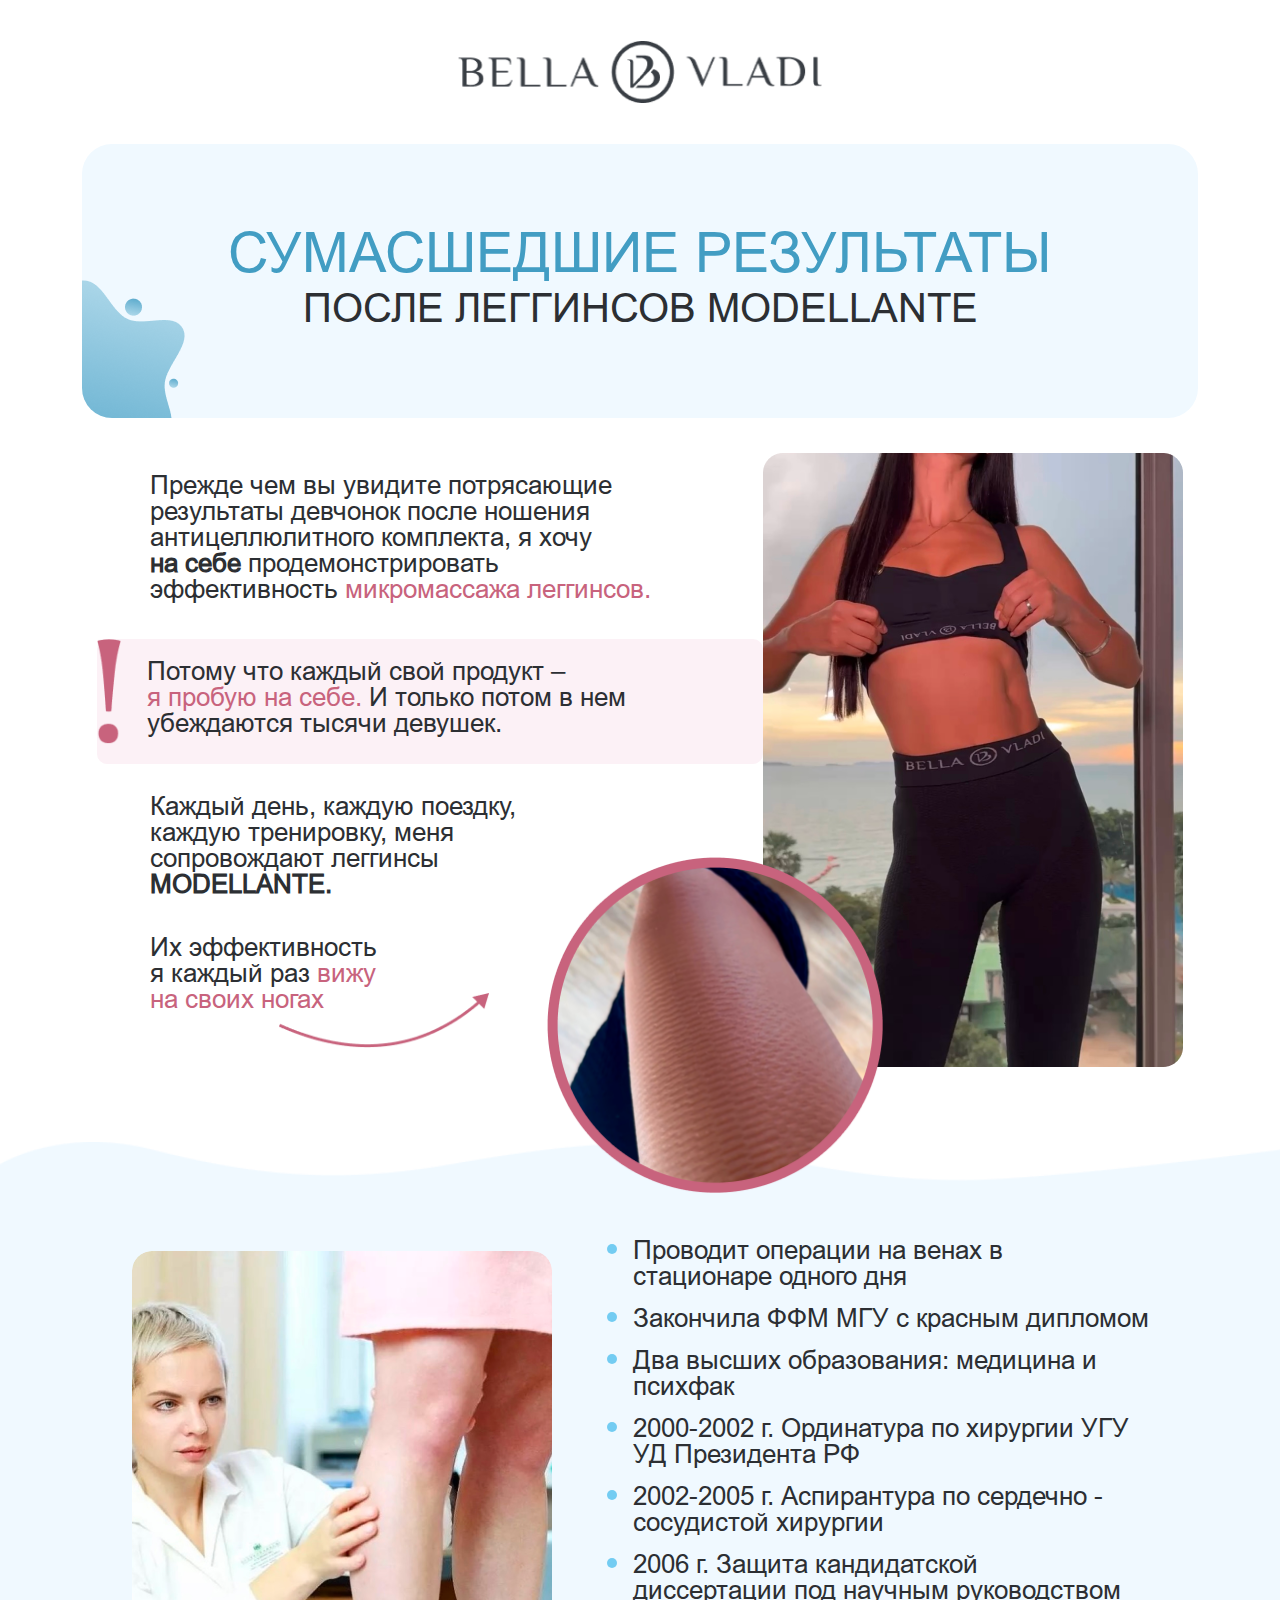
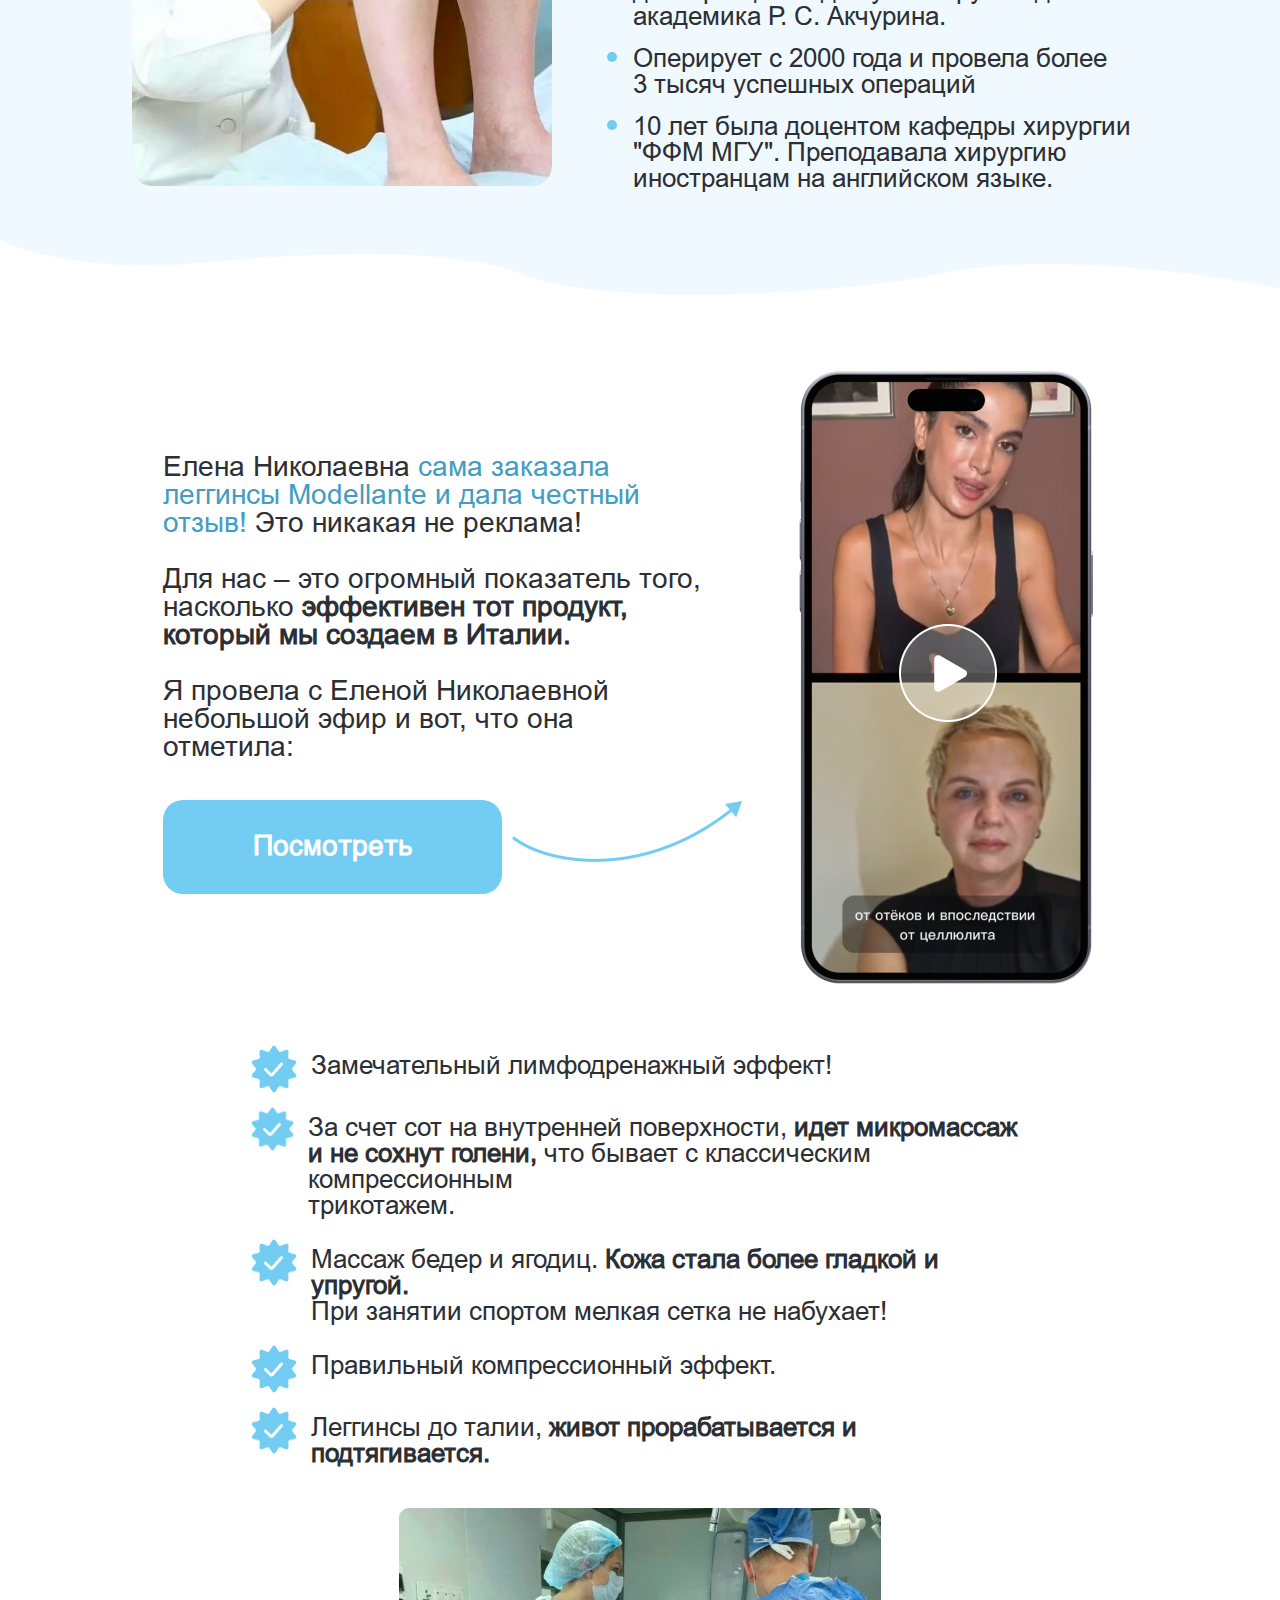
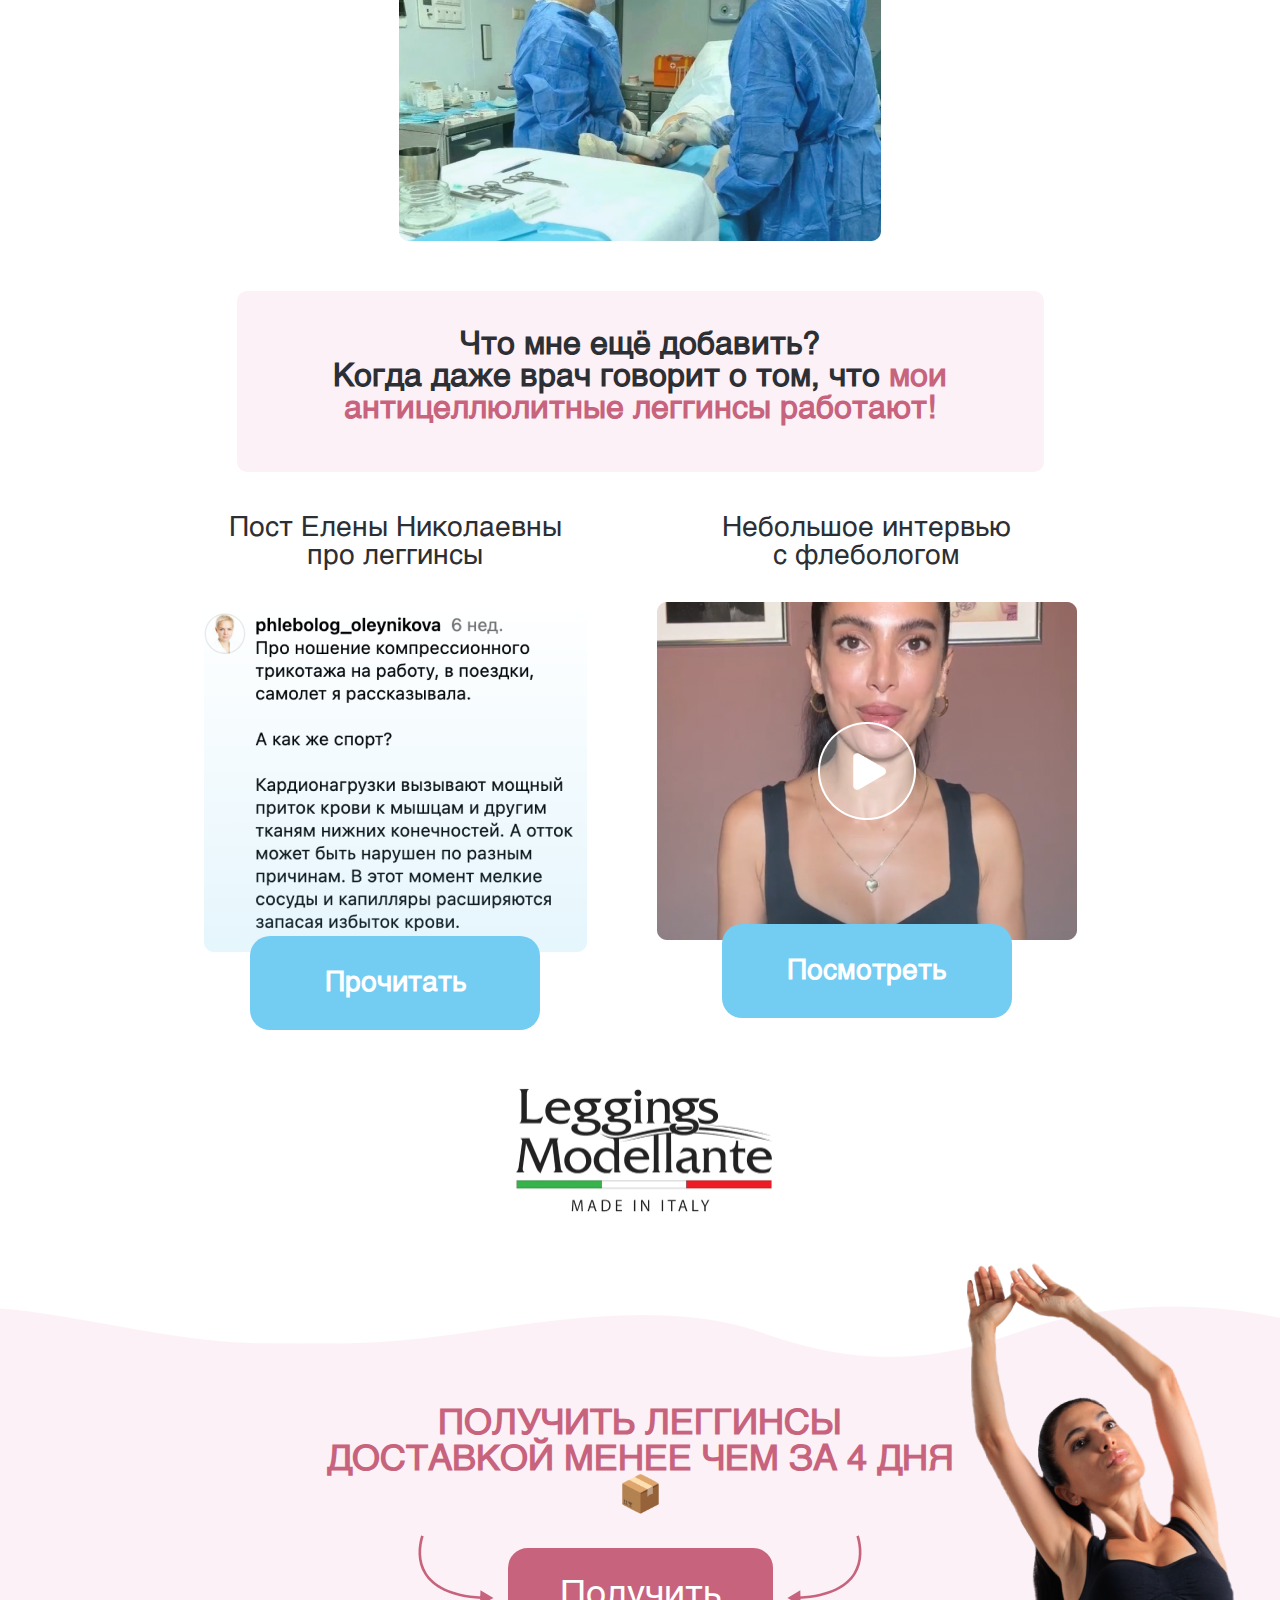
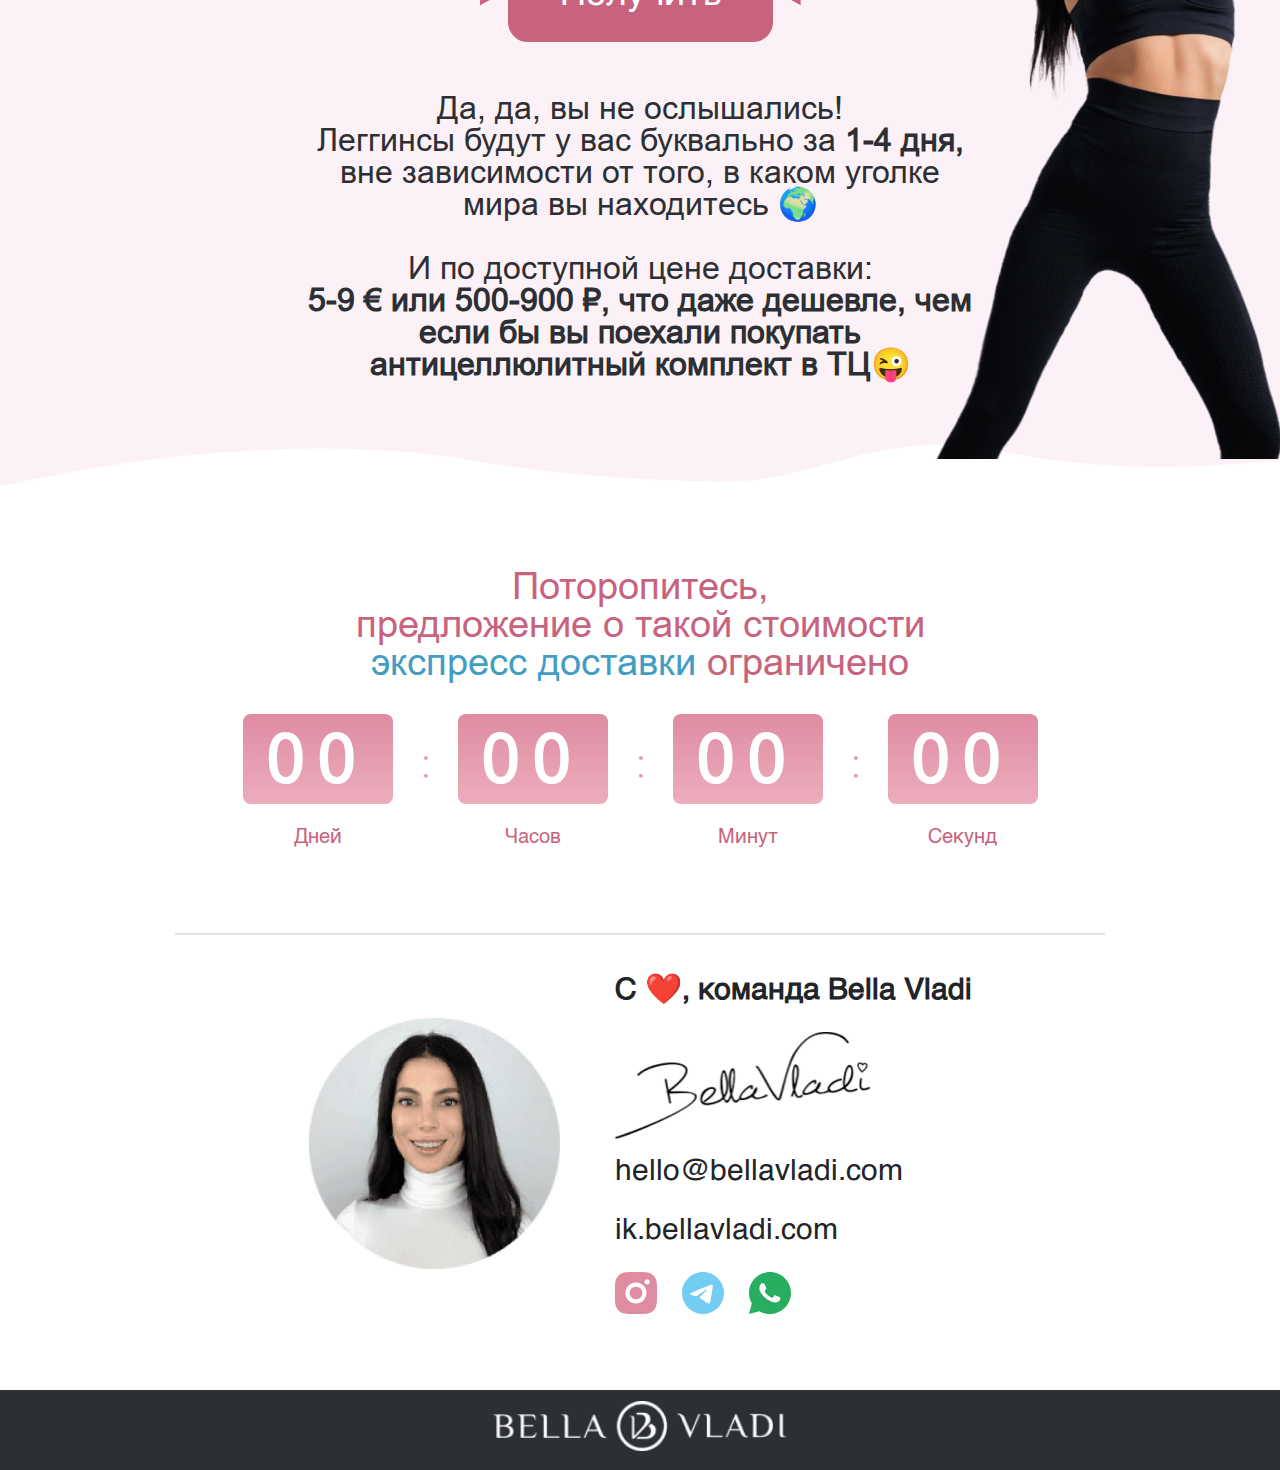
==== email-three.html @ 4ac474d7 "section-three" ====
<!DOCTYPE html>
<html lang="en">

<head>
  <meta charset="UTF-8" />
  <meta name="viewport" content="width=device-width, initial-scale=1.0" />
  <title>Bella Vladi</title>

  <!-- Bootstrap CDN -->
  <link href="https://cdn.jsdelivr.net/npm/bootstrap@5.3.0/dist/css/bootstrap.min.css" rel="stylesheet" />

  <!-- Custom Css -->
  <link rel="stylesheet" href="assets/css/style.css" />
  <link rel="stylesheet" href="assets/css/responsive.css" />
</head>

<body>
  <main>


    <!-- ---------------------Navbar Start -------------------- -->
    <header class="navbar">
      <img src="assets/images/email-one/Logo.png" />
    </header>
    <!-- ---------------------Navbar End-------------------- -->



    <!-- -------------------Home Section Start---------------------- -->
    <section class="home">
      <div class="container">
        <!-- Top -->
        <div class="hero-banner-three">
          <h1 class="h-top">
            Сумасшедшие результаты
          </h1>

          <h2 class="h-bottom"> после леггинсов ModeLlante </h2>

          <div class="left-star-down">
            <img src="assets/images/email-three/home-star.png" alt="" />
          </div>
        </div>


        <!-- Bottom -->


        <div class="home-three-content">
          <div class="left-content">
            <div class="part-one">
              <h5>
                Прежде чем вы увидите потрясающие <br> результаты девчонок после ношения <br> антицеллюлитного комплекта, я хочу <br> <b>на себе</b> продемонстрировать <br> эффективность <span class="text-pink">микромассажа леггинсов.</span>
              </h5>
            </div>
  
            <div class="part-two">
              <img src="assets/images/email-three/exc.png" alt="">
  
              <h5>
                Потому что каждый свой продукт – <br> <span class="text-pink">я пробую на себе.</span> ️И только потом в нем убеждаются тысячи девушек.
              </h5>
            </div>
  
            <div class="part-three">
              <h5>
                Каждый день, каждую поездку, <br> каждую тренировку, меня <br> сопровождают леггинсы <br> <b>MODELLANTE.</b>
              </h5>
            </div>
  
            <div class="part-four">
              <h5>Их эффективность <br> я каждый раз <span class="text-pink">вижу <br> на своих ногах</span></h5>
            </div>
  
            <div class="part-five">
              <div class="left-to-right">
                <img src="assets/images/email-three/left-to-right.png" alt="">
              </div>
  
              <div class="middle-img">
                <img src="assets/images/email-three/home-center-img.png" alt="">
              </div>
            </div>
          </div>

          <div class="right-content">
            <img src="assets/images/email-three/home-right-img.png" alt="">
          </div>
        </div>

       
      </div>
    </section>
    <!-- -------------------Home Section End---------------------- -->

    <br /><br />


    <!-- --------------------Section Two Start--------------------- -->
    <section class="section-two">
      <div class="container">
        <div class="tips">
          <div class="tips-left">
            <img src="assets/images/email-two/email-two-2nd.png" alt="">
          </div>

          <div class="tips-right">
            <div class="tips-item">
              <div class="round"></div>
              <h5>Проводит операции на венах в <br> стационаре одного дня</h5>
            </div>

            <div class="tips-item">
              <div class="round"></div>
              <h5>Закончила ФФМ МГУ с красным дипломом</h5>
            </div>

            <div class="tips-item">
              <div class="round"></div>
              <h5>Два высших образования: медицина и <br> психфак</h5>
            </div>

            <div class="tips-item">
              <div class="round"></div>
              <h5>2000-2002 г. Ординатура по хирургии УГУ <br> УД Президента РФ</h5>
            </div>

            <div class="tips-item">
              <div class="round"></div>
              <h5>2002-2005 г. Аспирантура по сердечно - <br> сосудистой хирургии</h5>
            </div>

            <div class="tips-item">
              <div class="round"></div>
              <h5>2006 г. Защита кандидатской <br> диссертации под научным руководством <br> академика Р. С. Акчурина.
              </h5>
            </div>

            <div class="tips-item">
              <div class="round"></div>
              <h5>Оперирует с 2000 года и провела более <br> 3 тысяч успешных операций</h5>
            </div>

            <div class="tips-item">
              <div class="round"></div>
              <h5>10 лет была доцентом кафедры хирургии <br> "ФФМ МГУ". Преподавала хирургию <br> иностранцам на
                английском языке.</h5>
            </div>
          </div>
        </div>
      </div>
    </section>
    <!-- -------------------- Section Two End --------------------- -->

    <br /><br />


    <!-- -------------------- Service Section Start --------------------- -->

    <section class="service-section">
      <div class="container">
        <div class="service-content">
          <div class="content-left">
            <h4>
              Елена Николаевна <span class="text-blue">сама заказала <br> леггинсы Modellante и дала честный <br>
                отзыв!</span> Это никакая не реклама! <br>
              <br>
              Для нас – это огромный показатель того, <br> насколько <b>эффективен тот продукт, <br> который мы создаем
                в Италии.</b> <br>
              <br>
              Я провела с Еленой Николаевной <br> небольшой эфир и вот, что она <br> отметила:
            </h4>

            <div class="button">
              <button class="service-btn"> Посмотреть </button>
              <div class="left-icon">
                <img src="assets/images/email-two/Button-left-icon.png" alt="">
              </div>
            </div>
          </div>

          <div class="content-right">
            <div class="video-link">
              <img src="assets/images/email-two/email-two-3rd.png" alt="">
            </div>

            <div class="video-icon">
              <img src="assets/images/email-two/video.png" alt="">
            </div>
          </div>
        </div>
      </div>
    </section>
    <!-- -------------------- Service Section End --------------------- -->


    <br> <br>

    <!-- -------------------- Service Items Start --------------------- -->

    <section class="service-items">
      <div class="container">
        <div class="service-item-list">
          <div class="service-list">
            <div class="blue-icon">
              <img src="assets/images/email-two/blue-icon.png" alt="">
            </div>
            <div>
              <h5>Замечательный лимфодренажный эффект!</h5>
            </div>
          </div>

          <div class="service-list">
            <div class="blue-icon">
              <img src="assets/images/email-two/blue-icon.png" alt="">
            </div>
            <div>
              <h5>За счет сот на внутренней поверхности,<b> идет микромассаж <br> и не сохнут голени,</b> что бывает с
                классическим компрессионным <br> трикотажем.</h5>
            </div>
          </div>

          <div class="service-list">
            <div class="blue-icon">
              <img src="assets/images/email-two/blue-icon.png" alt="">
            </div>
            <div>
              <h5>Массаж бедер и ягодиц. <b>Кожа стала более гладкой и упругой.</b> <br> При занятии спортом мелкая
                сетка не набухает!</h5>
            </div>
          </div>

          <div class="service-list">
            <div class="blue-icon">
              <img src="assets/images/email-two/blue-icon.png" alt="">
            </div>
            <div>
              <h5>Правильный компрессионный эффект.</h5>
            </div>
          </div>

          <div class="service-list">
            <div class="blue-icon">
              <img src="assets/images/email-two/blue-icon.png" alt="">
            </div>
            <div>
              <h5>Леггинсы до талии, <b>живот прорабатывается и подтягивается.</b></h5>
            </div>
          </div>
        </div>

        <div class="service-img">
          <img src="assets/images/email-two/email-two-4th.png" alt="">
        </div>
      </div>
    </section>
    <!-- -------------------- Service Items End --------------------- -->



    <!-- ------------------- Pink Box Start ---------------------- -->
    <section class="section-pink-box">
      <div class="container">
        <div class="pink-box">
          <h3> <b>
              Что мне ещё добавить? <br> Когда даже врач говорит о том, что <span class="text-pink">мои <br>
                антицеллюлитные леггинсы работают!</span> </b>
          </h3>
        </div>
      </div>
    </section>
    <!-- ----------------------Pink BOx End------------------- -->


    <!-- ----------------------Pink BOx End------------------- -->

    <section class="review-section">
      <div class="container">
        <div class="review-content">
          <div class="review-left-side">
            <h4>Пост Елены Николаевны <br> про леггинсы</h4>

            <img src="assets/images/email-two/review-1.png" alt="">

            <div class="blue-btn">
              <button>Прочитать</button>
            </div>
          </div>

          <div class="review-right-side">
            <h4>Небольшое интервью <br> с флебологом</h4>

            <img src="assets/images/email-two/review-2.png" alt="">

            <div class="blue-btn">
              <button>Посмотреть</button>
            </div>
          </div>
        </div>



        <div class="brand-logo-two">
          <img src="assets/images/email-two/Logo.png" alt="">
        </div>
      </div>
    </section>
    <!-- ----------------------Pink BOx End------------------- -->


    <!-- ------------------- Section Eight Start ---------------------- -->
    <section class="section-eight">

      <div class="right-img"></div>

      <div class="container">
        <div class="section-eight-content">
          <div class="left-content">
            <div class="content-title">
              <h1 class="title">
                ПОЛУЧИТЬ ЛЕГГИНСЫ <br>
                ДОСТАВКОЙ МЕНЕЕ ЧЕМ ЗА 4 ДНЯ 📦
              </h1>
            </div>
            <div class="button">
              <img src="assets/images/email-one/Left arrow.svg" alt="">

              <button>Получить</button>

              <img src="assets/images/email-one/Right arrow.svg" alt="">
            </div>

            <br>

            <h3 class="title">
              Да, да, вы не ослышались! <br> Леггинсы будут у вас буквально за <b>1-4 дня,</b> <br> вне зависимости от
              того, в каком уголке <br> мира вы находитесь 🌍
            </h3>

            <br>

            <h3 class="title">
              И по доступной цене доставки: <br> <b>5-9 € или 500-900 ₽, что даже дешевле, чем если бы вы поехали
                покупать антицеллюлитный комплект в ТЦ😜</b>
            </h3>

          </div>
        </div>
      </div>
    </section>
    <!-- ------------------- Section Eight End ---------------------- -->




    <!-- ------------------- Section Nine Start ---------------------- -->

    <section class="section-nine">
      <div class="container">
        <div class="section-nine-content">
          <div class="title">
            <h2><span class="text-pink">Поторопитесь, <br> предложение о такой стоимости<br> <span
                  class="text-blue">экспресс доставки</span> ограничено </span> </h2>
          </div>

          <br>

          <div class="time-content">
            <div style="display: none;" id="end-date"></div>

            <div class="time">
              <input type="text" readonly value="00">
              <br />
              <label for="">Дней</label>
            </div>

            <div class="colon">
              <img src="assets/images/email-one/colon.png" alt="">
            </div>

            <div class="time">
              <input type="text" readonly value="00">
              <br />
              <label for="">Часов</label>
            </div>

            <div class="colon">
              <img src="assets/images/email-one/colon.png" alt="">
            </div>

            <div class="time">
              <input type="text" readonly value="00">
              <br />
              <label for="">Минут</label>
            </div>

            <div class="colon">
              <img src="assets/images/email-one/colon.png" alt="">
            </div>

            <div class="time">
              <input type="text" readonly value="00">
              <br />
              <label for="">Секунд</label>
            </div>

          </div>

        </div>
      </div>
    </section>

    <!-- ----------------------Section Nine End------------------- -->


    <br>

    <!-- ----------------------About Section Start------------------- -->

    <section class="about-me">
      <div class="container">
        <div class="border"></div>

        <div class="about-content">
          <div class="my-img">
            <img src="assets/images/email-one/image 3.png" alt="">
          </div>


          <div class="details">
            <h6 class="name"><b>С ❤️, команда Bella Vladi</b></h6>

            <img src="assets/images/email-one/signature.png" alt="">

            <h6 class="mail">hello@bellavladi.com</h6>
            <h6 class="mail">ik.bellavladi.com</h6>


            <div class="social-icon">
              <a href="">
                <svg xmlns="http://www.w3.org/2000/svg" width="42" height="42" viewBox="0 0 42 42" fill="none">
                  <path
                    d="M23.1592 0.00258374C24.6916 -0.00329652 26.224 0.0121046 27.756 0.0487823L28.1634 0.0634818C28.6337 0.0802812 29.0978 0.10128 29.6585 0.12648C31.8928 0.231476 33.4174 0.584264 34.755 1.10295C36.141 1.63633 37.3085 2.3587 38.4761 3.52626C39.5436 4.5754 40.3699 5.84447 40.8973 7.24524C41.416 8.58289 41.7688 10.1095 41.8738 12.3439C41.899 12.9024 41.92 13.3686 41.9368 13.839L41.9494 14.2464C41.9867 15.7777 42.0028 17.3093 41.9977 18.841L41.9998 20.4076V23.1585C42.005 24.6909 41.9889 26.2233 41.9515 27.7552L41.9389 28.1626C41.9221 28.633 41.9011 29.0971 41.8759 29.6578C41.7709 31.8921 41.4139 33.4166 40.8973 34.7543C40.3716 36.1566 39.5452 37.4267 38.4761 38.4754C37.4261 39.5428 36.1563 40.369 34.755 40.8966C33.4174 41.4153 31.8928 41.7681 29.6585 41.8731C29.0978 41.8983 28.6337 41.9193 28.1634 41.9361L27.756 41.9487C26.224 41.986 24.6916 42.0021 23.1592 41.997L21.5927 41.9991H18.8439C17.3115 42.0042 15.7791 41.9881 14.2471 41.9508L13.8397 41.9382C13.3412 41.9201 12.8428 41.8991 12.3446 41.8752C10.1103 41.7702 8.58572 41.4132 7.24596 40.8966C5.84465 40.3702 4.57535 39.5439 3.52699 38.4754C2.45822 37.426 1.63123 36.1561 1.10367 34.7543C0.584992 33.4166 0.232204 31.8921 0.127207 29.6578C0.10382 29.1595 0.0828207 28.6611 0.0642095 28.1626L0.0537101 27.7552C0.0149949 26.2233 -0.00250636 24.6909 0.00121166 23.1585V18.841C-0.00464917 17.3094 0.0107519 15.7777 0.0474102 14.2464L0.0621097 13.839C0.0789091 13.3686 0.0999083 12.9024 0.125107 12.3439C0.230104 10.1074 0.582892 8.58499 1.10157 7.24524C1.62944 5.84379 2.45805 4.57506 3.52909 3.52836C4.57673 2.45898 5.84523 1.63123 7.24596 1.10295C8.58572 0.584264 10.1082 0.231476 12.3446 0.12648L13.8397 0.0634818L14.2471 0.0529824C15.7784 0.0142866 17.3101 -0.00321468 18.8418 0.000483966L23.1592 0.00258374ZM21.0005 10.5022C19.6093 10.4826 18.2281 10.7396 16.9371 11.2583C15.6461 11.7771 14.4711 12.5473 13.4803 13.5241C12.4896 14.501 11.7029 15.665 11.1659 16.9485C10.6289 18.232 10.3524 19.6095 10.3524 21.0008C10.3524 22.3921 10.6289 23.7696 11.1659 25.0531C11.7029 26.3367 12.4896 27.5007 13.4803 28.4775C14.4711 29.4543 15.6461 30.2245 16.9371 30.7433C18.2281 31.2621 19.6093 31.5191 21.0005 31.4994C23.7852 31.4994 26.4558 30.3932 28.4249 28.4241C30.3939 26.4551 31.5001 23.7844 31.5001 20.9998C31.5001 18.2151 30.3939 15.5445 28.4249 13.5754C26.4558 11.6063 23.7852 10.5022 21.0005 10.5022ZM21.0005 14.7021C21.8373 14.6867 22.6689 14.8382 23.4465 15.1477C24.2241 15.4573 24.9323 15.9187 25.5296 16.505C26.1269 17.0913 26.6014 17.7907 26.9253 18.5625C27.2493 19.3342 27.4162 20.1628 27.4163 20.9998C27.4165 21.8367 27.2498 22.6653 26.9261 23.4372C26.6024 24.209 26.1282 24.9087 25.5311 25.4952C24.934 26.0817 24.226 26.5433 23.4484 26.8531C22.6709 27.1629 21.8394 27.3147 21.0026 27.2996C19.3318 27.2996 17.7294 26.6358 16.548 25.4544C15.3665 24.273 14.7028 22.6706 14.7028 20.9998C14.7028 19.329 15.3665 17.7266 16.548 16.5451C17.7294 15.3637 19.3318 14.7 21.0026 14.7L21.0005 14.7021ZM32.0251 7.35233C31.3477 7.37945 30.707 7.66764 30.2373 8.15655C29.7675 8.64545 29.5052 9.29715 29.5052 9.97514C29.5052 10.6531 29.7675 11.3048 30.2373 11.7937C30.707 12.2826 31.3477 12.5708 32.0251 12.598C32.7213 12.598 33.389 12.3214 33.8812 11.8291C34.3735 11.3369 34.65 10.6692 34.65 9.97304C34.65 9.27688 34.3735 8.60922 33.8812 8.11695C33.389 7.62469 32.7213 7.34813 32.0251 7.34813V7.35233Z"
                    fill="#DF8CA1" />
                </svg>
              </a>

              <a href="">
                <svg xmlns="http://www.w3.org/2000/svg" width="45" height="45" viewBox="0 0 45 45" fill="none">
                  <path
                    d="M22.5 0C10.08 0 0 10.08 0 22.5C0 34.92 10.08 45 22.5 45C34.92 45 45 34.92 45 22.5C45 10.08 34.92 0 22.5 0ZM32.94 15.3C32.6025 18.855 31.14 27.495 30.3975 31.4775C30.0825 33.165 29.4525 33.7275 28.8675 33.795C27.5625 33.9075 26.5725 32.94 25.3125 32.1075C23.3325 30.8025 22.2075 29.9925 20.295 28.7325C18.0675 27.27 19.5075 26.46 20.79 25.155C21.1275 24.8175 26.8875 19.575 27 19.1025C27.0156 19.0309 27.0135 18.9566 26.9939 18.8861C26.9743 18.8155 26.9378 18.7508 26.8875 18.6975C26.7525 18.585 26.5725 18.63 26.415 18.6525C26.2125 18.6975 23.0625 20.79 16.92 24.93C16.02 25.5375 15.21 25.8525 14.49 25.83C13.68 25.8075 12.15 25.38 11.0025 24.9975C9.585 24.5475 8.4825 24.3 8.5725 23.5125C8.6175 23.1075 9.18 22.7025 10.2375 22.275C16.8075 19.4175 21.1725 17.5275 23.355 16.6275C29.61 14.0175 30.8925 13.5675 31.7475 13.5675C31.9275 13.5675 32.355 13.6125 32.625 13.8375C32.85 14.0175 32.9175 14.265 32.94 14.445C32.9175 14.58 32.9625 14.985 32.94 15.3Z"
                    fill="#73CCF2" />
                </svg>
              </a>

              <a href="">
                <svg xmlns="http://www.w3.org/2000/svg" width="45" height="45" viewBox="0 0 45 45" fill="none">
                  <path
                    d="M22.5 0C34.9268 0 45 10.0732 45 22.5C45 34.9267 34.9268 45 22.5 45C18.5238 45.0064 14.6175 43.9541 11.1825 41.9512L0.00903165 45L3.05103 33.822C1.04649 30.3859 -0.00661134 26.478 3.12305e-05 22.5C3.12305e-05 10.0732 10.0733 0 22.5 0ZM14.832 11.925L14.382 11.943C14.0907 11.9607 13.806 12.0373 13.545 12.168C13.3009 12.3062 13.0781 12.479 12.8835 12.681C12.6135 12.9352 12.4605 13.1557 12.2963 13.3695C11.464 14.4515 11.016 15.7799 11.0228 17.145C11.0273 18.2475 11.3153 19.3207 11.7653 20.3242C12.6855 22.3537 14.1998 24.5025 16.1978 26.4937C16.6793 26.973 17.1518 27.4545 17.6603 27.9022C20.1429 30.088 23.1013 31.6643 26.3003 32.5057L27.5783 32.7015C27.9945 32.724 28.4108 32.6925 28.8293 32.6722C29.4845 32.6384 30.1244 32.461 30.7035 32.1525C30.9982 32.0007 31.2857 31.8355 31.5653 31.6575C31.5653 31.6575 31.662 31.5945 31.8465 31.455C32.1503 31.23 32.337 31.0702 32.589 30.807C32.7758 30.6135 32.9378 30.3862 33.0615 30.1275C33.237 29.7607 33.4125 29.061 33.4845 28.4782C33.5385 28.0327 33.5228 27.7897 33.516 27.639C33.507 27.3982 33.3068 27.1485 33.0885 27.0427L31.779 26.4555C31.779 26.4555 29.8215 25.6027 28.6245 25.0582C28.4993 25.0035 28.365 24.9723 28.2285 24.966C28.0746 24.9502 27.919 24.9675 27.7723 25.0168C27.6256 25.0661 27.4912 25.1462 27.378 25.2517C27.3668 25.2472 27.216 25.3755 25.5893 27.3465C25.4959 27.4719 25.3673 27.5668 25.2198 27.6189C25.0724 27.6709 24.9127 27.678 24.7613 27.639C24.6147 27.5997 24.4711 27.5501 24.3315 27.4905C24.0525 27.3735 23.9558 27.3285 23.7645 27.2475C22.4732 26.684 21.2776 25.9226 20.2208 24.9907C19.9373 24.7432 19.674 24.4732 19.404 24.2122C18.5188 23.3645 17.7474 22.4055 17.109 21.3592L16.9763 21.1455C16.8809 21.0019 16.8038 20.8469 16.7468 20.6842C16.6613 20.3535 16.884 20.088 16.884 20.088C16.884 20.088 17.4308 19.4895 17.685 19.1655C17.9325 18.8505 18.1418 18.5445 18.2768 18.3262C18.5423 17.8987 18.6255 17.46 18.486 17.1202C17.856 15.5812 17.2035 14.049 16.533 12.528C16.4003 12.2265 16.0065 12.0105 15.6488 11.9677C15.5273 11.9542 15.4058 11.9407 15.2843 11.9317C14.9821 11.9167 14.6793 11.9197 14.3775 11.9407L14.8298 11.9227L14.832 11.925Z"
                    fill="#27AE60" />
                </svg>
              </a>
            </div>
          </div>
        </div>
      </div>
    </section>

    <!-- ----------------------About Section End------------------- -->

    <!-- ----------------------Footer Start------------------- -->

    <footer class="footer">
      <div class="container">
        <div class="footer-logo">
          <img src="assets/images/email-one/footer-img.png" alt="">
        </div>
      </div>
    </footer>

    <!-- ----------------------Footer End------------------- -->



  </main>

  <!-- JS File -->
  <script src="assets/js/main.js"></script>
</body>

</html>
---- assets/css/style.css ----
/* Font Family */
@font-face {
  font-family: FuturaFuturisC;
  src: url(/assets/fonts/FuturaFuturisC.otf);
}

@font-face {
  font-family: Arial;
  src: url(/assets/fonts/arial.ttf);
}

@font-face {
  font-family: Helvetica;
  src: url(/assets/fonts/Helvetica.ttf);
}


:root {
  /* Colors */
  --text-pink: #C8637D;
  --text-black: #393E44;
  --text-dark: #2C2F33;
  --text-blue: #429DC3;
  --blue-90: #ACD6F4;

  /* Bg Colors */
  --blue-50: #F0F9FF;
  --pink-50: #FCF1F6;

  /* Font Family */
  --font-futura: FuturaFuturisC;
  --font-arial: Arial;
  --font-helvetica: Helvetica;

  /* Font Size */
  --heading-1: 50px;
  --heading-2: 38px;
  --heading-3: 32px;
  --heading-4: 28px;
  --heading-5: 26px;
}

* {
  padding: 0;
  margin: 0;
}

body {
  font-family: var(--font-arial);
  box-sizing: border-box;
  overflow-x: hidden !important;
  width: 100%;
}

a {
  text-decoration: none;
}

h1,
h2,
h3,
h4,
h5 {
  font-style: normal;
  font-weight: 400;
  line-height: 100%;
  color: var(--text-dark);
}

h1 {
  font-size: var(--heading-1);
}

h2 {
  font-size: var(--heading-2);
}

h3 {
  font-size: var(--heading-3);
}

h4 {
  font-size: var(--heading-4);
}

h5 {
  font-size: var(--heading-5);
}

img {
  display: block;
  width: 100%;
}

.text {
  color: var(--text-black);
  text-align: center;
}

.text-blue {
  color: var(--text-blue);
}

.text-pink {
  color: var(--text-pink);
}

.title {
  text-align: center;
}

.uppercase {
  text-transform: uppercase;
}

/* -----------------Navbar Start----------------- */

.navbar {
  padding: 41px 80px;
  display: flex;
  align-items: center;
  justify-content: center;
}

.navbar img {
  width: 364.706px;
  height: 62px;
}

/* -----------------Navbar End----------------- */



/* -----------------Home Section Start----------------- */

.home {
  margin: 0 auto;

}

.home .hero-banner {
  width: 100%;
  height: 286px;
  border-radius: 30px;
  background: var(--pink-50);
  position: relative;
  overflow: hidden;
  display: flex;
  align-items: center;
  justify-content: center;
}

.hero-banner .left-icon {
  position: absolute;
  left: 0;
  top: 0;
  width: 196.77px;
  height: 197.809px;
}

.hero-banner .right-icon {
  position: absolute;
  right: 0;
  bottom: 0;
}

.hero-banner .hero-heading {
  text-align: center;
  padding: 64px 54px;
  color: var(--text-pink);
  text-transform: uppercase;
}

.hero-bottom {
  display: flex;
  align-items: center;
  justify-content: flex-end;
  gap: 35px;
  width: 100%;
  padding: 35px 0;
  position: relative;
}

.hero-bottom .hero-left {
  width: 40%;
  padding-left: 89px;
}

.hero-bottom .hero-left .arrow {
  position: absolute;
  left: 20%;
  top: 36%;
  width: 256.106px;
}

.hero-bottom .hero-left .hero-content {
  font-size: var(--heading-5);
}


.hero-bottom .hero-right {
  width: 60%;
  display: flex;
  justify-content: end;
}

.hero-bottom .hero-right .hero-left-img img {

  height: 388px;
}

/* -----------------Home Section End----------------- */



/* -----------------Section Two Start----------------- */
.section-two {
  width: 100%;
  background: url(/assets/images/email-one/blue0bg.png);
  background-repeat: no-repeat;
  background-size: 100% 100%;
  background-position: center;
  margin-top: 27px;
}

/* Top Part */

.top-part {
  padding-top: 36px;
}

.top-part .shadow-text {
  font-size: 79.625px;
  font-weight: 700;
  color: var(--blue-90);
  opacity: 0.3;
}

.top-part .top-progress {
  display: flex;
  justify-content: center;
  align-items: center;
  text-align: center;
  padding-top: 26px;
}

.top-part .top-progress .blue-box {
  padding: 29px 30px 29px 30px;
  border-radius: 10px;
  border: 2px solid var(--text-blue);
}

.top-part .top-progress .pink-boxx {
  padding: 29px 34px;
  border-radius: 10px;
  border: 2px solid var(--text-pink);
}

.top-part .top-progress img {
  width: 67px;
  height: 94px;
}

/* Bottom Part */
.bottom-part {
  padding-top: 36px;
}

.bottom-part .bottom-content {
  padding-top: 25px;
  padding-bottom: 76px;
}

.bottom-part .shadow-text {
  font-size: 79.625px;
  font-weight: 700;
  color: var(--blue-90);
  opacity: 0.3;
}

/* -----------------Section Two End----------------- */

/* -----------------List Start----------------- */

.round {
  width: 10px;
  height: 10px;
  background-color: #73CCF2;
  border-radius: 50%;
  margin-top: 7px;
}

.note {
  color: #7A7D81;
  font-size: 20px;
  font-weight: 400;
}

.items {
  display: flex;
  align-items: self-start;
  justify-content: center;
  gap: 50px;
  padding-top: 35px;
  padding-bottom: 26px;
}

.left-item .item,
.right-item .item {
  display: flex;
  gap: 10px;
}

.item {
  padding-bottom: 8px;
}

/* -----------------List End----------------- */


/* -----------------Section Four Start----------------- */
.section-four {
  background: url(/assets/images/email-one/pink-bg.png);
  background-repeat: no-repeat;
  background-size: 100% 100%;
  background-position: center;
  padding-bottom: 276px;
  position: relative;
  z-index: 3;
}

.title-four {
  padding-top: 80px;
}

.star-one {
  width: 196.77px;
  height: 197.809px;
  position: absolute;
  left: 0;
  top: 2rem;
}

.star-two {
  width: 68.255px;
  height: 68.255px;
  position: absolute;
  right: 5rem;
  top: 5rem;
}

.star-three {
  width: 68.255px;
  height: 68.255px;
  position: absolute;
  left: 5rem;
}

.star-four {
  width: 196.77px;
  height: 197.809px;
  position: absolute;
  right: 0;
}

.star-five {
  width: 45.287px;
  height: 45.287px;
  position: absolute;
  left: 5rem;
}




.boxes {
  padding-top: 12px;
  padding-bottom: 26px;
}

.boxes .number-plate {
  display: flex;
  align-items: center;
  justify-content: center;
}

.boxes .number-plate .num {
  font-size: 34px;
  font-weight: 700;
  color: #fff;
  background: url(/assets/images/email-one/Ellipse\ 7.svg);
  background-repeat: no-repeat;
  height: 77px;
  width: 77px;
  text-align: center;
  padding-top: 13px;
  z-index: 4;
}

.box-items {
  position: relative;
  background-color: #fff;
  border-radius: 10px;
  margin: 0 auto;
  margin-top: -20px;
  padding: 40px;
  width: 690px;
  display: flex;
  align-items: start;
  justify-content: space-between;
  z-index: 3;
}

.box-details {
  padding-top: 20px;
}

.box-right {
  width: 178px;
  position: absolute;
  bottom: 0;
  right: -42px;
}

.box-two img {
  width: 141px;
}

.box-three img {
  width: 242.99px;
  margin-left: -3rem;
}

/* -----------------Section Four End----------------- */




/* -----------------Color Plate Start----------------- */

.color-plate {
  width: 100%;
  margin-bottom: 10rem;
  position: relative;
  z-index: 30;
}

.color-plate .color-box {
  height: 381px;
  width: 690px;
  background-color: #DF8CA1;
  margin: 0 auto;
  display: flex;
  align-items: center;
  justify-content: space-between;
  overflow: hidden;
  border-radius: 10px;
  position: absolute;
  top: -2.5rem;
  left: 50%;
  transform: translate(-50%, -50%);
}

.left-plate {
  padding: 5px 5px 15px 53px;
}

.color-box .left-plate .plate-content {
  color: white;
  line-height: 1.1;
}

.color-box .left-plate .brand-logo {
  background-color: #fff;
  width: 254px;
  height: 127px;
  display: flex;
  flex-direction: column;
  align-items: center;
  justify-content: center;
  border-radius: 11.981px;
  padding: 8px 20px;
  margin-top: 11px;
}

.color-box .left-plate .brand-logo .logo-two {
  margin-left: -0.4rem;
}




.brand-logo .logo-one {
  width: 215px;
  height: 76px;
}

.brand-logo .logo-two {
  width: 235.67px;
  height: 36.216px;
}

.right-plate img {
  width: 258px;
  height: 382px;
}

/* -----------------Color Plate End----------------- */




/* -----------------Sectioon Five Start----------------- */
.section-five-box {
  width: 807px;
  height: 402px;
  background-color: var(--pink-50);
  position: relative;
  margin: 0 auto;
  border-radius: 10px;
  margin-bottom: 70px;
}

.top-content {
  display: flex;
  flex-direction: column;
  align-items: center;
  justify-content: space-around;
  padding: 26px 0;
}

.exc-mark {
  position: absolute;
}

.exc-mark img {
  width: 25px;
}

.top-content img {
  padding-top: 35px;
  width: 666.509px;
  height: 293px;
  position: absolute;
  bottom: 0;
}

/* -----------------Section Five End----------------- */


/* -----------------Section Six Start----------------- */
.section-six {
  width: 100%;
  margin-bottom: 76px;
}

.section-six-content {
  display: flex;
  align-items: center;
  justify-content: center;
  position: relative;
}

.section-six-content .left-content img {
  width: 379.912px;
  height: 503px;
  margin-left: 10rem;
}

.section-six-content .right-content {
  margin-left: -4.2rem;

}

.section-six-content .right-content .highlight {
  display: flex;
  align-items: center;
  justify-content: center;
  gap: 35px;
}

.section-six-content .right-content .h-one img,
.section-six-content .right-content .h-two img {
  width: 120px;
  height: 120px;
  border-radius: 50%;
  border: 2px solid var(--text-blue);
}

/* -----------------Section Six End----------------- */


/* -----------------Section Seven Start----------------- */
.section-seven {
  width: 100%;
  background: url(/assets/images/email-one/blue0bg.png);
  background-repeat: no-repeat;
  background-size: 100% 100%;
  background-position: center;
  margin-top: 27px;
}

.section-seven-content {
  display: flex;
  flex-direction: column;
  align-items: center;
  justify-content: space-between;
  gap: 35px;
  padding-top: 128px;
  padding-bottom: 86px;
}

.section-seven-content .content-top {
  display: flex;
  align-items: center;
  justify-content: space-between;
  width: 80%;
  margin: 0 auto;
}

.section-seven-content .content-top .content-left .blue-icon .white-box {
  width: 515px;
  height: 188px;
  background-color: #fff;
  border: 2px solid var(--text-blue);
  border-radius: 10px;
  padding: 30px 20px;
  text-align: center;
  line-height: 1.1;
}

.section-seven-content .content-top .content-left .blue-icon {
  position: relative;
}

.section-seven-content .content-top .content-left .blue-icon img {
  width: 50px;
  height: 50px;
  position: absolute;
  top: 0;
  left: 50%;
  transform: translate(-50%, -50%);
}

.section-seven-content .content-top .content-right img {
  width: 401.571px;
}

/* -----------------Section Seven End----------------- */


/* -----------------Section Eight Start----------------- */
.section-eight {
  width: 100%;
  background: url(/assets/images/email-one/section-eight-bg.png);
  background-repeat: no-repeat;
  background-size: 100% 100%;
  background-position: center;
  position: relative;

}

.section-eight .right-img {
  background: url(/assets/images/email-one/Section-eight-img.png);
  background-repeat: no-repeat;
  width: 498.02px;
  height: 833px;
  position: absolute;
  right: 0;
  bottom: 0;
}


.section-eight-content {
  display: flex;
  align-items: center;
  justify-content: center;
  height: 782px;
  width: 100%;

}

.section-eight-content .left-content {
  width: 60%;
}

.section-eight-content .content-title h1 {
  font-family: Helvetica;
  font-size: 36px;
  font-weight: 700;
  color: var(--text-pink);
}

.section-eight-content .left-content .button {
  display: flex;
  padding: 26px 50px;
  justify-content: center;
  align-items: center;
  gap: 10px;
  margin-top: -3rem;
}


.section-eight-content .left-content .button img {
  width: 83.424px;
  height: 71px;
}

.section-eight-content .left-content .button button {
  padding: 18px 50px;
  border-radius: 20px;
  border: 2px solid #C8637D;
  background: #C8637D;
  color: #FFF;
  text-align: center;
  font-family: Helvetica;
  font-size: 36px;
  margin-top: 3rem;
}

/* ----------------- Section Eight End ----------------- */




/* -----------------Section Nine Start----------------- */
.section-nine {
  width: 100%;
  margin-top: 5rem;
}

.time-content {
  display: flex;
  align-items: center;
  justify-content: center;
  column-gap: 30px;
  margin-bottom: 56px;
}

.time-content .colon {
  margin-top: -2rem;
}

.time-content .time {
  display: flex;
  flex-direction: column;
  align-items: center;
  justify-content: center;
}

.time-content input {
  border: none;
  color: #fff;
  font-size: 68px;
  font-weight: 700;
  letter-spacing: 13px;
  border-radius: 7.74px;
  background: linear-gradient(180deg, #DF8CA1 0%, #ECADBD 100%), linear-gradient(195deg, #429DC3 -19.23%, #ACD6E9 108.23%);
  text-align: center;
  width: 150px;
  height: 90px;
}

.time-content label {
  font-family: Helvetica;
  font-size: 20px;
  color: var(--text-pink);
  font-weight: 400;
  margin-top: -0.3rem;
}

/* -----------------Section Nine End----------------- */


/* -----------------About Section Start----------------- */

.about-me {
  width: 100%;
  margin-bottom: 76px;
}

.border {
  width: 930px;
  margin: 0 auto;
  height: 1px;
  background: #E0E0E0;
}

.about-content {
  display: flex;
  align-items: center;
  justify-content: center;
  gap: 55px;
  padding-top: 38px;
}

.about-content .my-img {
  width: 251px;
  height: 251px;
}

.about-content .details {
  display: flex;
  flex-direction: column;
  gap: 15px;
}

.about-content .details .name {
  font-family: Helvetica;
  font-size: 30px;
  font-style: normal;
  font-weight: 700;
}

.about-content .details img {
  width: 255.87px;
  height: 107px;
}


.about-content .details .mail {
  font-family: Helvetica;
  font-size: 30px;
  font-weight: 400;
}

.about-content .details .social-icon {
  display: flex;
  gap: 25px;
}

.about-content .details .social-icon svg {
  height: 42px;
  width: 42px;
}

/* -----------------About Section End----------------- */



/* -----------------Footer Start----------------- */
.footer {
  width: 100%;
  background-color: var(--text-dark);
  padding: 11px 0;
}

.footer .footer-logo {
  width: 294.254px;
  height: 58.413px;
  margin: 0 auto;
}

/* -----------------Footer End----------------- */








/* --------------------------------------------------- Email-2 Page Start ------------------------------------------- */


/* ----------------- Email-2 Home Start----------------- */
.hero-banner .left-star {
  position: absolute;
  top: 2rem;
  left: 2rem;
  width: 68px;
  height: 68px;
}

.hero-banner .right-star {
  position: absolute;
  top: 0;
  right: 0;
  width: 196.77px;
  height: 197.809px;
}

.hero-banner .left-star-down {
  position: absolute;
  left: 0;
  width: 46px;
  height: 46px;
}

.hero-banner .hero-heading h2 {
  text-align: center;
  font-family: var(--font-futura);
  font-size: 40px;
  font-weight: 400;
  text-transform: uppercase;
}

.hero-banner .hero-heading h1 {
  padding-top: 20px;
  text-align: center;
  font-size: 56px;
  font-weight: 400;
  text-transform: uppercase;
}

.hero-two-bottom {
  display: flex;
  align-items: center;
  justify-content: center;
  width: 100%;
}

.hero-two-bottom .hero-two-left {
  display: flex;
  flex-direction: column;
  gap: 10px;
}

.hero-two-bottom .hero-two-left h5 {
  padding-bottom: 6px;
}

.hero-two-bottom .hero-two-right {
  margin-top: -3.5rem;
  z-index: 2;
}

.hero-two-bottom .hero-two-right img {
  width: 481.726px;
  height: 565.262px;
}

/* ----------------- Email-2 Home End----------------- */

/* ----------------- Email-2 Tips Section Start----------------- */
.tips {
  display: flex;
  align-items: center;
  justify-content: center;
  gap: 55px;
  height: 752.595px;
}

.tips .tips-left img {
  width: 420px;
  height: 535px;
  border-radius: 20px;
}

.tips .tips-right {
  display: flex;
  flex-direction: column;
  align-items: self-start;
  justify-content: center;
  gap: 8px;
}

.tips .tips-right .tips-item {
  display: flex;
  align-items: start;
  justify-content: center;
  gap: 16px;
}

/* ----------------- Email-2 Tips Section End----------------- */




/* ----------------- Email-2 Service Section Start----------------- */
.service-content {
  display: flex;
  align-items: center;
  justify-content: center;
  gap: 35px;
}

.service-content .button {
  display: flex;
  align-items: center;
  justify-content: center;
  gap: 10px;
}

.service-content .button .service-btn {
  padding: 26px 90px;
  border-radius: 20px;
  background: #73CCF2;
  border: none;
  margin-top: 32px;
  font-family: Helvetica;
  font-size: 28px;
  font-weight: 700;
  color: #fff;
}


.service-content .content-right {
  display: flex;
  align-items: center;
  justify-content: center;
  position: relative;
}

.service-content .content-right .video-link img {
  width: 338.731px;
  height: 661px;
}

.service-content .content-right .video-icon {
  position: absolute;
}

.service-content .content-right .video-icon img {
  width: 98px;
  height: 98px;
}

/* ----------------- Email-2 Service Section End----------------- */


/* ----------------- Email-2 Service Items Start----------------- */
.service-items {
  margin-bottom: 50px;
}

.service-items .service-item-list {
  display: flex;
  flex-direction: column;
  align-items: start;
  justify-content: center;
  gap: 20px;
  width: 70%;
  margin: 0 auto;
}

.service-items .service-item-list .service-list {
  display: flex;
  align-items: self-start;
  gap: 12px;
}

.service-items .service-item-list .service-list .blue-icon {
  width: 50px;
  height: 50px;
  margin-top: -8px;
}

.service-items .service-img {
  margin-top: 34px;
  display: flex;
  align-items: center;
  justify-content: center;
}

.service-items .service-img img {
  width: 482px;
  height: 333px;
}

/* ----------------- Email-2 Service Items End----------------- */



/* ----------------- Email-2 Pink BOx Start----------------- */
.section-pink-box .container {
  margin-bottom: 42px;
  width: 100%;
  display: flex;
  align-items: center;
  justify-content: center;
}

.pink-box {
  background: #FCF1F6;
  border-radius: 10px;
  width: 807px;
  height: 181px;
  text-align: center;
  display: flex;
  align-items: center;
  justify-content: center;
  line-height: 2px;
}

.pink-box h3 {

  line-height: normal;
  font-family: Helvetica;
}

/* ----------------- Email-2 Pink BOx End----------------- */



/* ----------------- Email-2 Review Section Start----------------- */
.review-section {
  margin-bottom: 76px;
  width: 100%;
}

.review-section .review-content {
  display: flex;
  align-items: start;
  justify-content: center;
  gap: 70px;
}

.review-section .review-content .review-left-side h4 {
  text-align: center;
  font-family: Helvetica;
  font-size: 28px;
  font-weight: 400;
  line-height: normal;
  padding-bottom: 24px;
}

.review-section .review-content .review-left-side img {
  width: 383px;
  height: 350px;
}

.review-section .review-content .review-left-side .blue-btn {
  display: flex;
  align-items: center;
  justify-content: center;
  margin-top: -1rem;
}

.review-section .review-content .review-left-side .blue-btn button {
  width: 290px;
  padding: 26px 40px;
  padding: 26px 40px;
  border-radius: 20px;
  background: #73CCF2;
  color: white;
  font-family: Helvetica;
  font-size: 28px;
  font-style: normal;
  font-weight: 700;
  border: none;
}

.review-section .review-content .review-right-side h4 {
  text-align: center;
  font-family: Helvetica;
  font-size: 28px;
  font-weight: 400;
  line-height: normal;
  padding-bottom: 24px;
}

.review-section .review-content .review-right-side img {
  width: 420px;
  height: 338px;
}

.review-section .review-content .review-right-side .blue-btn {
  display: flex;
  align-items: center;
  justify-content: center;
  margin-top: -1rem;
}

.review-section .review-content .review-right-side .blue-btn button {
  width: 290px;
  padding: 26px 40px;
  padding: 26px 40px;
  border-radius: 20px;
  background: #73CCF2;
  color: white;
  font-family: Helvetica;
  font-size: 28px;
  font-style: normal;
  font-weight: 700;
  border: none;
}

.review-section .brand-logo-two {
  display: flex;
  align-items: center;
  justify-content: center;
}

.review-section .brand-logo-two img {
  margin-top: 43px;
  width: 314px;
  height: 157px;
}

/* ----------------- Email-2  Review Section End----------------- */










/* --------------------------------------------------- Email Three Page Start ------------------------------------------- */



/* ------------------ Email-3  Hero Banner start ------------------ */
.hero-banner-three {
  display: flex;
  flex-direction: column;
  align-items: center;
  justify-content: center;
  height: 274px;
  background-color: var(--blue-50);
  border-radius: 30px;
  overflow: hidden;
  position: relative;
}

.hero-banner-three .h-top {
  color: var(--text-blue);
  text-align: center;
  font-size: 56px;
  font-weight: 400;
  line-height: 100%;
  text-transform: uppercase;
}

.hero-banner-three .h-bottom {
  text-align: center;
  font-size: 40px;
  font-weight: 400;
  line-height: 100%;
  text-transform: uppercase;
}

.hero-banner-three .left-star-down {
  position: absolute;
  bottom: 0;
  left: 0;
}

/* ------------------ Email-3  Hero Banner End ------------------ */


/* ------------------ Email-3  Hero Content start ------------------ */
.home-three-content {
  display: flex;
  align-items: center;
  justify-content: center;
  margin-top: 35px;
}

.home-three-content .left-content {
  display: flex;
  flex-direction: column;
  align-items: start;
  justify-content: center;
  gap: 29px;
  position: relative;
}

.home-three-content .left-content .part-one,
.home-three-content .left-content .part-three,
.home-three-content .left-content .part-four,
.home-three-content .left-content .part-five {
  padding-left: 53px;
}

.home-three-content .left-content .part-two {
  height: 125px;
  width: 666px;
  background-color: var(--pink-50);
  position: relative;
  border-radius: 10px;
  display: flex;
  align-items: center;
  justify-content: start;
}

.home-three-content .left-content .part-two img {
  width: 24px;
  position: absolute;
  top: 0;
  left: 0;
}

.home-three-content .left-content .part-two h5 {
  padding-left: 50px;
}


.home-three-content .left-content .part-five {
  display: flex;
}

.home-three-content .left-content .part-five .left-to-right img {
  width: 210.5px;
  height: 55.593px;
  margin-left: 8rem;
  margin-top: -3.5rem;
}

.home-three-content .left-content .part-five .middle-img {
  position: absolute;
  right: -120px;
  bottom: -9rem;
  z-index: 10;
}


.home-three-content .left-content .part-five .middle-img img {
  width: 336px;
  height: 336px;
}

.home-three-content .right-content img {
  width: 420px;
  height: 614px;
}
/* ------------------ Email-3  Hero Content End ------------------ */



/* ------------------ Email-3 Third Section Start ------------------ */

/* ------------------ Email-3 Third Sectiont End ------------------ */


/* ------------------ Email-3 Third Section Start ------------------ */

/* ------------------ Email-3 Third Sectiont End ------------------ */


/* ------------------ Email-3 Third Section Start ------------------ */

/* ------------------ Email-3 Third Sectiont End ------------------ */


/* ------------------ Email-3 Third Section Start ------------------ */

/* ------------------ Email-3 Third Sectiont End ------------------ */


/* ------------------ Email-3 Third Section Start ------------------ */

/* ------------------ Email-3 Third Sectiont End ------------------ */


/* ------------------ Email-3 Third Section Start ------------------ */

/* ------------------ Email-3 Third Sectiont End ------------------ */
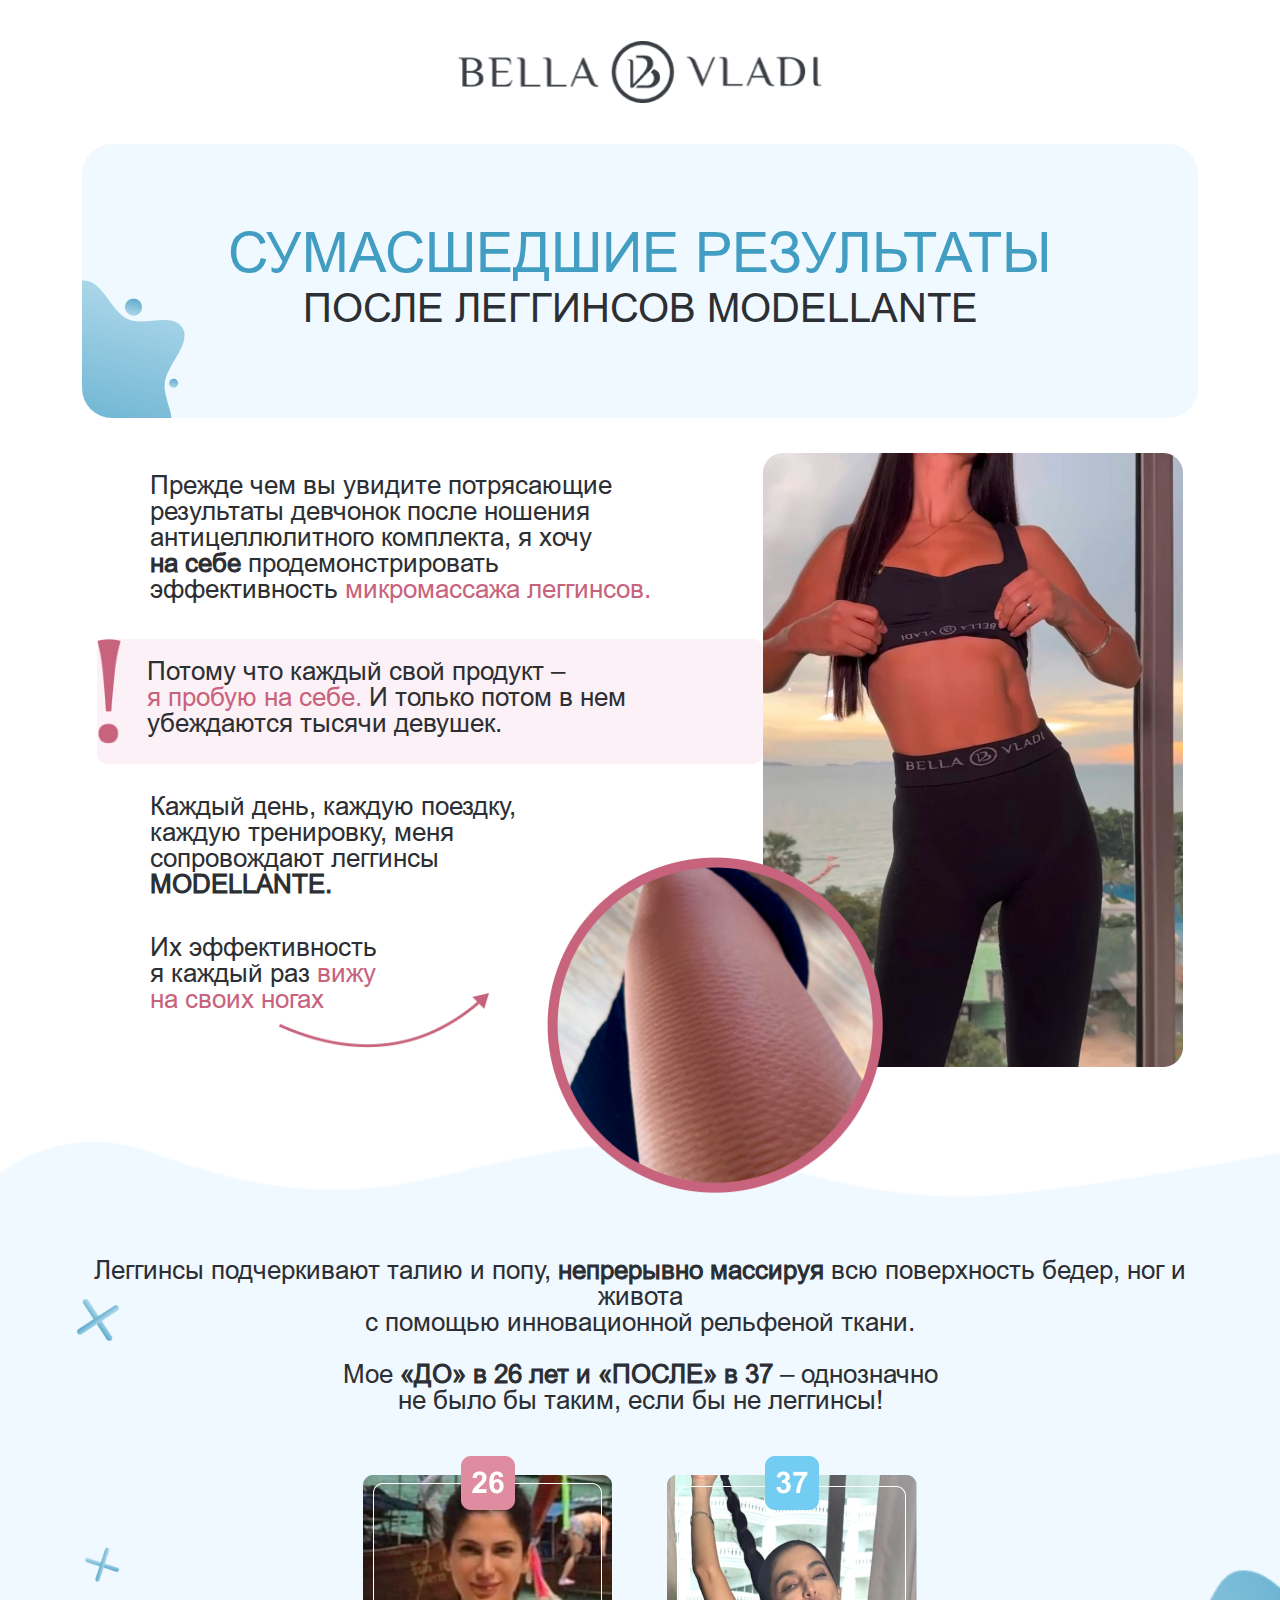
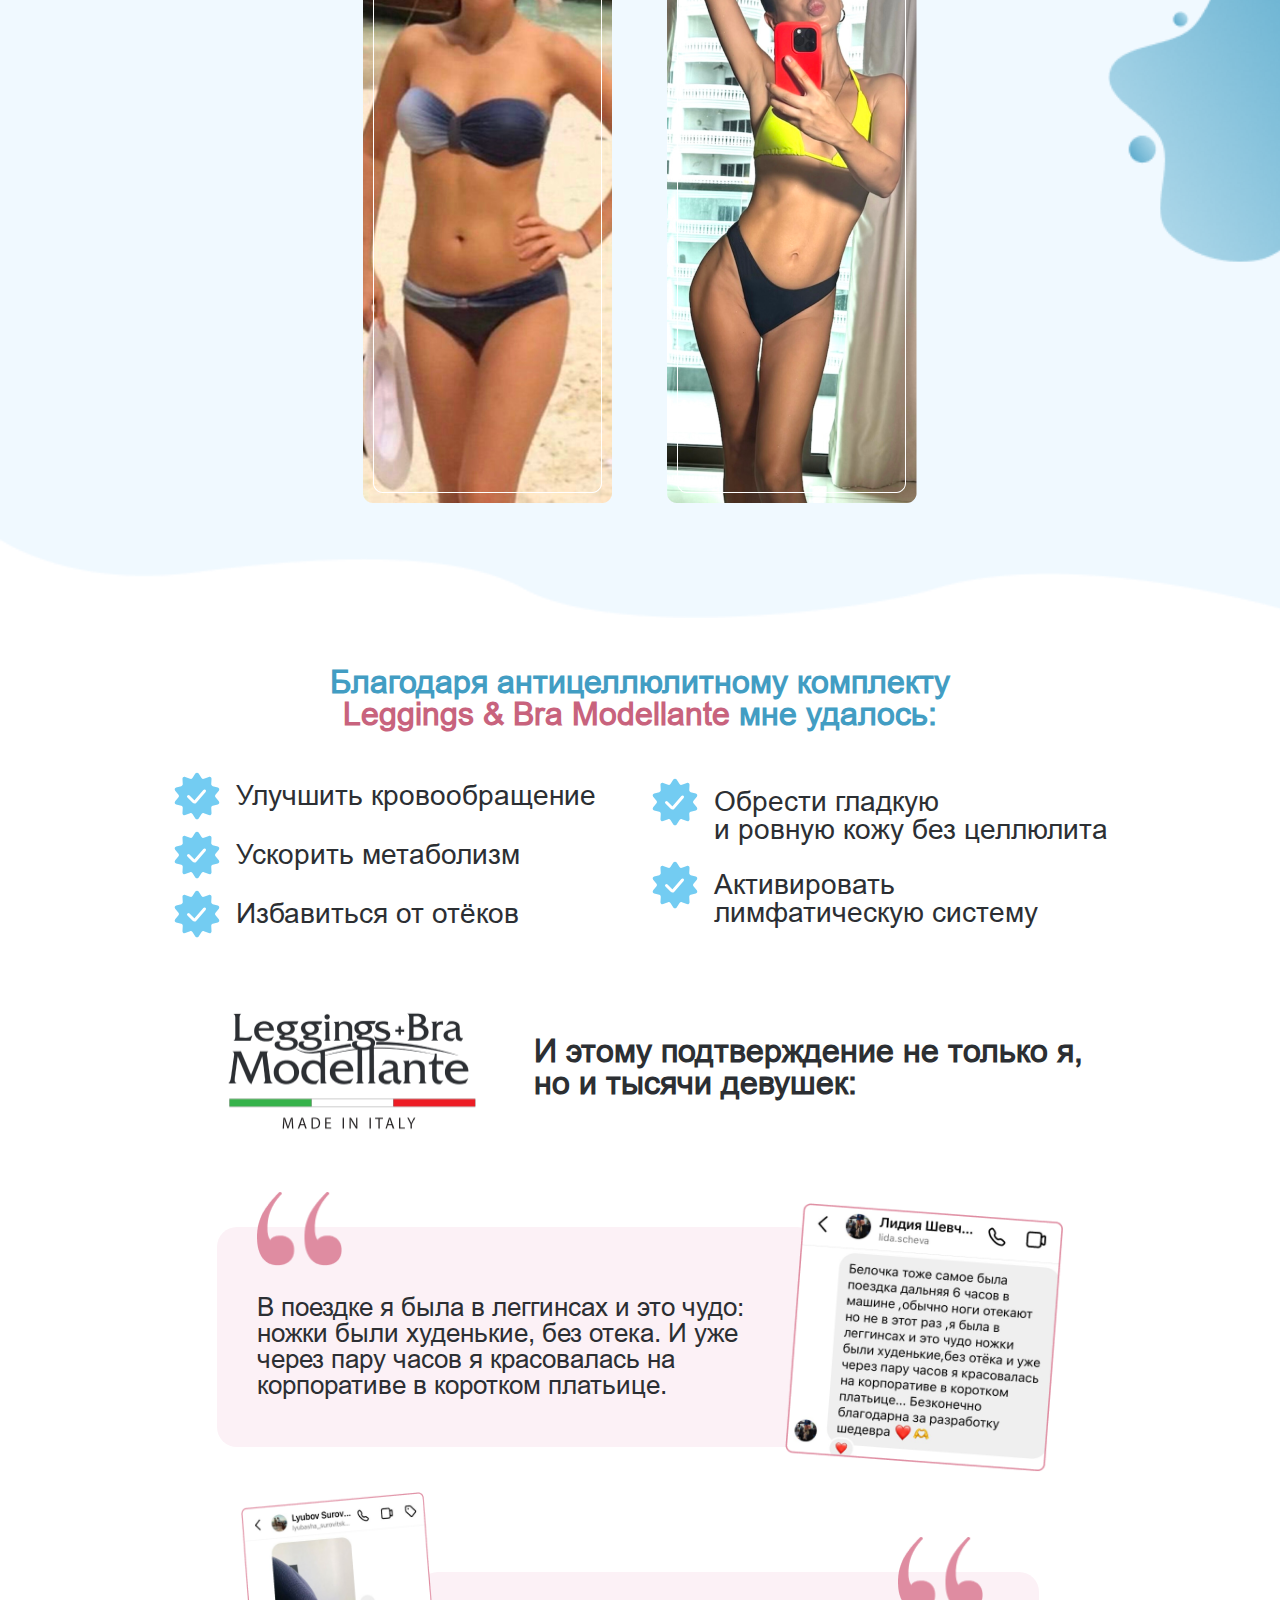
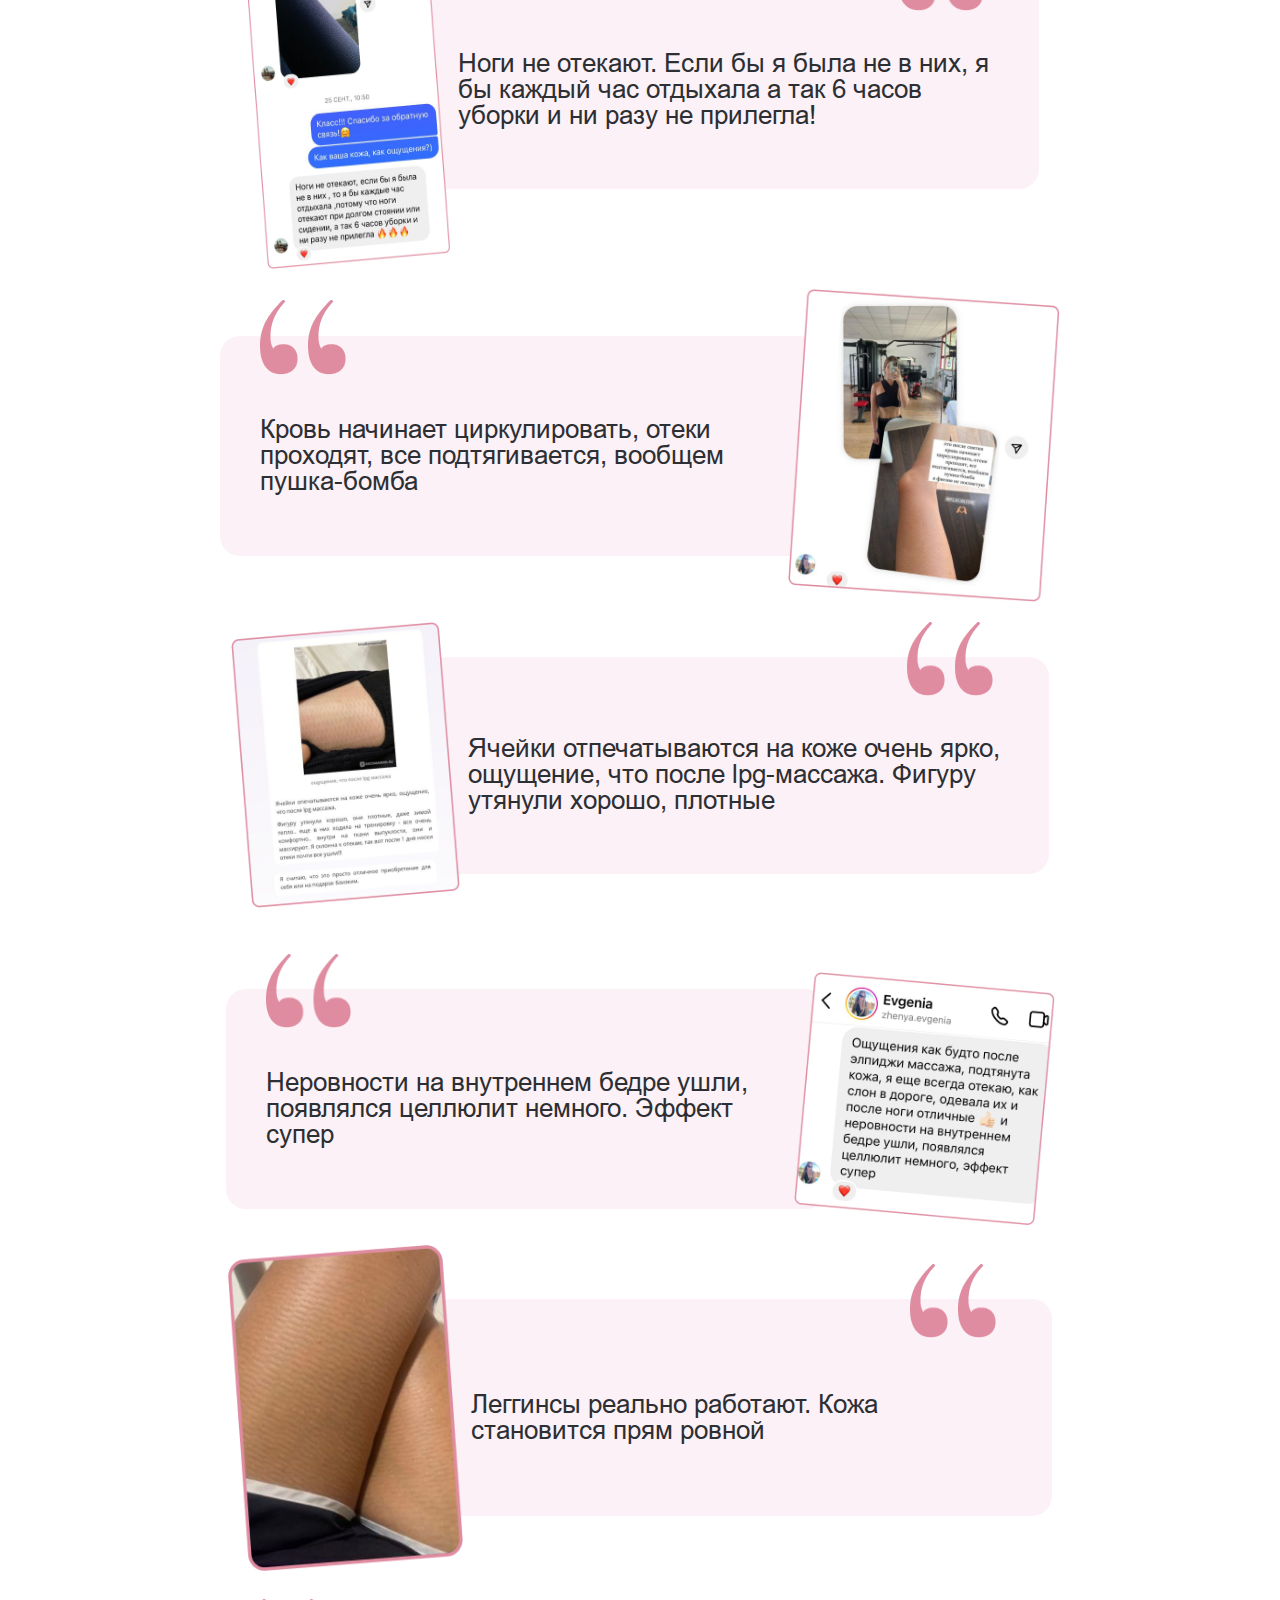
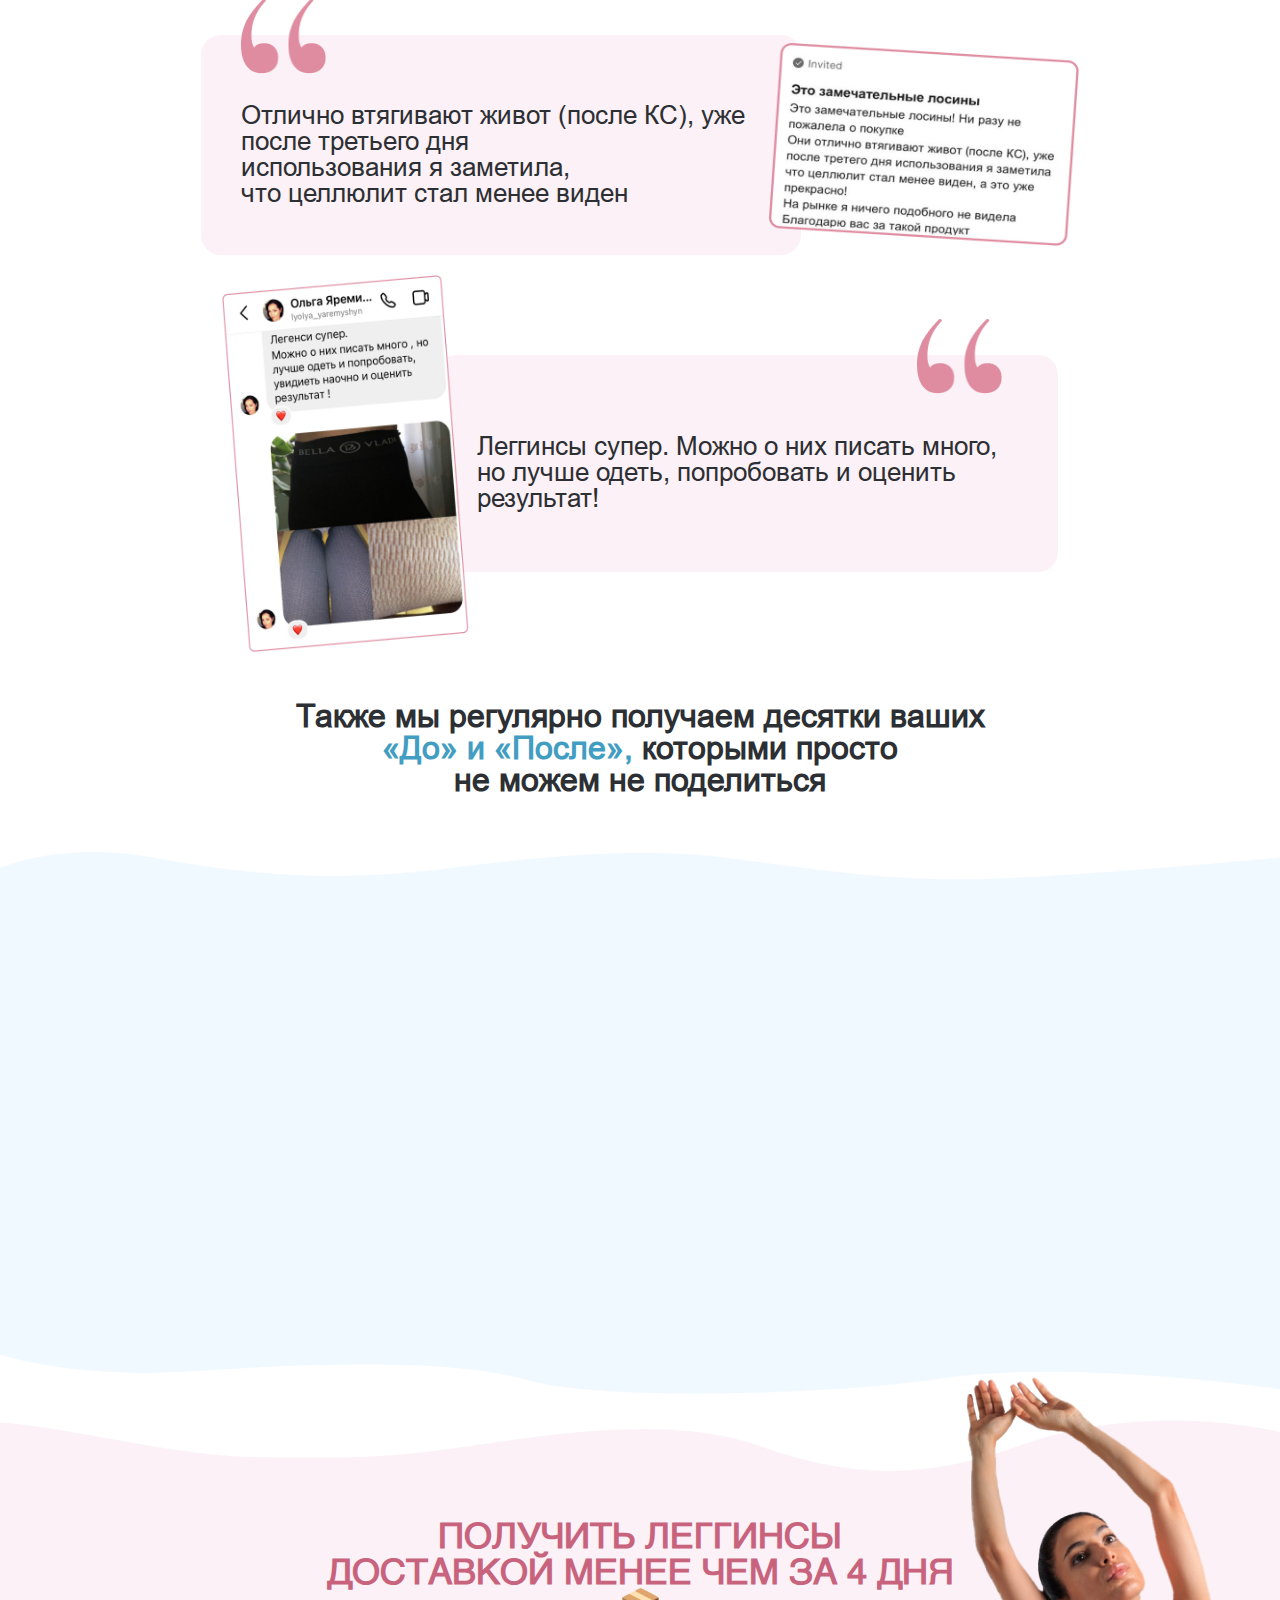
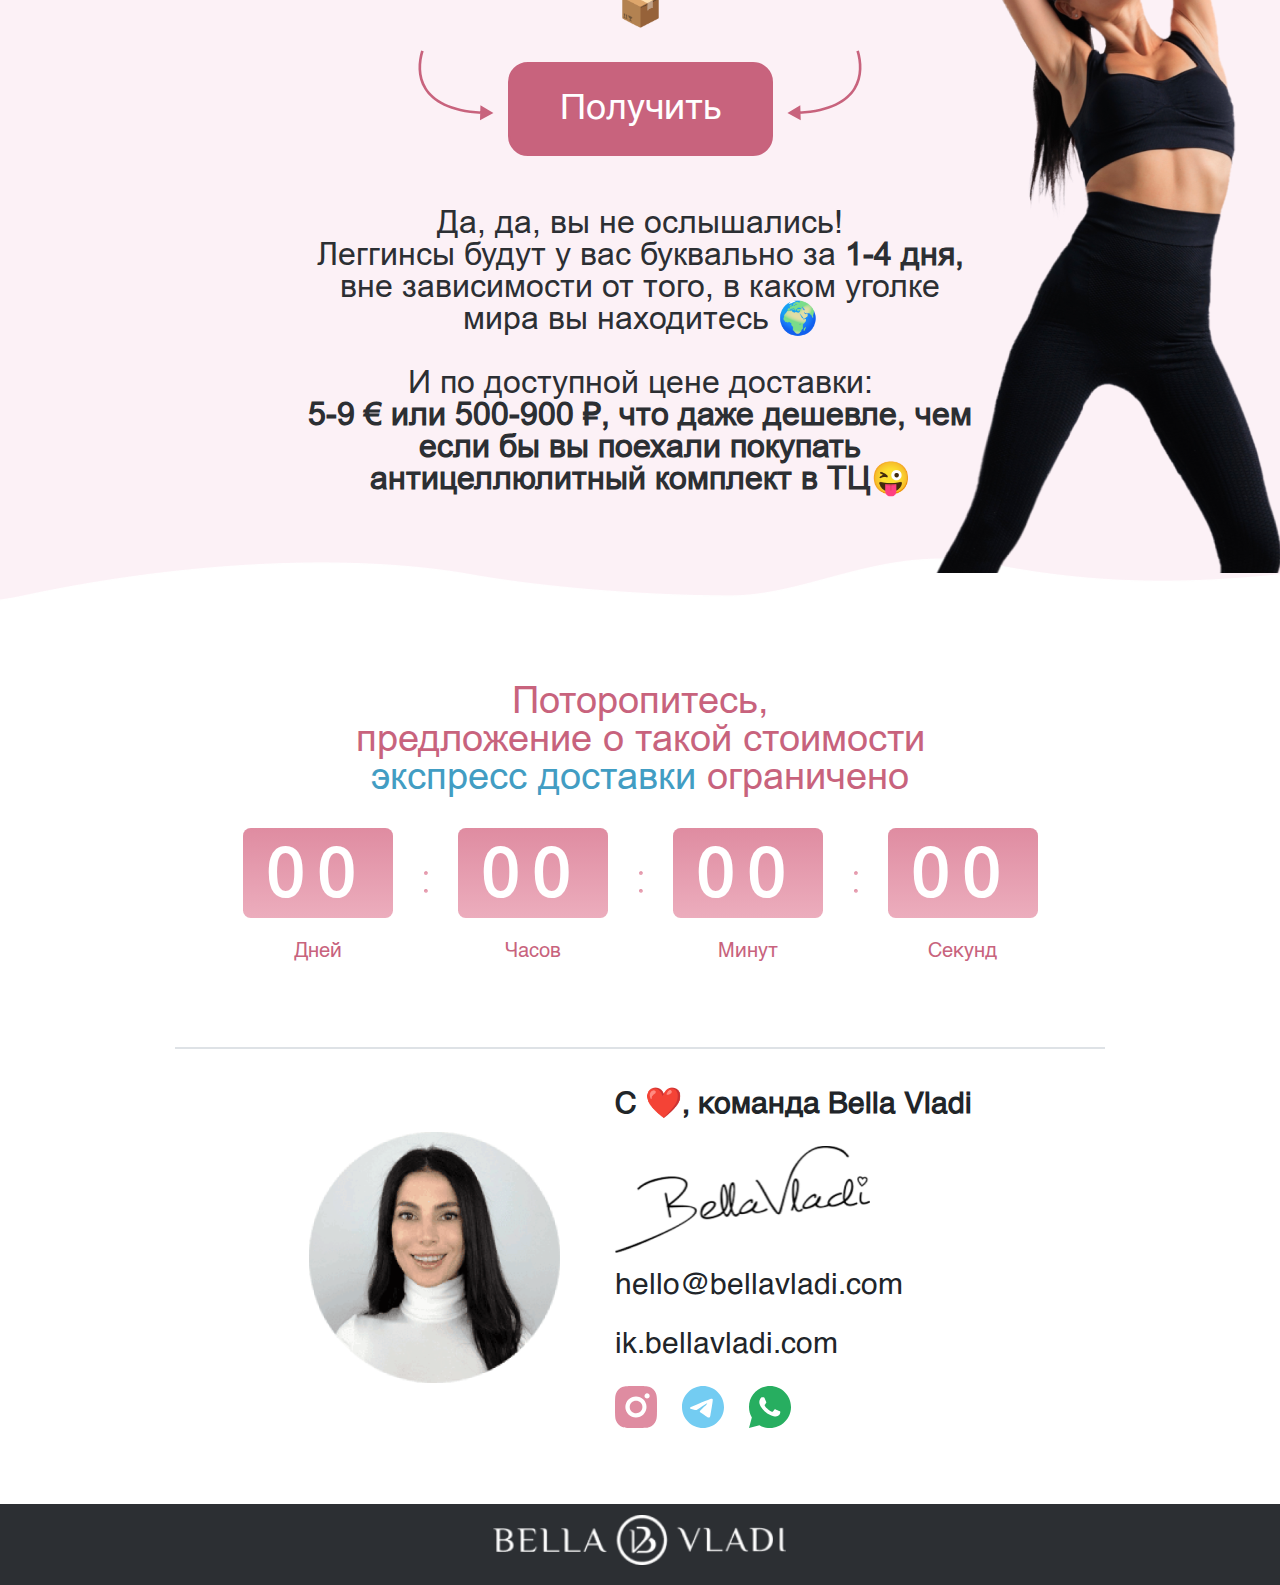
==== commit 21f5a043: "email-three" ====
--- a/email-three.html
+++ b/email-three.html
@@ -50,33 +50,37 @@
           <div class="left-content">
             <div class="part-one">
               <h5>
-                Прежде чем вы увидите потрясающие <br> результаты девчонок после ношения <br> антицеллюлитного комплекта, я хочу <br> <b>на себе</b> продемонстрировать <br> эффективность <span class="text-pink">микромассажа леггинсов.</span>
+                Прежде чем вы увидите потрясающие <br> результаты девчонок после ношения <br> антицеллюлитного
+                комплекта, я хочу <br> <b>на себе</b> продемонстрировать <br> эффективность <span
+                  class="text-pink">микромассажа леггинсов.</span>
               </h5>
             </div>
-  
+
             <div class="part-two">
               <img src="assets/images/email-three/exc.png" alt="">
-  
+
               <h5>
-                Потому что каждый свой продукт – <br> <span class="text-pink">я пробую на себе.</span> ️И только потом в нем убеждаются тысячи девушек.
+                Потому что каждый свой продукт – <br> <span class="text-pink">я пробую на себе.</span> ️И только потом в
+                нем убеждаются тысячи девушек.
               </h5>
             </div>
-  
+
             <div class="part-three">
               <h5>
-                Каждый день, каждую поездку, <br> каждую тренировку, меня <br> сопровождают леггинсы <br> <b>MODELLANTE.</b>
+                Каждый день, каждую поездку, <br> каждую тренировку, меня <br> сопровождают леггинсы <br>
+                <b>MODELLANTE.</b>
               </h5>
             </div>
-  
+
             <div class="part-four">
               <h5>Их эффективность <br> я каждый раз <span class="text-pink">вижу <br> на своих ногах</span></h5>
             </div>
-  
+
             <div class="part-five">
               <div class="left-to-right">
                 <img src="assets/images/email-three/left-to-right.png" alt="">
               </div>
-  
+
               <div class="middle-img">
                 <img src="assets/images/email-three/home-center-img.png" alt="">
               </div>
@@ -88,7 +92,7 @@
           </div>
         </div>
 
-       
+
       </div>
     </section>
     <!-- -------------------Home Section End---------------------- -->
@@ -97,54 +101,39 @@
 
 
     <!-- --------------------Section Two Start--------------------- -->
+
     <section class="section-two">
       <div class="container">
-        <div class="tips">
-          <div class="tips-left">
-            <img src="assets/images/email-two/email-two-2nd.png" alt="">
-          </div>
-
-          <div class="tips-right">
-            <div class="tips-item">
-              <div class="round"></div>
-              <h5>Проводит операции на венах в <br> стационаре одного дня</h5>
-            </div>
-
-            <div class="tips-item">
-              <div class="round"></div>
-              <h5>Закончила ФФМ МГУ с красным дипломом</h5>
-            </div>
-
-            <div class="tips-item">
-              <div class="round"></div>
-              <h5>Два высших образования: медицина и <br> психфак</h5>
-            </div>
-
-            <div class="tips-item">
-              <div class="round"></div>
-              <h5>2000-2002 г. Ординатура по хирургии УГУ <br> УД Президента РФ</h5>
-            </div>
-
-            <div class="tips-item">
-              <div class="round"></div>
-              <h5>2002-2005 г. Аспирантура по сердечно - <br> сосудистой хирургии</h5>
-            </div>
-
-            <div class="tips-item">
-              <div class="round"></div>
-              <h5>2006 г. Защита кандидатской <br> диссертации под научным руководством <br> академика Р. С. Акчурина.
-              </h5>
-            </div>
-
-            <div class="tips-item">
-              <div class="round"></div>
-              <h5>Оперирует с 2000 года и провела более <br> 3 тысяч успешных операций</h5>
-            </div>
-
-            <div class="tips-item">
-              <div class="round"></div>
-              <h5>10 лет была доцентом кафедры хирургии <br> "ФФМ МГУ". Преподавала хирургию <br> иностранцам на
-                английском языке.</h5>
+        <div class="before-after">
+
+          <div class="cross-icon-1">
+            <img src="assets/images/email-three/blue-bg-star1.png" alt="">
+          </div>
+
+          <div class="cross-icon-2">
+            <img src="assets/images/email-three/blue-bg-star2.png" alt="">
+          </div>
+
+          <div class="before-after-title">
+            <h5 class="title">
+              Леггинсы подчеркивают талию и попу, <b> непрерывно массируя </b> всю поверхность бедер, ног и живота <br>
+              с помощью инновационной рельфеной ткани. <br><br>
+
+              Мое <b>«ДО» в 26 лет и «ПОСЛЕ» в 37</b> – однозначно <br> не было бы таким, если бы не леггинсы!
+            </h5>
+          </div>
+
+          <div class="star-icon-1">
+            <img src="assets/images/email-three/Blue-bg-star3.png" alt="">
+          </div>
+
+          <div class="before-after-img">
+            <div class="before-26">
+              <img src="assets/images/email-three/26.png" alt="">
+            </div>
+
+            <div class="after-37">
+              <img src="assets/images/email-three/37.png" alt="">
             </div>
           </div>
         </div>
@@ -155,157 +144,304 @@
     <br /><br />
 
 
-    <!-- -------------------- Service Section Start --------------------- -->
-
-    <section class="service-section">
-      <div class="container">
-        <div class="service-content">
-          <div class="content-left">
-            <h4>
-              Елена Николаевна <span class="text-blue">сама заказала <br> леггинсы Modellante и дала честный <br>
-                отзыв!</span> Это никакая не реклама! <br>
-              <br>
-              Для нас – это огромный показатель того, <br> насколько <b>эффективен тот продукт, <br> который мы создаем
-                в Италии.</b> <br>
-              <br>
-              Я провела с Еленой Николаевной <br> небольшой эфир и вот, что она <br> отметила:
-            </h4>
-
-            <div class="button">
-              <button class="service-btn"> Посмотреть </button>
-              <div class="left-icon">
-                <img src="assets/images/email-two/Button-left-icon.png" alt="">
-              </div>
-            </div>
-          </div>
-
-          <div class="content-right">
-            <div class="video-link">
-              <img src="assets/images/email-two/email-two-3rd.png" alt="">
-            </div>
-
-            <div class="video-icon">
-              <img src="assets/images/email-two/video.png" alt="">
-            </div>
-          </div>
-        </div>
-      </div>
-    </section>
-    <!-- -------------------- Service Section End --------------------- -->
-
+    <!-- ---------------------- Section Three Start ------------------- -->
+    <section class="process-list">
+      <div class="container">
+
+        <div class="list-title">
+          <h3 class="title  text-blue">
+            <b>Благодаря антицеллюлитному комплекту <br> <span class="text-pink">Leggings & Bra Modellante</span> мне
+              удалось:</b>
+          </h3>
+        </div>
+
+
+        <div class="process">
+          <div class="process-left">
+            <div class="process-list">
+              <img src="assets/images/email-three/right-icon.svg" alt="">
+              <h4>Улучшить кровообращение</h4>
+            </div>
+            <div class="process-list">
+              <img src="assets/images/email-three/right-icon.svg" alt="">
+              <h4>Ускорить метаболизм</h4>
+            </div>
+
+            <div class="process-list">
+              <img src="assets/images/email-three/right-icon.svg" alt="">
+              <h4>Избавиться от отёков</h4>
+            </div>
+          </div>
+
+          <div class="process-right">
+            <div class="process-list">
+              <img src="assets/images/email-three/right-icon.svg" alt="">
+              <h4>Обрести гладкую <br> и ровную кожу без целлюлита</h4>
+            </div>
+
+            <div class="process-list">
+              <img src="assets/images/email-three/right-icon.svg" alt="">
+              <h4>Активировать <br> лимфатическую систему</h4>
+            </div>
+          </div>
+        </div>
+
+
+        <div class="logo-w-title">
+          <div class="email-3-logo">
+            <img src="assets/images/email-three/Email-3-log0.png" alt="">
+          </div>
+
+          <div class="logo-title">
+          </div>
+          <h3><b>И этому подтверждение не только я, <br> но и тысячи девушек:</b></h3>
+        </div>
+      </div>
+      </div>
+      </div>
+    </section>
+    <!-- --------------------- Section Three End  -------------------- -->
+
+
+    <!-- ---------------------- Feedback Section Start --------------------------- -->
+
+    <section class="feedback">
+      <div class="container">
+        <div class="feedback-content">
+
+
+          <!-- Feedback 1 -->
+          <div class="feedback-container">
+            <div class="feedback-left">
+              <div class="pinkbox-left">
+                <img src="assets/images/email-three/quotes.png" alt="">
+
+                <h5>
+                  <br>
+                  В поездке я была в леггинсах и это чудо: ножки были худенькие, без отека. И уже через пару часов я
+                  красовалась на корпоративе в коротком платьице.
+                </h5>
+              </div>
+            </div>
+
+            <div class="feedback-right">
+              <img src="assets/images/email-three/client-1.png" class="client-img-1" alt="">
+            </div>
+          </div>
+
+
+          <!-- Feedback 2 -->
+          <div class="feedback-container">
+            <div class="feedback-right">
+              <img src="assets/images/email-three/client-2.png" class="client-img-2" alt="">
+            </div>
+
+
+            <div class="feedback-left">
+              <div class="pinkbox-right">
+                <img src="assets/images/email-three/quotes.png" alt="" class="quotes">
+
+                <h5>
+                  <br>
+                  Ноги не отекают. Если бы я была не в них, я бы каждый час отдыхала а так 6 часов уборки и ни разу не
+                  прилегла!
+                </h5>
+              </div>
+            </div>
+          </div>
+
+          <!-- Feedback 3 -->
+          <div class="feedback-container">
+            <div class="feedback-left">
+              <div class="pinkbox-left">
+                <img src="assets/images/email-three/quotes.png" alt="">
+
+                <h5>
+                  <br>
+                  Кровь начинает циркулировать, отеки проходят, все подтягивается, вообщем пушка-бомба
+                </h5>
+              </div>
+            </div>
+
+            <div class="feedback-right">
+              <img src="assets/images/email-three/client-3.png" class="client-img-3" alt="">
+            </div>
+          </div>
+
+
+          <!-- Feedback 4 -->
+          <div class="feedback-container">
+            <div class="feedback-right">
+              <img src="assets/images/email-three/client-4.png" class="client-img-4" alt="">
+            </div>
+
+
+            <div class="feedback-left">
+              <div class="pinkbox-right">
+                <img src="assets/images/email-three/quotes.png" alt="" class="quotes">
+
+                <h5>
+                  <br>
+                  Ячейки отпечатываются на коже очень ярко, ощущение, что после lpg-массажа. Фигуру утянули хорошо,
+                  плотные
+                </h5>
+              </div>
+            </div>
+          </div>
+
+          <br>
+
+          <!-- Feedback 5 -->
+          <div class="feedback-container">
+            <div class="feedback-left">
+              <div class="pinkbox-left">
+                <img src="assets/images/email-three/quotes.png" alt="">
+
+                <h5>
+                  <br>
+                  Неровности на внутреннем бедре ушли, появлялся целлюлит немного. Эффект супер
+                </h5>
+              </div>
+            </div>
+
+            <div class="feedback-right">
+              <img src="assets/images/email-three/client-5.png" class="client-img-5" alt="">
+            </div>
+          </div>
+
+
+          <!-- Feedback 6 -->
+          <div class="feedback-container">
+            <div class="feedback-right">
+              <img src="assets/images/email-three/client-6.png" class="client-img-6" alt="">
+            </div>
+
+
+            <div class="feedback-left">
+              <div class="pinkbox-right">
+                <img src="assets/images/email-three/quotes.png" alt="" class="quotes">
+
+                <h5>
+                  <br>
+                  Леггинсы реально работают. Кожа становится прям ровной
+                </h5>
+              </div>
+            </div>
+          </div>
+          <br>
+
+
+          <!-- Feedback 7 -->
+          <div class="feedback-container">
+            <div class="feedback-left">
+              <div class="pinkbox-left">
+                <img src="assets/images/email-three/quotes.png" alt="">
+
+                <h5>
+                  <br>
+                  Отлично втягивают живот (после КС), уже после третьего дня <br> использования я заметила, <br> что
+                  целлюлит стал менее виден
+                </h5>
+              </div>
+            </div>
+
+            <div class="feedback-right">
+              <img src="assets/images/email-three/client-7.png" class="client-img-7" alt="">
+            </div>
+          </div>
+
+
+          <!-- Feedback 8 -->
+          <div class="feedback-container">
+            <div class="feedback-right">
+              <img src="assets/images/email-three/client-8.png" class="client-img-8" alt="">
+            </div>
+
+
+            <div class="feedback-left">
+              <div class="pinkbox-right">
+                <img src="assets/images/email-three/quotes.png" alt="" class="quotes">
+
+                <h5>
+                  <br>
+                  Леггинсы супер. Можно о них писать много, но лучше одеть, попробовать и оценить результат!
+                </h5>
+              </div>
+            </div>
+          </div>
+
+
+
+        </div>
+      </div>
+    </section>
+    <!-- ---------------------- Feedback Section End --------------------------- -->
 
     <br> <br>
 
-    <!-- -------------------- Service Items Start --------------------- -->
-
-    <section class="service-items">
-      <div class="container">
-        <div class="service-item-list">
-          <div class="service-list">
-            <div class="blue-icon">
-              <img src="assets/images/email-two/blue-icon.png" alt="">
-            </div>
-            <div>
-              <h5>Замечательный лимфодренажный эффект!</h5>
-            </div>
-          </div>
-
-          <div class="service-list">
-            <div class="blue-icon">
-              <img src="assets/images/email-two/blue-icon.png" alt="">
-            </div>
-            <div>
-              <h5>За счет сот на внутренней поверхности,<b> идет микромассаж <br> и не сохнут голени,</b> что бывает с
-                классическим компрессионным <br> трикотажем.</h5>
-            </div>
-          </div>
-
-          <div class="service-list">
-            <div class="blue-icon">
-              <img src="assets/images/email-two/blue-icon.png" alt="">
-            </div>
-            <div>
-              <h5>Массаж бедер и ягодиц. <b>Кожа стала более гладкой и упругой.</b> <br> При занятии спортом мелкая
-                сетка не набухает!</h5>
-            </div>
-          </div>
-
-          <div class="service-list">
-            <div class="blue-icon">
-              <img src="assets/images/email-two/blue-icon.png" alt="">
-            </div>
-            <div>
-              <h5>Правильный компрессионный эффект.</h5>
-            </div>
-          </div>
-
-          <div class="service-list">
-            <div class="blue-icon">
-              <img src="assets/images/email-two/blue-icon.png" alt="">
-            </div>
-            <div>
-              <h5>Леггинсы до талии, <b>живот прорабатывается и подтягивается.</b></h5>
-            </div>
-          </div>
-        </div>
-
-        <div class="service-img">
-          <img src="assets/images/email-two/email-two-4th.png" alt="">
-        </div>
-      </div>
-    </section>
-    <!-- -------------------- Service Items End --------------------- -->
-
-
-
-    <!-- ------------------- Pink Box Start ---------------------- -->
-    <section class="section-pink-box">
-      <div class="container">
-        <div class="pink-box">
-          <h3> <b>
-              Что мне ещё добавить? <br> Когда даже врач говорит о том, что <span class="text-pink">мои <br>
-                антицеллюлитные леггинсы работают!</span> </b>
-          </h3>
-        </div>
-      </div>
-    </section>
-    <!-- ----------------------Pink BOx End------------------- -->
-
-
-    <!-- ----------------------Pink BOx End------------------- -->
-
-    <section class="review-section">
-      <div class="container">
-        <div class="review-content">
-          <div class="review-left-side">
-            <h4>Пост Елены Николаевны <br> про леггинсы</h4>
-
-            <img src="assets/images/email-two/review-1.png" alt="">
-
-            <div class="blue-btn">
-              <button>Прочитать</button>
-            </div>
-          </div>
-
-          <div class="review-right-side">
-            <h4>Небольшое интервью <br> с флебологом</h4>
-
-            <img src="assets/images/email-two/review-2.png" alt="">
-
-            <div class="blue-btn">
-              <button>Посмотреть</button>
-            </div>
-          </div>
-        </div>
-
-
-
-        <div class="brand-logo-two">
-          <img src="assets/images/email-two/Logo.png" alt="">
-        </div>
-      </div>
-    </section>
-    <!-- ----------------------Pink BOx End------------------- -->
+
+
+
+    <!-- -------------------- Title Start--------------------- -->
+    <div class="container">
+      <h3 class="title">
+        <b>Также мы регулярно получаем десятки ваших <br> <span class="text-blue"> «До» и «После», </span> которыми
+          просто <br> не можем не поделиться</b>
+      </h3>
+    </div>
+    <!-- ----------------------Title End ------------------- -->
+    <br><br>
+
+
+
+    <!-- ------------------- Section Before After One Start ---------------------- -->
+    <section class="ba-1">
+      <div class="container">
+        <div class="ba-1-content">
+          
+        </div>
+      </div>
+    </section>
+    <!-- ------------------- Section Before After One End ---------------------- -->
+
+
+
+    <!-- ------------------- Section Before After Two Start ---------------------- -->
+    <section class="ba-2">
+      <div class="container">
+        
+      </div>
+    </section>
+    <!-- ------------------- Section Before After Two End ---------------------- -->
+
+
+    <!-- ------------------- Section Before After Three Start ---------------------- -->
+    <section class="ba-3">
+      <div class="container">
+        
+      </div>
+    </section>
+    <!-- ------------------- Section Before After Three End ---------------------- -->
+
+
+    <!-- ------------------- Section Before After Four Start ---------------------- -->
+    <section class="ba-4">
+      <div class="container">
+        
+      </div>
+    </section>
+    <!-- ------------------- Section Before After Four End ---------------------- -->
+
+
+
+    <!-- ------------------- Section Before After Five Start ---------------------- -->
+    <section class="ba-5">
+      <div class="container">
+        
+      </div>
+    </section>
+    <!-- ------------------- Section Before After Five End ---------------------- -->
+
 
 
     <!-- ------------------- Section Eight Start ---------------------- -->
--- a/assets/css/style.css
+++ b/assets/css/style.css
@@ -1193,12 +1193,6 @@
 
 
 
-
-
-
-
-
-
 /* --------------------------------------------------- Email Three Page Start ------------------------------------------- */
 
 
@@ -1317,35 +1311,265 @@
   width: 420px;
   height: 614px;
 }
+
 /* ------------------ Email-3  Hero Content End ------------------ */
 
 
 
+/* ------------------ Email-3 2nd Section Start ------------------ */
+
+.section-two {
+  position: relative;
+}
+
+.section-two .before-after {
+  display: flex;
+  flex-direction: column;
+  align-items: center;
+  justify-content: center;
+  gap: 35px;
+  padding: 115px 0;
+}
+
+.before-after .cross-icon-1 {
+  position: absolute;
+  top: 9rem;
+  left: 4rem;
+  width: 68.255px;
+  height: 68.255px;
+}
+
+.before-after .cross-icon-2 {
+  position: absolute;
+  top: 25rem;
+  left: 5rem;
+  width: 45.287px;
+  height: 45.287px;
+}
+
+.before-after .star-icon-1 {
+  position: absolute;
+  top: 25rem;
+  right: 0;
+  width: 196.77px;
+  height: 197.809px;
+}
+
+
+.before-after .before-after-img {
+  display: flex;
+  align-items: center;
+  justify-content: center;
+  gap: 55px;
+}
+
+/* ------------------ Email-3 2nd Sectiont End ------------------ */
+
+
 /* ------------------ Email-3 Third Section Start ------------------ */
+.process-list .process {
+  display: flex;
+  align-items: center;
+  justify-content: center;
+  gap: 54px;
+  padding-top: 43px;
+}
+
+.process-list .process .process-left .process-list,
+.process-list .process .process-right .process-list {
+  display: flex;
+  align-items: start;
+  justify-content: start;
+  gap: 14px;
+}
+
+.process-list .process .process-left,
+.process-list .process .process-right {
+  display: flex;
+  align-items: start;
+  justify-content: start;
+  flex-direction: column;
+  gap: 19px;
+}
+
+
+.process-list .process .process-list img {
+  height: 50px;
+  width: 50px;
+  margin-top: -10px;
+}
+
+.process-list .logo-w-title {
+  display: flex;
+  align-items: center;
+  justify-content: center;
+  gap: 17px;
+  margin-top: 56px;
+}
+
+.process-list .logo-w-title .email-3-logo img {
+  width: 303px;
+  height: 151.5px;
+}
 
 /* ------------------ Email-3 Third Sectiont End ------------------ */
 
 
-/* ------------------ Email-3 Third Section Start ------------------ */
-
-/* ------------------ Email-3 Third Sectiont End ------------------ */
-
-
-/* ------------------ Email-3 Third Section Start ------------------ */
-
-/* ------------------ Email-3 Third Sectiont End ------------------ */
-
-
-/* ------------------ Email-3 Third Section Start ------------------ */
-
-/* ------------------ Email-3 Third Sectiont End ------------------ */
-
-
-/* ------------------ Email-3 Third Section Start ------------------ */
-
-/* ------------------ Email-3 Third Sectiont End ------------------ */
-
-
-/* ------------------ Email-3 Third Section Start ------------------ */
-
-/* ------------------ Email-3 Third Sectiont End ------------------ */+
+/* ------------------ Email-3 Feedback Section Start ------------------ */
+
+.feedback {
+  margin-top: 56px;
+}
+
+.feedback-content {
+  display: flex;
+  flex-direction: column;
+  align-items: center;
+  justify-content: center;
+  gap: 20px;
+}
+
+.feedback-content .feedback-container {
+  display: flex;
+  align-items: center;
+  justify-content: center;
+}
+
+.feedback-content .feedback-container .feedback-left .pinkbox-left {
+  width: 600px;
+  height: 220px;
+  background-color: var(--pink-50);
+  border-radius: 20px;
+  padding: 40px;
+  position: relative;
+  display: flex;
+  align-items: center;
+  z-index: -10;
+}
+
+.feedback-content .feedback-container .feedback-left .pinkbox-right {
+  width: 621px;
+  height: 217px;
+  background-color: var(--pink-50);
+  border-radius: 20px;
+  padding: 40px;
+  position: relative;
+  display: flex;
+  align-items: center;
+  z-index: -10;
+}
+
+
+.feedback-content .feedback-container .feedback-left .pinkbox-left img,
+.feedback-content .feedback-container .feedback-left .pinkbox-right img {
+  width: 85.498px;
+  height: 74.157px;
+}
+
+.feedback-content .feedback-container .feedback-left .pinkbox-left img {
+  position: absolute;
+  top: -2.2rem;
+}
+
+.feedback-content .feedback-container .feedback-left .pinkbox-right img {
+  position: absolute;
+  right: 3.5rem;
+  top: -2.2rem;
+}
+
+
+.feedback-content .feedback-container .feedback-right .client-img-1 {
+  width: 278px;
+  height: 269.465px;
+  margin-left: -2rem;
+}
+
+.feedback-content .feedback-container .feedback-right .client-img-2 {
+  width: 209.047px;
+  height: 377px;
+  margin-right: -2rem;
+}
+
+.feedback-content .feedback-container .feedback-right .client-img-3 {
+  width: 271.134px;
+height: 313.248px;
+  margin-left: -2rem;
+}
+
+.feedback-content .feedback-container .feedback-right .client-img-4 {
+  width: 228.138px;
+height: 286.06px;
+  margin-right: -2rem;
+}
+
+
+.feedback-content .feedback-container .feedback-right .client-img-5 {
+  width: 261px;
+height: 252.987px;
+  margin-left: -2rem;
+}
+
+.feedback-content .feedback-container .feedback-right .client-img-6 {
+  width: 234.157px;
+height: 325.416px;
+  margin-right: -2rem;
+}
+
+
+.feedback-content .feedback-container .feedback-right .client-img-7 {
+  width: 310.351px;
+height: 202.885px;
+  margin-left: -2rem;
+}
+
+.feedback-content .feedback-container .feedback-right .client-img-8 {
+  width: 247.277px;
+height: 377px;
+  margin-right: -2rem;
+}
+
+/* ------------------ Email-3 Feedback Sectiont End ------------------ */
+
+
+
+
+
+
+/* ------------------ Email-3 Before-After Section Start ------------------ */
+
+/* -------- Before-After 1------- */
+
+.ba-1
+{
+  width: 100%;
+  background: url(/assets/images/email-one/blue0bg.png);
+  background-repeat: no-repeat;
+  background-size: 100% 100%;
+  background-position: center;
+  margin-bottom: 26px;
+}
+
+.ba-1 .ba-1-content 
+{
+  height: 542.595px;
+  display: flex;
+  flex-direction: column;
+  align-items: center;
+  justify-content: center;
+
+}
+
+
+/* -------- Before-After 2------- */
+
+
+/* -------- Before-After 3------- */
+
+
+/* -------- Before-After 4------- */
+
+/* -------- Before-After 5------- */
+
+
+/* ------------------ Email-3 Before-After Sectiont End ------------------ */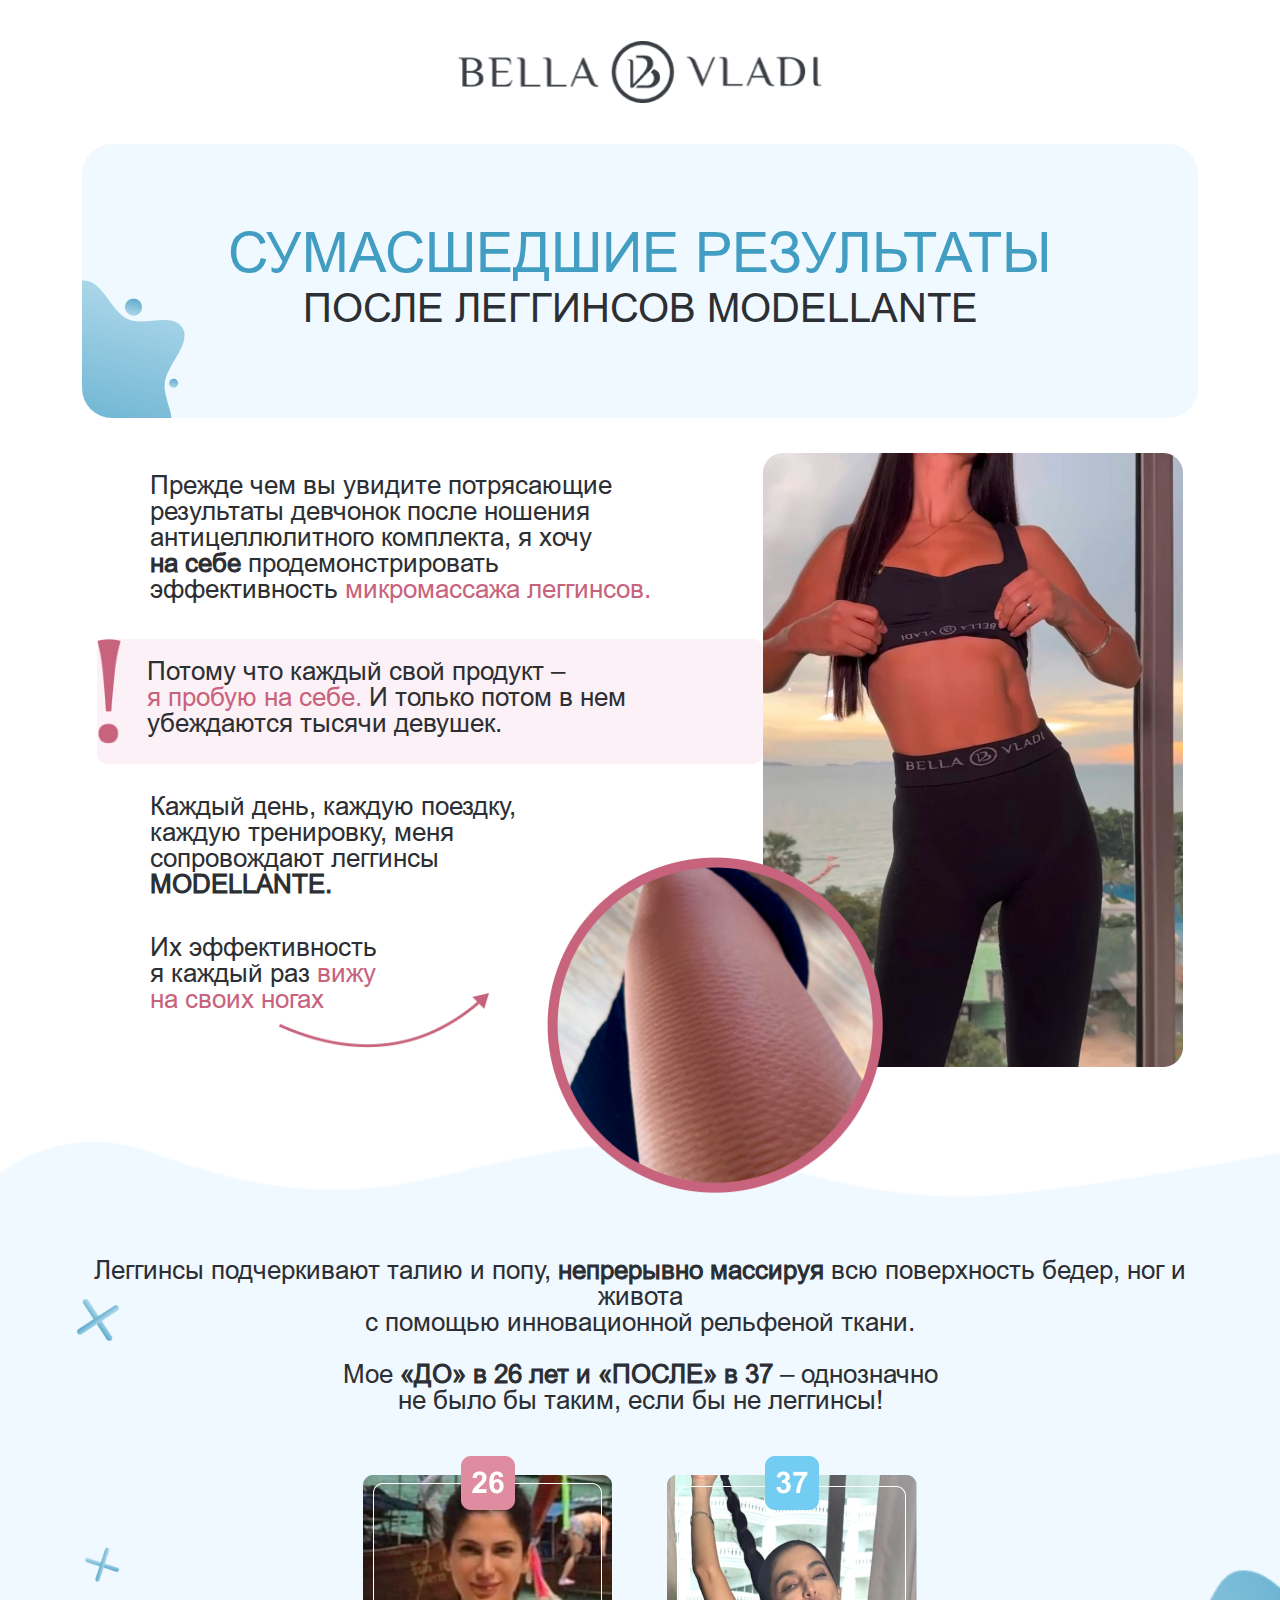
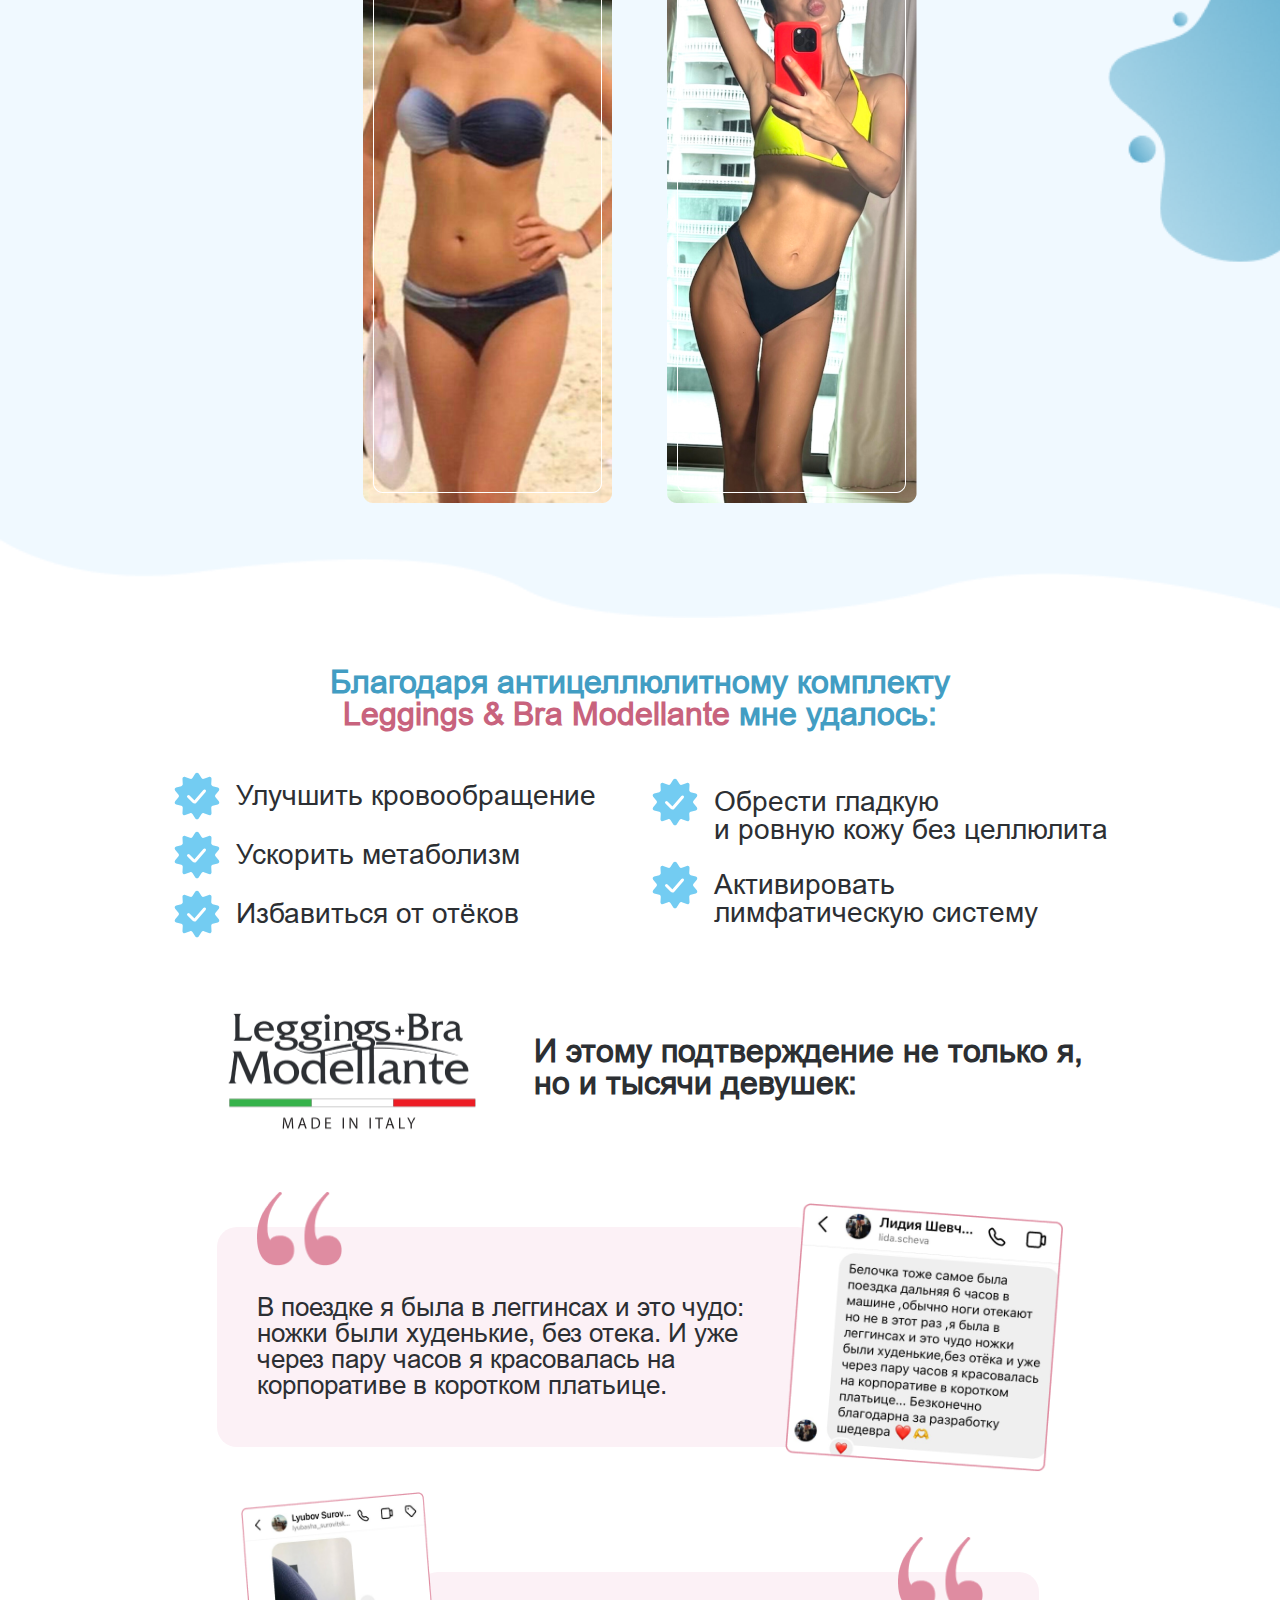
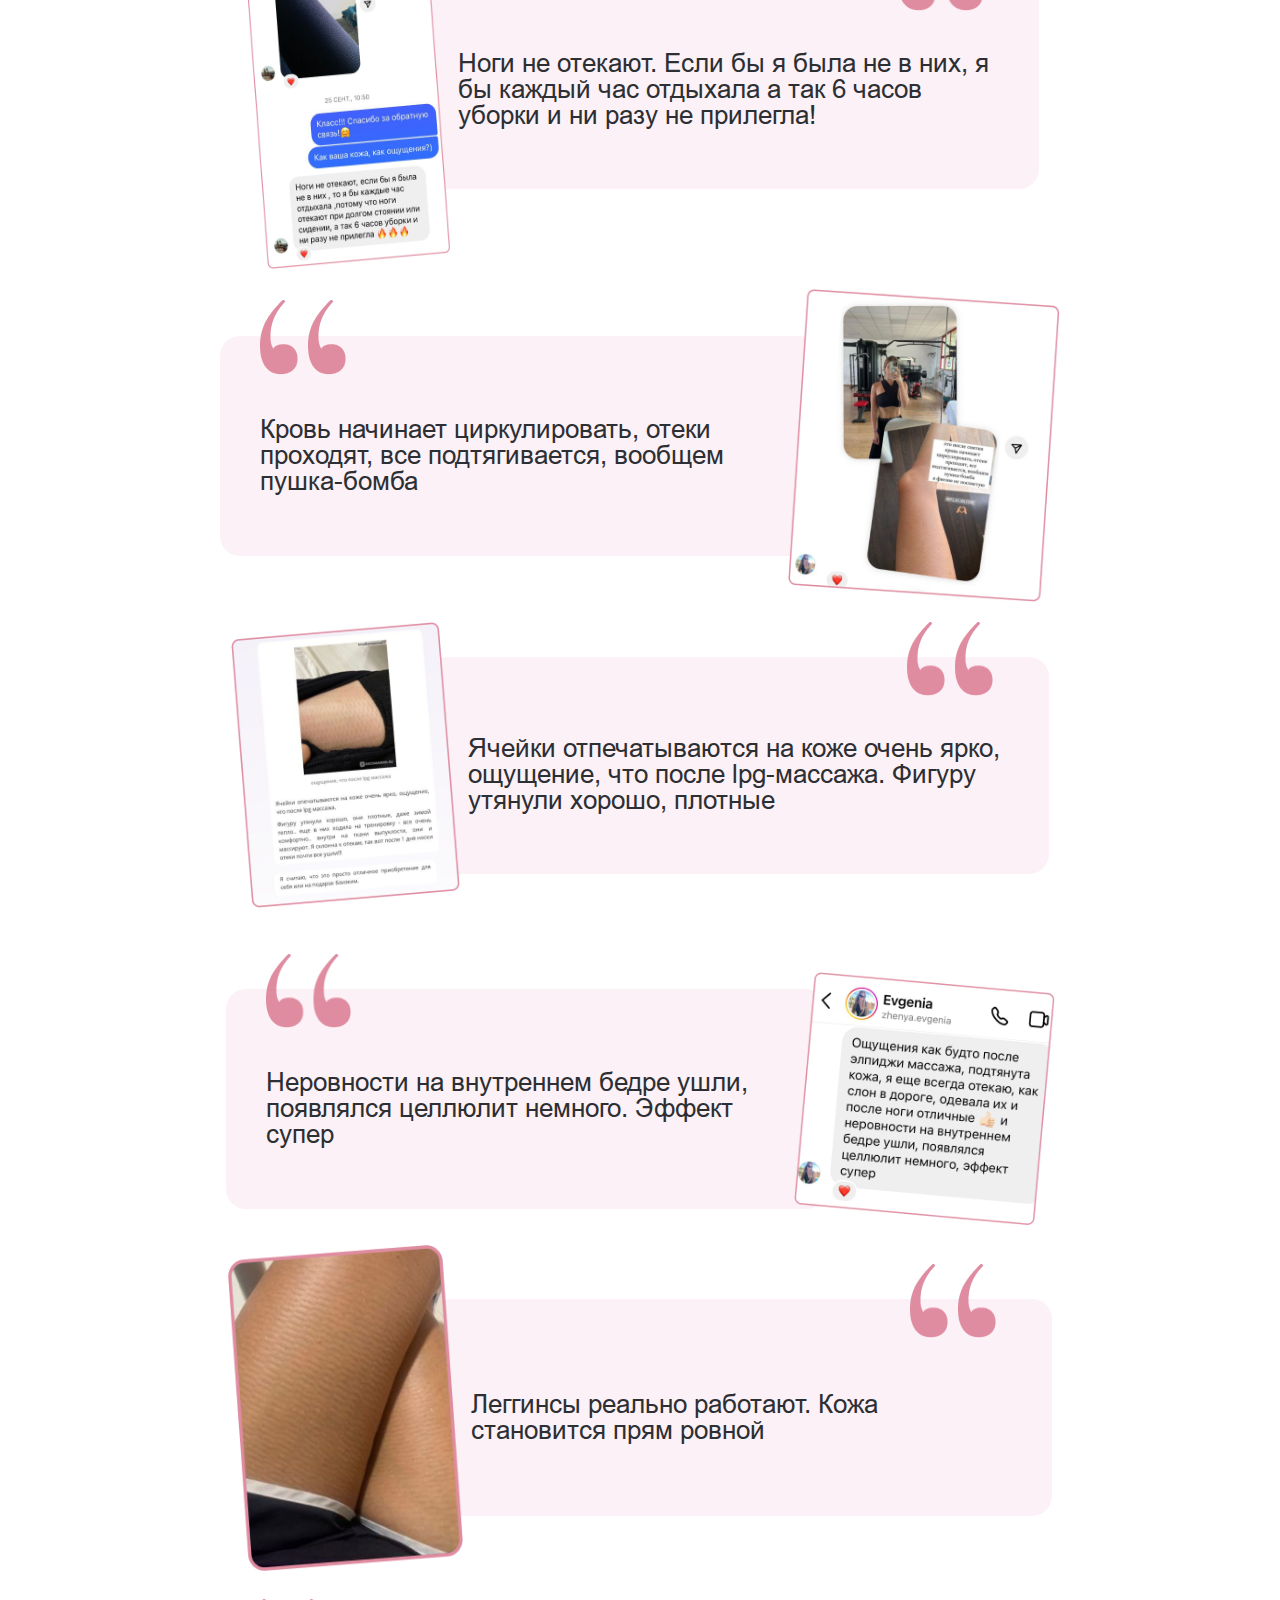
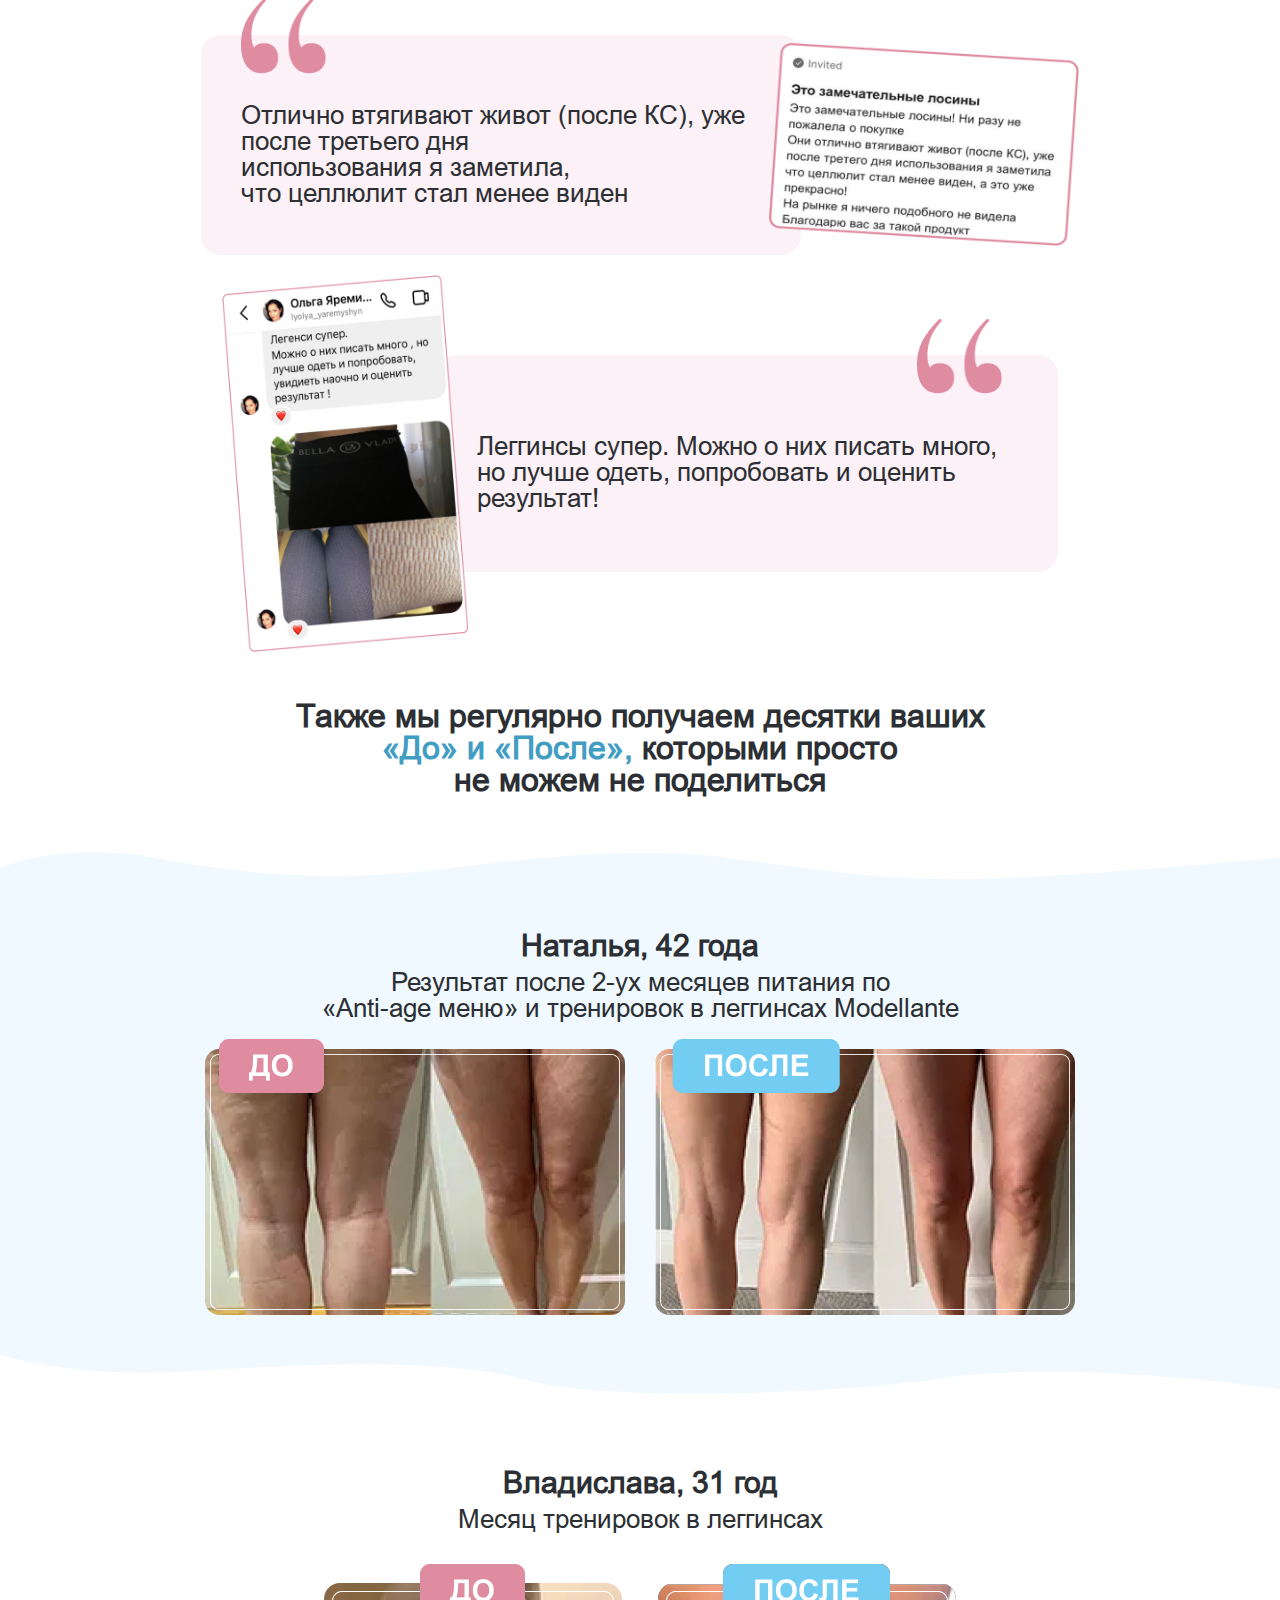
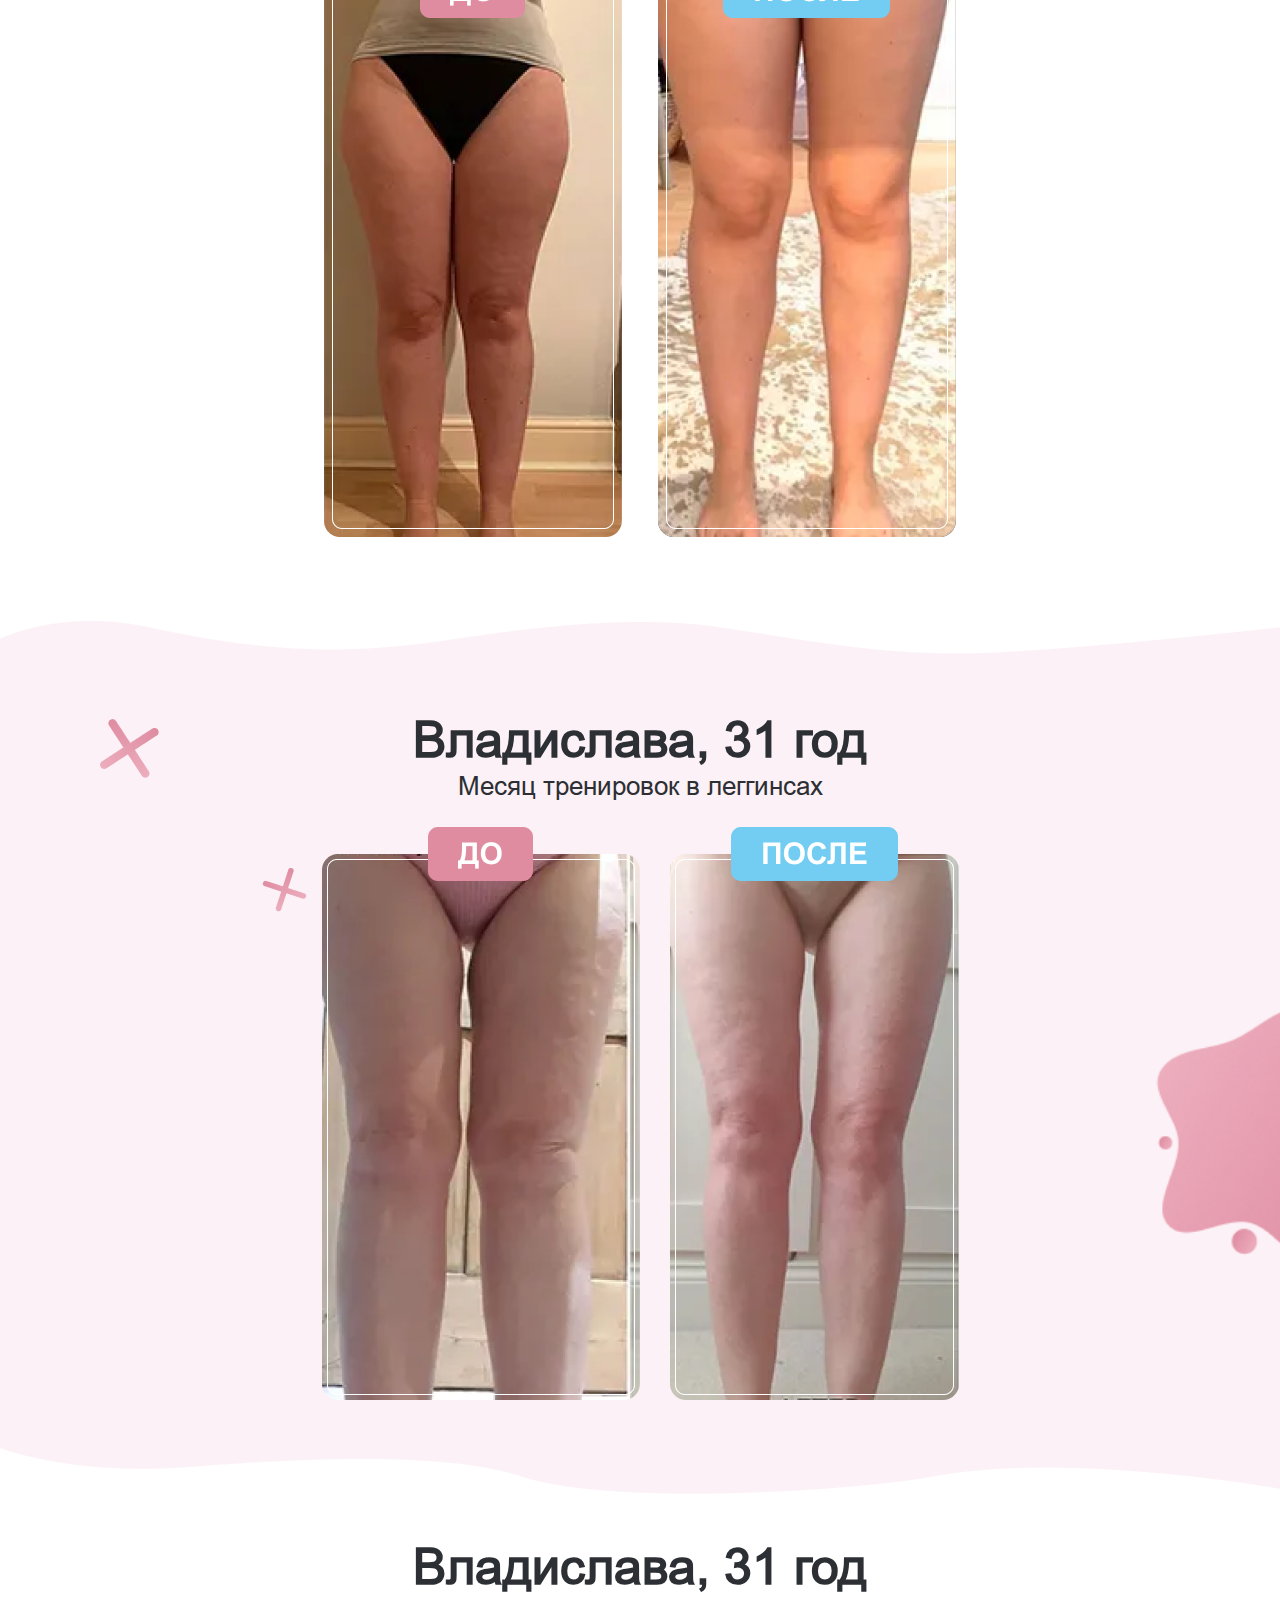
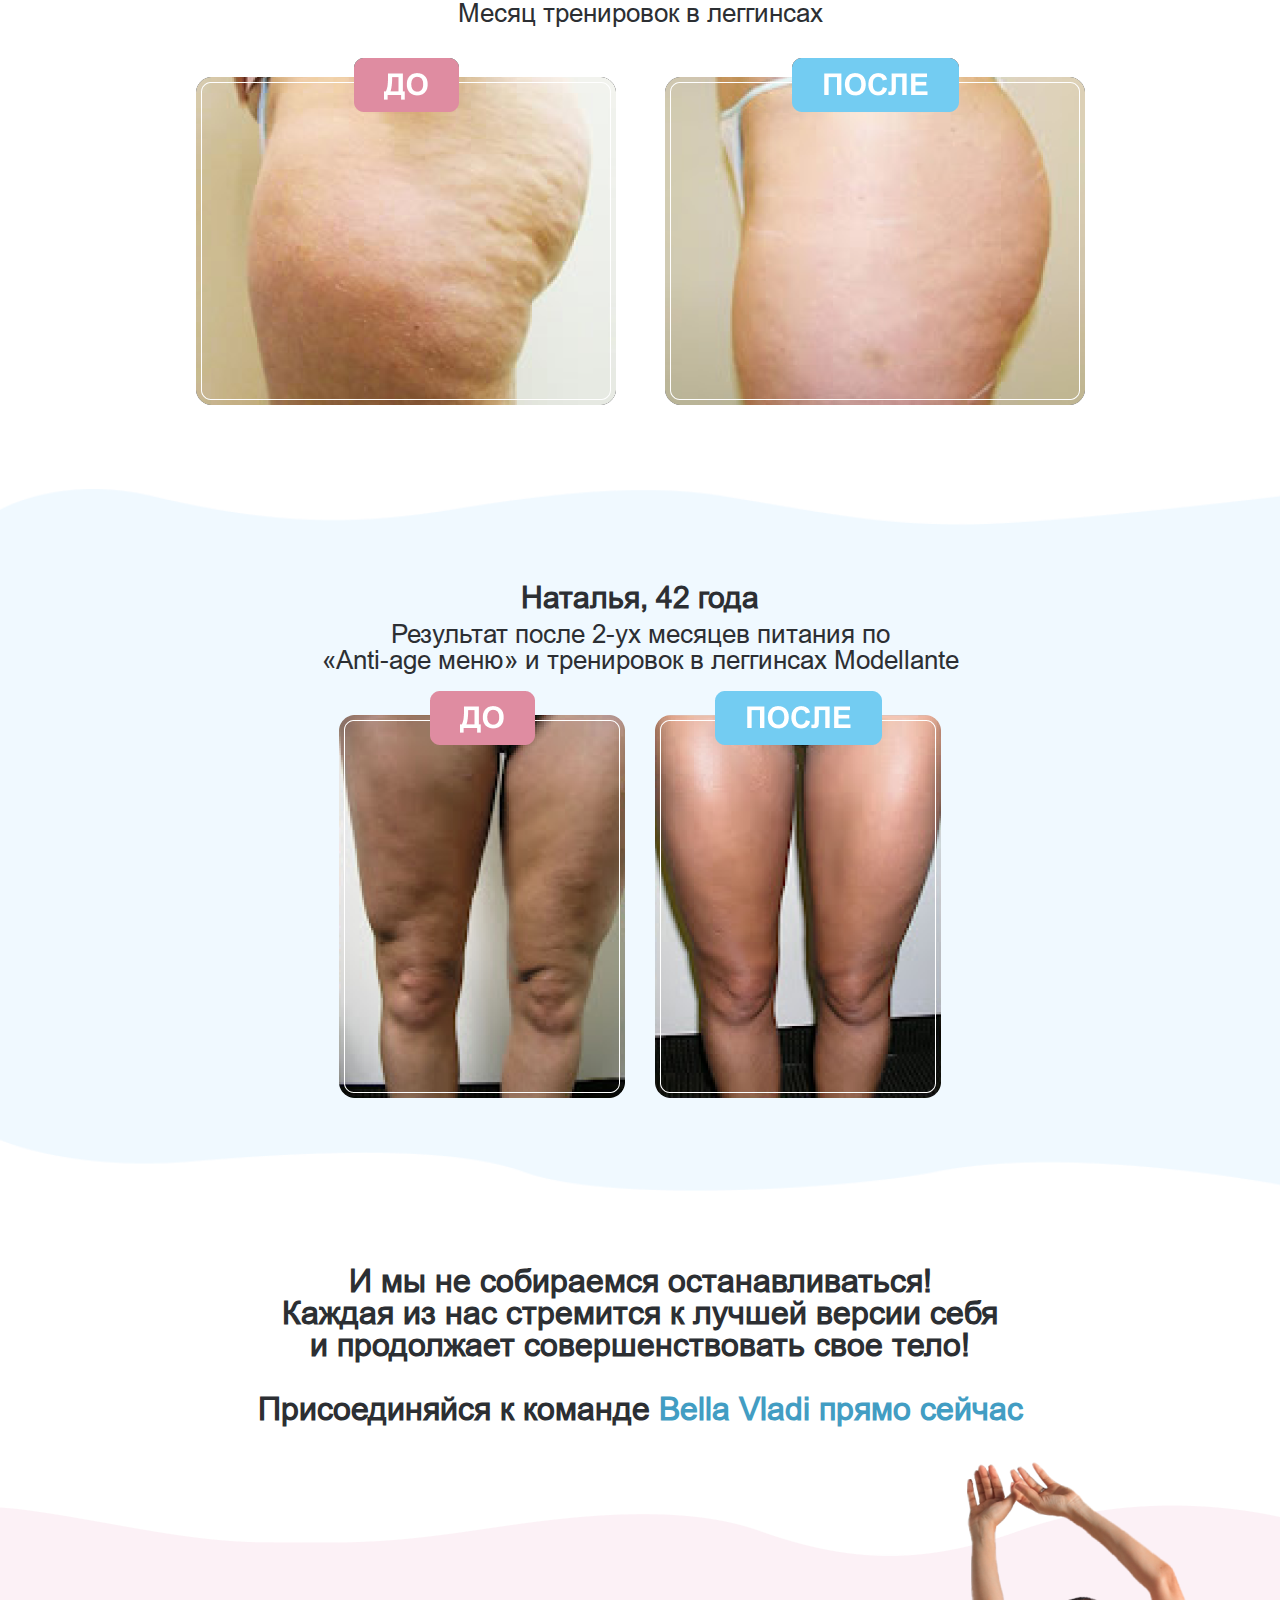
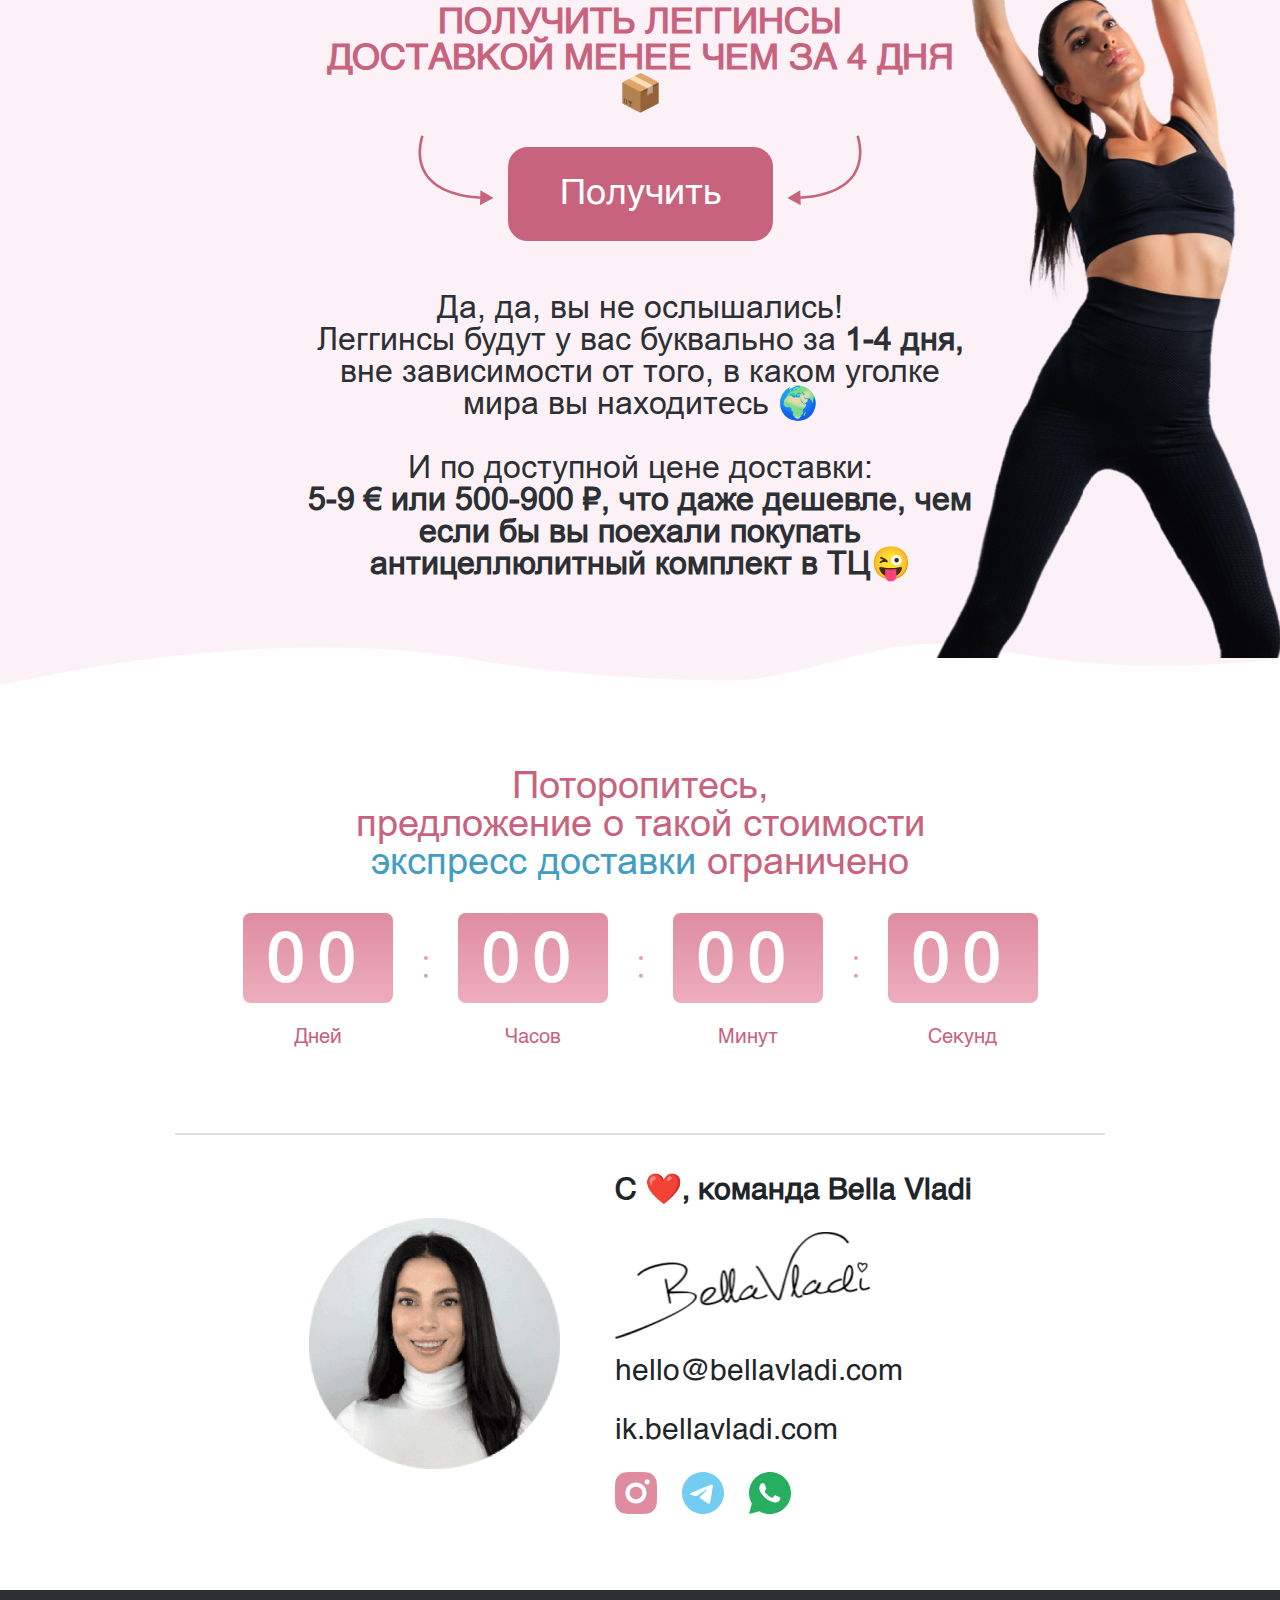
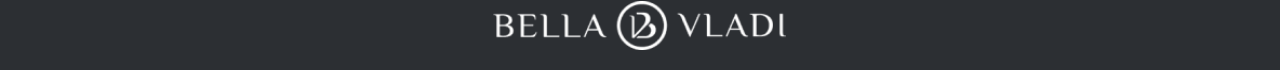
==== commit ff18dfe9: "desktop done" ====
--- a/email-three.html
+++ b/email-three.html
@@ -398,49 +398,189 @@
     <section class="ba-1">
       <div class="container">
         <div class="ba-1-content">
-          
+          <div class="ba-title title">
+            <h1 class="top-title">
+              <b>Наталья, 42 года</b>
+            </h1>
+
+            <h5 class="title">
+              Результат после 2-ух месяцев питания по <br> «Anti-age меню» и тренировок в леггинсах Modellante
+            </h5>
+          </div>
+
+          <div class="ba-images">
+            <div class="before-one">
+              <img src="assets/images/email-three/before-1.png" alt="">
+            </div>
+
+            <div class="after-one">
+              <img src="assets/images/email-three/after-1.png" alt="">
+            </div>
+          </div>
         </div>
       </div>
     </section>
     <!-- ------------------- Section Before After One End ---------------------- -->
 
-
+    <br><br>
 
     <!-- ------------------- Section Before After Two Start ---------------------- -->
     <section class="ba-2">
       <div class="container">
-        
+        <div class="ba-2-content">
+          <div class="ba-title title">
+            <h1 class="top-title">
+              <b>Владислава, 31 год</b>
+            </h1>
+
+            <h5 class="title">
+              Месяц тренировок в леггинсах
+            </h5>
+          </div>
+
+          <br>
+
+          <div class="ba-images">
+            <div class="before-two">
+              <img src="assets/images/email-three/before-2.png" alt="">
+            </div>
+
+            <div class="after-two">
+              <img src="assets/images/email-three/after-2.png" alt="">
+            </div>
+          </div>
+        </div>
       </div>
     </section>
     <!-- ------------------- Section Before After Two End ---------------------- -->
+
+    <br><br>
 
 
     <!-- ------------------- Section Before After Three Start ---------------------- -->
     <section class="ba-3">
       <div class="container">
-        
+
+        <div class="pink-star-1">
+          <img src="assets/images/email-three/pink-star-1.png" alt="">
+        </div>
+
+        <div class="ba-3-content">
+          <div class="ba-title title">
+            <h1 class="top-title">
+              <b>Владислава, 31 год</b>
+            </h1>
+
+            <h5 class="title">
+              Месяц тренировок в леггинсах
+            </h5>
+          </div>
+
+          <div class="pink-star-2">
+            <img src="assets/images/email-three/pink-star-2.png" alt="">
+          </div>
+
+          <div class="pink-star-3">
+            <img src="assets/images/email-three/pink-star-3.png" alt="">
+          </div>
+
+          <div class="ba-images">
+            <div class="before-three">
+              <img src="assets/images/email-three/before-3.png" alt="">
+            </div>
+
+            <div class="after-three">
+              <img src="assets/images/email-three/after-3.png" alt="">
+            </div>
+          </div>
+        </div>
       </div>
     </section>
     <!-- ------------------- Section Before After Three End ---------------------- -->
 
+    <br><br>
 
     <!-- ------------------- Section Before After Four Start ---------------------- -->
     <section class="ba-4">
       <div class="container">
-        
+        <div class="ba-4-content">
+          <div class="ba-title title">
+            <h1 class="top-title">
+              <b>Владислава, 31 год</b>
+            </h1>
+
+            <h5 class="title">
+              Месяц тренировок в леггинсах
+            </h5>
+          </div>
+
+          <br>
+
+          <div class="ba-images">
+            <div class="before-four">
+              <img src="assets/images/email-three/before-4.png" alt="">
+            </div>
+
+            <div class="after-four">
+              <img src="assets/images/email-three/after-4.png" alt="">
+            </div>
+          </div>
+        </div>
       </div>
     </section>
     <!-- ------------------- Section Before After Four End ---------------------- -->
 
+    <br><br>
 
 
     <!-- ------------------- Section Before After Five Start ---------------------- -->
     <section class="ba-5">
       <div class="container">
-        
+        <div class="ba-5-content">
+          <div class="ba-title title">
+            <h1 class="top-title">
+              <b>Наталья, 42 года</b>
+            </h1>
+
+            <h5 class="title">
+              Результат после 2-ух месяцев питания по <br> «Anti-age меню» и тренировок в леггинсах Modellante
+            </h5>
+          </div>
+
+          <div class="ba-images">
+            <div class="before-five">
+              <img src="assets/images/email-three/before-5.png" alt="">
+            </div>
+
+            <div class="after-five">
+              <img src="assets/images/email-three/after-5.png" alt="">
+            </div>
+          </div>
+        </div>
       </div>
     </section>
     <!-- ------------------- Section Before After Five End ---------------------- -->
+
+    <br><br>
+
+
+
+        <!-- -------------------- Title Start--------------------- -->
+        <div class="container">
+          <h3 class="title">
+            <b>
+              И мы не собираемся останавливаться! <br> Каждая из нас стремится к лучшей версии себя <br> и продолжает совершенствовать свое тело! <br>
+              <br>
+              Присоединяйся к команде <span class="text-blue">Bella Vladi прямо сейчас</span>
+            </b>
+          </h3>
+        </div>
+        <!-- ----------------------Title End ------------------- -->
+
+
+
+
+    <br><br> <br>
 
 
 
--- a/assets/css/style.css
+++ b/assets/css/style.css
@@ -1493,39 +1493,39 @@
 
 .feedback-content .feedback-container .feedback-right .client-img-3 {
   width: 271.134px;
-height: 313.248px;
+  height: 313.248px;
   margin-left: -2rem;
 }
 
 .feedback-content .feedback-container .feedback-right .client-img-4 {
   width: 228.138px;
-height: 286.06px;
+  height: 286.06px;
   margin-right: -2rem;
 }
 
 
 .feedback-content .feedback-container .feedback-right .client-img-5 {
   width: 261px;
-height: 252.987px;
+  height: 252.987px;
   margin-left: -2rem;
 }
 
 .feedback-content .feedback-container .feedback-right .client-img-6 {
   width: 234.157px;
-height: 325.416px;
+  height: 325.416px;
   margin-right: -2rem;
 }
 
 
 .feedback-content .feedback-container .feedback-right .client-img-7 {
   width: 310.351px;
-height: 202.885px;
+  height: 202.885px;
   margin-left: -2rem;
 }
 
 .feedback-content .feedback-container .feedback-right .client-img-8 {
   width: 247.277px;
-height: 377px;
+  height: 377px;
   margin-right: -2rem;
 }
 
@@ -1540,8 +1540,7 @@
 
 /* -------- Before-After 1------- */
 
-.ba-1
-{
+.ba-1 {
   width: 100%;
   background: url(/assets/images/email-one/blue0bg.png);
   background-repeat: no-repeat;
@@ -1550,15 +1549,96 @@
   margin-bottom: 26px;
 }
 
-.ba-1 .ba-1-content 
+.ba-1 .ba-1-content {
+  height: 542.595px;
+  display: flex;
+  flex-direction: column;
+  align-items: center;
+  justify-content: center;
+  gap: 10px;
+}
+
+.ba-1 .ba-1-content .top-title,
+.ba-2 .ba-2-content .top-title,
+.ba-4 .ba-3-content .top-title,
+.ba-5 .ba-5-content .top-title,
+.ba-5 .ba-5-content .top-title {
+  font-size: 30px;
+  font-weight: 700;
+}
+
+.ba-1 .ba-1-content .ba-images,
+.ba-2 .ba-2-content .ba-images,
+.ba-3 .ba-3-content .ba-images,
+.ba-4 .ba-4-content .ba-images,
+.ba-5 .ba-5-content .ba-images {
+  display: flex;
+  align-items: center;
+  justify-content: center;
+  gap: 30px;
+}
+
+.ba-3 {
+  width: 100%;
+  background: url(/assets/images/email-three/pink-bg.png);
+  background-repeat: no-repeat;
+  background-size: 100% 100%;
+  background-position: center;
+  margin-top: 36px;
+  position: relative;
+}
+
+.ba-3 .pink-star-1
 {
-  height: 542.595px;
+  position: absolute;
+  top: 5rem;
+}
+
+.ba-3 .pink-star-2
+{
+  position: absolute;
+  top: 15rem;
+  left: 16rem;
+}
+
+.ba-3 .pink-star-3
+{
+  width: 196.77px;
+  height: 197.809px;
+  position: absolute;
+  top: 20rem;
+  right: 0;
+}
+
+.ba-3 .ba-3-content {
+  height: 872.595px;
   display: flex;
   flex-direction: column;
   align-items: center;
   justify-content: center;
-
-}
+  gap: 20px;
+}
+
+.ba-5 {
+  width: 100%;
+  background: url(/assets/images/email-one/blue0bg.png);
+  background-repeat: no-repeat;
+  background-size: 100% 100%;
+  background-position: center;
+  margin-bottom: 26px;
+  margin-top: 36px;
+}
+
+.ba-5 .ba-5-content {
+  height: 702.595px;
+  display: flex;
+  flex-direction: column;
+  align-items: center;
+  justify-content: center;
+  gap: 10px;
+}
+
+
 
 
 /* -------- Before-After 2------- */
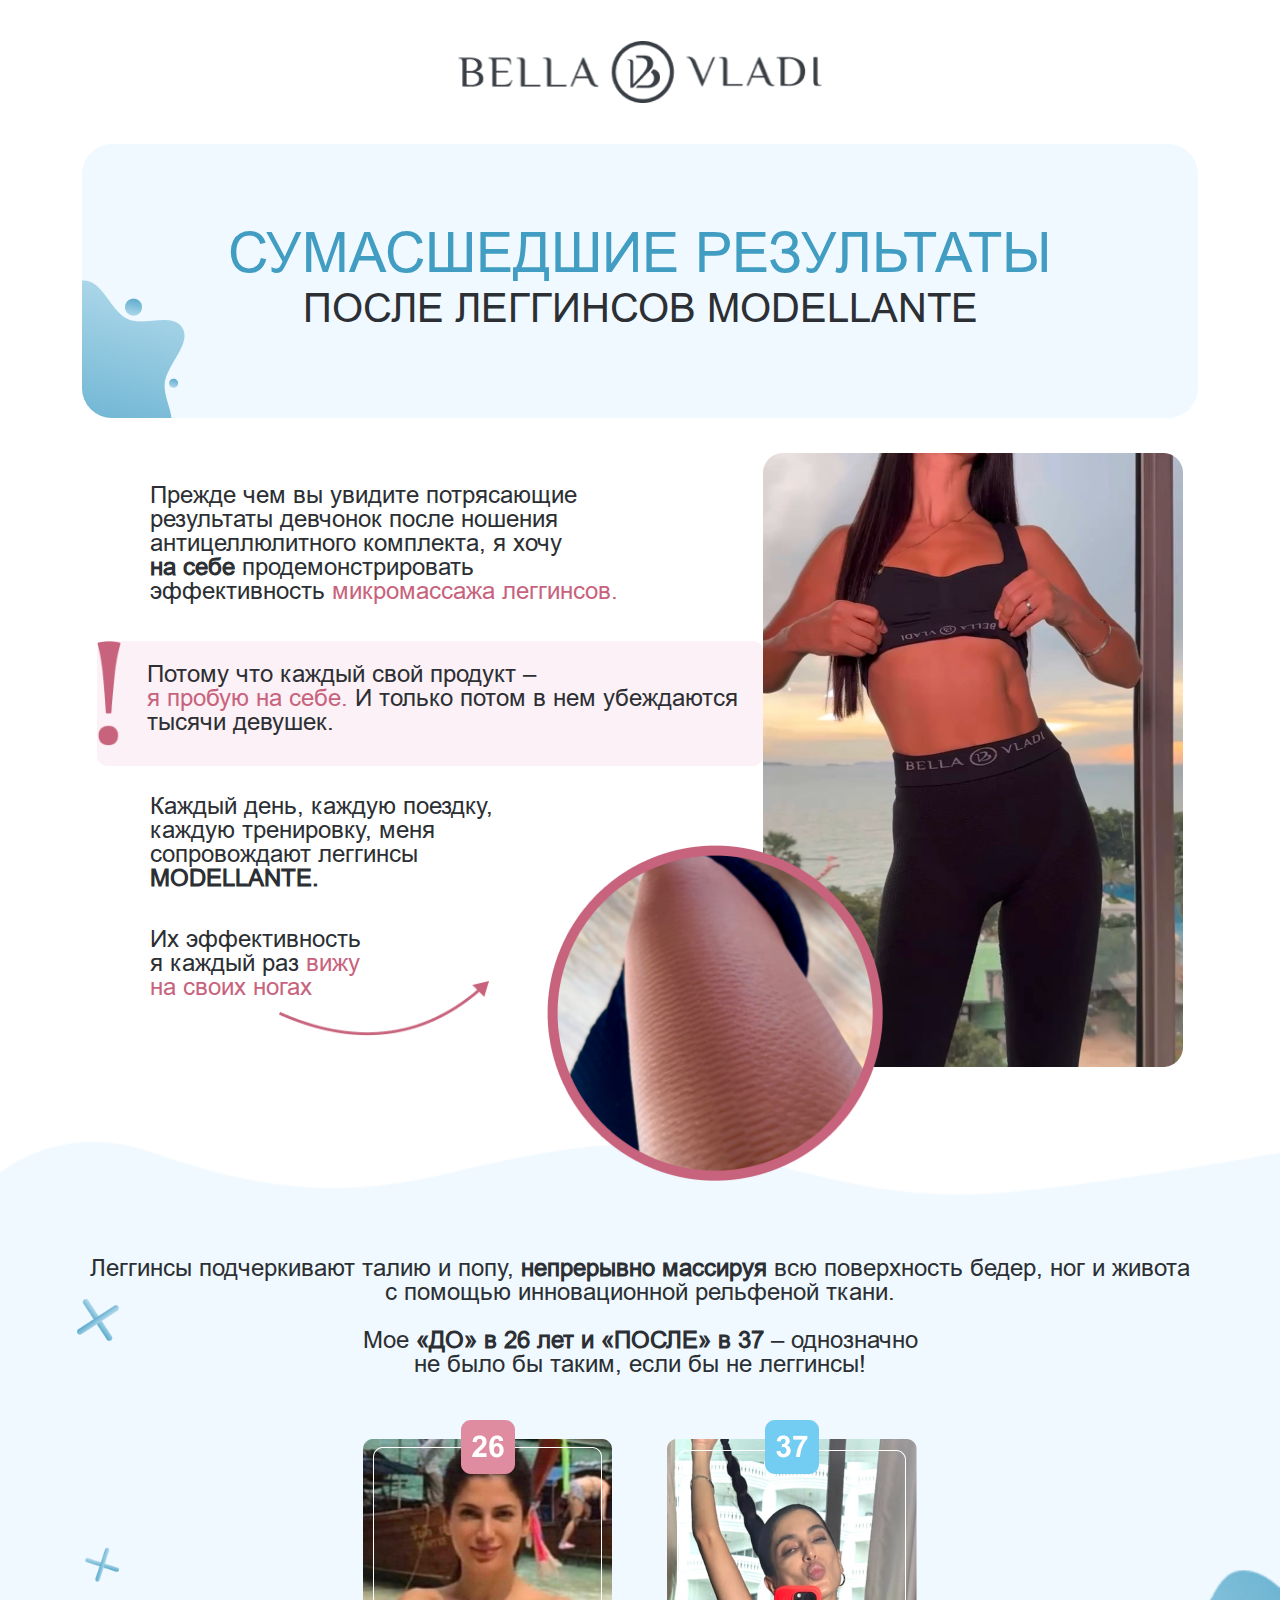
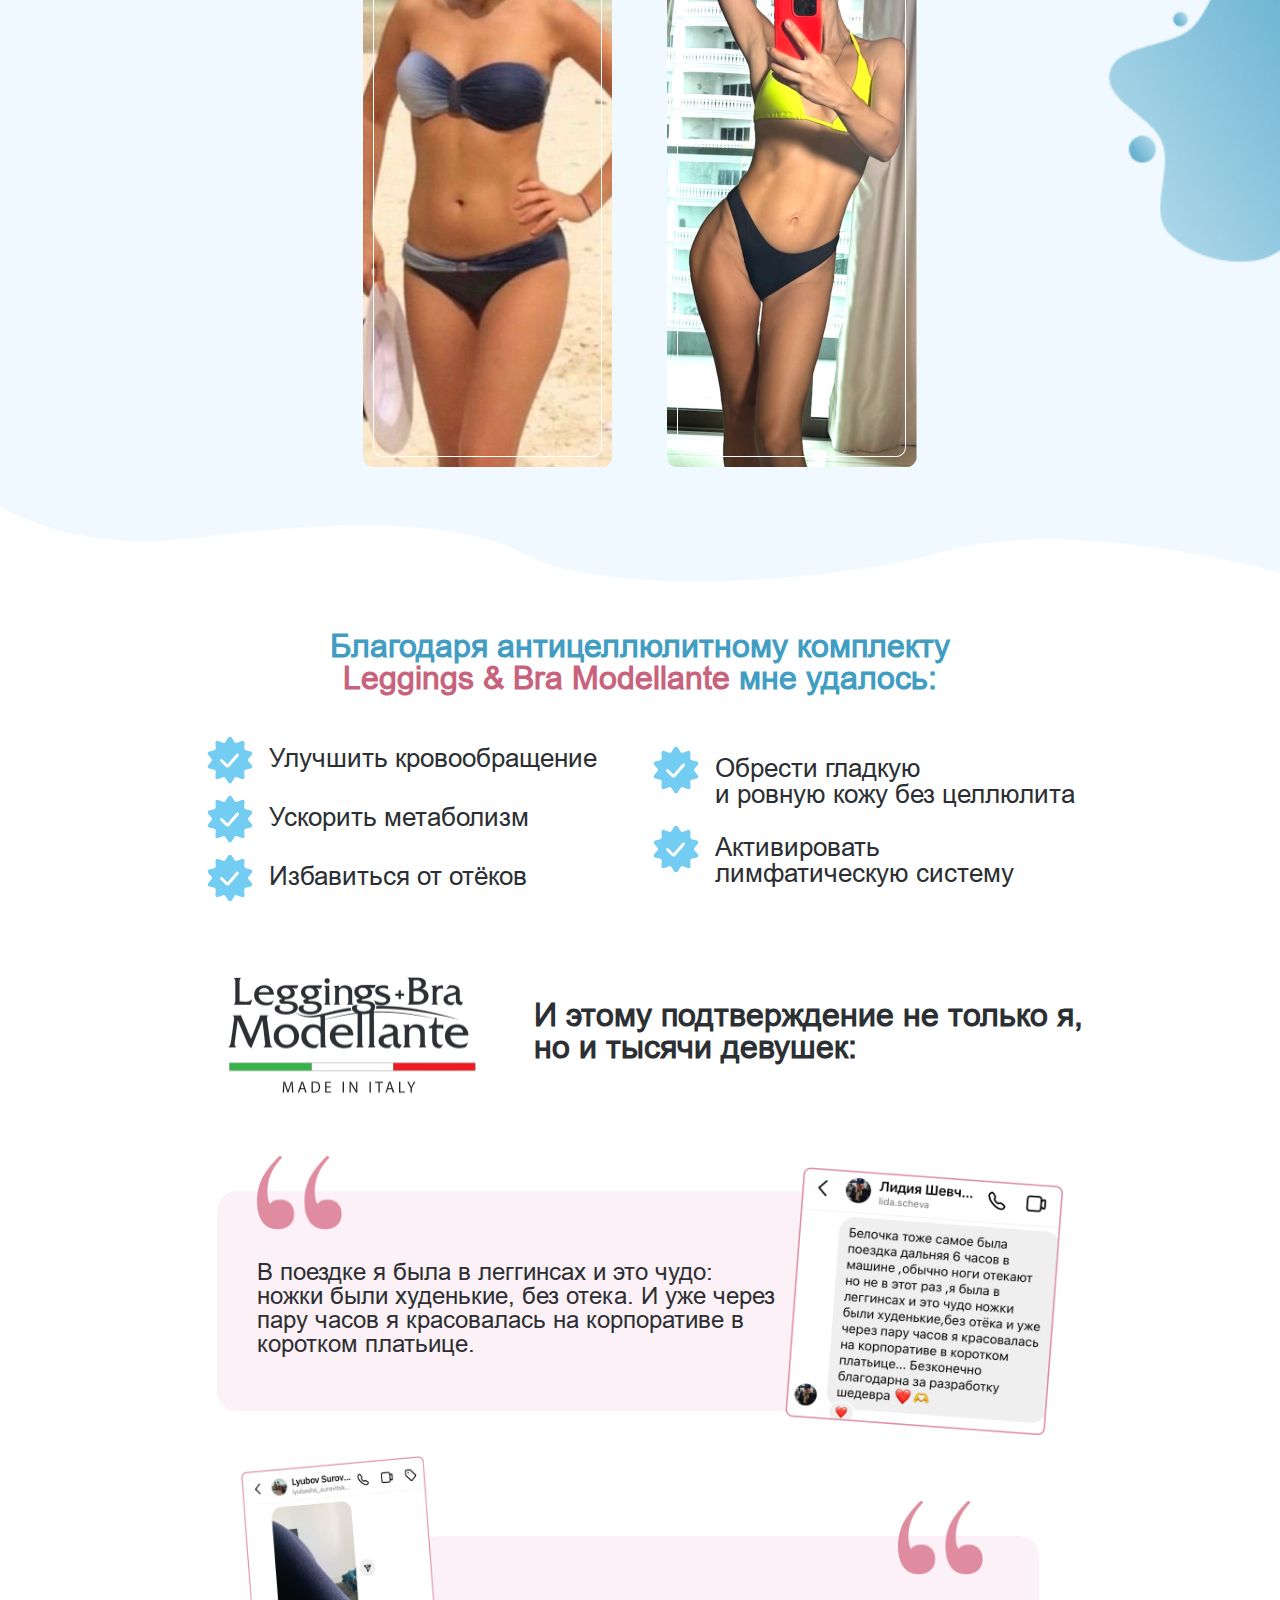
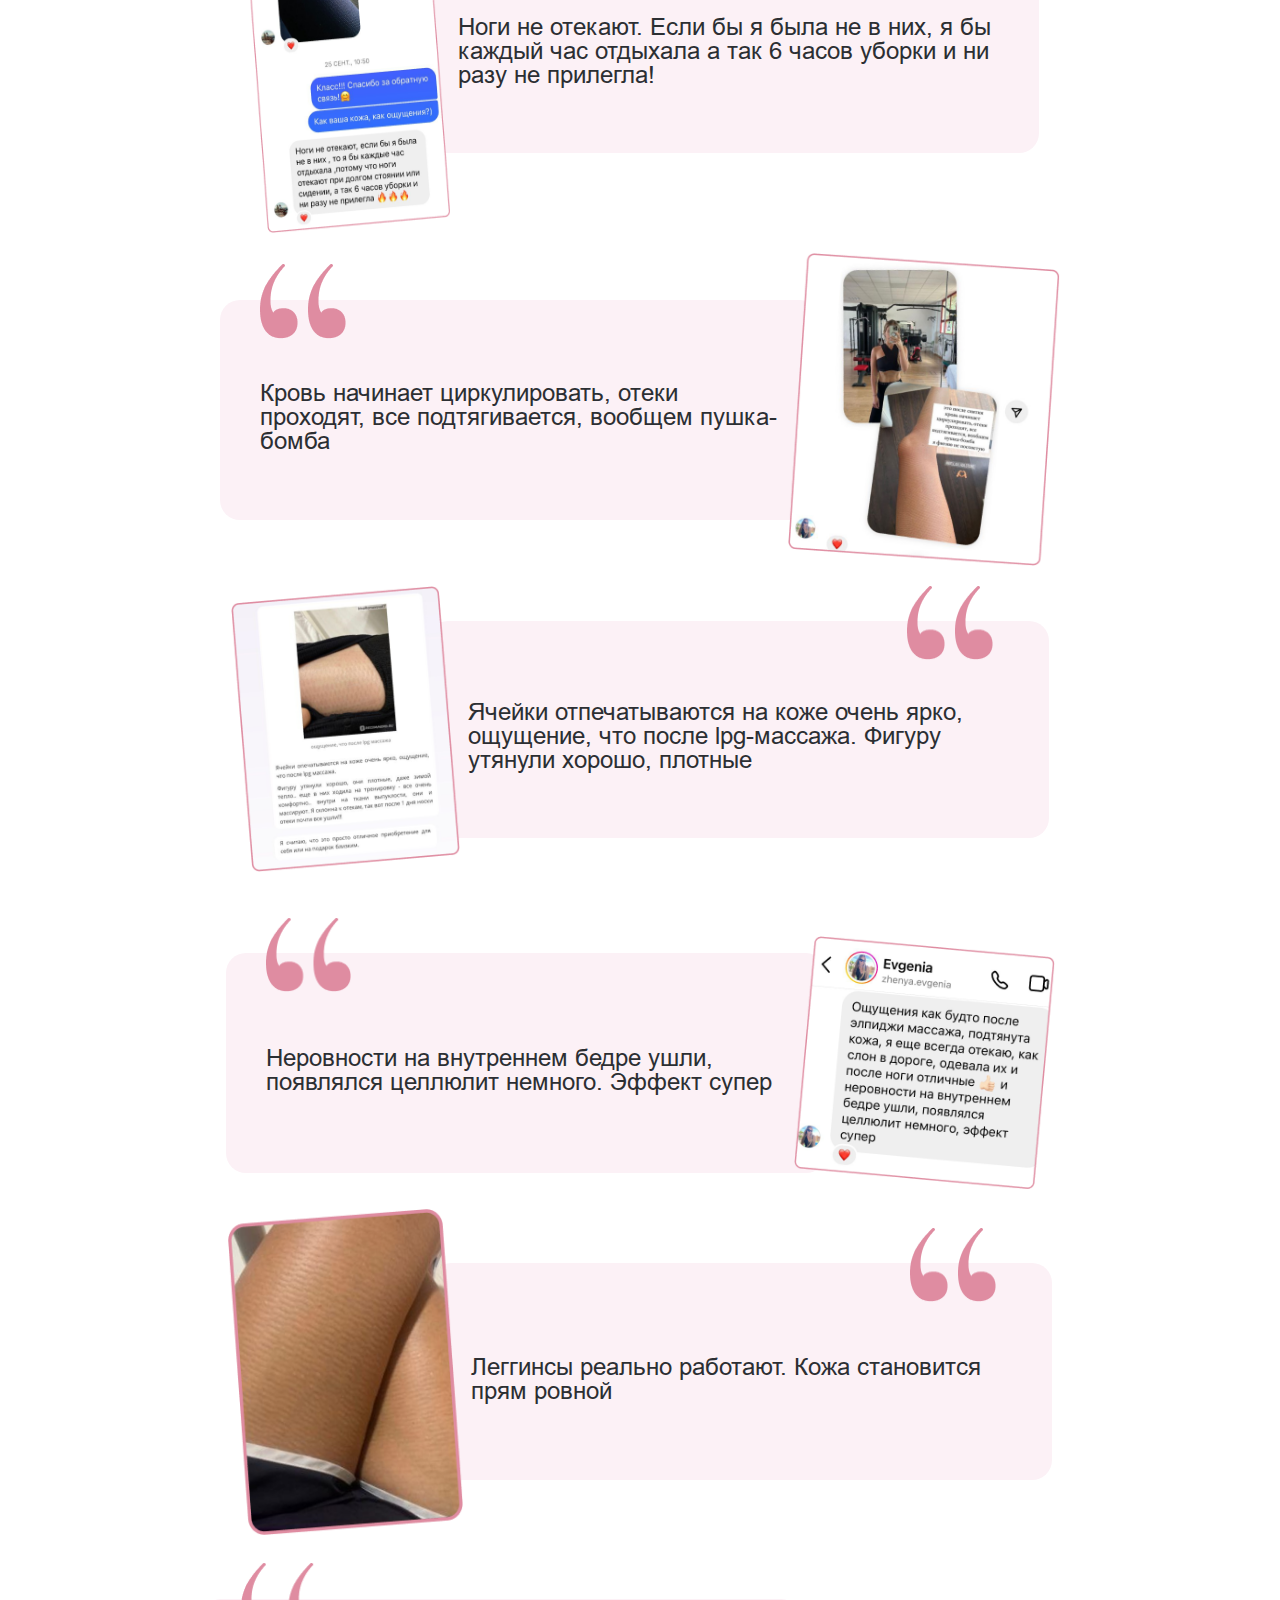
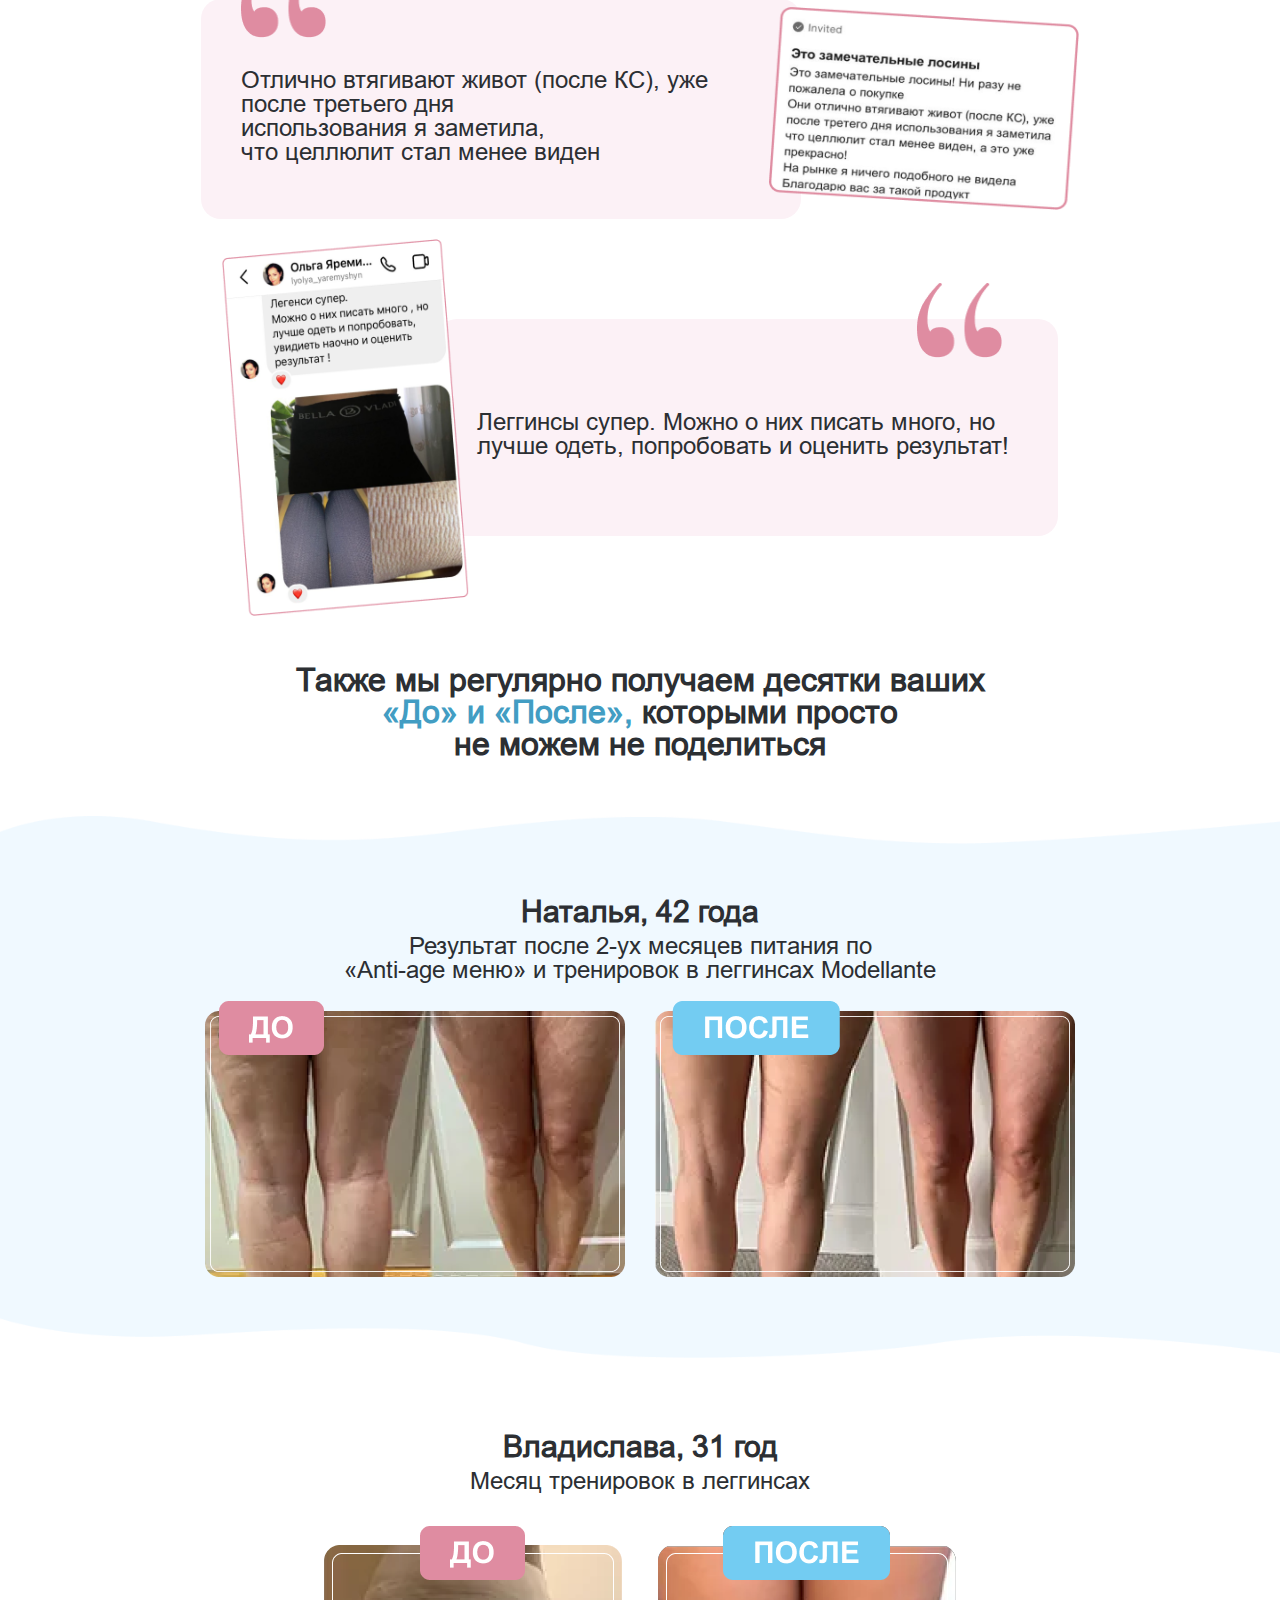
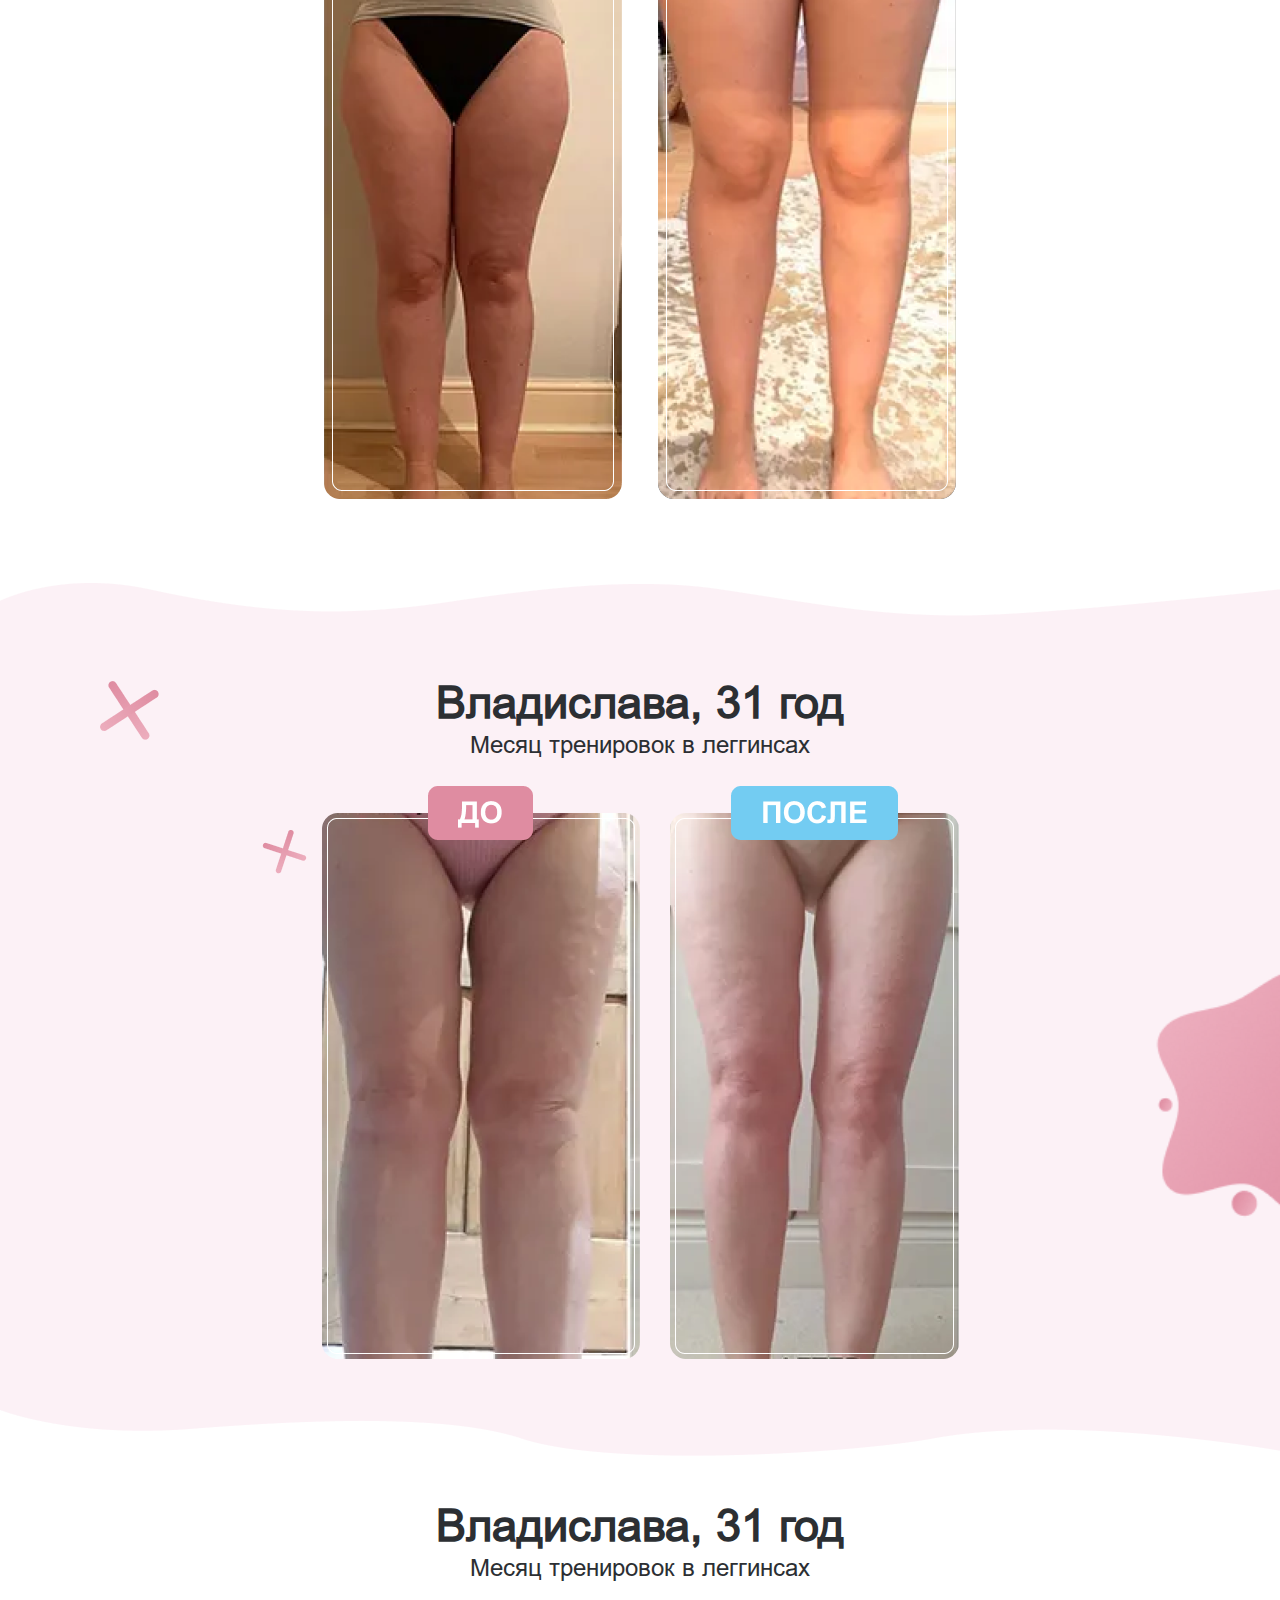
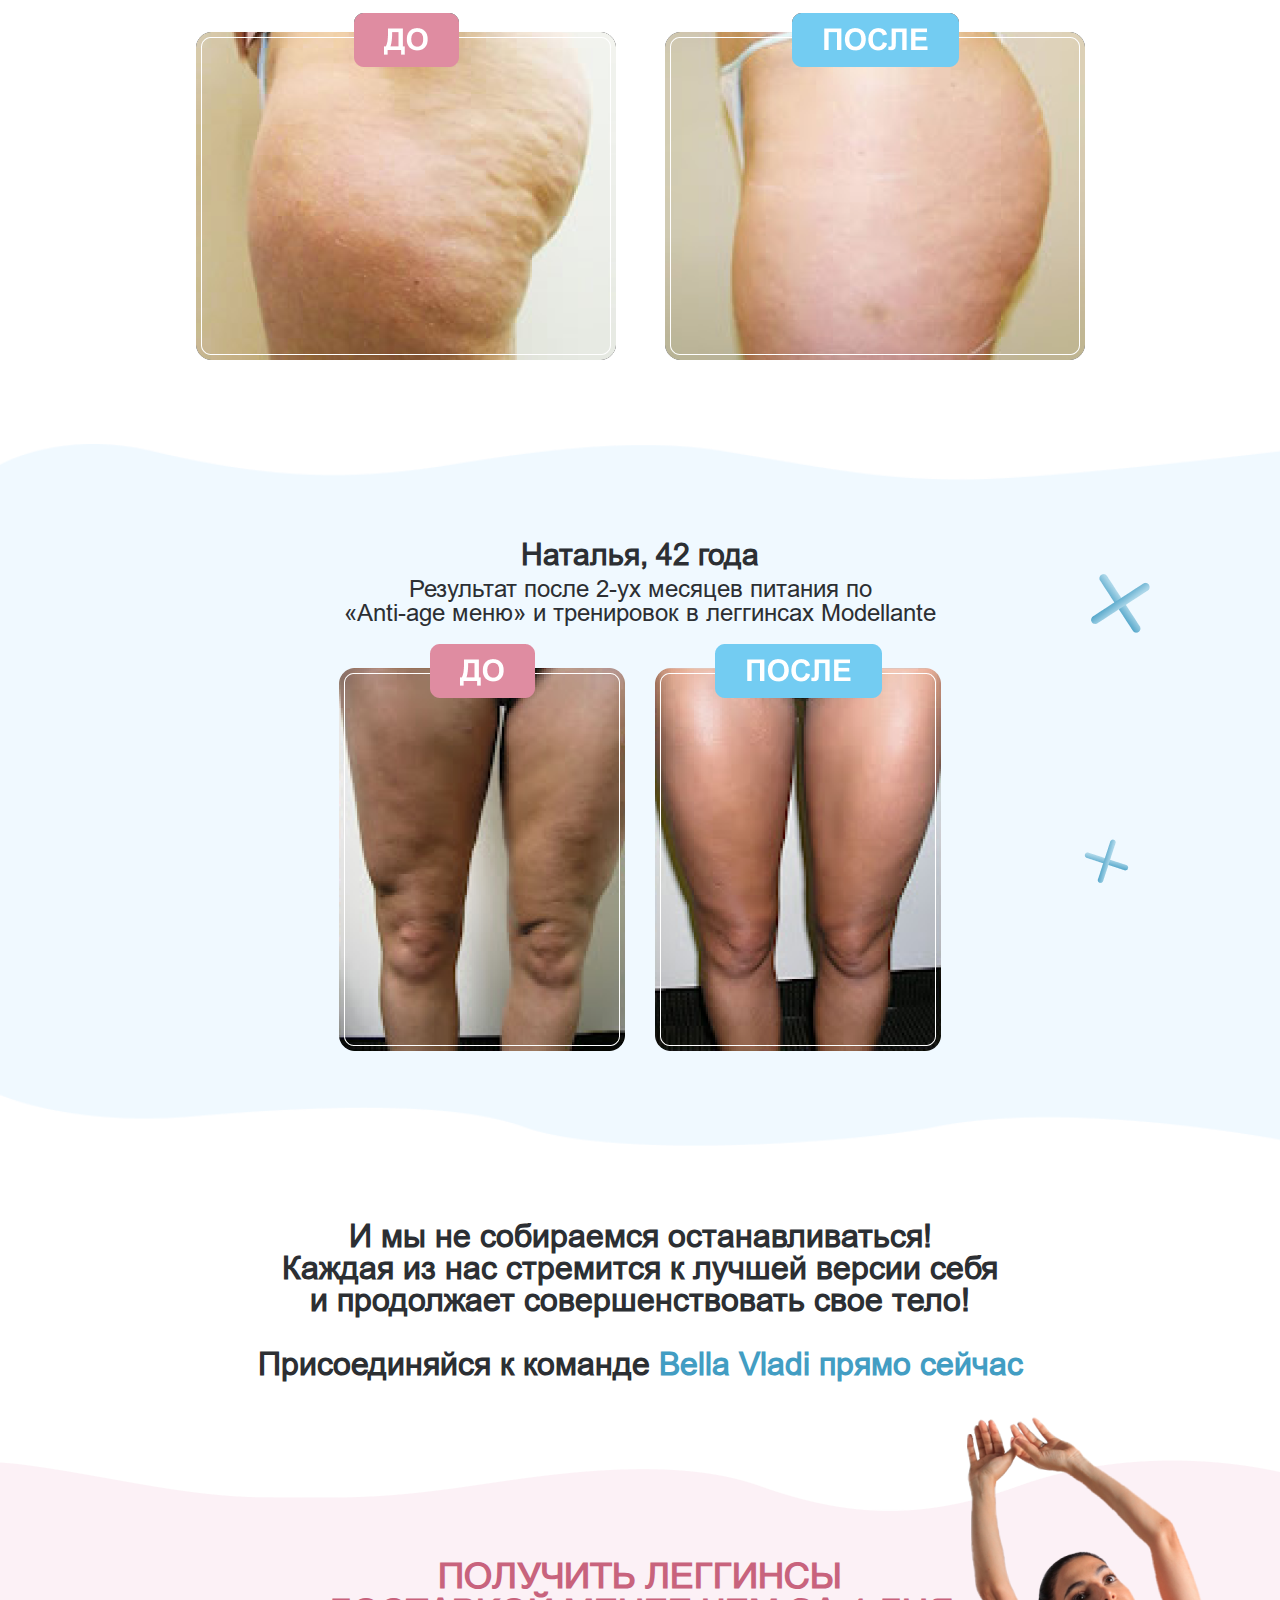
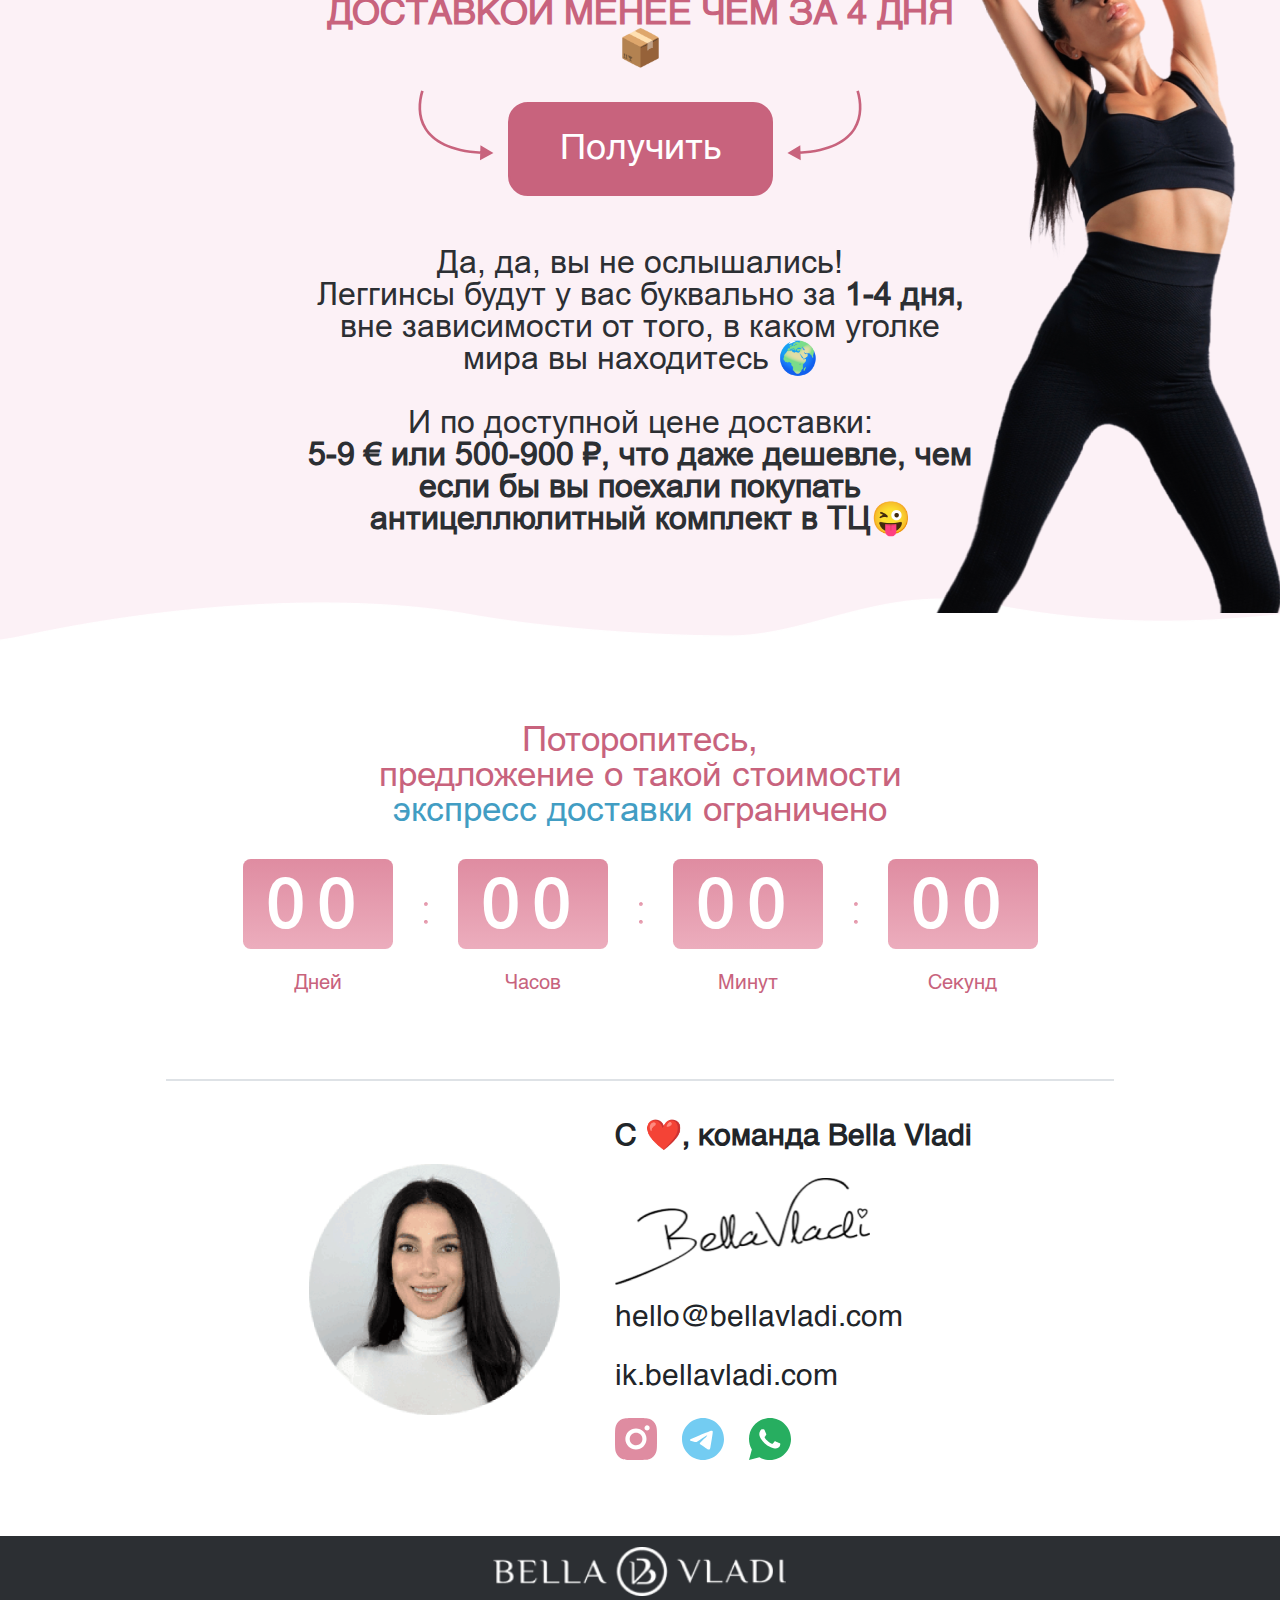
==== commit 9eb63be6: "email-1 responsive" ====
--- a/email-three.html
+++ b/email-three.html
@@ -547,6 +547,14 @@
             </h5>
           </div>
 
+          <div class="blue-star-1">
+            <img src="assets/images/email-three/blue-bg-star1.png" alt="">
+          </div>
+
+          <div class="blue-star-2">
+            <img src="assets/images/email-three/blue-bg-star2.png" alt="">
+          </div>
+
           <div class="ba-images">
             <div class="before-five">
               <img src="assets/images/email-three/before-5.png" alt="">
@@ -565,17 +573,18 @@
 
 
 
-        <!-- -------------------- Title Start--------------------- -->
-        <div class="container">
-          <h3 class="title">
-            <b>
-              И мы не собираемся останавливаться! <br> Каждая из нас стремится к лучшей версии себя <br> и продолжает совершенствовать свое тело! <br>
-              <br>
-              Присоединяйся к команде <span class="text-blue">Bella Vladi прямо сейчас</span>
-            </b>
-          </h3>
-        </div>
-        <!-- ----------------------Title End ------------------- -->
+    <!-- -------------------- Title Start--------------------- -->
+    <div class="container">
+      <h3 class="title">
+        <b>
+          И мы не собираемся останавливаться! <br> Каждая из нас стремится к лучшей версии себя <br> и продолжает
+          совершенствовать свое тело! <br>
+          <br>
+          Присоединяйся к команде <span class="text-blue">Bella Vladi прямо сейчас</span>
+        </b>
+      </h3>
+    </div>
+    <!-- ----------------------Title End ------------------- -->
 
 
 
--- a/assets/css/style.css
+++ b/assets/css/style.css
@@ -135,11 +135,9 @@
 
 .home {
   margin: 0 auto;
-
 }
 
 .home .hero-banner {
-  width: 100%;
   height: 286px;
   border-radius: 30px;
   background: var(--pink-50);
@@ -162,6 +160,8 @@
   position: absolute;
   right: 0;
   bottom: 0;
+  width: 196.77px;
+  height: 197.809px;
 }
 
 .hero-banner .hero-heading {
@@ -172,25 +172,20 @@
 }
 
 .hero-bottom {
-  display: flex;
-  align-items: center;
-  justify-content: flex-end;
-  gap: 35px;
-  width: 100%;
-  padding: 35px 0;
-  position: relative;
-}
-
-.hero-bottom .hero-left {
-  width: 40%;
-  padding-left: 89px;
-}
+  position: relative;
+  display: flex;
+  align-items: center;
+  justify-content: center;
+  gap: 46px;
+  margin-top: 36px
+}
+
 
 .hero-bottom .hero-left .arrow {
   position: absolute;
-  left: 20%;
-  top: 36%;
-  width: 256.106px;
+  margin-left: 10rem;
+  margin-top: -3rem;
+  width: 226.106px;
 }
 
 .hero-bottom .hero-left .hero-content {
@@ -198,15 +193,8 @@
 }
 
 
-.hero-bottom .hero-right {
-  width: 60%;
-  display: flex;
-  justify-content: end;
-}
-
 .hero-bottom .hero-right .hero-left-img img {
-
-  height: 388px;
+  width: 515.048px;
 }
 
 /* -----------------Home Section End----------------- */
@@ -215,7 +203,6 @@
 
 /* -----------------Section Two Start----------------- */
 .section-two {
-  width: 100%;
   background: url(/assets/images/email-one/blue0bg.png);
   background-repeat: no-repeat;
   background-size: 100% 100%;
@@ -279,6 +266,8 @@
 }
 
 /* -----------------Section Two End----------------- */
+
+
 
 /* -----------------List Start----------------- */
 
@@ -550,7 +539,6 @@
 
 /* -----------------Section Six Start----------------- */
 .section-six {
-  width: 100%;
   margin-bottom: 76px;
 }
 
@@ -569,7 +557,6 @@
 
 .section-six-content .right-content {
   margin-left: -4.2rem;
-
 }
 
 .section-six-content .right-content .highlight {
@@ -613,13 +600,11 @@
 .section-seven-content .content-top {
   display: flex;
   align-items: center;
-  justify-content: space-between;
-  width: 80%;
-  margin: 0 auto;
+  justify-content: center;
+  gap: 46px;
 }
 
 .section-seven-content .content-top .content-left .blue-icon .white-box {
-  width: 515px;
   height: 188px;
   background-color: #fff;
   border: 2px solid var(--text-blue);
@@ -725,7 +710,6 @@
 
 /* -----------------Section Nine Start----------------- */
 .section-nine {
-  width: 100%;
   margin-top: 5rem;
 }
 
@@ -780,7 +764,7 @@
 }
 
 .border {
-  width: 930px;
+  width: 85%;
   margin: 0 auto;
   height: 1px;
   background: #E0E0E0;
@@ -1627,6 +1611,7 @@
   background-position: center;
   margin-bottom: 26px;
   margin-top: 36px;
+  position: relative;
 }
 
 .ba-5 .ba-5-content {
@@ -1638,18 +1623,18 @@
   gap: 10px;
 }
 
-
-
-
-/* -------- Before-After 2------- */
-
-
-/* -------- Before-After 3------- */
-
-
-/* -------- Before-After 4------- */
-
-/* -------- Before-After 5------- */
-
-
-/* ------------------ Email-3 Before-After Sectiont End ------------------ */+.ba-5 .blue-star-1
+{
+  position: absolute;
+  top: 7rem;
+  right: 7rem;
+}
+
+.ba-5 .blue-star-2
+{
+  position: absolute;
+  right: 9rem;
+  bottom: 16rem;
+}
+
+
--- a/assets/css/responsive.css
+++ b/assets/css/responsive.css
@@ -0,0 +1,635 @@
+/* Extra small devices (phones, 600px and down) */
+@media only screen and (max-width: 600px) {
+    :root {
+        --heading-1: 18px;
+        --heading-2: 20px;
+        --heading-3: 19px;
+        --heading-4: 12px;
+        --heading-5: 13px;
+    }
+
+
+    /* Navbar Logo */
+
+    .navbar img {
+        width: 140.706px;
+        height: 25px;
+    }
+
+    /* Home Banner */
+    .home .hero-banner {
+        height: 156px;
+    }
+
+    .hero-banner .left-icon {
+        width: 60px;
+        height: 60px;
+    }
+
+    .hero-banner .right-icon {
+        width: 60px;
+        height: 60px;
+    }
+
+
+    /* Hero Bottom */
+    .hero-bottom {
+        flex-direction: column;
+        gap: 12px;
+    }
+
+    .hero-left {
+        display: flex;
+        gap: 3px;
+    }
+
+    .hero-bottom .hero-left .arrow {
+        display: none;
+    }
+
+    .hero-bottom .hero-right .hero-left-img img {
+        width: 300px;
+    }
+
+
+    /* Section 2 */
+    .top-part .shadow-text,
+    .bottom-part .shadow-text {
+        font-size: 49.625px;
+    }
+
+    .top-part .top-progress img {
+        width: 47px;
+        height: 54px;
+    }
+
+    .top-part .top-progress .blue-box,
+    .top-part .top-progress .pink-boxx {
+        padding: 10px 20px 10px 20px;
+    }
+
+    /* Section 4 */
+    .box-items {
+        width: 300px;
+    }
+
+    .color-plate .color-box {
+        height: 180px;
+        width: 300px;
+    }
+
+    .color-box .left-plate .brand-logo {
+        background-color: #fff;
+        width: 124px;
+        height: 67px;
+    }
+
+    .brand-logo .logo-one {
+        width: 105px;
+        height: 56px;
+    }
+
+    .brand-logo .logo-two {
+        width: 115px;
+        height: 30px;
+    }
+
+    .right-plate img {
+        width: 108px;
+        height: 180px;
+    }
+
+    /* Section 4 */
+    .star-one,
+    .star-two,
+    .star-three,
+    .star-four,
+    .star-five {
+        display: none;
+    }
+
+    .star-four {
+        display: none;
+    }
+
+
+    .box-items {
+        width: 300px;
+        padding: 10px 25px;
+    }
+
+    .box-right {
+        width: 68px;
+        right: -2px;
+    }
+
+    .box-two img {
+        width: 60px;
+    }
+
+    .box-three img {
+        width: 82.99px;
+        margin-left: -1rem;
+    }
+
+
+
+    /* Section 5 */
+
+    .section-five-box {
+        width: 300px;
+        height: 220px;
+    }
+
+    .exc-mark img {
+        width: 13px;
+      }
+      
+
+    .top-content img {
+        width: 280.509px;
+        height: auto;
+    }
+
+
+    /* Section 6 */
+    .section-six-content .left-content img {
+        width: 150px;
+        height: auto;
+        margin-left: 0;
+    }
+
+    .section-six-content .right-content {
+        margin-left: -2.2rem;
+      }
+      
+
+    .section-six-content .right-content .highlight {
+        gap: 5px;
+      }
+      
+      .section-six-content .right-content .h-one img,
+      .section-six-content .right-content .h-two img {
+        width: 60px;
+        height: 60px;
+      }
+      
+
+
+    /* Section Seven */
+    .section-seven-content .content-top {
+        display: flex;
+        flex-direction: column;
+        align-items: center;
+        justify-content: center;
+        gap: 14px;
+      }
+
+    .section-seven-content .content-top .content-left .blue-icon .white-box {
+        height: 130px;
+    }
+
+    .section-seven-content .content-top .content-left .blue-icon img {
+        width: 30px;
+        height: 30px;
+    }
+    .section-seven-content .content-top .content-right img {
+        width: 230.571px;
+    }
+
+
+    /* Section 8 */
+
+    .section-eight .right-img {
+        display: none;
+    }
+
+    .section-eight-content .content-title h1 {
+        font-size: 16px;
+    }
+
+    .section-eight-content .left-content .button img {
+        width: 53.424px;
+        height: 41px;
+    }
+
+    .section-eight-content .left-content .button button {
+        padding: 2px 30px;
+        font-size: 20px;
+    }
+
+    /* Time */
+    .time-content {
+        column-gap: 10px;
+    }
+    .time-content .colon {
+        margin-top: -2rem;
+        width: 3px;
+      }
+
+    .time-content input {
+        font-size: 14px;
+        width: 40px;
+        letter-spacing: 1px;
+        height: 30px;
+    }
+
+    .time-content label {
+        font-size: 12px;
+    }
+
+
+    /* About */
+
+    .about-content .my-img {
+        width: 50px;
+        height: 50px;
+    }
+
+    .about-content .details .name,
+    .about-content .details .mail {
+        font-size: 12px;
+    }
+
+    .about-content .details img {
+        width:90.87px;
+        height: 40px;
+    }
+
+
+    .about-content .details .social-icon svg {
+        height: 25px;
+        width: 25px;
+    }
+
+    .footer .footer-logo {
+        width: 140.254px;
+        height: 32.413px;
+    }
+}
+
+/* Small devices (portrait tablets and large phones, 600px and up) */
+@media (min-width: 601px) and (max-width: 812px) {
+    :root {
+        --heading-1: 24px;
+        --heading-2: 20px;
+        --heading-3: 19px;
+        --heading-4: 15px;
+        --heading-5: 18px;
+    }
+
+
+    /* Navbar Logo */
+
+    .navbar img {
+        width: 200.706px;
+        height: 35px;
+    }
+
+    /* Home Banner */
+    .home .hero-banner {
+        height: 206px;
+    }
+
+    .hero-banner .left-icon {
+        width: 90px;
+        height: 90px;
+    }
+
+    .hero-banner .right-icon {
+        width: 90px;
+        height: 90px;
+    }
+
+
+    /* Hero Bottom */
+    .hero-bottom {
+        flex-direction: column;
+        gap: 16px;
+        width: 100%;
+    }
+
+    .hero-left {
+        display: flex;
+        gap: 12px;
+    }
+
+    .hero-bottom .hero-left .arrow {
+        display: none;
+    }
+
+    /* Section 4 */
+    .box-items {
+        width: 550px;
+    }
+
+    .color-plate .color-box {
+        height: 281px;
+        width: 550px;
+    }
+
+    .color-box .left-plate .brand-logo {
+        background-color: #fff;
+        width: 194px;
+        height: 97px;
+    }
+
+    .brand-logo .logo-one {
+        width: 155px;
+        height: 56px;
+    }
+
+    .brand-logo .logo-two {
+        width: 175px;
+        height: 30px;
+    }
+
+    .right-plate img {
+        width: 208px;
+        height: 294px;
+    }
+
+    /* Section 4 */
+    .star-one {
+        width: 86.77px;
+        height: 87.809px;
+    }
+
+    .star-four {
+        width: 66.77px;
+        height: 67.809px;
+    }
+
+    .box-items {
+        width: 480px;
+    }
+
+    .box-right {
+        width: 128px;
+        position: absolute;
+        bottom: 0;
+        right: 0;
+    }
+
+    .box-two img {
+        width: 101px;
+    }
+
+    .box-three img {
+        width: 172.99px;
+        margin-left: -3rem;
+    }
+
+
+
+    /* Section 5 */
+
+    .section-five-box {
+        width: 520px;
+        height: 280px;
+    }
+
+    .top-content img {
+        width: 400.509px;
+        height: auto;
+    }
+
+
+    /* Section 6 */
+    .section-six-content .left-content img {
+        width: 279.912px;
+        height: auto;
+        margin-left: 0;
+    }
+
+
+    /* Section Seven */
+
+    .section-seven-content .content-top .content-left .blue-icon .white-box {
+        height: 130px;
+    }
+
+    .section-seven-content .content-top .content-left .blue-icon img {
+        width: 30px;
+        height: 30px;
+    }
+
+    .section-seven-content .content-top {
+        gap: 14px;
+    }
+
+    .section-seven-content .content-top .content-right img {
+        width: 230.571px;
+    }
+
+
+    /* Section 8 */
+
+    .section-eight .right-img {
+        display: none;
+    }
+
+    .section-eight-content .content-title h1 {
+        font-size: 24px;
+    }
+
+    .section-eight-content .left-content .button img {
+        width: 53.424px;
+        height: 51px;
+    }
+
+    .section-eight-content .left-content .button button {
+        padding: 10px 40px;
+        font-size: 24px;
+    }
+
+    /* Time */
+    .time-content {
+        column-gap: 20px;
+    }
+
+    .time-content input {
+        font-size: 32px;
+        width: 90px;
+        height: 50px;
+    }
+
+    .time-content label {
+        font-size: 14px;
+    }
+
+
+    /* About */
+
+    .about-content .my-img {
+        width: 201px;
+        height: 201px;
+    }
+
+    .about-content .details .name,
+    .about-content .details .mail {
+        font-size: 22px;
+    }
+
+    .about-content .details img {
+        width: 210.87px;
+        height: 90px;
+    }
+
+
+    .about-content .details .social-icon svg {
+        height: 35px;
+        width: 35px;
+    }
+
+    .footer .footer-logo {
+        width: 194.254px;
+        height: 38.413px;
+    }
+}
+
+
+/* Medium devices (landscape tablets, 812px and up) */
+@media (min-width: 812px) and (max-width: 1024px) {
+    :root {
+        --heading-1: 34px;
+        --heading-2: 28px;
+        --heading-3: 25px;
+        --heading-4: 22px;
+        --heading-5: 20px;
+    }
+
+    /* Navbar Logo */
+
+    .navbar img {
+        width: 200.706px;
+        height: 35px;
+    }
+
+    /* Home Section Start */
+
+    .hero-banner .left-icon {
+        width: 150px;
+        height: 150px;
+    }
+
+    .hero-banner .right-icon {
+        width: 140px;
+        height: 140px;
+    }
+
+    .hero-bottom .hero-right .hero-left-img img {
+        width: 350.048px;
+    }
+
+    .hero-bottom .hero-left .arrow {
+        width: 170.106px;
+        margin-top: -2rem;
+    }
+
+    /* Home Section end */
+
+    .star-one {
+        width: 136.77px;
+        height: 137.809px;
+    }
+
+    .star-four {
+        width: 116.77px;
+        height: 117.809px;
+    }
+
+    .section-five-box {
+        width: 607px;
+        height: 302px;
+    }
+
+
+    /* Section Five Start */
+    .section-six-content .left-content img {
+        margin-left: 0rem;
+    }
+
+
+
+    /* Section Seven */
+
+    .section-seven-content .content-top {
+        gap: 24px;
+    }
+
+    .section-seven-content .content-top .content-right img {
+        width: 290.571px;
+    }
+
+    .top-content img {
+        width: 466.509px;
+        height: 200px;
+    }
+
+    /* Section 8 */
+
+    .section-eight .right-img {
+        width: 418.02px;
+        height: 833px;
+    }
+
+    .border {
+        width: 100%;
+        margin: 0 auto;
+        height: 1px;
+        background: #E0E0E0;
+    }
+
+    .time-content input {
+        font-size: 48px;
+        width: 120px;
+        height: 70px;
+    }
+
+    .time-content label {
+        font-size: 16px;
+    }
+
+    .about-content .my-img {
+        width: 201px;
+        height: 201px;
+    }
+
+    .about-content .details .name,
+    .about-content .details .mail {
+        font-size: 22px;
+    }
+
+    .about-content .details img {
+        width: 210.87px;
+        height: 90px;
+    }
+
+
+    .about-content .details .social-icon svg {
+        height: 35px;
+        width: 35px;
+    }
+
+    .footer .footer-logo {
+        width: 194.254px;
+        height: 38.413px;
+    }
+}
+
+/* Large devices (laptops/desktops, 992px and up) */
+@media (min-width: 1024px) and (max-width: 1439px) {
+    :root {
+        --heading-1: 45px;
+        --heading-2: 35px;
+        --heading-3: 32px;
+        --heading-4: 26px;
+        --heading-5: 24px;
+    }
+
+    /* Home Section */
+    .hero-bottom .hero-right .hero-left-img img {
+        width: 525.048px;
+    }
+}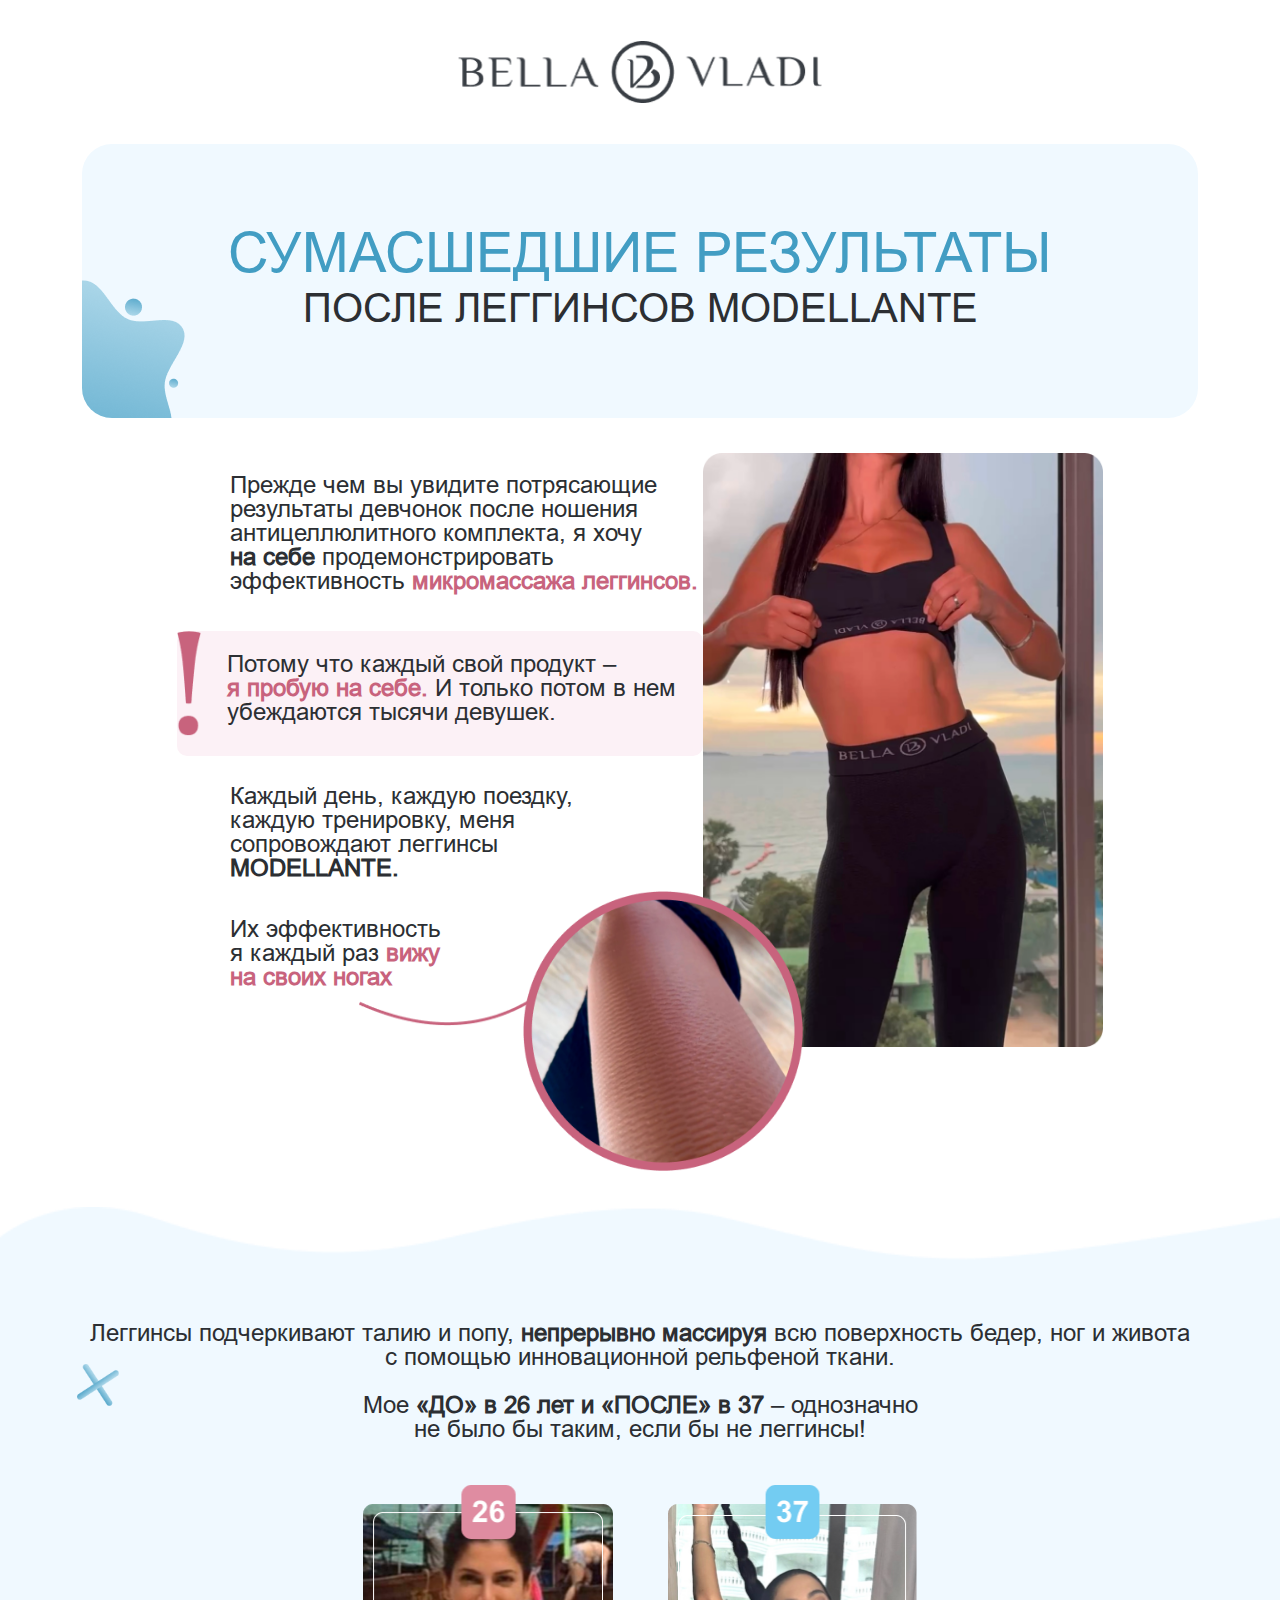
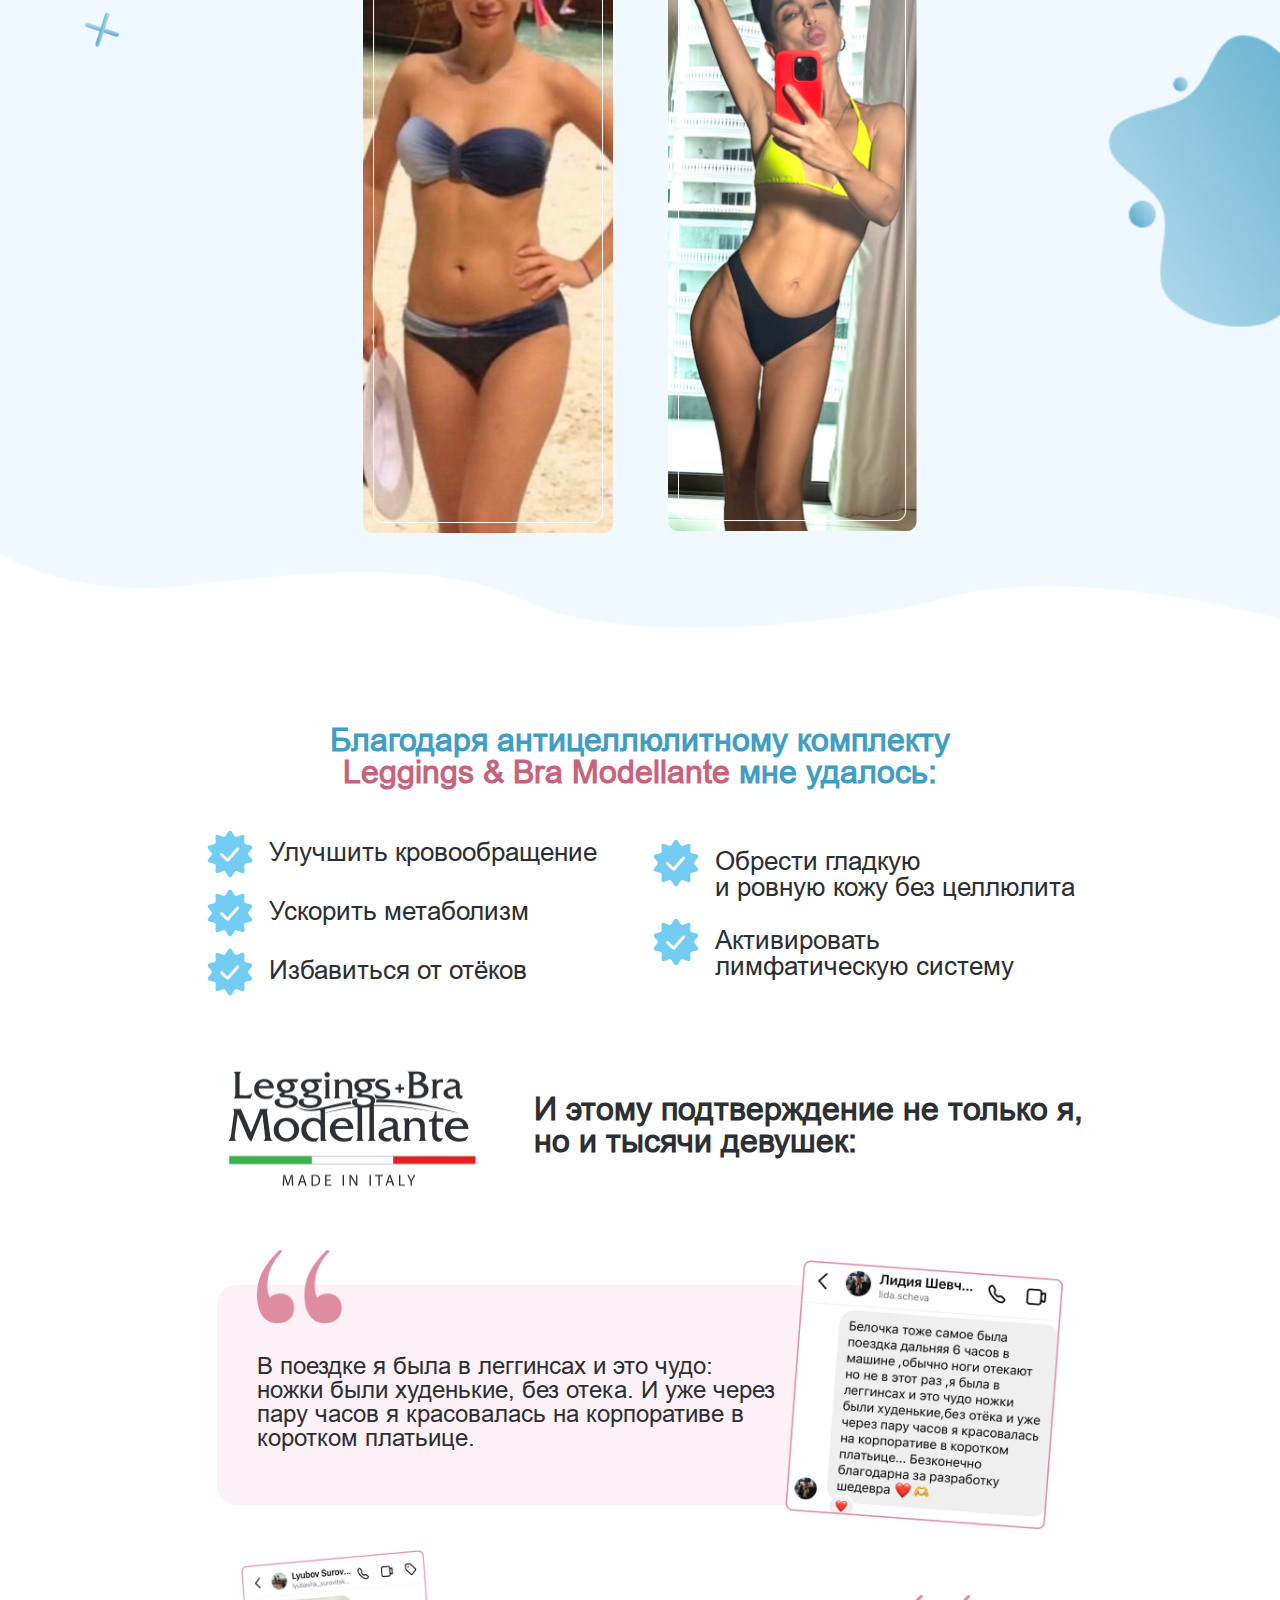
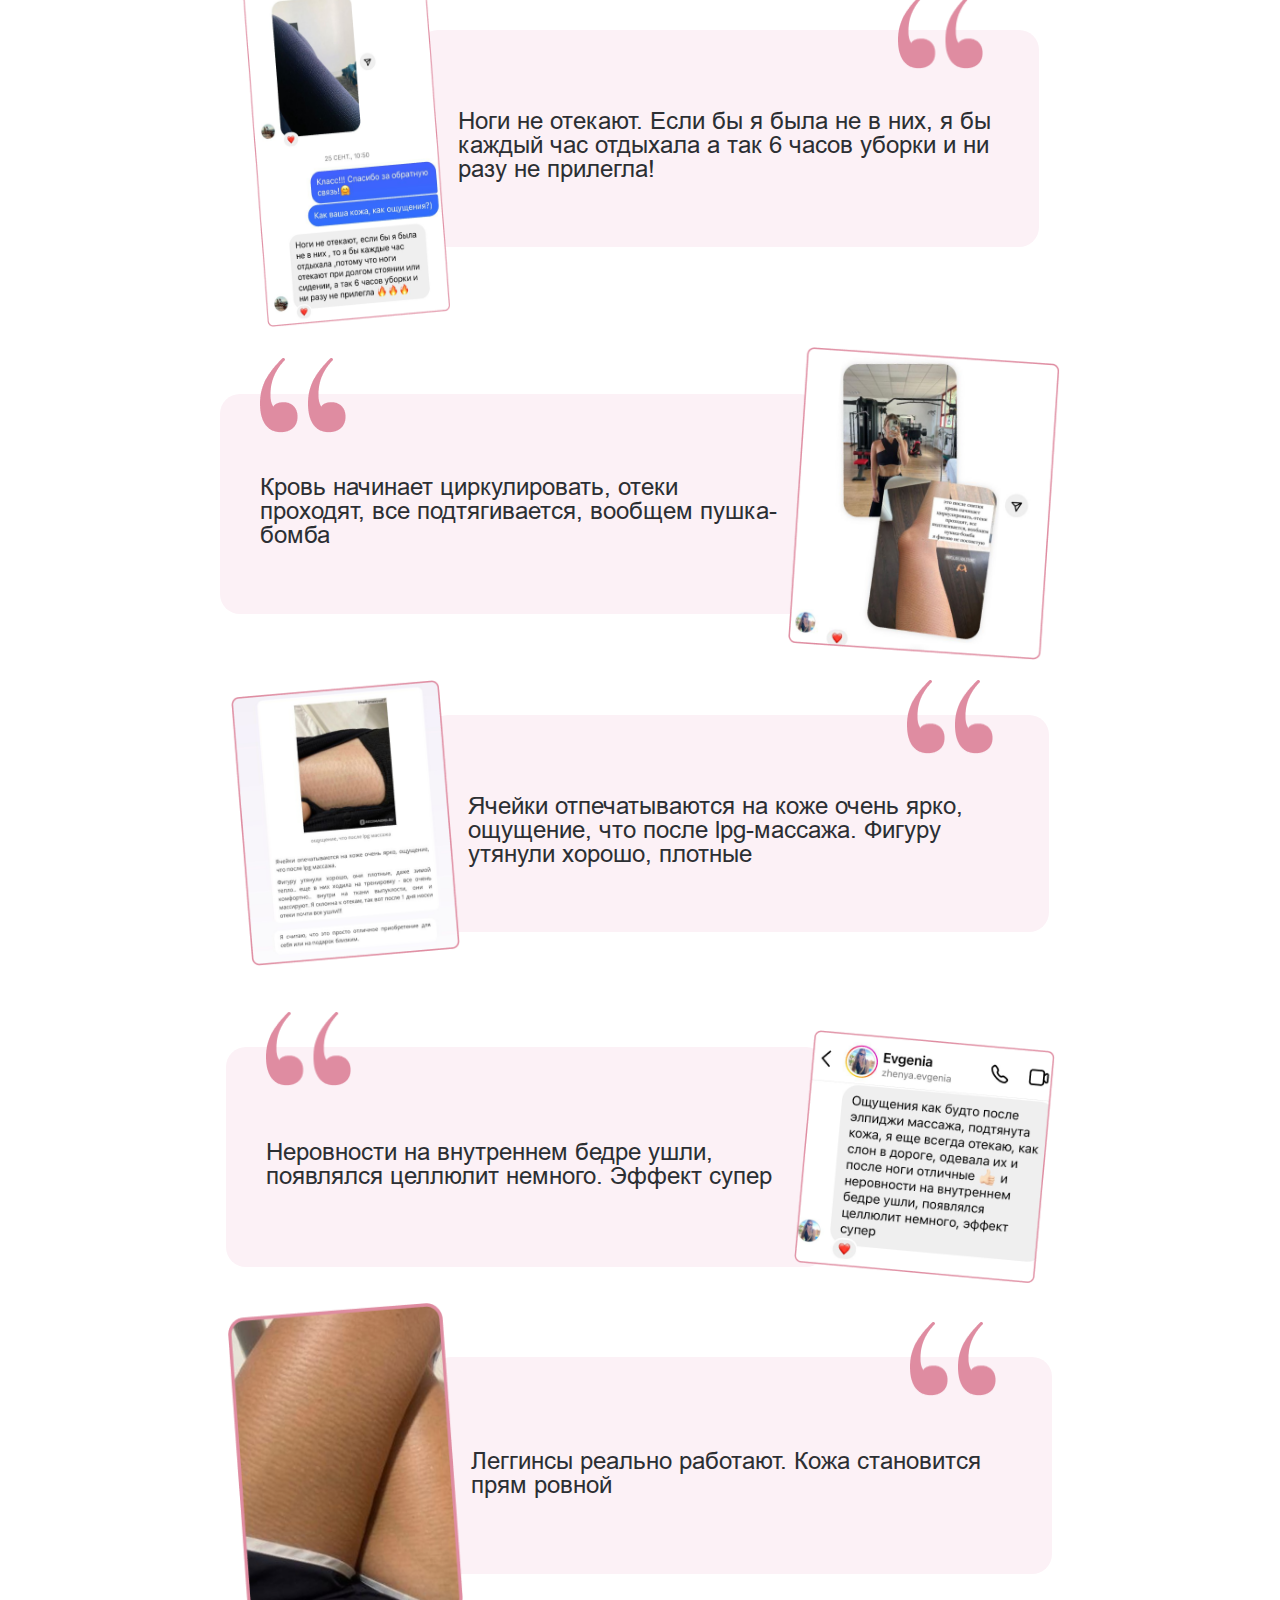
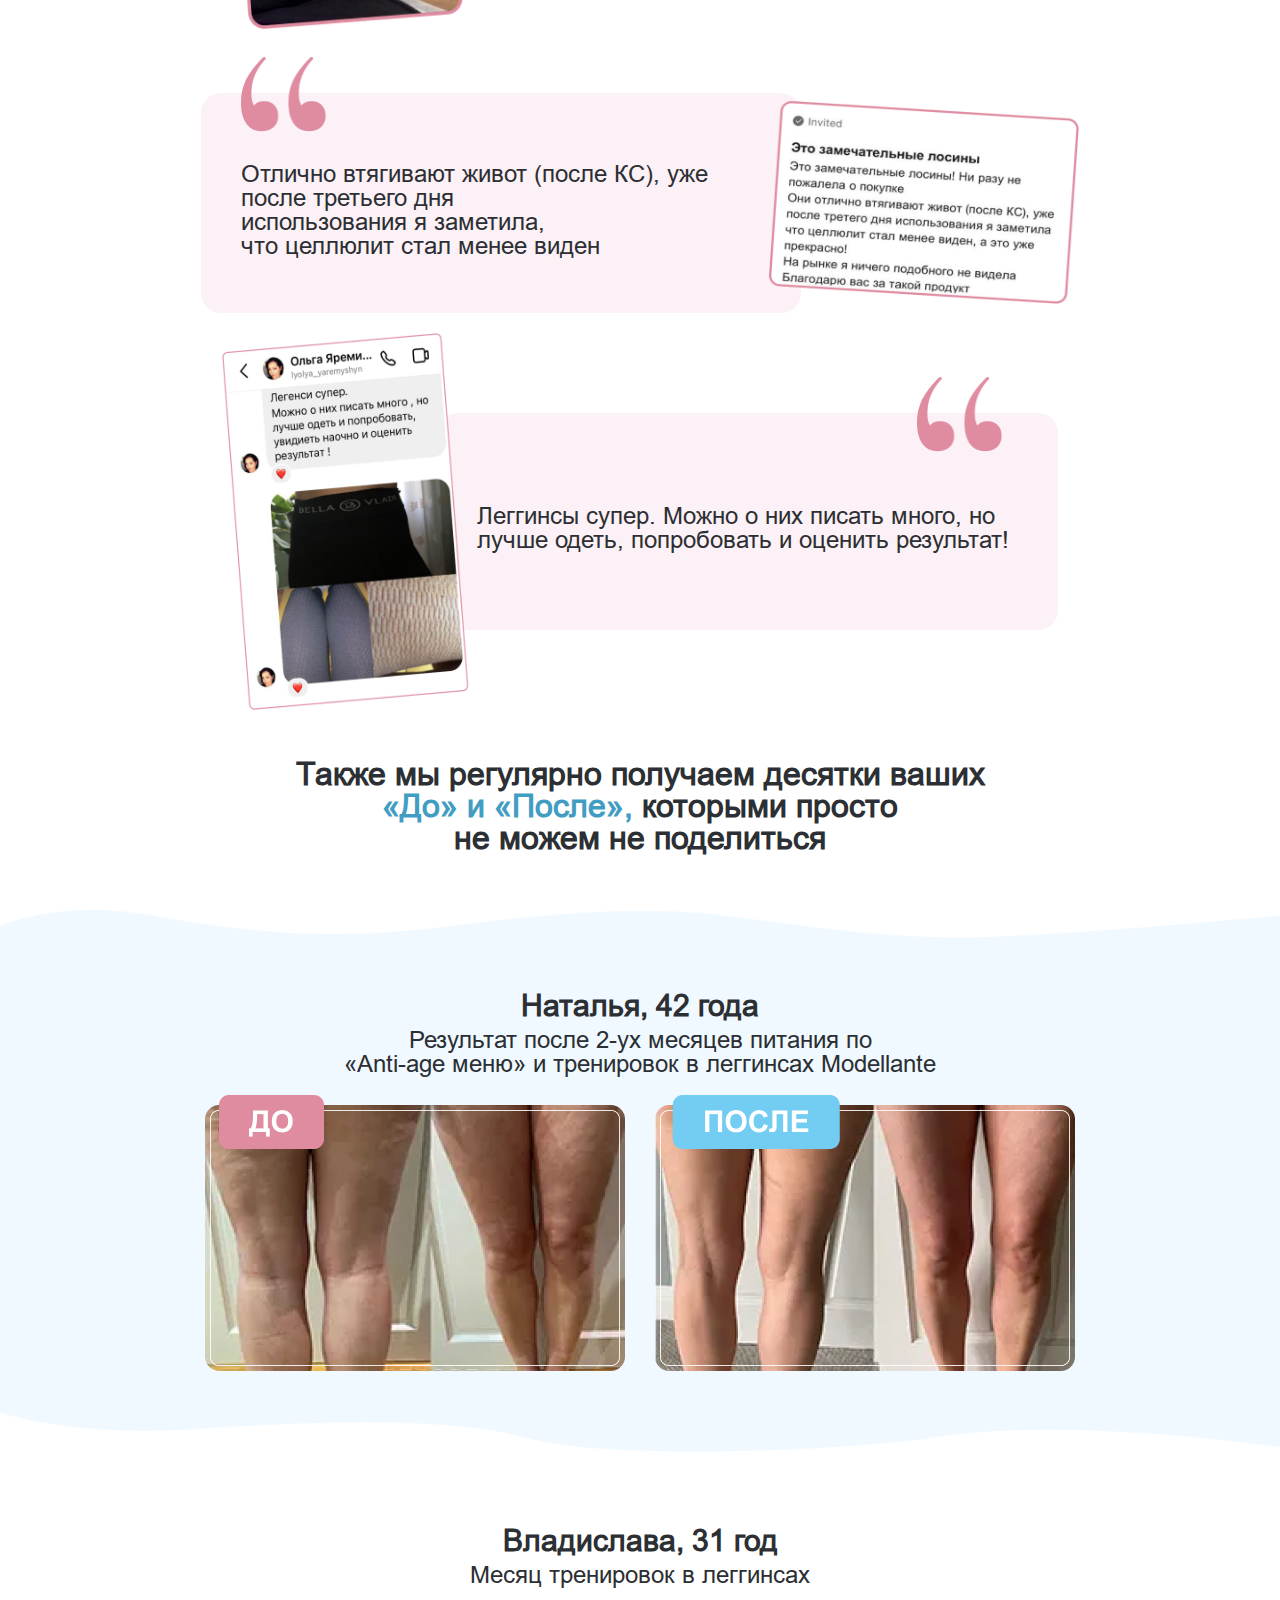
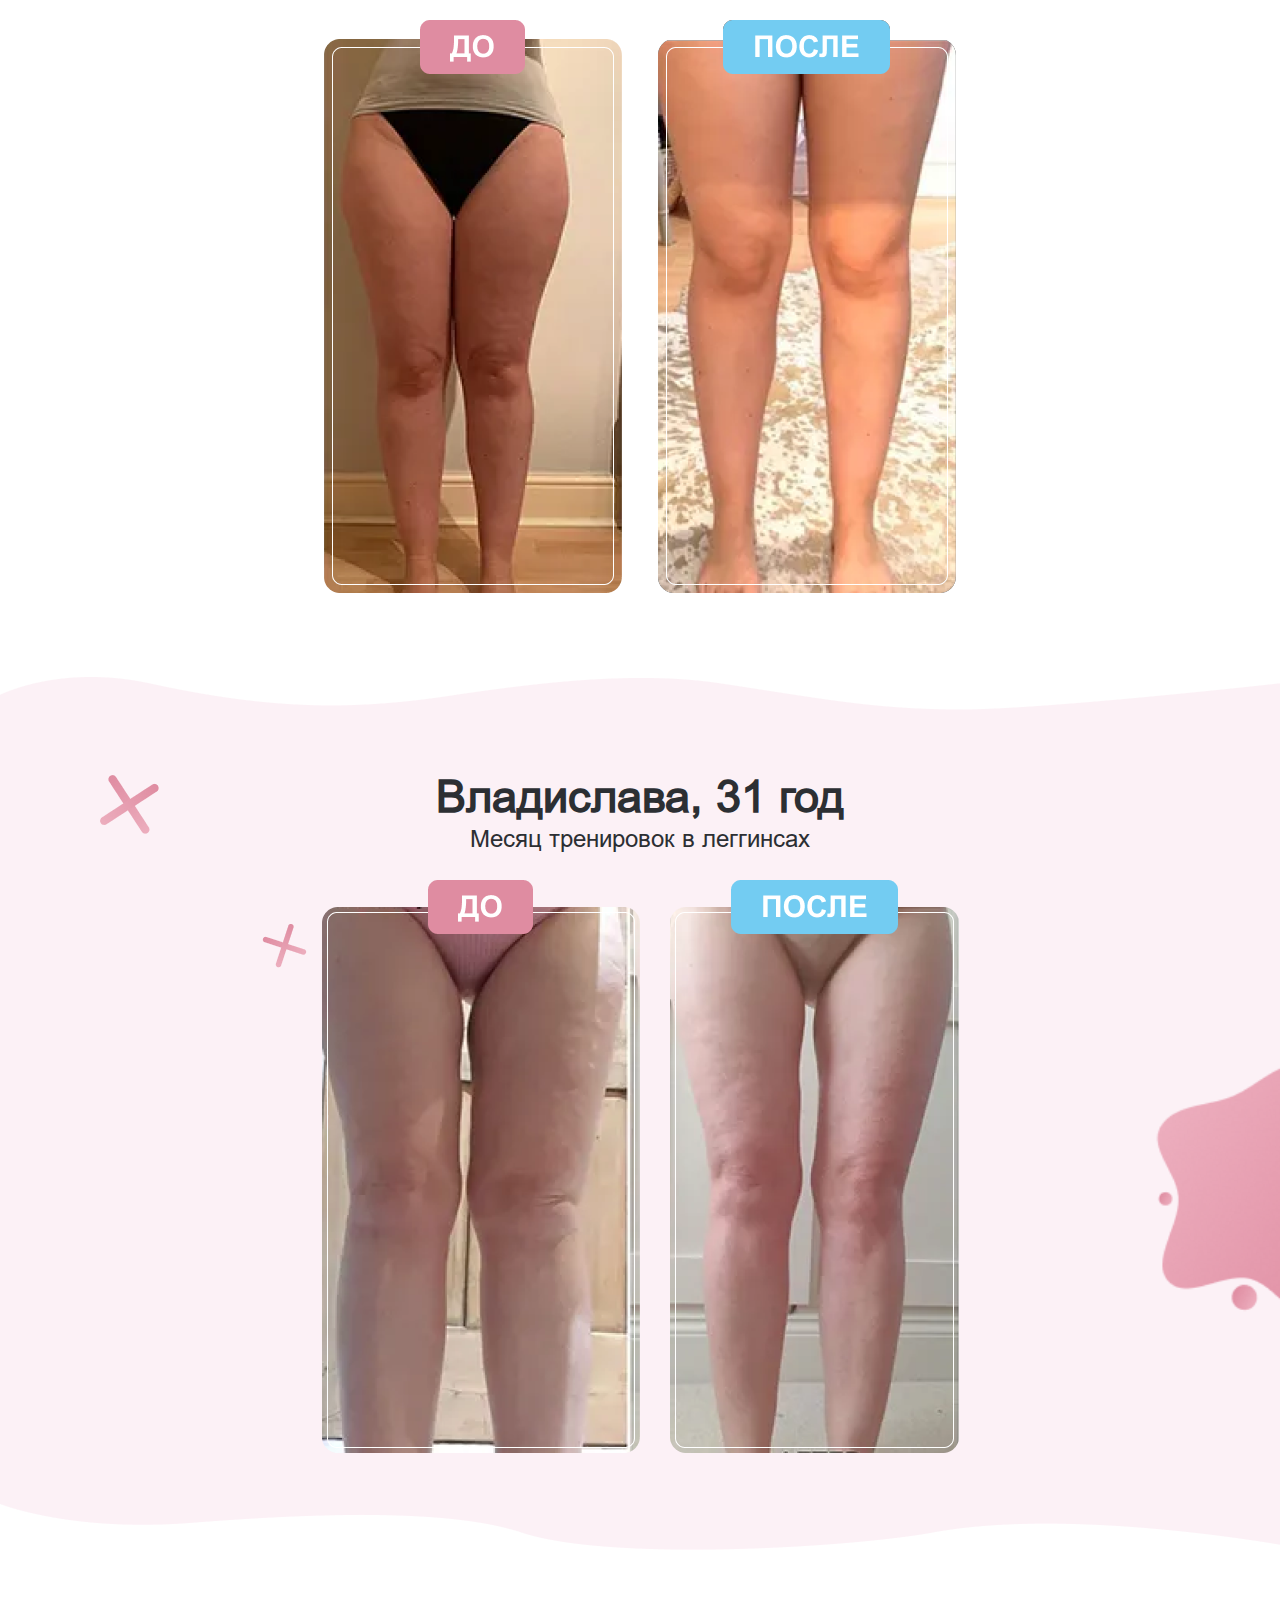
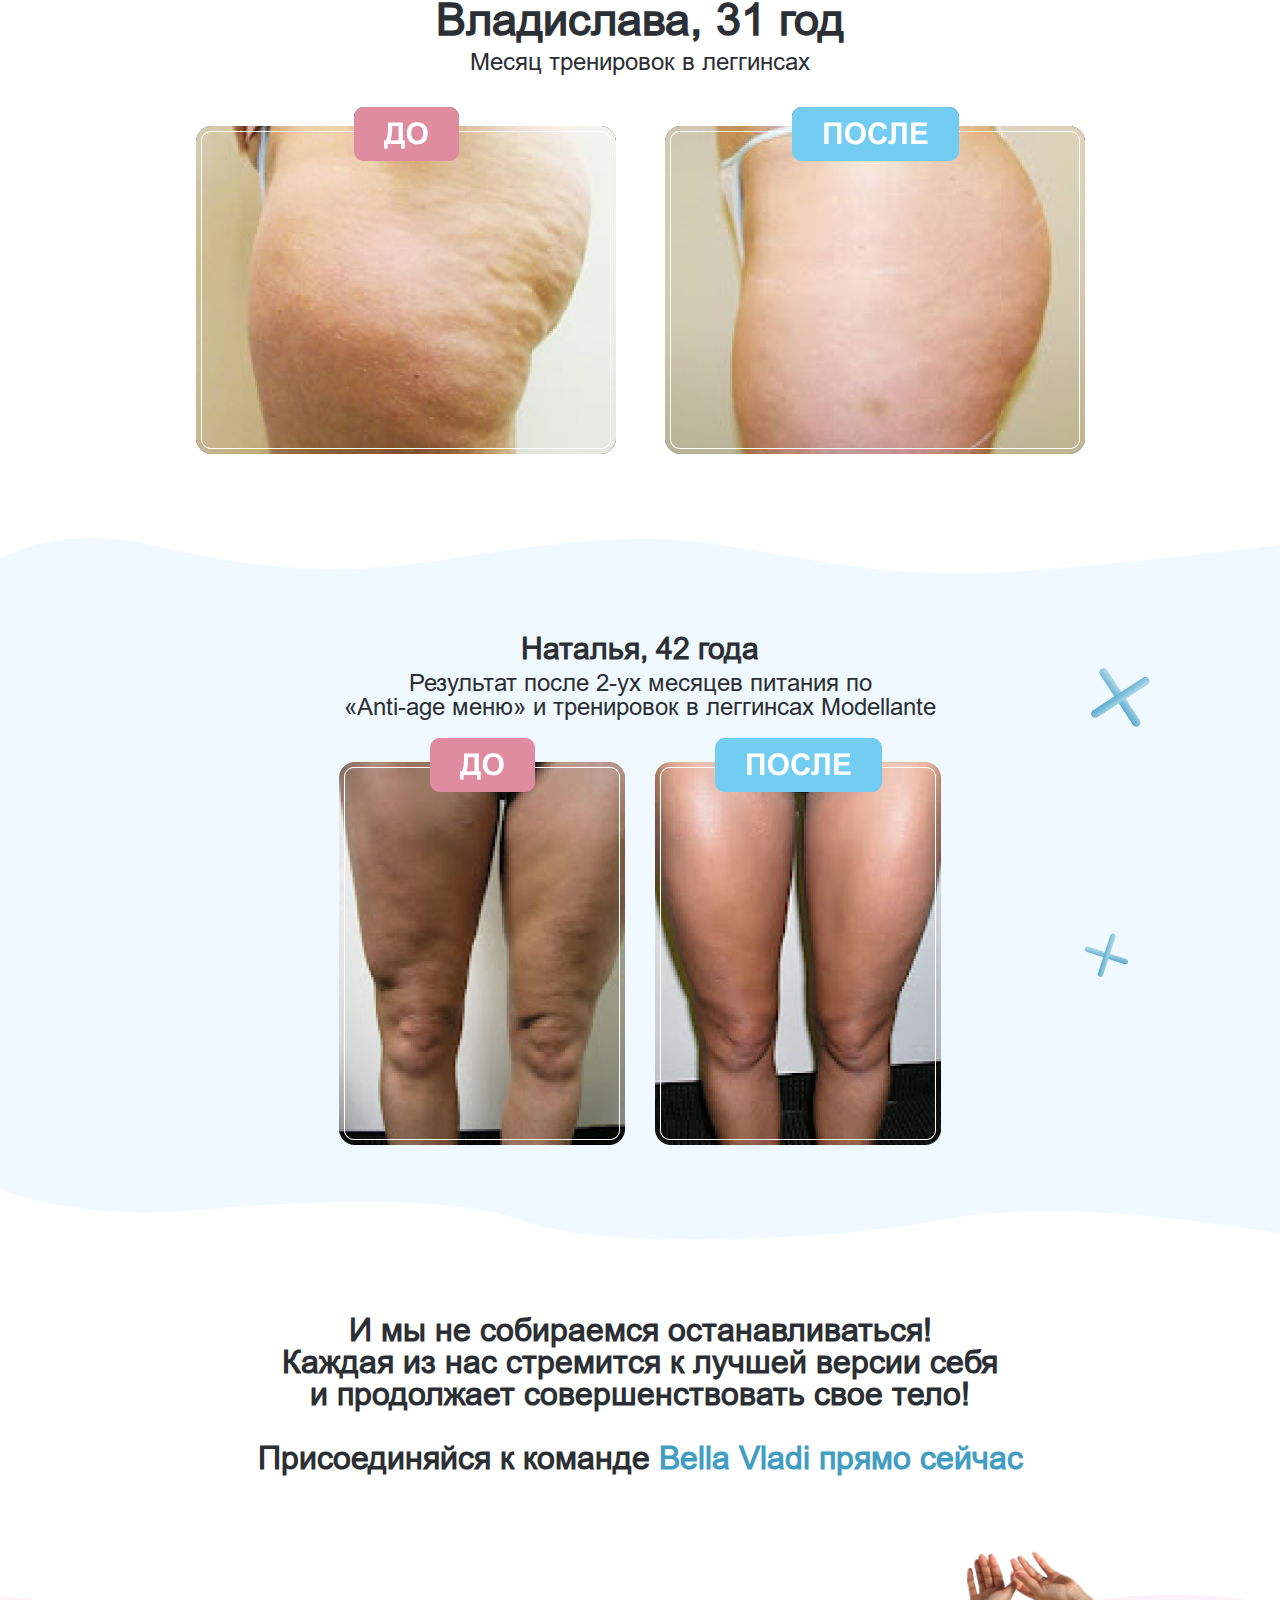
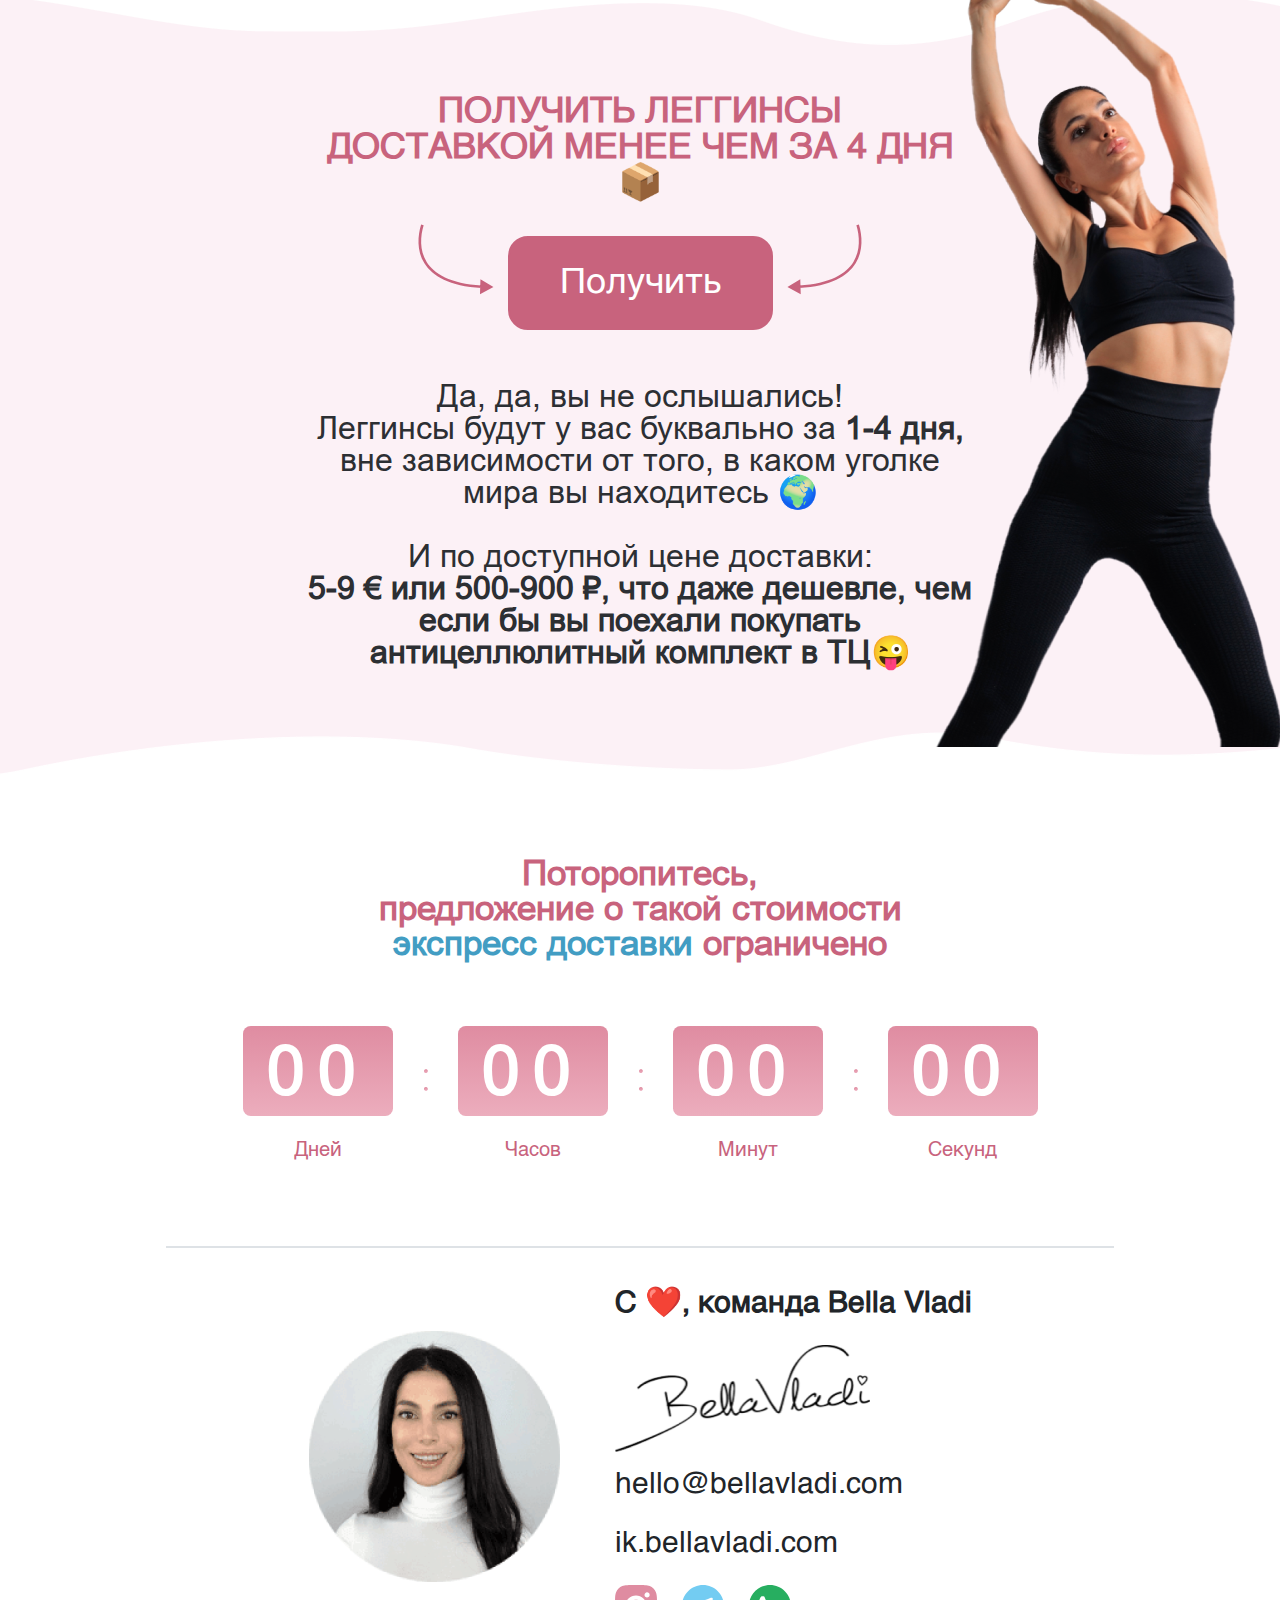
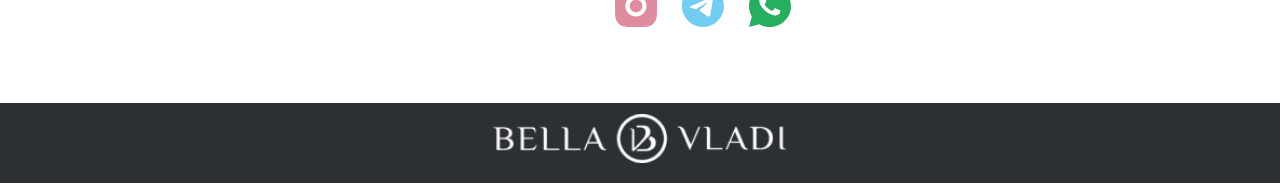
==== commit f3759994: "2nd page done" ====
--- a/email-three.html
+++ b/email-three.html
@@ -644,8 +644,9 @@
       <div class="container">
         <div class="section-nine-content">
           <div class="title">
-            <h2><span class="text-pink">Поторопитесь, <br> предложение о такой стоимости<br> <span
-                  class="text-blue">экспресс доставки</span> ограничено </span> </h2>
+            <h2>
+              <b><span class="text-pink">Поторопитесь, <br> предложение о такой стоимости<br> <span
+                 class="text-blue">экспресс доставки</span> ограничено </span> </b> </h2>
           </div>
 
           <br>
--- a/assets/css/style.css
+++ b/assets/css/style.css
@@ -99,10 +99,12 @@
 
 .text-blue {
   color: var(--text-blue);
+  font-weight: 700;
 }
 
 .text-pink {
   color: var(--text-pink);
+  font-weight: 700;
 }
 
 .title {
@@ -135,6 +137,7 @@
 
 .home {
   margin: 0 auto;
+  padding-bottom: 4.4rem;
 }
 
 .home .hero-banner {
@@ -183,10 +186,15 @@
 
 .hero-bottom .hero-left .arrow {
   position: absolute;
-  margin-left: 10rem;
+  margin-left: 12rem;
   margin-top: -3rem;
   width: 226.106px;
 }
+
+.hero-bottom .hero-left .space{
+  padding-top: 1.5rem;
+}
+
 
 .hero-bottom .hero-left .hero-content {
   font-size: var(--heading-5);
@@ -207,7 +215,8 @@
   background-repeat: no-repeat;
   background-size: 100% 100%;
   background-position: center;
-  margin-top: 27px;
+  margin-top: 2.6rem;
+  margin-bottom: 3rem;
 }
 
 /* Top Part */
@@ -360,8 +369,6 @@
 }
 
 
-
-
 .boxes {
   padding-top: 12px;
   padding-bottom: 26px;
@@ -377,8 +384,9 @@
   font-size: 34px;
   font-weight: 700;
   color: #fff;
-  background: url(/assets/images/email-one/Ellipse\ 7.svg);
+  background: url(/assets/images/email-one/Ellipse\ 7.png);
   background-repeat: no-repeat;
+  background-size: 100%;
   height: 77px;
   width: 77px;
   text-align: center;
@@ -432,6 +440,7 @@
   margin-bottom: 10rem;
   position: relative;
   z-index: 30;
+  margin-bottom: 12rem;
 }
 
 .color-plate .color-box {
@@ -477,8 +486,6 @@
 }
 
 
-
-
 .brand-logo .logo-one {
   width: 215px;
   height: 76px;
@@ -508,6 +515,7 @@
   margin: 0 auto;
   border-radius: 10px;
   margin-bottom: 70px;
+  margin-top: 45px;
 }
 
 .top-content {
@@ -540,6 +548,7 @@
 /* -----------------Section Six Start----------------- */
 .section-six {
   margin-bottom: 76px;
+  margin-top: 38px;
 }
 
 .section-six-content {
@@ -584,7 +593,8 @@
   background-repeat: no-repeat;
   background-size: 100% 100%;
   background-position: center;
-  margin-top: 27px;
+  margin-top: 17px;
+  margin-bottom: 2.8rem;
 }
 
 .section-seven-content {
@@ -593,7 +603,7 @@
   align-items: center;
   justify-content: space-between;
   gap: 35px;
-  padding-top: 128px;
+  padding-top: 108px;
   padding-bottom: 86px;
 }
 
@@ -612,6 +622,7 @@
   padding: 30px 20px;
   text-align: center;
   line-height: 1.1;
+  margin-top: 2.3rem;
 }
 
 .section-seven-content .content-top .content-left .blue-icon {
@@ -632,6 +643,8 @@
 }
 
 /* -----------------Section Seven End----------------- */
+
+
 
 
 /* -----------------Section Eight Start----------------- */
@@ -642,6 +655,7 @@
   background-size: 100% 100%;
   background-position: center;
   position: relative;
+  margin-top: 2.5rem;
 
 }
 
@@ -662,7 +676,6 @@
   justify-content: center;
   height: 782px;
   width: 100%;
-
 }
 
 .section-eight-content .left-content {
@@ -719,6 +732,7 @@
   justify-content: center;
   column-gap: 30px;
   margin-bottom: 56px;
+  margin-top: 33px;
 }
 
 .time-content .colon {
@@ -759,7 +773,6 @@
 /* -----------------About Section Start----------------- */
 
 .about-me {
-  width: 100%;
   margin-bottom: 76px;
 }
 
@@ -1011,22 +1024,22 @@
 .service-items .service-item-list {
   display: flex;
   flex-direction: column;
-  align-items: start;
-  justify-content: center;
+  align-items: self-start;
+  justify-content: start;
   gap: 20px;
-  width: 70%;
-  margin: 0 auto;
 }
 
 .service-items .service-item-list .service-list {
   display: flex;
-  align-items: self-start;
+  align-items: center;
+  justify-content: center;
   gap: 12px;
-}
-
-.service-items .service-item-list .service-list .blue-icon {
-  width: 50px;
-  height: 50px;
+  margin-left: 15%;
+}
+
+.service-items .service-item-list .service-list .blue-icon svg {
+  width: 40px;
+  height: 40px;
   margin-top: -8px;
 }
 
@@ -1113,7 +1126,6 @@
 
 .review-section .review-content .review-left-side .blue-btn button {
   width: 290px;
-  padding: 26px 40px;
   padding: 26px 40px;
   border-radius: 20px;
   background: #73CCF2;
@@ -1285,7 +1297,6 @@
   z-index: 10;
 }
 
-
 .home-three-content .left-content .part-five .middle-img img {
   width: 336px;
   height: 336px;
@@ -1345,6 +1356,13 @@
   align-items: center;
   justify-content: center;
   gap: 55px;
+}
+
+.before-after .before-after-img .before-26,
+.before-after .before-after-img .after-37 {
+  width: 249.539px;
+  height: 628px;
+
 }
 
 /* ------------------ Email-3 2nd Sectiont End ------------------ */
@@ -1514,7 +1532,6 @@
 }
 
 /* ------------------ Email-3 Feedback Sectiont End ------------------ */
-
 
 
 
@@ -1572,21 +1589,18 @@
   position: relative;
 }
 
-.ba-3 .pink-star-1
-{
+.ba-3 .pink-star-1 {
   position: absolute;
   top: 5rem;
 }
 
-.ba-3 .pink-star-2
-{
+.ba-3 .pink-star-2 {
   position: absolute;
   top: 15rem;
   left: 16rem;
 }
 
-.ba-3 .pink-star-3
-{
+.ba-3 .pink-star-3 {
   width: 196.77px;
   height: 197.809px;
   position: absolute;
@@ -1623,18 +1637,14 @@
   gap: 10px;
 }
 
-.ba-5 .blue-star-1
-{
+.ba-5 .blue-star-1 {
   position: absolute;
   top: 7rem;
   right: 7rem;
 }
 
-.ba-5 .blue-star-2
-{
+.ba-5 .blue-star-2 {
   position: absolute;
   right: 9rem;
   bottom: 16rem;
-}
-
-
+}--- a/assets/css/responsive.css
+++ b/assets/css/responsive.css
@@ -1,635 +1,2098 @@
 /* Extra small devices (phones, 600px and down) */
 @media only screen and (max-width: 600px) {
-    :root {
-        --heading-1: 18px;
-        --heading-2: 20px;
-        --heading-3: 19px;
-        --heading-4: 12px;
-        --heading-5: 13px;
-    }
-
-
-    /* Navbar Logo */
-
-    .navbar img {
-        width: 140.706px;
-        height: 25px;
-    }
-
-    /* Home Banner */
-    .home .hero-banner {
-        height: 156px;
-    }
-
-    .hero-banner .left-icon {
-        width: 60px;
-        height: 60px;
-    }
-
-    .hero-banner .right-icon {
-        width: 60px;
-        height: 60px;
-    }
-
-
-    /* Hero Bottom */
-    .hero-bottom {
-        flex-direction: column;
-        gap: 12px;
-    }
-
-    .hero-left {
-        display: flex;
-        gap: 3px;
-    }
-
-    .hero-bottom .hero-left .arrow {
-        display: none;
-    }
-
-    .hero-bottom .hero-right .hero-left-img img {
-        width: 300px;
-    }
-
-
-    /* Section 2 */
-    .top-part .shadow-text,
-    .bottom-part .shadow-text {
-        font-size: 49.625px;
-    }
-
-    .top-part .top-progress img {
-        width: 47px;
-        height: 54px;
-    }
-
-    .top-part .top-progress .blue-box,
-    .top-part .top-progress .pink-boxx {
-        padding: 10px 20px 10px 20px;
-    }
-
-    /* Section 4 */
-    .box-items {
-        width: 300px;
-    }
-
-    .color-plate .color-box {
-        height: 180px;
-        width: 300px;
-    }
-
-    .color-box .left-plate .brand-logo {
-        background-color: #fff;
-        width: 124px;
-        height: 67px;
-    }
-
-    .brand-logo .logo-one {
-        width: 105px;
-        height: 56px;
-    }
-
-    .brand-logo .logo-two {
-        width: 115px;
-        height: 30px;
-    }
-
-    .right-plate img {
-        width: 108px;
-        height: 180px;
-    }
-
-    /* Section 4 */
-    .star-one,
-    .star-two,
-    .star-three,
-    .star-four,
-    .star-five {
-        display: none;
-    }
-
-    .star-four {
-        display: none;
-    }
-
-
-    .box-items {
-        width: 300px;
-        padding: 10px 25px;
-    }
-
-    .box-right {
-        width: 68px;
-        right: -2px;
-    }
-
-    .box-two img {
-        width: 60px;
-    }
-
-    .box-three img {
-        width: 82.99px;
-        margin-left: -1rem;
-    }
-
-
-
-    /* Section 5 */
-
-    .section-five-box {
-        width: 300px;
-        height: 220px;
-    }
-
-    .exc-mark img {
-        width: 13px;
-      }
-      
-
-    .top-content img {
-        width: 280.509px;
-        height: auto;
-    }
-
-
-    /* Section 6 */
-    .section-six-content .left-content img {
-        width: 150px;
-        height: auto;
-        margin-left: 0;
-    }
-
-    .section-six-content .right-content {
-        margin-left: -2.2rem;
-      }
-      
-
-    .section-six-content .right-content .highlight {
-        gap: 5px;
-      }
-      
-      .section-six-content .right-content .h-one img,
-      .section-six-content .right-content .h-two img {
-        width: 60px;
-        height: 60px;
-      }
-      
-
-
-    /* Section Seven */
-    .section-seven-content .content-top {
-        display: flex;
-        flex-direction: column;
-        align-items: center;
-        justify-content: center;
-        gap: 14px;
-      }
-
-    .section-seven-content .content-top .content-left .blue-icon .white-box {
-        height: 130px;
-    }
-
-    .section-seven-content .content-top .content-left .blue-icon img {
-        width: 30px;
-        height: 30px;
-    }
-    .section-seven-content .content-top .content-right img {
-        width: 230.571px;
-    }
-
-
-    /* Section 8 */
-
-    .section-eight .right-img {
-        display: none;
-    }
-
-    .section-eight-content .content-title h1 {
-        font-size: 16px;
-    }
-
-    .section-eight-content .left-content .button img {
-        width: 53.424px;
-        height: 41px;
-    }
-
-    .section-eight-content .left-content .button button {
-        padding: 2px 30px;
-        font-size: 20px;
-    }
-
-    /* Time */
-    .time-content {
-        column-gap: 10px;
-    }
-    .time-content .colon {
-        margin-top: -2rem;
-        width: 3px;
-      }
-
-    .time-content input {
-        font-size: 14px;
-        width: 40px;
-        letter-spacing: 1px;
-        height: 30px;
-    }
-
-    .time-content label {
-        font-size: 12px;
-    }
-
-
-    /* About */
-
-    .about-content .my-img {
-        width: 50px;
-        height: 50px;
-    }
-
-    .about-content .details .name,
-    .about-content .details .mail {
-        font-size: 12px;
-    }
-
-    .about-content .details img {
-        width:90.87px;
-        height: 40px;
-    }
-
-
-    .about-content .details .social-icon svg {
-        height: 25px;
-        width: 25px;
-    }
-
-    .footer .footer-logo {
-        width: 140.254px;
-        height: 32.413px;
-    }
+  :root {
+    --heading-1: 14px;
+    --heading-2: 15px;
+    --heading-3: 12px;
+    --heading-4: 10px;
+    --heading-5: 10px;
+  }
+
+  h1,
+  h2,
+  h3,
+  h4,
+  h5 {
+    line-height: 1.3em;
+  }
+
+  .home {
+    padding-bottom: 1.2rem;
+  }
+
+  /* Navbar Logo */
+
+  .navbar {
+    padding: 21px 80px;
+  }
+
+  .navbar img {
+    width: 120.706px;
+    height: 22px;
+  }
+
+  /* Home Banner */
+  .home .hero-banner {
+    height: 150px;
+  }
+
+  .hero-banner .left-icon {
+    width: 60px;
+    height: 60px;
+  }
+
+  .hero-banner .right-icon {
+    width: 60px;
+    height: 60px;
+  }
+
+  /* Hero Bottom */
+
+  .hero-bottom .hero-left .hero-content {
+    font-size: 10px;
+  }
+  .hero-bottom .hero-left .space{
+    padding-top: 0.2rem;
+  }
+
+
+  .hero-bottom .hero-left .arrow {
+    width: 80.106px;
+    margin-top: -1.8rem;
+    margin-left: 6rem;
+  }
+
+  .hero-bottom .hero-right .hero-left-img img {
+    width: 150px;
+  }
+
+
+
+  /* Section 2 */
+
+  .section-two {
+    margin-top: 20px;
+    margin-bottom: 1.4rem;
+  }
+
+  .top-part {
+    padding-top: 13px;
+  }
+
+
+  .top-part .top-progress {
+    padding-top: 12px;
+  }
+
+  .top-part .shadow-text,
+  .bottom-part .shadow-text {
+    font-size: 35px;
+  }
+
+  .top-part .top-progress img {
+    width: 30px;
+    height: 34px;
+    margin-top: -0.4rem;
+  }
+
+  .top-part .top-progress .blue-box,
+  .top-part .top-progress .pink-boxx {
+    padding: 5px 10px 5px 10px;
+  }
+
+  /* Bottom Part */
+  .bottom-part {
+    padding-top: 12px;
+  }
+
+  .bottom-part .bottom-content {
+    padding-top: 2px;
+    padding-bottom: 36px;
+  }
+
+
+  /* -----------------List Start----------------- */
+
+  .round {
+    width: 6px;
+    height: 6px;
+  }
+
+  .items {
+    padding-left: 0rem;
+    gap: 5px;
+    padding-top: 15px;
+    padding-bottom: 10px;
+  }
+
+  .item h5 .note {
+    font-size: 10px;
+  }
+
+  /* -----------------Section Four Start----------------- */
+  .section-four {
+    padding-bottom: 146px;
+  }
+
+  .star-one {
+    width: 20px;
+    height: 20px;
+    left: 0;
+    top: 2rem;
+  }
+
+  .star-two {
+    width: 18.255px;
+    height: 18.255px;
+    right: 1rem;
+  }
+
+  .star-three {
+    width: 18.255px;
+    height: 18.255px;
+    left: 0.4rem;
+  }
+
+  .star-four {
+    width: 19.77px;
+    height: 19.809px;
+  }
+
+  .star-five {
+    width: 25.287px;
+    height: 25.287px;
+    left: 0.7rem;
+  }
+
+  .title-four {
+    padding-top: 30px;
+    padding-bottom: 0.6rem;
+  }
+
+  .boxes {
+    padding-top: 1px;
+    padding-bottom: 6px;
+  }
+
+
+  .boxes .number-plate .num {
+    height: 37px;
+    width: 37px;
+    font-size: 14px;
+    padding-top: 8px;
+  }
+
+  .box-items {
+    margin-top: -10px;
+    padding: 40px;
+    width: 690px;
+    display: flex;
+    align-items: start;
+    justify-content: space-between;
+    z-index: 3;
+  }
+
+  .box-details {
+    padding-top: 5px;
+  }
+
+  .box-items {
+    width: 300px;
+    padding: 10px 15px;
+  }
+
+  .box-right {
+    width: 68px;
+    right: -2px;
+  }
+
+  .box-two img {
+    width: 50px;
+  }
+
+  .box-three img {
+    width: 82.99px;
+    margin-left: -1rem;
+  }
+
+
+
+  /* -----------------Color Plate Start----------------- */
+  .left-plate {
+    padding: 5px 10px;
+  }
+
+  .box-items {
+    min-width: fit-content;
+  }
+
+  .color-plate {
+    margin-bottom: 4.4rem;
+  }
+
+  .color-plate .color-box {
+    height: 180px;
+    width: auto;
+  }
+
+  .color-box .left-plate .plate-content {
+    font-size: 10px;
+  }
+
+  .color-box .left-plate .brand-logo {
+    background-color: #fff;
+    width: 124px;
+    height: 57px;
+  }
+
+  .brand-logo .logo-one {
+    width: 85px;
+    height: 36px;
+  }
+
+  .brand-logo .logo-two {
+    width: 85px;
+    height: 20px;
+  }
+
+  .right-plate img {
+    width: 108px;
+    height: 180px;
+  }
+
+
+  /* -----------------Sectioon Five Start----------------- */
+  .section-five-box {
+    width: 300px;
+    height: 165px;
+    margin-top: 25px;
+    margin-bottom: 30px;
+  }
+
+  .exc-mark img {
+    width: 8px;
+  }
+
+  .top-content {
+    padding: 10px;
+  }
+
+  .top-content img {
+    width: 240px;
+    height: auto;
+  }
+
+
+  /* -----------------Section Six Start----------------- */
+  .section-six {
+    margin-bottom: 26px;
+    margin-top: 12px;
+  }
+
+  .section-six-content .left-content img {
+    width: 150px;
+    height: auto;
+    margin-left: 0;
+  }
+
+  .section-six-content .right-content {
+    margin-left: -2.2rem;
+  }
+
+
+  .section-six-content .right-content .highlight {
+    gap: 5px;
+  }
+
+  .section-six-content .right-content .h-one img,
+  .section-six-content .right-content .h-two img {
+    width: 60px;
+    height: 60px;
+  }
+
+
+
+  /* -----------------Section Seven Start----------------- */
+  .section-seven {
+    margin-top: 0px;
+    margin-bottom: 1rem;
+  }
+
+  .section-seven-content {
+    gap: 5px;
+    padding-top: 30px;
+    padding-bottom: 20px;
+  }
+
+  .section-seven-content .content-top {
+    gap: 0px;
+  }
+
+  .section-seven-content .content-top .content-left .blue-icon .white-box {
+    height: auto;
+    padding: 10px 10px;
+    line-height: 1.1;
+    margin-top: 14.2px;
+  }
+
+  .section-seven-content .content-top .content-left .blue-icon img {
+    width: 20px;
+    height: 20px;
+  }
+
+  .section-seven-content .content-top .content-right img {
+    width: 120.571px;
+  }
+
+
+
+
+  /* -----------------Section Eight Start----------------- */
+
+  .section-eight-content {
+    height: auto;
+    padding-top: 2.5rem;
+    padding-bottom: 1.1rem;
+  }
+
+  .section-eight .right-img {
+    background-size: cover;
+    width: 178.02px;
+    height: 263px;
+    bottom: 0.6rem;
+    right: 0;
+    overflow: hidden;
+  }
+
+  .section-eight-content .content-title h1 {
+    font-size: 11px;
+  }
+
+  .section-eight-content .left-content .button {
+
+    margin-top: -2.3rem;
+    margin-bottom: -1rem;
+  }
+
+  .section-eight-content .left-content .title {
+
+    font-size: 10px;
+  }
+
+
+  .section-eight-content .left-content .button img {
+    width: 32.424px;
+    height: 41px;
+  }
+
+  .section-eight-content .left-content .button button {
+    padding: 2px 30px;
+    font-size: 12px;
+    margin-top: 2rem;
+  }
+
+  .section-eight-content .left-content h3 {
+    font-size: 14px;
+  }
+
+/* -----------------Section Nine Start----------------- */
+
+  .section-nine {
+    margin-top: 1.2rem;
+  }
+
+  .time-content {
+    column-gap: 10px;
+    margin-bottom: 20px;
+    margin-top: 13px;
+  }
+
+  .time-content .colon {
+    margin-top: -2rem;
+    width: 3px;
+  }
+
+  .time-content input {
+    font-size: 18px;
+    width: 55px;
+    letter-spacing: 1px;
+    height: 40px;
+  }
+
+  .time-content label {
+    font-size: 12px;
+    margin-top: -18px;
+  }
+
+
+  /* About */
+
+  .about-me {
+    margin-bottom: 12px;
+  }
+
+  .about-content {
+    display: flex;
+    align-items: center;
+    justify-content: center;
+    gap: 12px;
+    padding-top: 13px;
+  }
+
+  .about-content .my-img {
+    width: 90px;
+    height: 90px;
+  }
+
+  .about-content .details {
+    gap: 2px;
+  }
+
+  .about-content .details .name,
+  .about-content .details .mail {
+    font-size: 12px;
+  }
+
+  .about-content .details img {
+    width: 90.87px;
+    height: 40px;
+  }
+
+  .about-content .details .social-icon {
+    gap: 10px;
+  }
+
+  .about-content .details .social-icon svg {
+    height: 20px;
+    width: 20px;
+  }
+
+  /* Footer */
+
+  .footer {
+    padding: 10px 0;
+  }
+
+  .footer .footer-logo {
+    width: 120.254px;
+    height: 21.413px;
+  }
+
+  /* --------------------------------------------------- Email-2 Page Start ------------------------------------------- */
+
+/* ----------------- Email-2 Home Start----------------- */
+
+  .hero-banner .left-star {
+    position: absolute;
+    top: 0;
+    left: 1rem;
+    width: 48px;
+    height: 48px;
+  }
+
+  .hero-banner .left-star-down {
+    width: 26px;
+    height: 26px;
+  }
+
+  .hero-banner .right-star {
+    width: 86.77px;
+    height: 87.809px;
+  }
+
+  .hero-two-bottom .hero-two-right {
+    margin-top: -1.1rem;
+  }
+
+  .hero-banner .hero-heading h2 {
+    font-size: 10px;
+  }
+
+  .hero-banner .hero-heading h1 {
+    padding-top: 0px;
+    font-size: 14px;
+  }
+
+  .hero-two-bottom .hero-two-left {
+    display: flex;
+    flex-direction: column;
+    gap: 0px;
+  }
+
+  .hero-two-bottom .hero-two-left h5
+  {
+    font-size: 8px;
+    padding-bottom: 0px;
+  }
+
+  .hero-two-bottom .hero-two-right img {
+    width: 140.726px;
+    height: auto;
+  }
+
+  /* ----------------- Email-2 Tips Section Start----------------- */
+  .tips {
+    gap: 10px;
+    height: auto;
+    padding-top: 1.5rem;
+    padding-bottom: 1.5rem;
+    margin-top: -1.7rem;
+  }
+
+  .tips .tips-left img {
+    width: 120px;
+    height: auto;
+  }
+
+  .tips .tips-right {
+    gap: 0px;
+  }
+
+  .tips .tips-right .tips-item {
+    gap: 5px;
+  }
+
+
+  /* ----------------- Email-2 Service Section Start----------------- */
+  .service-content {
+    gap: 15px;
+  }
+
+  .service-content .content-left .left-icon {
+    width: 75px;
+    height: auto;
+  }
+
+  .service-content .button .service-btn {
+    padding: 8px 20px;
+    margin-top: 12px;
+    font-size: 10px;
+  }
+
+  .service-content .content-right .video-link img {
+    width: 120.731px;
+    height: auto;
+  }
+
+  .service-content .content-right .video-icon img {
+    width: 38px;
+    height: 38px;
+  }
+
+  /* ----------------- Email-2 Service Items Start----------------- */
+
+  .service-items  {
+    margin-top: 18px;
+    margin-bottom: 23px;
+  }
+
+  .service-items .service-item-list {
+    gap: 0px;
+  }
+
+  .service-items .service-item-list .service-list {
+    margin-left: 0%;
+
+  }
+
+
+  .service-items .service-item-list .service-list .blue-icon svg {
+    width: 15px;
+    height: 15px;
+  }
+
+  .service-items .service-img img {
+    width: 322px;
+    height: auto;
+  }
+
+
+  /* ----------------- Email-2 Pink BOx Start----------------- */
+  .pink-box {
+    width: 320px;
+    height: 111px;
+  }
+
+  /* ----------------- Email-2 Review Section Start----------------- */
+  .review-section {
+    margin-bottom: -1rem;
+  }
+
+  .review-section .review-content {
+    align-items: center;
+    gap: 10px;
+  }
+
+  .review-section .review-content .review-left-side h4,
+  .review-section .review-content .review-right-side h4 {
+    font-size: 12px;
+    padding-bottom: 15px;
+  }
+
+  .review-section .review-content .review-left-side img {
+    width: 163px;
+    height: auto;
+  }
+
+  .review-section .review-content .review-left-side .blue-btn button,
+  .review-section .review-content .review-right-side .blue-btn button {
+    width: 90px;
+    padding: 7px 28px;
+    font-size: 7px;
+    text-align: center;
+  }
+
+  .review-section .review-content .review-right-side img {
+    width: 150px;
+    height: auto;
+  }
+
+  .review-section .brand-logo-two img {
+    margin-top: 25px;
+    width: 124px;
+    height: auto;
+  }
+
+
+  /* --------------------------------------------------- Email Three Page Start ------------------------------------------- */
+
+  /* Home Section */
+
+  .hero-banner-three {
+    height: 144px;
+  }
+
+  .hero-banner-three .h-top {
+    font-size: 20px;
+  }
+
+  .hero-banner-three .h-bottom {
+    font-size: 16px;
+  }
+
+  .hero-banner-three .left-star-down {
+    width: 70px;
+  }
+
+  .home-three-content {
+    flex-direction: column;
+  }
+
+  .home-three-content .left-content .part-two {
+    height: 100px;
+    width: 337px;
+  }
+
+  .home-three-content .left-content .part-two h5 {
+    padding-left: 25px;
+  }
+
+  .home-three-content .left-content .part-two img {
+    width: 12px;
+  }
+
+  .home-three-content .left-content .part-five .middle-img img {
+    width: 100px;
+    height: 100px;
+  }
+
+  .home-three-content .left-content .part-five .middle-img {
+    right: -2px;
+    bottom: -21rem;
+  }
+
+
+  .home-three-content .left-content .part-one,
+  .home-three-content .left-content .part-three,
+  .home-three-content .left-content .part-four,
+  .home-three-content .left-content .part-five {
+    padding-left: 23px;
+  }
+
+  .home-three-content .left-content .part-five .left-to-right img {
+    display: none;
+  }
+
+
+  .home-three-content .right-content img {
+    width: 250px;
+    height: 354px;
+  }
+
+  /* Section 2 */
+  .before-after .cross-icon-1,
+  .before-after .cross-icon-2,
+  .before-after .star-icon-1 {
+    display: none;
+  }
+
+  .before-after .before-after-img {
+    gap: 25px;
+  }
+
+  .before-after .before-after-img .before-26 {
+    width: 150px;
+    height: auto;
+  }
+
+  .before-after .before-after-img .after-37 {
+    width: 150px;
+    height: auto;
+  }
+
+  /* Process List */
+  .process-list .process {
+    gap: 18px;
+    flex-direction: column;
+  }
+
+  .process-list .process .process-right {
+    margin-left: 1rem;
+  }
+
+
+  .process-list .process .process-list img {
+    height: 25px;
+    width: 25px;
+  }
+
+  .process-list .logo-w-title {
+    flex-direction: column;
+    gap: 2px;
+  }
+
+
+  .process-list .logo-w-title .email-3-logo img {
+    width: 203px;
+    height: 100px;
+  }
+
+  /* ------------------ Email-3 Feedback Section Start ------------------ */
+
+
+  .feedback-content .feedback-container .feedback-left .pinkbox-left {
+    width: 250px;
+    height: 130px;
+    padding: 20px;
+  }
+
+  .feedback-content .feedback-container .feedback-left .pinkbox-right {
+    width: 270px;
+    height: 130px;
+    padding: 30px;
+  }
+
+  .feedback-content .feedback-container .feedback-left .pinkbox-left img,
+  .feedback-content .feedback-container .feedback-left .pinkbox-right img {
+    width: 45.498px;
+    height: 44.157px;
+  }
+
+  .feedback-content .feedback-container .feedback-right .client-img-1 {
+    width: 118px;
+    height: auto;
+  }
+
+  .feedback-content .feedback-container .feedback-right .client-img-2 {
+    width: 110px;
+    height: auto;
+  }
+
+  .feedback-content .feedback-container .feedback-right .client-img-3 {
+    width: 111.134px;
+    height: auto;
+  }
+
+  .feedback-content .feedback-container .feedback-right .client-img-4 {
+    width: 121.134px;
+    height: auto;
+  }
+
+
+  .feedback-content .feedback-container .feedback-right .client-img-5 {
+    width: 111.134px;
+    height: auto;
+  }
+
+  .feedback-content .feedback-container .feedback-right .client-img-6 {
+    width: 121.134px;
+    height: auto;
+  }
+
+
+  .feedback-content .feedback-container .feedback-right .client-img-7 {
+    width: 121.134px;
+    height: auto;
+    margin-right: 0px;
+  }
+
+  .feedback-content .feedback-container .feedback-right .client-img-8 {
+    width: 121.134px;
+    height: auto;
+  }
+
+  /* Before After 3 */
+
+  .ba-3 .pink-star-1,
+  .ba-3 .pink-star-2,
+  .ba-3 .pink-star-3,
+  .ba-5 .blue-star-1,
+  .ba-5 .blue-star-2 {
+    display: none;
+  }
+
+  .ba-1 .ba-1-content .top-title,
+  .ba-2 .ba-2-content .top-title,
+  .ba-4 .ba-3-content .top-title,
+  .ba-5 .ba-5-content .top-title,
+  .ba-5 .ba-5-content .top-title {
+    font-size: 24px;
+  }
+
+  .ba-1 .ba-1-content .ba-images {
+    flex-direction: column;
+  }
+
+  .ba-1 .ba-1-content .ba-images .before-one img,
+  .ba-1 .ba-1-content .ba-images .after-one img {
+    width: 230px;
+    height: auto;
+  }
+
+  .ba-2 .ba-2-content .ba-images .before-two img,
+  .ba-2 .ba-2-content .ba-images .after-two img {
+    width: 130px;
+    height: auto;
+  }
+
+  .ba-3 .ba-3-content {
+    height: auto;
+    padding: 3rem 0;
+  }
+
+  .ba-3 .ba-3-content .ba-images .before-three img {
+    width: 130px;
+    height: auto;
+  }
+
+  .ba-3 .ba-3-content .ba-images .after-three img {
+    width: 120px;
+    height: auto;
+  }
+
+  .ba-4 .ba-4-content .ba-images .before-four img,
+  .ba-4 .ba-4-content .ba-images .after-four img {
+    width: 130px;
+    height: auto;
+  }
+
+  .ba-5 .ba-5-content {
+    height: auto;
+    padding: 3rem 0;
+  }
+
+  .ba-5 .ba-5-content .ba-images .before-five img,
+  .ba-5 .ba-5-content .ba-images .after-five img {
+    width: 130px;
+    height: auto;
+  }
+
+
 }
 
 /* Small devices (portrait tablets and large phones, 600px and up) */
 @media (min-width: 601px) and (max-width: 812px) {
-    :root {
-        --heading-1: 24px;
-        --heading-2: 20px;
-        --heading-3: 19px;
-        --heading-4: 15px;
-        --heading-5: 18px;
-    }
-
-
-    /* Navbar Logo */
-
-    .navbar img {
-        width: 200.706px;
-        height: 35px;
-    }
-
-    /* Home Banner */
-    .home .hero-banner {
-        height: 206px;
-    }
-
-    .hero-banner .left-icon {
-        width: 90px;
-        height: 90px;
-    }
-
-    .hero-banner .right-icon {
-        width: 90px;
-        height: 90px;
-    }
-
-
-    /* Hero Bottom */
-    .hero-bottom {
-        flex-direction: column;
-        gap: 16px;
-        width: 100%;
-    }
-
-    .hero-left {
-        display: flex;
-        gap: 12px;
-    }
-
-    .hero-bottom .hero-left .arrow {
-        display: none;
-    }
-
-    /* Section 4 */
-    .box-items {
-        width: 550px;
-    }
-
-    .color-plate .color-box {
-        height: 281px;
-        width: 550px;
-    }
-
-    .color-box .left-plate .brand-logo {
-        background-color: #fff;
-        width: 194px;
-        height: 97px;
-    }
-
-    .brand-logo .logo-one {
-        width: 155px;
-        height: 56px;
-    }
-
-    .brand-logo .logo-two {
-        width: 175px;
-        height: 30px;
-    }
-
-    .right-plate img {
-        width: 208px;
-        height: 294px;
-    }
-
-    /* Section 4 */
-    .star-one {
-        width: 86.77px;
-        height: 87.809px;
-    }
-
-    .star-four {
-        width: 66.77px;
-        height: 67.809px;
-    }
-
-    .box-items {
-        width: 480px;
-    }
-
-    .box-right {
-        width: 128px;
-        position: absolute;
-        bottom: 0;
-        right: 0;
-    }
-
-    .box-two img {
-        width: 101px;
-    }
-
-    .box-three img {
-        width: 172.99px;
-        margin-left: -3rem;
-    }
-
-
-
-    /* Section 5 */
-
-    .section-five-box {
-        width: 520px;
-        height: 280px;
-    }
-
-    .top-content img {
-        width: 400.509px;
-        height: auto;
-    }
-
-
-    /* Section 6 */
-    .section-six-content .left-content img {
-        width: 279.912px;
-        height: auto;
-        margin-left: 0;
-    }
-
-
-    /* Section Seven */
-
-    .section-seven-content .content-top .content-left .blue-icon .white-box {
-        height: 130px;
-    }
-
-    .section-seven-content .content-top .content-left .blue-icon img {
-        width: 30px;
-        height: 30px;
-    }
-
-    .section-seven-content .content-top {
-        gap: 14px;
-    }
-
-    .section-seven-content .content-top .content-right img {
-        width: 230.571px;
-    }
-
-
-    /* Section 8 */
-
-    .section-eight .right-img {
-        display: none;
-    }
-
-    .section-eight-content .content-title h1 {
-        font-size: 24px;
-    }
-
-    .section-eight-content .left-content .button img {
-        width: 53.424px;
-        height: 51px;
-    }
-
-    .section-eight-content .left-content .button button {
-        padding: 10px 40px;
-        font-size: 24px;
-    }
-
-    /* Time */
-    .time-content {
-        column-gap: 20px;
-    }
-
-    .time-content input {
-        font-size: 32px;
-        width: 90px;
-        height: 50px;
-    }
-
-    .time-content label {
-        font-size: 14px;
-    }
-
-
-    /* About */
-
-    .about-content .my-img {
-        width: 201px;
-        height: 201px;
-    }
-
-    .about-content .details .name,
-    .about-content .details .mail {
-        font-size: 22px;
-    }
-
-    .about-content .details img {
-        width: 210.87px;
-        height: 90px;
-    }
-
-
-    .about-content .details .social-icon svg {
-        height: 35px;
-        width: 35px;
-    }
-
-    .footer .footer-logo {
-        width: 194.254px;
-        height: 38.413px;
-    }
+  :root {
+    --heading-1: 24px;
+    --heading-2: 22px;
+    --heading-3: 20px;
+    --heading-4: 16px;
+    --heading-5: 16px;
+  }
+
+  .home {
+    padding-bottom: 1.2rem;
+  }
+
+  /* Navbar Logo */
+
+  .navbar {
+    padding: 21px 80px;
+  }
+
+  .navbar img {
+    width: 160.706px;
+    height: 26px;
+  }
+
+  /* Home Banner */
+  .home .hero-banner {
+    height: 150px;
+  }
+
+  .hero-banner .left-icon {
+    width: 60px;
+    height: 60px;
+  }
+
+  .hero-banner .right-icon {
+    width: 60px;
+    height: 60px;
+  }
+
+  /* Hero Bottom */
+
+  .hero-bottom .hero-left .hero-content {
+    font-size: 15px;
+  }
+
+  .hero-bottom .hero-left .space{
+    padding-top: 0.2rem;
+  }
+
+  .hero-bottom .hero-left .arrow {
+    width: 110px;
+    margin-top: -2rem;
+    margin-left: 8rem;
+  }
+
+  .hero-bottom .hero-right .hero-left-img img {
+    width: 240px;
+  }
+
+
+
+  /* Section 2 */
+
+  .section-two {
+    margin-top: 20px;
+    margin-bottom: 1.4rem;
+  }
+
+  .top-part {
+    padding-top: 13px;
+  }
+
+
+  .top-part .top-progress {
+    padding-top: 12px;
+  }
+
+  .top-part .shadow-text,
+  .bottom-part .shadow-text {
+    font-size: 35px;
+  }
+
+  .top-part .top-progress img {
+    width: 30px;
+    height: 34px;
+    margin-top: -0.4rem;
+  }
+
+  .top-part .top-progress .blue-box,
+  .top-part .top-progress .pink-boxx {
+    padding: 5px 10px 5px 10px;
+  }
+
+  /* Bottom Part */
+  .bottom-part {
+    padding-top: 12px;
+  }
+
+  .bottom-part .bottom-content {
+    padding-top: 2px;
+    padding-bottom: 36px;
+  }
+
+
+  /* -----------------List Start----------------- */
+
+  .round {
+    width: 6px;
+    height: 6px;
+  }
+
+  .items {
+    padding-left: 0rem;
+    gap: 5px;
+    padding-top: 15px;
+    padding-bottom: 10px;
+  }
+
+  .item h5 .note {
+    font-size: 10px;
+  }
+
+  /* -----------------Section Four Start----------------- */
+  .section-four {
+    padding-bottom: 146px;
+  }
+
+  .star-one {
+    width: 40px;
+    height: 40px;
+    left: 0;
+    top: 2rem;
+  }
+
+  .star-two {
+    width: 38.255px;
+    height: 38.255px;
+    right: 1rem;
+  }
+
+  .star-three {
+    width: 38.255px;
+    height: 38.255px;
+    left: 0.4rem;
+  }
+
+  .star-four {
+    width: 39.77px;
+    height: 49.809px;
+  }
+
+  .star-five {
+    width: 25.287px;
+    height: 25.287px;
+    left: 0.7rem;
+  }
+
+  .title-four {
+    padding-top: 40px;
+    padding-bottom: 0.6rem;
+  }
+
+  .boxes {
+    padding-top: 1px;
+    padding-bottom: 16px;
+  }
+
+
+  .boxes .number-plate .num {
+    height: 57px;
+    width: 57px;
+    font-size: 24px;
+    padding-top: 10px;
+  }
+
+
+  .box-items {
+    width: 510px;
+    padding: 30px 35px;
+  }
+
+  .box-details {
+    padding-top: 5px;
+  }
+
+  .box-right {
+    width: 108px;
+    right: -2px;
+  }
+
+  .box-two img {
+    width: 90px;
+  }
+
+  .box-three img {
+    width: 142.99px;
+    margin-left: -1rem;
+  }
+
+
+  /* -----------------Color Plate Start----------------- */
+  .left-plate {
+    padding: 5px 5px 15px 53px;
+  }
+
+  .color-plate {
+    margin-bottom: 5.4rem;
+  }
+
+  .color-plate .color-box {
+    height: 180px;
+    width: 480px;
+  }
+
+  .color-box .left-plate .plate-content {
+    font-size: 20px;
+  }
+
+  .color-box .left-plate .brand-logo {
+    background-color: #fff;
+    width: 184px;
+    height: 67px;
+  }
+
+  .brand-logo .logo-one {
+    width: 105px;
+    height: 45px;
+  }
+
+  .brand-logo .logo-two {
+    width: 105px;
+    height: 40px;
+  }
+
+  .right-plate img {
+    width: 148px;
+    height: 210px;
+  }
+
+
+  /* -----------------Sectioon Five Start----------------- */
+  .section-five-box {
+    width: 460px;
+    height: 235px;
+    margin-top: 25px;
+    margin-bottom: 30px;
+  }
+
+  .exc-mark img {
+    width: 18px;
+  }
+
+  .top-content {
+    padding: 15px 40px;
+  }
+
+  .top-content img {
+    width: 330px;
+    height: auto;
+  }
+
+
+  /* -----------------Section Six Start----------------- */
+  .section-six {
+    margin-bottom: 36px;
+    margin-top: 18px;
+  }
+
+  .section-six-content .left-content img {
+    width: 250px;
+    height: auto;
+    margin-left: 0;
+  }
+
+  .section-six-content .right-content {
+    margin-left: -2.2rem;
+  }
+
+
+  .section-six-content .right-content .highlight {
+    gap: 5px;
+  }
+
+  .section-six-content .right-content .h-one img,
+  .section-six-content .right-content .h-two img {
+    width: 80px;
+    height: 80px;
+  }
+
+
+
+  /* -----------------Section Seven Start----------------- */
+  .section-seven {
+    margin-top: 0px;
+    margin-bottom: 1.5rem;
+  }
+
+  .section-seven-content {
+    gap: 15px;
+    padding-top: 40px;
+    padding-bottom: 50px;
+  }
+
+  .section-seven-content .content-top {
+    gap: 10px;
+  }
+
+  .section-seven-content .content-top .content-left .blue-icon .white-box {
+    height: auto;
+    padding: 15px 10px;
+    line-height: 1.1;
+    margin-top: 14.2px;
+  }
+
+  .section-seven-content .content-top .content-left .blue-icon img {
+    width: 35px;
+    height: 35px;
+  }
+
+  .section-seven-content .content-top .content-right img {
+    width: 240.571px;
+  }
+
+
+
+
+  /* -----------------Section Eight Start----------------- */
+
+  .section-eight-content {
+    margin-top: 1rem;
+    height: auto;
+    padding-top: 2.5rem;
+    padding-bottom: 2.5rem;
+  }
+
+  .section-eight .right-img {
+    background-size: cover;
+    width: 238.02px;
+    height: 363px;
+    bottom: 0.8rem;
+    right: 0;
+    overflow: hidden;
+  }
+
+  .section-eight-content .content-title h1 {
+    font-size: 23px;
+  }
+
+  .section-eight-content .left-content .button {
+
+    margin-top: -1.8rem;
+  }
+
+  .section-eight-content .left-content .title {
+
+    font-size: 15px;
+  }
+
+
+  .section-eight-content .left-content .button img {
+    width: 122.424px;
+    height: 41px;
+  }
+
+  .section-eight-content .left-content .button button {
+    padding: 10px 30px;
+    font-size: 18px;
+    margin-top: 2rem;
+  }
+
+  .section-eight-content .left-content h3 {
+    font-size: 14px;
+  }
+
+/* -----------------Section Nine Start----------------- */
+
+  .section-nine {
+    margin-top: 1.2rem;
+  }
+
+  .time-content {
+    column-gap: 10px;
+    margin-bottom: 20px;
+    padding-top: 12px;
+  }
+
+  .time-content .colon {
+    margin-top: -2rem;
+    width: 3px;
+  }
+
+  .time-content input {
+    font-size: 32px;
+    width: 95px;
+    letter-spacing: 1px;
+    height: 60px;
+  }
+
+  .time-content label {
+    font-size: 15px;
+    margin-top: -18px;
+  }
+
+
+  /* About */
+
+  .about-me {
+    margin-bottom: 22px;
+  }
+
+  .about-content {
+    display: flex;
+    align-items: center;
+    justify-content: center;
+    gap: 16px;
+    padding-top: 13px;
+  }
+
+  .about-content .my-img {
+    width: 150px;
+    height: 150px;
+  }
+
+  .about-content .details {
+    gap: 2px;
+  }
+
+  .about-content .details .name,
+  .about-content .details .mail {
+    font-size: 18px;
+  }
+
+  .about-content .details img {
+    width: 120.87px;
+    height: 50px;
+  }
+
+  .about-content .details .social-icon {
+    gap: 15px;
+  }
+
+  .about-content .details .social-icon svg {
+    height: 35px;
+    width: 35px;
+  }
+
+  /* Footer */
+
+  .footer {
+    padding: 10px 0;
+  }
+
+  .footer .footer-logo {
+    width: 160.254px;
+    height: 31.413px;
+  }
+
+  /* --------------------------------------------------- Email-2 Page Start ------------------------------------------- */
+
+  /* Email-2 Home Section */
+  .hero-banner .right-star {
+    width: 106.77px;
+    height: 107.809px;
+  }
+
+  .hero-two-bottom .hero-two-right {
+    margin-top: 3.5rem;
+    z-index: 2;
+  }
+
+  .hero-banner .hero-heading h2 {
+    font-size: 24px;
+  }
+
+  .hero-banner .hero-heading h1 {
+    padding-top: 15px;
+    font-size: 32px;
+  }
+
+
+  .hero-two-bottom .hero-two-right img {
+    width: 221.726px;
+    height: 270.262px;
+  }
+
+  /* ----------------- Email-2 Tips Section Start----------------- */
+  .tips {
+    flex-direction: column;
+    gap: 25px;
+    height: auto;
+    padding-top: 3.5rem;
+    padding-bottom: 5rem;
+  }
+
+  .tips .tips-left img {
+    width: 320px;
+    height: 385px;
+  }
+
+  .tips .tips-right .tips-item {
+    gap: 8px;
+  }
+
+  /* ----------------- Email-2 Service Section Start----------------- */
+  .service-content {
+    gap: 15px;
+  }
+
+  .service-content .content-left .left-icon {
+    width: 120px;
+  }
+
+  .service-content .button .service-btn {
+    padding: 14px 50px;
+    margin-top: 12px;
+    font-size: 16px;
+  }
+
+  .service-content .content-right .video-link img {
+    width: 200.731px;
+    height: 361px;
+  }
+
+  .service-content .content-right .video-icon img {
+    width: 48px;
+    height: 48px;
+  }
+
+  /* ----------------- Email-2 Service Items Start----------------- */
+  .service-items .service-item-list .service-list {
+    margin-left: 0 auto;
+  }
+
+  .service-items .service-item-list .service-list .blue-icon svg {
+    width: 40px;
+    height: 40px;
+    margin-top: -8px;
+  }
+
+  /* ----------------- Email-2 Pink BOx Start----------------- */
+  .pink-box {
+    width: 580px;
+    height: 181px;
+  }
+
+  /* ----------------- Email-2 Review Section Start----------------- */
+  .review-section .review-content {
+    align-items: center;
+    flex-direction: column;
+    gap: 30px;
+  }
+
+  .review-section .review-content .review-left-side h4,
+  .review-section .review-content .review-right-side h4 {
+    font-size: 22px;
+    padding-bottom: 20px;
+  }
+
+  .review-section .review-content .review-left-side img {
+    width: 323px;
+    height: 310px;
+  }
+
+  .review-section .review-content .review-left-side .blue-btn button,
+  .review-section .review-content .review-right-side .blue-btn button {
+    width: 210px;
+    padding: 16px 30px;
+    font-size: 20px;
+  }
+
+  .review-section .review-content .review-right-side img {
+    width: 330px;
+    height: 270px;
+  }
+
+  .review-section .brand-logo-two img {
+    margin-top: 34px;
+    width: 204px;
+    height: 107px;
+  }
+
+  /* --------------------------------------------------- Email Three Page Start ------------------------------------------- */
+
+  /* Home Section */
+
+  .hero-banner-three {
+    height: 164px;
+  }
+
+  .hero-banner-three .h-top {
+    font-size: 26px;
+  }
+
+  .hero-banner-three .h-bottom {
+    font-size: 20px;
+  }
+
+  .hero-banner-three .left-star-down {
+    width: 100px;
+  }
+
+  .home-three-content {
+    flex-direction: column;
+  }
+
+  .home-three-content .left-content .part-two {
+    height: 125px;
+    width: 396px;
+  }
+
+  .home-three-content .left-content .part-two img {
+    width: 16px;
+  }
+
+  .home-three-content .left-content .part-five .middle-img img {
+    width: 120px;
+    height: 120px;
+  }
+
+  .home-three-content .left-content .part-five .middle-img {
+    right: -2px;
+    bottom: -21rem;
+  }
+
+
+  .home-three-content .left-content .part-one,
+  .home-three-content .left-content .part-three,
+  .home-three-content .left-content .part-four,
+  .home-three-content .left-content .part-five {
+    padding-left: 23px;
+  }
+
+  .home-three-content .left-content .part-five .left-to-right img {
+    display: none;
+  }
+
+
+  .home-three-content .right-content img {
+    width: 250px;
+    height: 354px;
+  }
+
+  /* Section 2 */
+
+  .before-after .star-icon-1 {
+    width: 86.77px;
+    height: 87.809px;
+  }
+
+  .before-after .before-after-img {
+    gap: 25px;
+  }
+
+  .before-after .before-after-img .before-26 {
+    width: 210px;
+  }
+
+  .before-after .before-after-img .after-37 {
+    width: 210px;
+  }
+
+  /* Process List */
+  .process-list .process .process-list img {
+    height: 35px;
+    width: 35px;
+  }
+
+  .process-list .logo-w-title .email-3-logo img {
+    width: 203px;
+    height: 100px;
+  }
+
+  /* ------------------ Email-3 Feedback Section Start ------------------ */
+  .feedback-content .feedback-container .feedback-left .pinkbox-left {
+    width: 380px;
+    height: 180px;
+  }
+
+  .feedback-content .feedback-container .feedback-left .pinkbox-right {
+    width: 380px;
+    height: 190px;
+  }
+
+  .feedback-content .feedback-container .feedback-left .pinkbox-left img,
+  .feedback-content .feedback-container .feedback-left .pinkbox-right img {
+    width: 55.498px;
+    height: 54.157px;
+  }
+
+  .feedback-content .feedback-container .feedback-right .client-img-1 {
+    width: 208px;
+    height: 199.465px;
+  }
+
+  .feedback-content .feedback-container .feedback-right .client-img-2 {
+    width: 199.047px;
+    height: 307px;
+  }
+
+  .feedback-content .feedback-container .feedback-right .client-img-3 {
+    width: 211.134px;
+    height: 273.248px;
+  }
+
+  .feedback-content .feedback-container .feedback-right .client-img-4 {
+    width: 198.138px;
+    height: 236.06px;
+  }
+
+
+  .feedback-content .feedback-container .feedback-right .client-img-5 {
+    width: 211px;
+    height: 222.987px;
+  }
+
+  .feedback-content .feedback-container .feedback-right .client-img-6 {
+    width: 194.157px;
+    height: 255.416px;
+  }
+
+
+  .feedback-content .feedback-container .feedback-right .client-img-7 {
+    width: 210.351px;
+    height: 182.885px;
+    margin-right: 0px;
+  }
+
+  .feedback-content .feedback-container .feedback-right .client-img-8 {
+    width: 207.277px;
+    height: 337px;
+    margin-right: -2rem;
+  }
+
+  /* Before After 3 */
+
+  .ba-3 .pink-star-1,
+  .ba-3 .pink-star-2,
+  .ba-3 .pink-star-3,
+  .ba-5 .blue-star-1,
+  .ba-5 .blue-star-2 {
+    display: none;
+  }
+
 }
 
 
 /* Medium devices (landscape tablets, 812px and up) */
 @media (min-width: 812px) and (max-width: 1024px) {
-    :root {
-        --heading-1: 34px;
-        --heading-2: 28px;
-        --heading-3: 25px;
-        --heading-4: 22px;
-        --heading-5: 20px;
+  :root {
+    --heading-1: 34px;
+    --heading-2: 28px;
+    --heading-3: 25px;
+    --heading-4: 22px;
+    --heading-5: 20px;
+  }
+
+  /* Navbar Logo */
+
+  .navbar img {
+    width: 200.706px;
+    height: 35px;
+  }
+
+  /* Home Section Start */
+
+  .hero-banner .left-icon {
+    width: 150px;
+    height: 150px;
+  }
+
+  .hero-banner .right-icon {
+    width: 140px;
+    height: 140px;
+  }
+
+  .hero-bottom .hero-right .hero-left-img img {
+    width: 350.048px;
+  }
+
+  .hero-bottom .hero-left .arrow {
+    width: 170.106px;
+    margin-top: -2rem;
+  }
+
+  /* Home Section end */
+
+  .star-one {
+    width: 136.77px;
+    height: 137.809px;
+  }
+
+  .star-four {
+    width: 116.77px;
+    height: 117.809px;
+  }
+
+  .section-five-box {
+    width: 607px;
+    height: 302px;
+  }
+
+
+  /* Section Five Start */
+  .section-six-content .left-content img {
+    margin-left: 0rem;
+  }
+
+
+
+  /* Section Seven */
+
+  .section-seven-content .content-top {
+    gap: 24px;
+  }
+
+  .section-seven-content .content-top .content-right img {
+    width: 290.571px;
+  }
+
+  .top-content img {
+    width: 466.509px;
+    height: 200px;
+  }
+
+    /* -----------------Section Eight Start----------------- */
+
+    .section-eight-content {
+      margin-top: 1rem;
+      height: auto;
+      padding-top: 2.5rem;
+      padding-bottom: 2.5rem;
     }
-
-    /* Navbar Logo */
-
-    .navbar img {
-        width: 200.706px;
-        height: 35px;
-    }
-
-    /* Home Section Start */
-
-    .hero-banner .left-icon {
-        width: 150px;
-        height: 150px;
-    }
-
-    .hero-banner .right-icon {
-        width: 140px;
-        height: 140px;
-    }
-
-    .hero-bottom .hero-right .hero-left-img img {
-        width: 350.048px;
-    }
-
-    .hero-bottom .hero-left .arrow {
-        width: 170.106px;
-        margin-top: -2rem;
-    }
-
-    /* Home Section end */
-
-    .star-one {
-        width: 136.77px;
-        height: 137.809px;
-    }
-
-    .star-four {
-        width: 116.77px;
-        height: 117.809px;
-    }
-
-    .section-five-box {
-        width: 607px;
-        height: 302px;
-    }
-
-
-    /* Section Five Start */
-    .section-six-content .left-content img {
-        margin-left: 0rem;
-    }
-
-
-
-    /* Section Seven */
-
-    .section-seven-content .content-top {
-        gap: 24px;
-    }
-
-    .section-seven-content .content-top .content-right img {
-        width: 290.571px;
-    }
-
-    .top-content img {
-        width: 466.509px;
-        height: 200px;
-    }
-
-    /* Section 8 */
-
-    .section-eight .right-img {
-        width: 418.02px;
-        height: 833px;
-    }
-
-    .border {
-        width: 100%;
-        margin: 0 auto;
-        height: 1px;
-        background: #E0E0E0;
-    }
-
-    .time-content input {
-        font-size: 48px;
-        width: 120px;
-        height: 70px;
-    }
-
-    .time-content label {
-        font-size: 16px;
-    }
-
-    .about-content .my-img {
-        width: 201px;
-        height: 201px;
-    }
-
-    .about-content .details .name,
-    .about-content .details .mail {
-        font-size: 22px;
-    }
-
-    .about-content .details img {
-        width: 210.87px;
-        height: 90px;
-    }
-
-
-    .about-content .details .social-icon svg {
-        height: 35px;
-        width: 35px;
-    }
-
-    .footer .footer-logo {
-        width: 194.254px;
-        height: 38.413px;
-    }
+  
+
+  .section-eight .right-img {
+    background-size: cover;
+    width: 238.02px;
+    height: 393px;
+    bottom: 1.1rem;
+    right: 0;
+    overflow: hidden;
+  }
+
+  .section-eight-content .content-title h1 {
+    font-size: 28px;
+  }
+
+  .section-eight-content .left-content .button {
+
+    margin-top: -1.8rem;
+  }
+
+  .section-eight-content .left-content .title {
+
+    font-size: 18px;
+  }
+
+  .section-eight-content .left-content .button img {
+    width: 142.424px;
+    height: 51px;
+  }
+
+  .section-eight-content .left-content .button button {
+    padding: 10px 30px;
+    font-size: 20px;
+    margin-top: 2rem;
+  }
+
+
+  .border {
+    width: 100%;
+    margin: 0 auto;
+    height: 1px;
+    background: #E0E0E0;
+  }
+
+  .time-content input {
+    font-size: 48px;
+    width: 120px;
+    height: 70px;
+  }
+
+  .time-content label {
+    font-size: 16px;
+  }
+
+  .about-content .my-img {
+    width: 201px;
+    height: 201px;
+  }
+
+  .about-content .details .name,
+  .about-content .details .mail {
+    font-size: 22px;
+  }
+
+  .about-content .details img {
+    width: 210.87px;
+    height: 90px;
+  }
+
+
+  .about-content .details .social-icon svg {
+    height: 35px;
+    width: 35px;
+  }
+
+  .footer .footer-logo {
+    width: 194.254px;
+    height: 38.413px;
+  }
+
+
+  /* --------------------------------------------------- Email-2 Page Start ------------------------------------------- */
+
+  /* Email-2 Home Section */
+  .hero-banner .right-star {
+
+    width: 136.77px;
+    height: 137.809px;
+  }
+
+  .hero-banner .hero-heading h2 {
+    font-size: 30px;
+  }
+
+  .hero-banner .hero-heading h1 {
+    padding-top: 15px;
+    font-size: 46px;
+  }
+
+  .hero-two-bottom .hero-two-right img {
+    width: 331.726px;
+    height: 400.262px;
+  }
+
+  /* ----------------- Email-2 Tips Section Start----------------- */
+  .tips {
+    gap: 25px;
+    height: auto;
+    padding-top: 3.5rem;
+    padding-bottom: 5rem;
+  }
+
+  .tips .tips-left img {
+    width: 320px;
+    height: 435px;
+  }
+
+  .tips .tips-right .tips-item {
+    gap: 8px;
+  }
+
+  /* ----------------- Email-2 Service Section Start----------------- */
+  .service-content {
+    gap: 15px;
+  }
+
+  .service-content .button .service-btn {
+    padding: 18px 50px;
+    margin-top: 12px;
+    font-size: 24px;
+  }
+
+  .service-content .content-right .video-link img {
+    width: 300.731px;
+    height: 561px;
+  }
+
+  .service-content .content-right .video-icon img {
+    width: 68px;
+    height: 68px;
+  }
+
+  /* ----------------- Email-2 Service Items Start----------------- */
+  .service-items .service-item-list .service-list {
+    margin-left: 0 auto;
+  }
+
+  .service-items .service-item-list .service-list .blue-icon svg {
+    width: 40px;
+    height: 40px;
+    margin-top: -8px;
+  }
+
+  /* ----------------- Email-2 Pink BOx Start----------------- */
+  .pink-box {
+    width: 780px;
+    height: 181px;
+  }
+
+  /* ----------------- Email-2 Review Section Start----------------- */
+  .review-section .review-content {
+    gap: 30px;
+  }
+
+  .review-section .review-content .review-left-side h4,
+  .review-section .review-content .review-right-side h4 {
+    font-size: 22px;
+    padding-bottom: 20px;
+  }
+
+  .review-section .review-content .review-left-side img {
+    width: 323px;
+    height: 310px;
+  }
+
+  .review-section .review-content .review-left-side .blue-btn button,
+  .review-section .review-content .review-right-side .blue-btn button {
+    width: 210px;
+    padding: 16px 30px;
+    font-size: 20px;
+  }
+
+  .review-section .review-content .review-right-side img {
+    width: 330px;
+    height: 270px;
+  }
+
+
+  .review-section .brand-logo-two img {
+    margin-top: 34px;
+    width: 284px;
+    height: 147px;
+  }
+
+  /* --------------------------------------------------- Email Three Page Start ------------------------------------------- */
+
+  /* Home Section */
+  .hero-banner-three .h-top {
+    font-size: 40px;
+  }
+
+  .hero-banner-three .h-bottom {
+    font-size: 30px;
+  }
+
+  .hero-banner-three .left-star-down {
+    width: 120px;
+  }
+
+  .home-three-content .left-content .part-two {
+    height: 125px;
+    width: 396px;
+  }
+
+  .home-three-content .left-content .part-two img {
+    width: 16px;
+  }
+
+  .home-three-content .left-content .part-five .middle-img img {
+    width: 180px;
+    height: 180px;
+  }
+
+  .home-three-content .left-content .part-one,
+  .home-three-content .left-content .part-three,
+  .home-three-content .left-content .part-four,
+  .home-three-content .left-content .part-five {
+    padding-left: 23px;
+  }
+
+
+  .home-three-content .left-content .part-five .middle-img {
+    position: absolute;
+    right: -100px;
+    bottom: -9rem;
+  }
+
+  .home-three-content .left-content .part-five .left-to-right img {
+    display: none;
+  }
+
+  .home-three-content .left-content .part-five .middle-img {
+    right: -50px;
+    bottom: -3rem;
+  }
+
+
+  .home-three-content .right-content img {
+    width: 300px;
+    height: 454px;
+  }
+
+  /* Section 2 */
+  .before-after .star-icon-1 {
+    width: 106.77px;
+    height: 107.809px;
+  }
+
+  .before-after .before-after-img {
+    gap: 25px;
+  }
+
+  .before-after .before-after-img .before-26 {
+    width: 210px;
+  }
+
+  .before-after .before-after-img .after-37 {
+    width: 210px;
+  }
+
+  /* Process List */
+  .process-list .process .process-list img {
+    height: 35px;
+    width: 35px;
+  }
+
+  .process-list .logo-w-title .email-3-logo img {
+    width: 263px;
+  }
+
+  /* ------------------ Email-3 Feedback Section Start ------------------ */
+  .feedback-content .feedback-container .feedback-left .pinkbox-left {
+    width: 480px;
+    height: 180px;
+  }
+
+  .feedback-content .feedback-container .feedback-left .pinkbox-right {
+    width: 480px;
+    height: 190px;
+  }
+
+  /* Before After 3 */
+
+  .ba-3 .pink-star-1 {
+    top: 5rem;
+    left: 0;
+  }
+
+  .ba-3 .pink-star-2 {
+    top: 15rem;
+    left: 1rem;
+  }
+
+  .ba-3 .pink-star-3 {
+    width: 96.77px;
+    height: 97.809px;
+  }
+
+  /* Before After 5 */
+
+  .ba-5 .blue-star-1 {
+    position: absolute;
+    top: 7rem;
+    right: 0;
+  }
+
+  .ba-5 .blue-star-2 {
+    position: absolute;
+    right: 1rem;
+    bottom: 16rem;
+  }
+
 }
 
 /* Large devices (laptops/desktops, 992px and up) */
 @media (min-width: 1024px) and (max-width: 1439px) {
-    :root {
-        --heading-1: 45px;
-        --heading-2: 35px;
-        --heading-3: 32px;
-        --heading-4: 26px;
-        --heading-5: 24px;
-    }
-
-    /* Home Section */
-    .hero-bottom .hero-right .hero-left-img img {
-        width: 525.048px;
-    }
+  :root {
+    --heading-1: 45px;
+    --heading-2: 35px;
+    --heading-3: 32px;
+    --heading-4: 26px;
+    --heading-5: 24px;
+  }
+
+  /* Home Section */
+  .hero-bottom .hero-right .hero-left-img img {
+    width: 525.048px;
+  }
+
+  /* --------------------------------------------------- Email Three Page Start ------------------------------------------- */
+
+
+  .home-three-content .left-content .part-two {
+    height: 125px;
+    width: 526px;
+  }
+
+  .home-three-content .left-content .part-five .middle-img img {
+    width: 280px;
+    height: 280px;
+  }
+
+  .home-three-content .left-content .part-five .middle-img {
+    position: absolute;
+    right: -100px;
+    bottom: -9rem;
+  }
+
+  .home-three-content .right-content img {
+    width: 400px;
+    height: 594px;
+  }
 }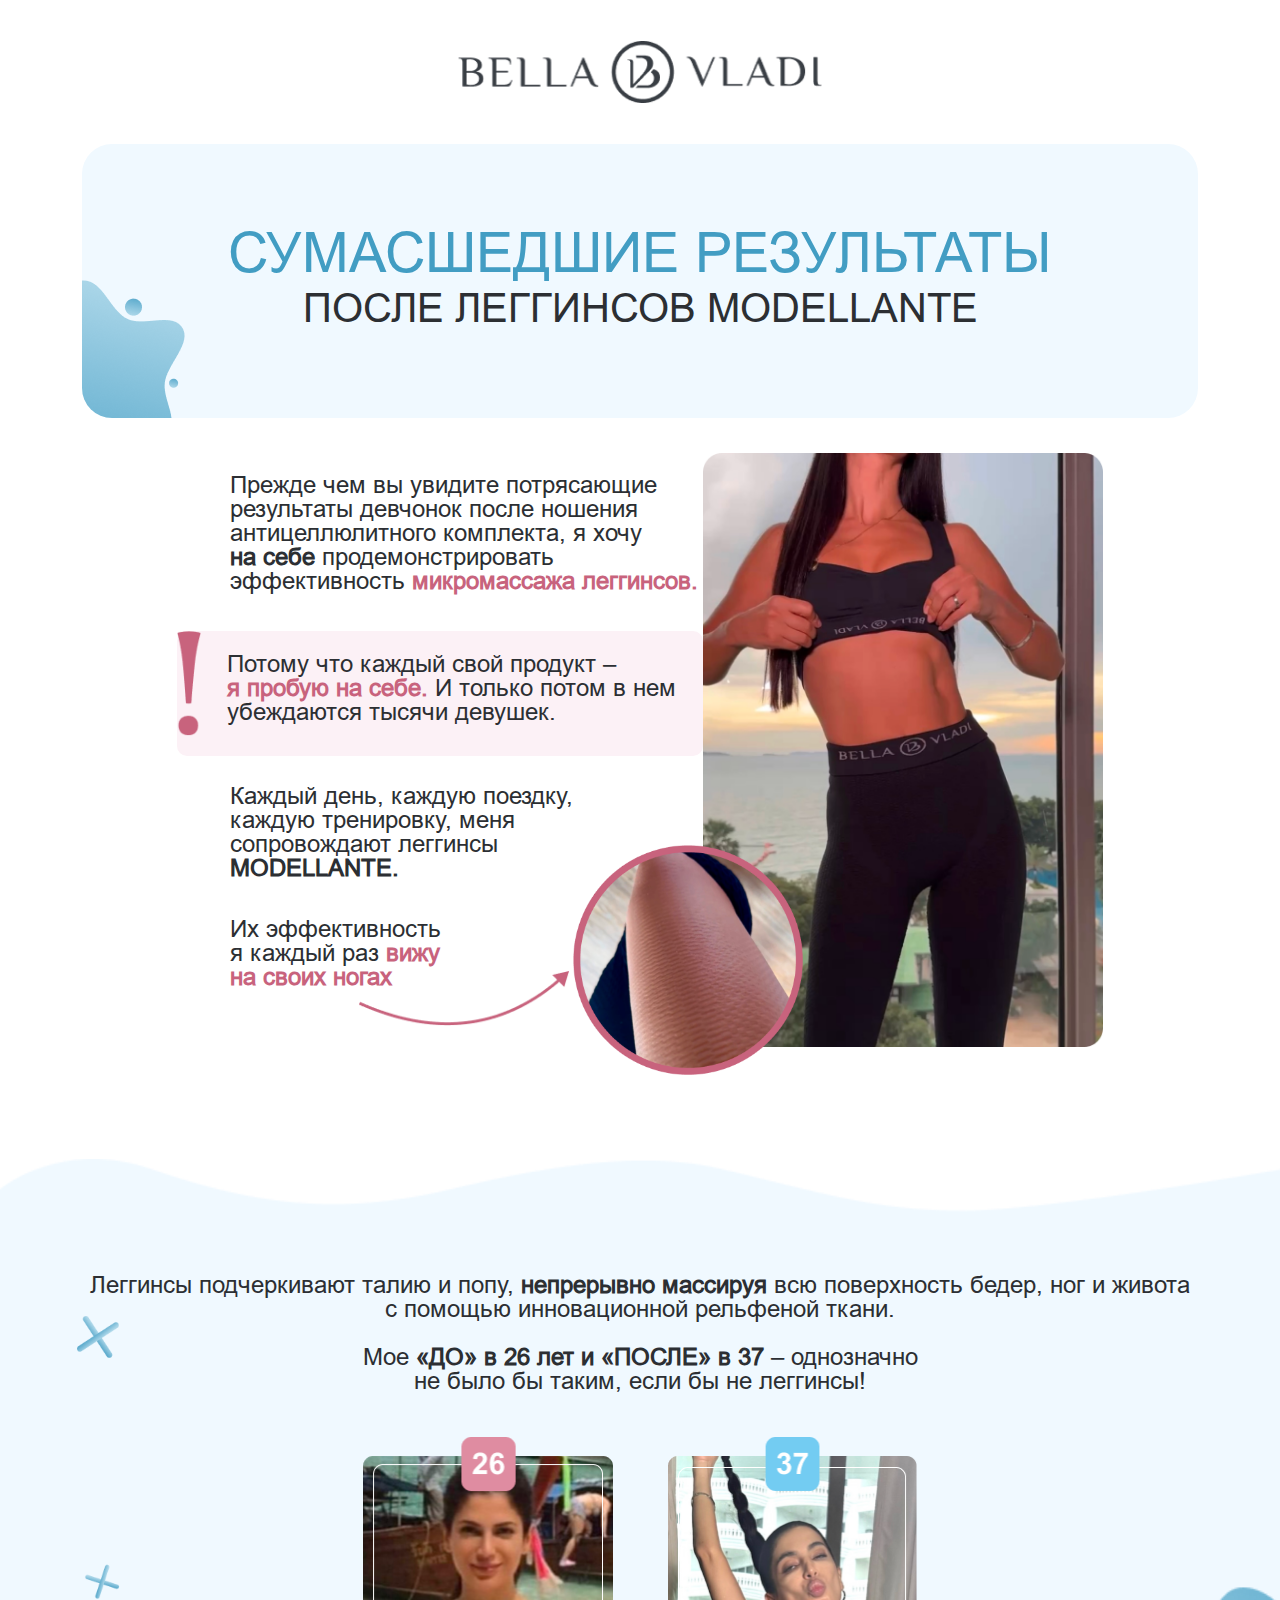
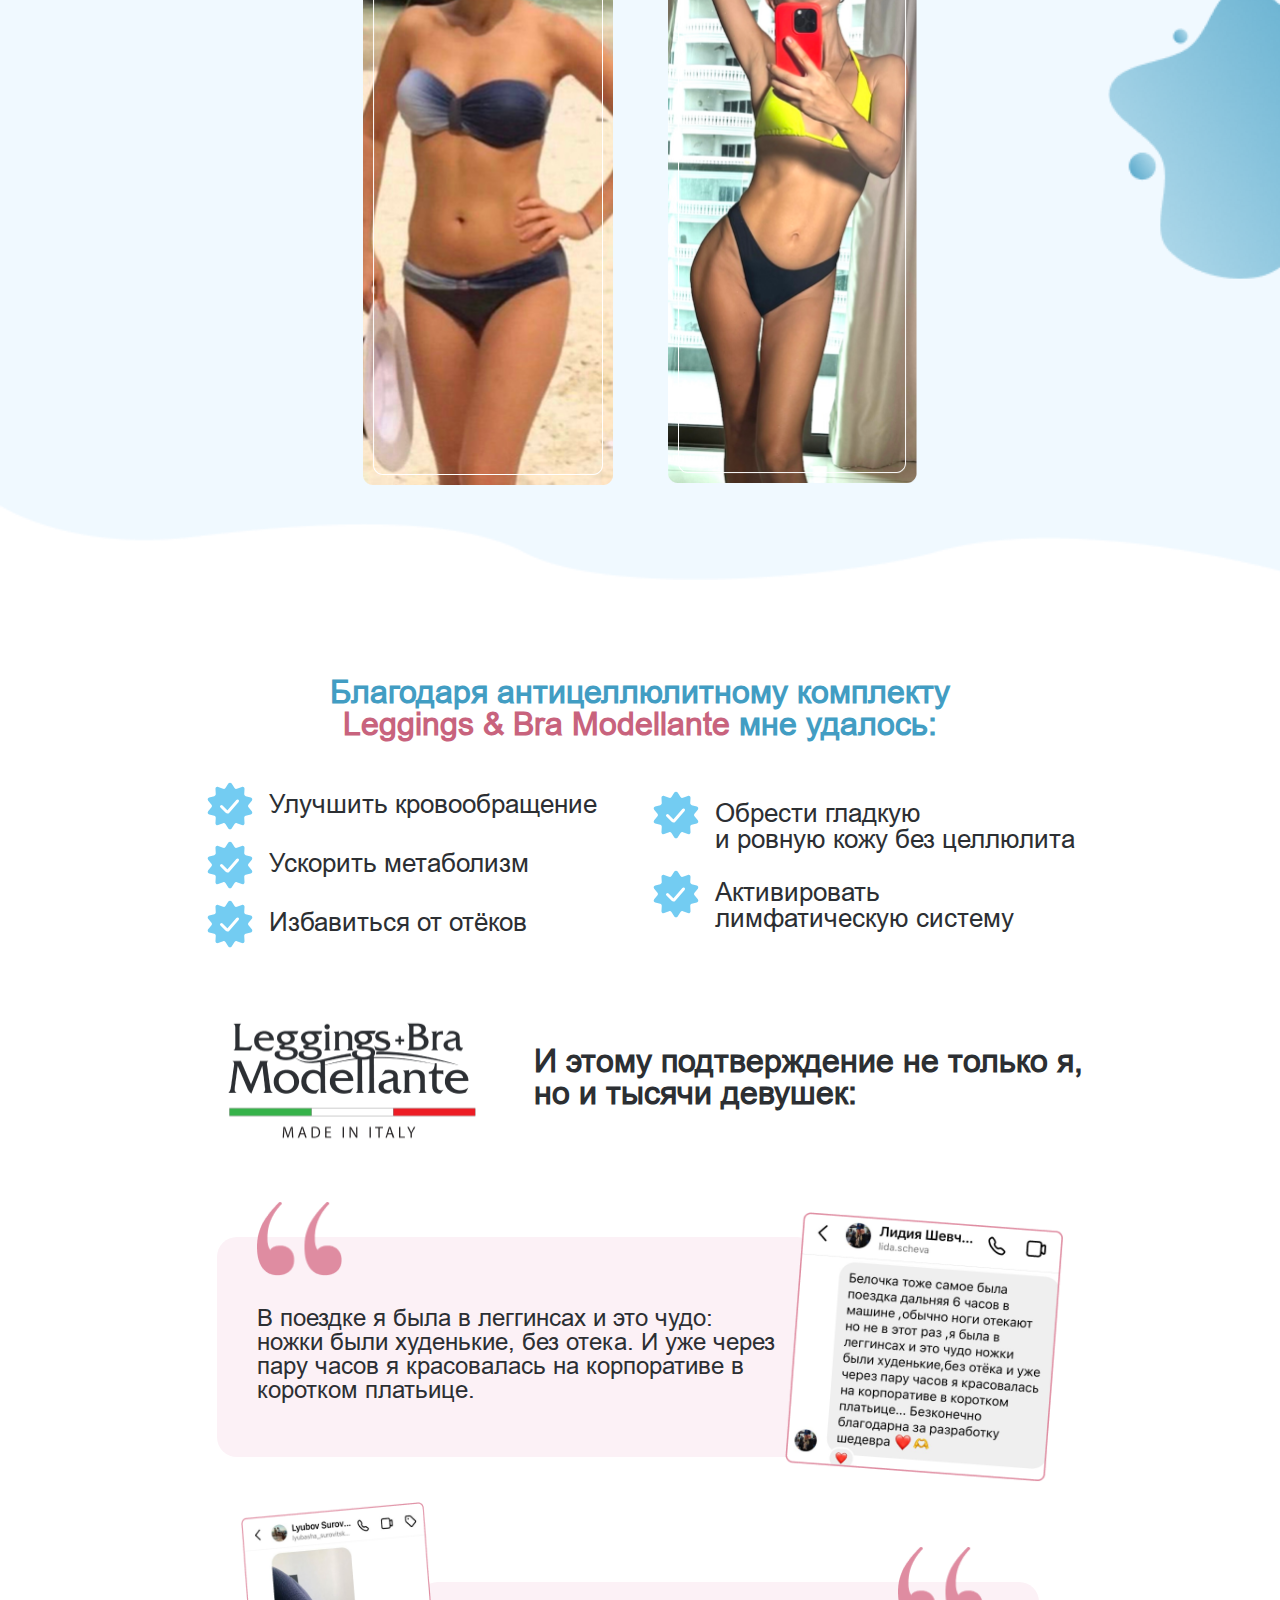
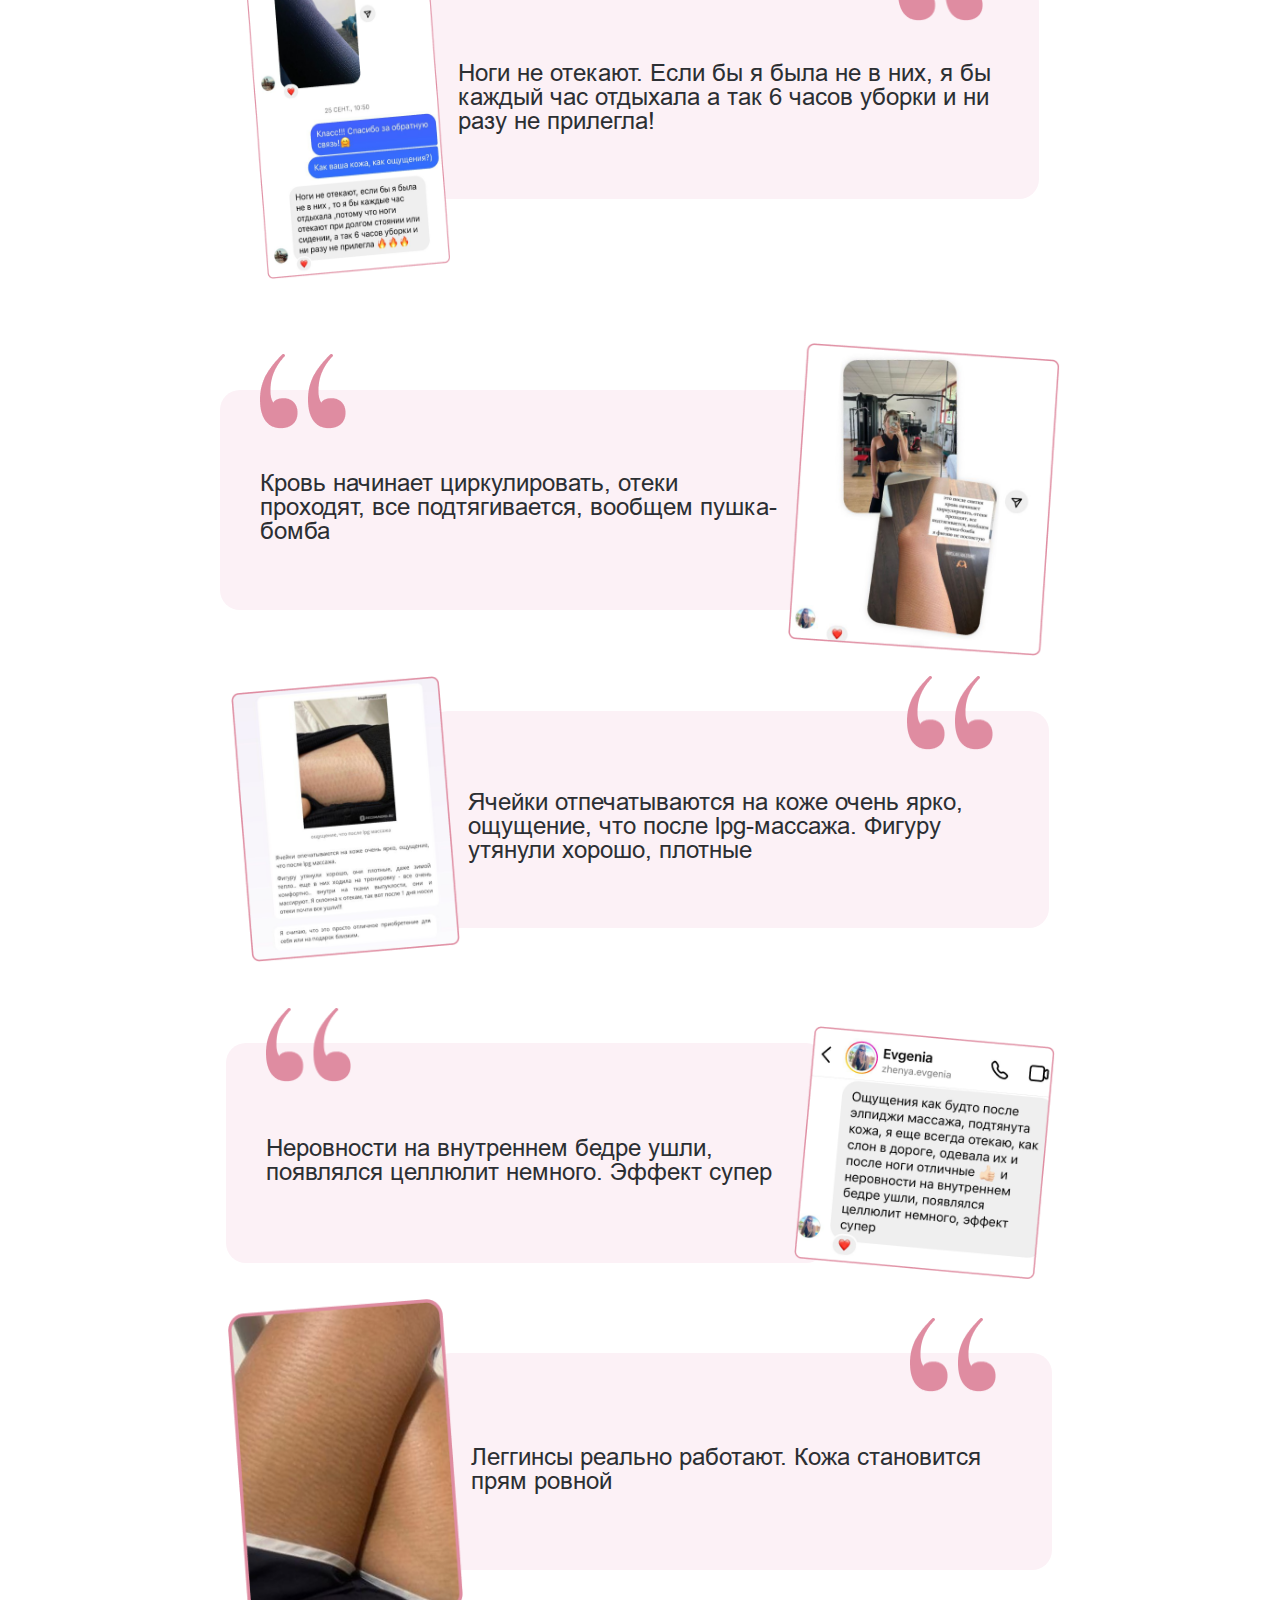
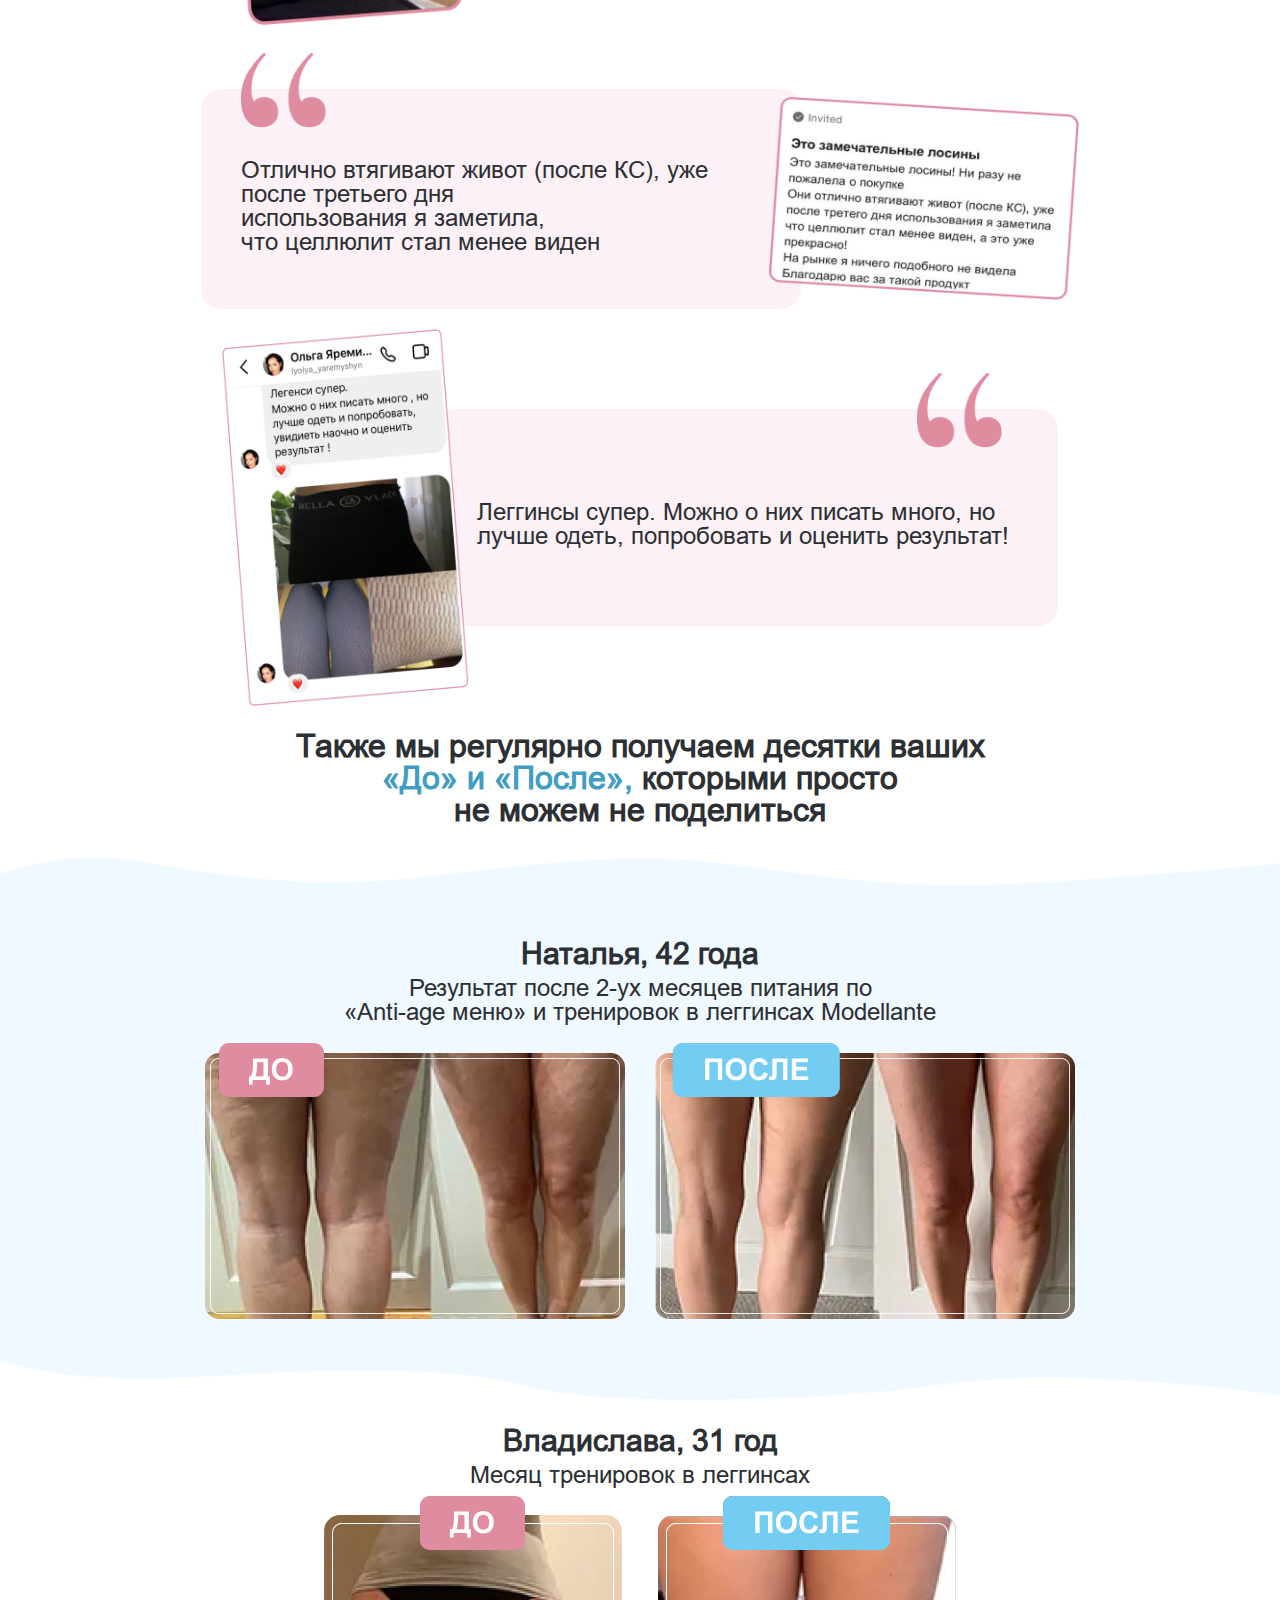
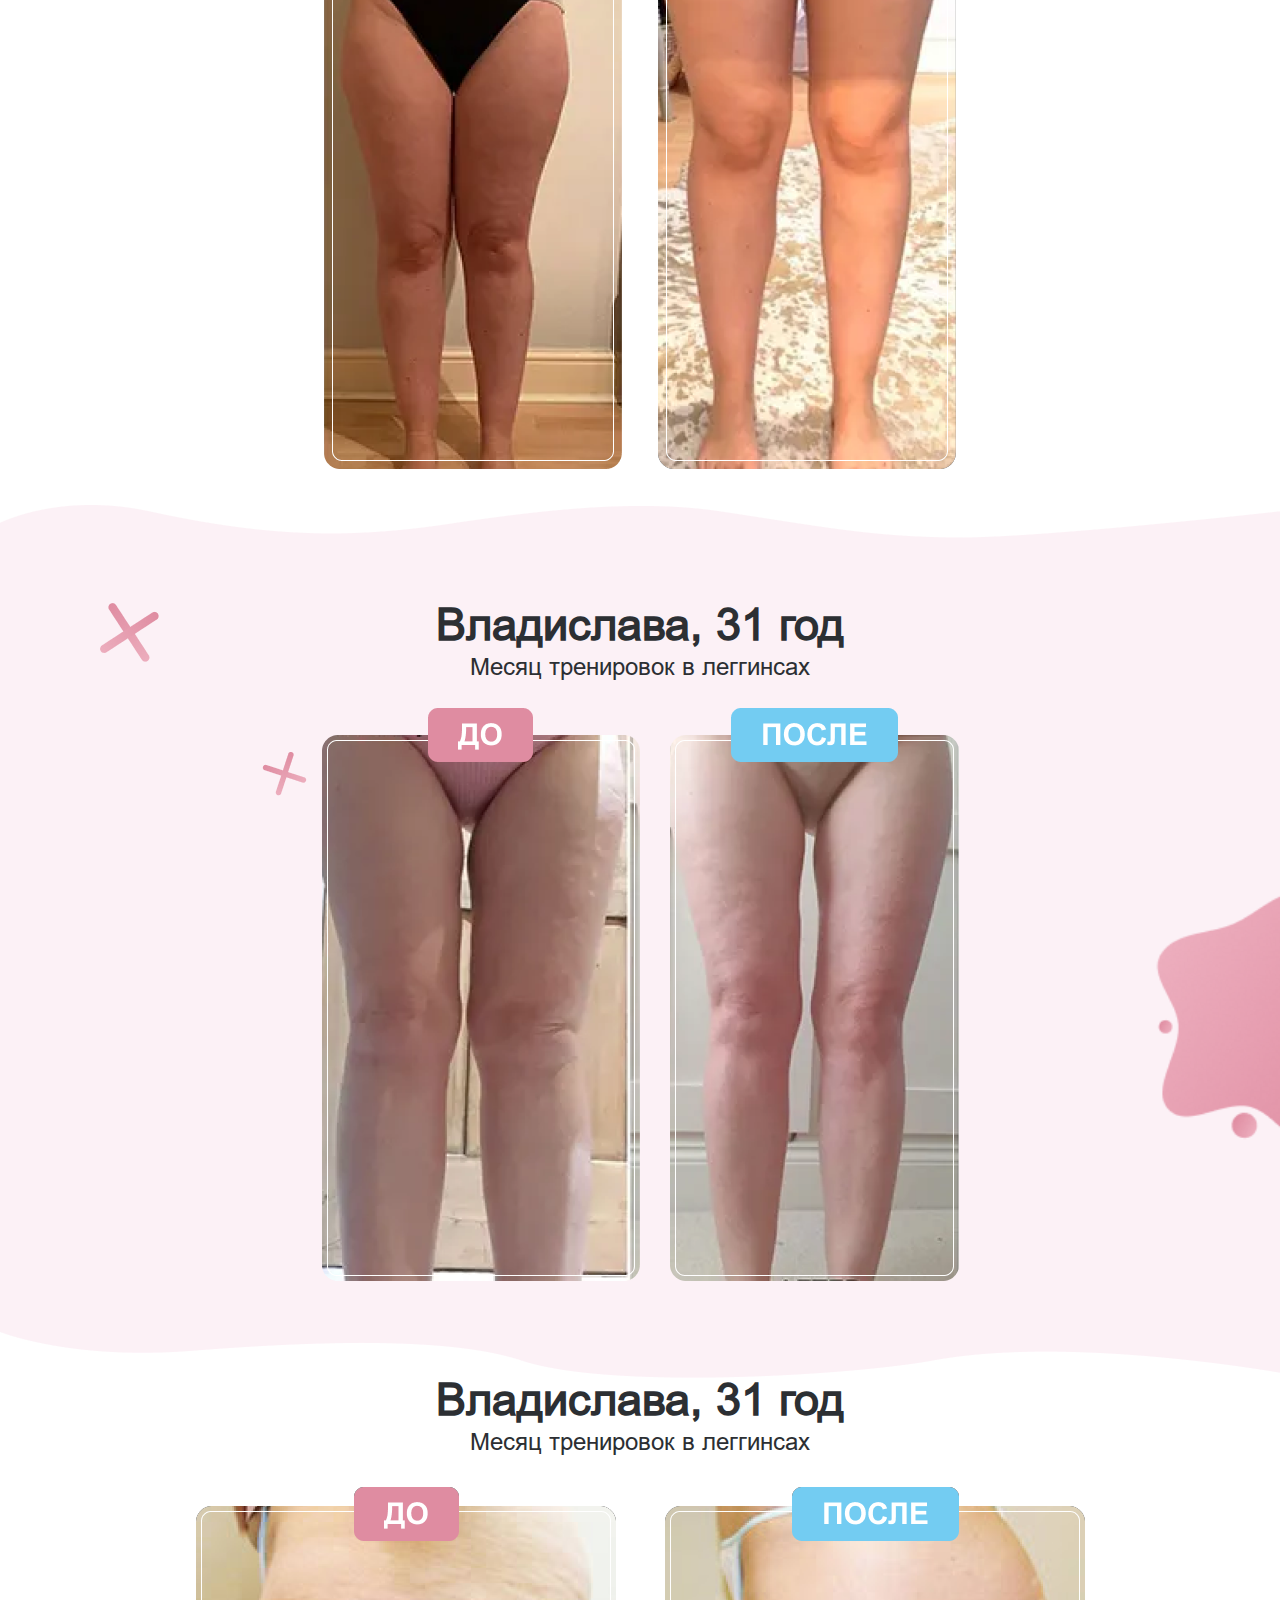
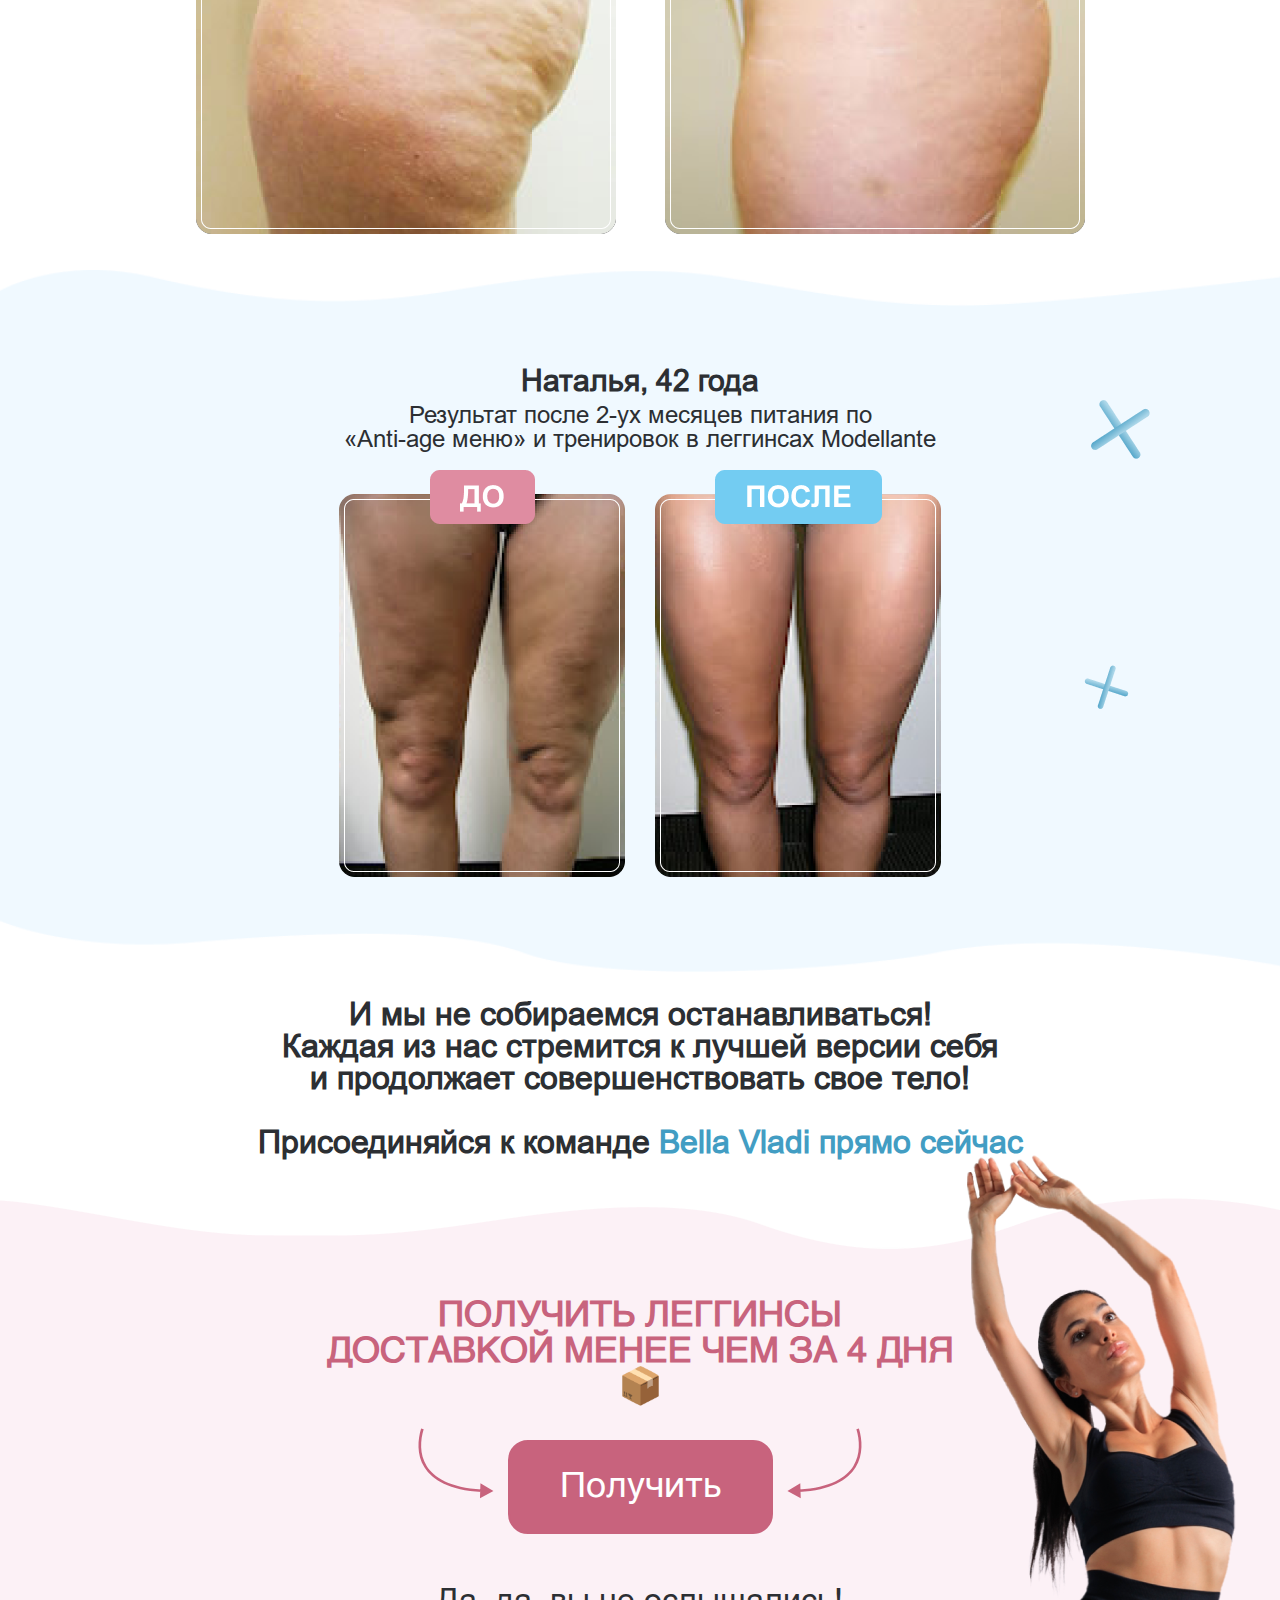
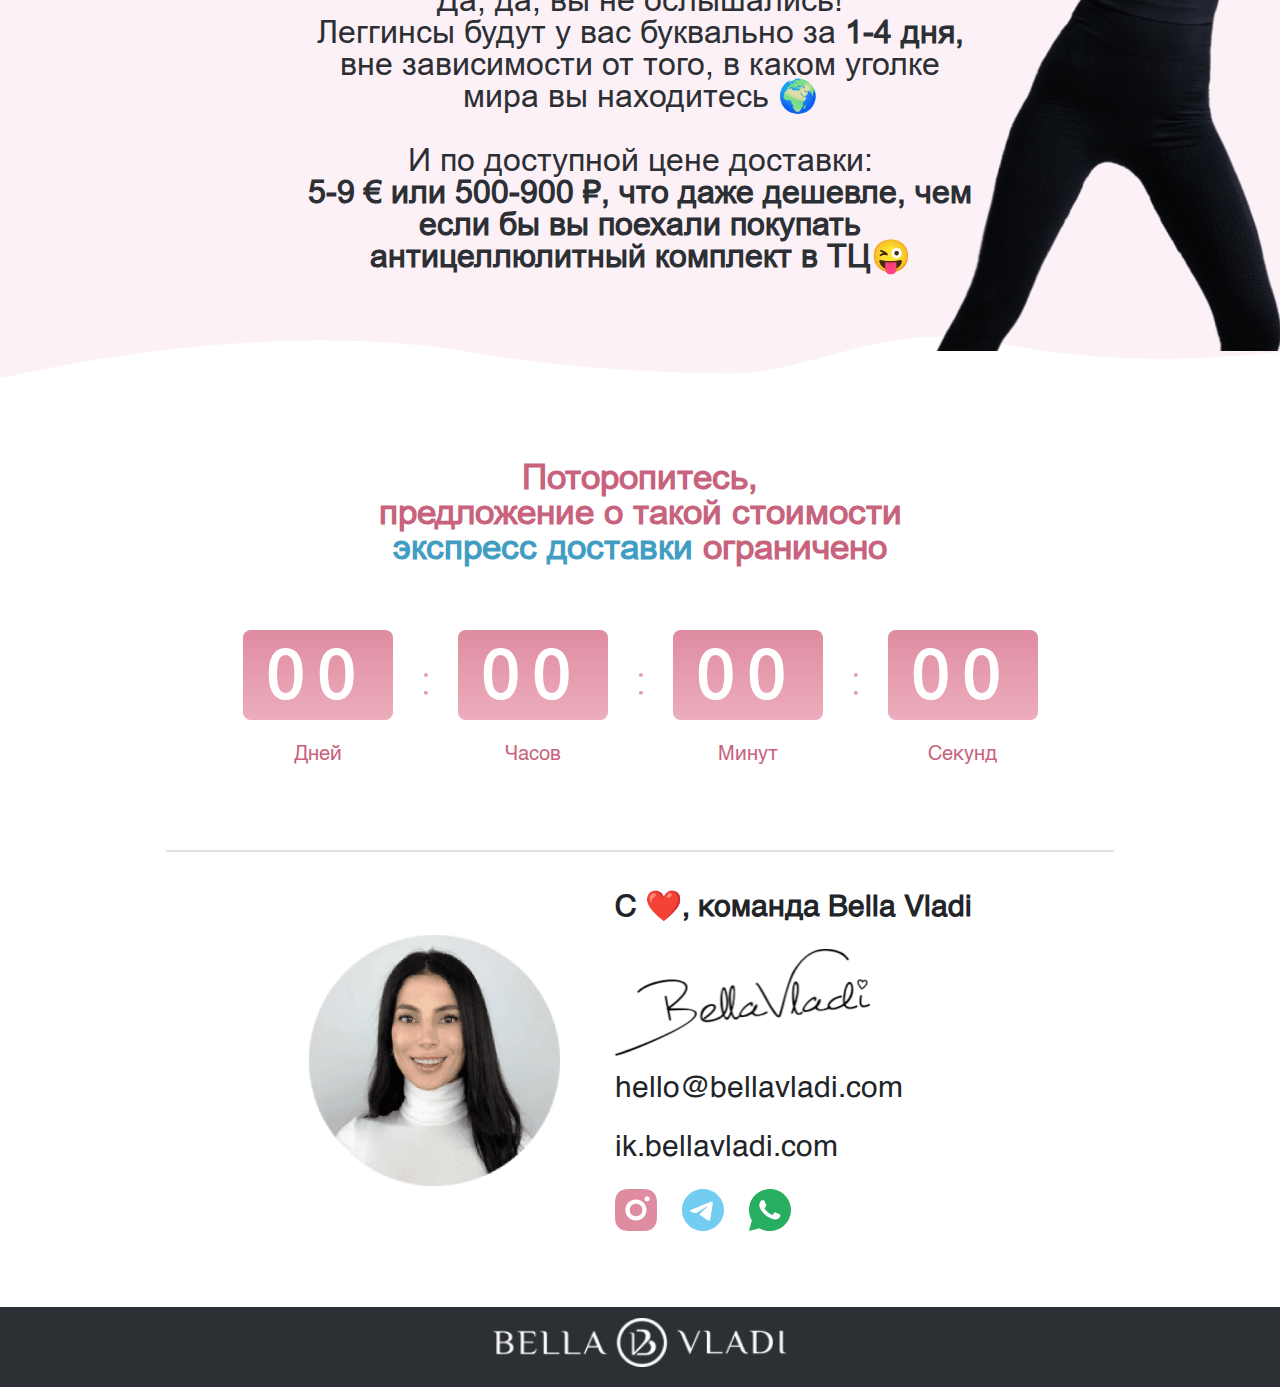
==== commit dad7e011: "done" ====
--- a/email-three.html
+++ b/email-three.html
@@ -97,8 +97,6 @@
     </section>
     <!-- -------------------Home Section End---------------------- -->
 
-    <br /><br />
-
 
     <!-- --------------------Section Two Start--------------------- -->
 
@@ -249,6 +247,7 @@
               </div>
             </div>
           </div>
+          <br>
 
           <!-- Feedback 3 -->
           <div class="feedback-container">
@@ -377,7 +376,7 @@
     </section>
     <!-- ---------------------- Feedback Section End --------------------------- -->
 
-    <br> <br>
+    <br>
 
 
 
@@ -390,7 +389,7 @@
       </h3>
     </div>
     <!-- ----------------------Title End ------------------- -->
-    <br><br>
+    <br>
 
 
 
@@ -422,7 +421,7 @@
     </section>
     <!-- ------------------- Section Before After One End ---------------------- -->
 
-    <br><br>
+
 
     <!-- ------------------- Section Before After Two Start ---------------------- -->
     <section class="ba-2">
@@ -438,7 +437,6 @@
             </h5>
           </div>
 
-          <br>
 
           <div class="ba-images">
             <div class="before-two">
@@ -454,7 +452,7 @@
     </section>
     <!-- ------------------- Section Before After Two End ---------------------- -->
 
-    <br><br>
+
 
 
     <!-- ------------------- Section Before After Three Start ---------------------- -->
@@ -498,7 +496,6 @@
     </section>
     <!-- ------------------- Section Before After Three End ---------------------- -->
 
-    <br><br>
 
     <!-- ------------------- Section Before After Four Start ---------------------- -->
     <section class="ba-4">
@@ -530,8 +527,6 @@
     </section>
     <!-- ------------------- Section Before After Four End ---------------------- -->
 
-    <br><br>
-
 
     <!-- ------------------- Section Before After Five Start ---------------------- -->
     <section class="ba-5">
@@ -568,8 +563,6 @@
       </div>
     </section>
     <!-- ------------------- Section Before After Five End ---------------------- -->
-
-    <br><br>
 
 
 
@@ -589,8 +582,6 @@
 
 
 
-    <br><br> <br>
-
 
 
     <!-- ------------------- Section Eight Start ---------------------- -->
@@ -646,7 +637,8 @@
           <div class="title">
             <h2>
               <b><span class="text-pink">Поторопитесь, <br> предложение о такой стоимости<br> <span
-                 class="text-blue">экспресс доставки</span> ограничено </span> </b> </h2>
+                    class="text-blue">экспресс доставки</span> ограничено </span> </b>
+            </h2>
           </div>
 
           <br>
--- a/assets/css/style.css
+++ b/assets/css/style.css
@@ -191,7 +191,7 @@
   width: 226.106px;
 }
 
-.hero-bottom .hero-left .space{
+.hero-bottom .hero-left .space {
   padding-top: 1.5rem;
 }
 
--- a/assets/css/responsive.css
+++ b/assets/css/responsive.css
@@ -51,7 +51,8 @@
   .hero-bottom .hero-left .hero-content {
     font-size: 10px;
   }
-  .hero-bottom .hero-left .space{
+
+  .hero-bottom .hero-left .space {
     padding-top: 0.2rem;
   }
 
@@ -395,7 +396,7 @@
     font-size: 14px;
   }
 
-/* -----------------Section Nine Start----------------- */
+  /* -----------------Section Nine Start----------------- */
 
   .section-nine {
     margin-top: 1.2rem;
@@ -480,7 +481,7 @@
 
   /* --------------------------------------------------- Email-2 Page Start ------------------------------------------- */
 
-/* ----------------- Email-2 Home Start----------------- */
+  /* ----------------- Email-2 Home Start----------------- */
 
   .hero-banner .left-star {
     position: absolute;
@@ -519,8 +520,7 @@
     gap: 0px;
   }
 
-  .hero-two-bottom .hero-two-left h5
-  {
+  .hero-two-bottom .hero-two-left h5 {
     font-size: 8px;
     padding-bottom: 0px;
   }
@@ -581,7 +581,7 @@
 
   /* ----------------- Email-2 Service Items Start----------------- */
 
-  .service-items  {
+  .service-items {
     margin-top: 18px;
     margin-bottom: 23px;
   }
@@ -674,31 +674,31 @@
     width: 70px;
   }
 
-  .home-three-content {
-    flex-direction: column;
+  .home-three-content .left-content {
+    gap: 5px;
   }
 
   .home-three-content .left-content .part-two {
-    height: 100px;
-    width: 337px;
+    height: 60px;
+    width: 195px;
   }
 
   .home-three-content .left-content .part-two h5 {
-    padding-left: 25px;
+    padding-left: 15px;
   }
 
   .home-three-content .left-content .part-two img {
-    width: 12px;
+    width: 7px;
   }
 
   .home-three-content .left-content .part-five .middle-img img {
-    width: 100px;
-    height: 100px;
+    width: 90px;
+    height: auto;
   }
 
   .home-three-content .left-content .part-five .middle-img {
-    right: -2px;
-    bottom: -21rem;
+    right: -54px;
+    bottom: 0rem;
   }
 
 
@@ -706,25 +706,54 @@
   .home-three-content .left-content .part-three,
   .home-three-content .left-content .part-four,
   .home-three-content .left-content .part-five {
-    padding-left: 23px;
+    padding-left: 3px;
   }
 
   .home-three-content .left-content .part-five .left-to-right img {
-    display: none;
+    width: 62px;
+    height: auto;
+    margin-left: 6rem;
+    margin-top: -1.5rem;
   }
 
 
   .home-three-content .right-content img {
-    width: 250px;
-    height: 354px;
+    width: 150px;
+    height: auto;
   }
 
   /* Section 2 */
-  .before-after .cross-icon-1,
-  .before-after .cross-icon-2,
+
+  .section-two .before-after {
+    padding: 45px 0;
+    gap: 5px;
+  }
+
+  .before-after .cross-icon-1 {
+    position: absolute;
+    top: 9rem;
+    left: 1rem;
+    width: 28.255px;
+    height: auto;
+  }
+
+  .before-after .cross-icon-2 {
+    position: absolute;
+    top: 25rem;
+    left: 0rem;
+    width: 35.287px;
+    height: auto;
+  }
+
   .before-after .star-icon-1 {
-    display: none;
-  }
+    position: absolute;
+    top: 25rem;
+    right: 0;
+    width: 46.77px;
+    height: auto;
+    z-index: 1;
+  }
+
 
   .before-after .before-after-img {
     gap: 25px;
@@ -738,13 +767,25 @@
   .before-after .before-after-img .after-37 {
     width: 150px;
     height: auto;
-  }
-
-  /* Process List */
+    z-index: 2;
+  }
+
+  /* ------------------ Email-3 Third Section Start ------------------ */
   .process-list .process {
-    gap: 18px;
-    flex-direction: column;
-  }
+    gap: 4px;
+    padding-top: 23px;
+  }
+
+  .process-list .process .process-left .process-list,
+  .process-list .process .process-right .process-list {
+    gap: 7px;
+  }
+
+  .process-list .process .process-left,
+  .process-list .process .process-right {
+    gap: 9px;
+  }
+
 
   .process-list .process .process-right {
     margin-left: 1rem;
@@ -757,14 +798,14 @@
   }
 
   .process-list .logo-w-title {
-    flex-direction: column;
     gap: 2px;
+    margin-top: 12px;
   }
 
 
   .process-list .logo-w-title .email-3-logo img {
-    width: 203px;
-    height: 100px;
+    width: 143px;
+    height: auto;
   }
 
   /* ------------------ Email-3 Feedback Section Start ------------------ */
@@ -832,13 +873,10 @@
   }
 
   /* Before After 3 */
-
-  .ba-3 .pink-star-1,
-  .ba-3 .pink-star-2,
-  .ba-3 .pink-star-3,
-  .ba-5 .blue-star-1,
-  .ba-5 .blue-star-2 {
-    display: none;
+  .ba-1 .ba-1-content {
+    height: auto;
+    padding: 30px 0;
+    gap: 5px;
   }
 
   .ba-1 .ba-1-content .top-title,
@@ -849,13 +887,9 @@
     font-size: 24px;
   }
 
-  .ba-1 .ba-1-content .ba-images {
-    flex-direction: column;
-  }
-
   .ba-1 .ba-1-content .ba-images .before-one img,
   .ba-1 .ba-1-content .ba-images .after-one img {
-    width: 230px;
+    width: 150px;
     height: auto;
   }
 
@@ -865,9 +899,27 @@
     height: auto;
   }
 
+
+  .ba-3 .pink-star-1 {
+    width: 23px;
+  }
+
+  .ba-3 .pink-star-2 {
+    width: 40px;
+    top: 15rem;
+    left: 0;
+  }
+
+  .ba-3 .pink-star-3 {
+    width: 66.77px;
+    top: 16rem;
+    right: 0;
+  }
+
   .ba-3 .ba-3-content {
     height: auto;
     padding: 3rem 0;
+    margin-bottom: 2rem;
   }
 
   .ba-3 .ba-3-content .ba-images .before-three img {
@@ -895,6 +947,18 @@
   .ba-5 .ba-5-content .ba-images .after-five img {
     width: 130px;
     height: auto;
+  }
+
+  .ba-5 .blue-star-1 {
+    width: 42px;
+    top: 7rem;
+    right: 0rem;
+  }
+
+  .ba-5 .blue-star-2 {
+    width: 54px;
+    right: 2rem;
+    bottom: 16rem;
   }
 
 
@@ -946,7 +1010,7 @@
     font-size: 15px;
   }
 
-  .hero-bottom .hero-left .space{
+  .hero-bottom .hero-left .space {
     padding-top: 0.2rem;
   }
 
@@ -1275,7 +1339,7 @@
     font-size: 14px;
   }
 
-/* -----------------Section Nine Start----------------- */
+  /* -----------------Section Nine Start----------------- */
 
   .section-nine {
     margin-top: 1.2rem;
@@ -1283,8 +1347,8 @@
 
   .time-content {
     column-gap: 10px;
-    margin-bottom: 20px;
-    padding-top: 12px;
+    margin-bottom: 28px;
+    margin-top: 23px;
   }
 
   .time-content .colon {
@@ -1358,51 +1422,81 @@
     height: 31.413px;
   }
 
+
+
   /* --------------------------------------------------- Email-2 Page Start ------------------------------------------- */
 
-  /* Email-2 Home Section */
+  /* ----------------- Email-2 Home Start----------------- */
+
+  .hero-banner .left-star {
+    position: absolute;
+    top: 0;
+    left: 1rem;
+    width: 48px;
+    height: 48px;
+  }
+
+  .hero-banner .left-star-down {
+    width: 26px;
+    height: 26px;
+  }
+
   .hero-banner .right-star {
-    width: 106.77px;
-    height: 107.809px;
+    width: 86.77px;
+    height: 87.809px;
   }
 
   .hero-two-bottom .hero-two-right {
-    margin-top: 3.5rem;
-    z-index: 2;
+    margin-top: -1.1rem;
   }
 
   .hero-banner .hero-heading h2 {
+    font-size: 20px;
+  }
+
+  .hero-banner .hero-heading h1 {
+    padding-top: 0px;
     font-size: 24px;
   }
 
-  .hero-banner .hero-heading h1 {
-    padding-top: 15px;
-    font-size: 32px;
-  }
-
+  .hero-two-bottom .hero-two-left {
+    display: flex;
+    flex-direction: column;
+    gap: 0px;
+  }
+
+  .hero-two-bottom .hero-two-left h5 {
+    font-size: 13px;
+    padding-bottom: 2px;
+  }
 
   .hero-two-bottom .hero-two-right img {
-    width: 221.726px;
-    height: 270.262px;
+    width: 230.726px;
+    height: auto;
   }
 
   /* ----------------- Email-2 Tips Section Start----------------- */
   .tips {
-    flex-direction: column;
-    gap: 25px;
-    height: auto;
-    padding-top: 3.5rem;
-    padding-bottom: 5rem;
+    gap: 20px;
+    height: auto;
+    padding-top: 1.5rem;
+    padding-bottom: 1.5rem;
+    margin-top: -1.7rem;
   }
 
   .tips .tips-left img {
-    width: 320px;
-    height: 385px;
+    width: 230px;
+    height: auto;
+  }
+
+  .tips .tips-right {
+    gap: 2px;
   }
 
   .tips .tips-right .tips-item {
-    gap: 8px;
-  }
+    gap: 5px;
+  }
+
 
   /* ----------------- Email-2 Service Section Start----------------- */
   .service-content {
@@ -1410,18 +1504,19 @@
   }
 
   .service-content .content-left .left-icon {
-    width: 120px;
+    width: 95px;
+    height: auto;
   }
 
   .service-content .button .service-btn {
-    padding: 14px 50px;
+    padding: 12px 40px;
     margin-top: 12px;
-    font-size: 16px;
+    font-size: 18px;
   }
 
   .service-content .content-right .video-link img {
-    width: 200.731px;
-    height: 361px;
+    width: 190.731px;
+    height: auto;
   }
 
   .service-content .content-right .video-icon img {
@@ -1430,57 +1525,79 @@
   }
 
   /* ----------------- Email-2 Service Items Start----------------- */
+
+  .service-items {
+    margin-top: 18px;
+    margin-bottom: 23px;
+  }
+
+  .service-items .service-item-list {
+    gap: 0px;
+  }
+
   .service-items .service-item-list .service-list {
-    margin-left: 0 auto;
-  }
+    margin-left: 0%;
+
+  }
+
 
   .service-items .service-item-list .service-list .blue-icon svg {
-    width: 40px;
-    height: 40px;
-    margin-top: -8px;
-  }
+    width: 25px;
+    height: 25px;
+  }
+
+  .service-items .service-img img {
+    width: 572px;
+    height: auto;
+  }
+
 
   /* ----------------- Email-2 Pink BOx Start----------------- */
   .pink-box {
-    width: 580px;
-    height: 181px;
+    width: 570px;
+    height: 111px;
   }
 
   /* ----------------- Email-2 Review Section Start----------------- */
+  .review-section {
+    margin-bottom: -1rem;
+  }
+
   .review-section .review-content {
     align-items: center;
-    flex-direction: column;
-    gap: 30px;
+    gap: 40px;
   }
 
   .review-section .review-content .review-left-side h4,
   .review-section .review-content .review-right-side h4 {
-    font-size: 22px;
-    padding-bottom: 20px;
+    font-size: 18px;
+    padding-bottom: 15px;
   }
 
   .review-section .review-content .review-left-side img {
-    width: 323px;
-    height: 310px;
+    width: 273px;
+    height: auto;
   }
 
   .review-section .review-content .review-left-side .blue-btn button,
   .review-section .review-content .review-right-side .blue-btn button {
-    width: 210px;
-    padding: 16px 30px;
-    font-size: 20px;
+    width: 190px;
+    padding: 12px 38px;
+    font-size: 18px;
+    text-align: center;
   }
 
   .review-section .review-content .review-right-side img {
-    width: 330px;
-    height: 270px;
+    width: 260px;
+    height: auto;
   }
 
   .review-section .brand-logo-two img {
-    margin-top: 34px;
-    width: 204px;
-    height: 107px;
-  }
+    margin-top: 25px;
+    width: 224px;
+    height: auto;
+  }
+
 
   /* --------------------------------------------------- Email Three Page Start ------------------------------------------- */
 
@@ -1491,38 +1608,42 @@
   }
 
   .hero-banner-three .h-top {
+    font-size: 24px;
+  }
+
+  .hero-banner-three .h-bottom {
     font-size: 26px;
   }
 
-  .hero-banner-three .h-bottom {
-    font-size: 20px;
-  }
-
   .hero-banner-three .left-star-down {
-    width: 100px;
-  }
-
-  .home-three-content {
-    flex-direction: column;
+    width: 70px;
+  }
+
+  .home-three-content .left-content {
+    gap: 10px;
   }
 
   .home-three-content .left-content .part-two {
-    height: 125px;
-    width: 396px;
+    height: 70px;
+    width: 395px;
+  }
+
+  .home-three-content .left-content .part-two h5 {
+    padding-left: 25px;
   }
 
   .home-three-content .left-content .part-two img {
-    width: 16px;
+    width: 12px;
   }
 
   .home-three-content .left-content .part-five .middle-img img {
     width: 120px;
-    height: 120px;
+    height: auto;
   }
 
   .home-three-content .left-content .part-five .middle-img {
-    right: -2px;
-    bottom: -21rem;
+    right: -54px;
+    bottom: 0rem;
   }
 
 
@@ -1534,114 +1655,256 @@
   }
 
   .home-three-content .left-content .part-five .left-to-right img {
-    display: none;
+    width: 162px;
+    height: auto;
+    margin-left: 6rem;
+    margin-top: -1.5rem;
   }
 
 
   .home-three-content .right-content img {
-    width: 250px;
-    height: 354px;
+    width: 210px;
+    height: auto;
   }
 
   /* Section 2 */
 
+  .section-two .before-after {
+    padding: 65px 0;
+    gap: 5px;
+  }
+
+  .before-after .cross-icon-1 {
+    position: absolute;
+    top: 9rem;
+    left: 1rem;
+    width: 28.255px;
+    height: auto;
+  }
+
+  .before-after .cross-icon-2 {
+    position: absolute;
+    top: 25rem;
+    left: 0rem;
+    width: 45.287px;
+    height: auto;
+  }
+
   .before-after .star-icon-1 {
-    width: 86.77px;
-    height: 87.809px;
-  }
+    position: absolute;
+    top: 35rem;
+    right: 0;
+    width: 76.77px;
+    height: auto;
+    z-index: 1;
+  }
+
 
   .before-after .before-after-img {
-    gap: 25px;
+    gap: 30px;
   }
 
   .before-after .before-after-img .before-26 {
-    width: 210px;
+    width: 230px;
+    height: auto;
   }
 
   .before-after .before-after-img .after-37 {
-    width: 210px;
-  }
-
-  /* Process List */
+    width: 230px;
+    height: auto;
+    z-index: 2;
+  }
+
+  /* ------------------ Email-3 Third Section Start ------------------ */
+  .process-list .process {
+    gap: 12px;
+    padding-top: 23px;
+  }
+
+  .process-list .process .process-left .process-list,
+  .process-list .process .process-right .process-list {
+    gap: 7px;
+  }
+
+  .process-list .process .process-left,
+  .process-list .process .process-right {
+    gap: 9px;
+  }
+
+
+  .process-list .process .process-right {
+    margin-left: 1rem;
+  }
+
+
   .process-list .process .process-list img {
-    height: 35px;
-    width: 35px;
-  }
+    height: 30px;
+    width: 30px;
+  }
+
+  .process-list .logo-w-title {
+    gap: 2px;
+    margin-top: 28px;
+  }
+
 
   .process-list .logo-w-title .email-3-logo img {
-    width: 203px;
-    height: 100px;
+    width: 173px;
+    height: auto;
   }
 
   /* ------------------ Email-3 Feedback Section Start ------------------ */
+
+
   .feedback-content .feedback-container .feedback-left .pinkbox-left {
     width: 380px;
-    height: 180px;
+    height: 130px;
+    padding: 20px;
   }
 
   .feedback-content .feedback-container .feedback-left .pinkbox-right {
-    width: 380px;
-    height: 190px;
+    width: 400px;
+    height: 130px;
+    padding: 30px;
   }
 
   .feedback-content .feedback-container .feedback-left .pinkbox-left img,
   .feedback-content .feedback-container .feedback-left .pinkbox-right img {
-    width: 55.498px;
-    height: 54.157px;
+    width: 45.498px;
+    height: 44.157px;
   }
 
   .feedback-content .feedback-container .feedback-right .client-img-1 {
-    width: 208px;
-    height: 199.465px;
+    width: 148px;
+    height: auto;
   }
 
   .feedback-content .feedback-container .feedback-right .client-img-2 {
-    width: 199.047px;
-    height: 307px;
+    width: 150px;
+    height: auto;
   }
 
   .feedback-content .feedback-container .feedback-right .client-img-3 {
-    width: 211.134px;
-    height: 273.248px;
+    width: 141.134px;
+    height: auto;
   }
 
   .feedback-content .feedback-container .feedback-right .client-img-4 {
-    width: 198.138px;
-    height: 236.06px;
+    width: 141.134px;
+    height: auto;
   }
 
 
   .feedback-content .feedback-container .feedback-right .client-img-5 {
-    width: 211px;
-    height: 222.987px;
+    width: 151.134px;
+    height: auto;
   }
 
   .feedback-content .feedback-container .feedback-right .client-img-6 {
-    width: 194.157px;
-    height: 255.416px;
+    width: 141.134px;
+    height: auto;
   }
 
 
   .feedback-content .feedback-container .feedback-right .client-img-7 {
-    width: 210.351px;
-    height: 182.885px;
+    width: 171.134px;
+    height: auto;
     margin-right: 0px;
   }
 
   .feedback-content .feedback-container .feedback-right .client-img-8 {
-    width: 207.277px;
-    height: 337px;
-    margin-right: -2rem;
-  }
+    width: 151.134px;
+    height: auto;
+  }
+
 
   /* Before After 3 */
-
-  .ba-3 .pink-star-1,
-  .ba-3 .pink-star-2,
-  .ba-3 .pink-star-3,
-  .ba-5 .blue-star-1,
+  .ba-1 .ba-1-content {
+    height: auto;
+    padding: 50px 0;
+    gap: 5px;
+  }
+
+  .ba-1 .ba-1-content .top-title,
+  .ba-2 .ba-2-content .top-title,
+  .ba-4 .ba-3-content .top-title,
+  .ba-5 .ba-5-content .top-title,
+  .ba-5 .ba-5-content .top-title {
+    font-size: 34px;
+  }
+
+  .ba-1 .ba-1-content .ba-images .before-one img,
+  .ba-1 .ba-1-content .ba-images .after-one img {
+    width: 280px;
+    height: auto;
+  }
+
+  .ba-2 .ba-2-content .ba-images .before-two img,
+  .ba-2 .ba-2-content .ba-images .after-two img {
+    width: 230px;
+    height: auto;
+  }
+
+
+  .ba-3 .pink-star-1 {
+    width: 43px;
+  }
+
+  .ba-3 .pink-star-2 {
+    width: 60px;
+    top: 15rem;
+    left: 0;
+  }
+
+  .ba-3 .pink-star-3 {
+    width: 96.77px;
+    top: 12rem;
+    right: 0;
+  }
+
+  .ba-3 .ba-3-content {
+    height: auto;
+    padding: 3rem 0;
+    margin-bottom: 2rem;
+  }
+
+  .ba-3 .ba-3-content .ba-images .before-three img {
+    width: 230px;
+    height: auto;
+  }
+
+  .ba-3 .ba-3-content .ba-images .after-three img {
+    width: 210px;
+    height: auto;
+  }
+
+  .ba-4 .ba-4-content .ba-images .before-four img,
+  .ba-4 .ba-4-content .ba-images .after-four img {
+    width: 230px;
+    height: auto;
+  }
+
+  .ba-5 .ba-5-content {
+    height: auto;
+    padding: 3rem 0;
+  }
+
+  .ba-5 .ba-5-content .ba-images .before-five img,
+  .ba-5 .ba-5-content .ba-images .after-five img {
+    width: 230px;
+    height: auto;
+  }
+
+  .ba-5 .blue-star-1 {
+    width: 42px;
+    top: 7rem;
+    right: 0rem;
+  }
+
   .ba-5 .blue-star-2 {
-    display: none;
+    width: 54px;
+    right: 2rem;
+    bottom: 16rem;
   }
 
 }
@@ -1725,15 +1988,15 @@
     height: 200px;
   }
 
-    /* -----------------Section Eight Start----------------- */
-
-    .section-eight-content {
-      margin-top: 1rem;
-      height: auto;
-      padding-top: 2.5rem;
-      padding-bottom: 2.5rem;
-    }
-  
+  /* -----------------Section Eight Start----------------- */
+
+  .section-eight-content {
+    margin-top: 1rem;
+    height: auto;
+    padding-top: 2.5rem;
+    padding-bottom: 2.5rem;
+  }
+
 
   .section-eight .right-img {
     background-size: cover;
@@ -1971,12 +2234,13 @@
   }
 
   .home-three-content .left-content .part-five .left-to-right img {
-    display: none;
+    width: 150px;
+    height: auto;
   }
 
   .home-three-content .left-content .part-five .middle-img {
-    right: -50px;
-    bottom: -3rem;
+    right: -120px;
+    bottom: 1rem;
   }
 
 
@@ -2081,14 +2345,14 @@
   }
 
   .home-three-content .left-content .part-five .middle-img img {
-    width: 280px;
-    height: 280px;
+    width: 230px;
+    height: auto;
   }
 
   .home-three-content .left-content .part-five .middle-img {
     position: absolute;
     right: -100px;
-    bottom: -9rem;
+    bottom: -3rem;
   }
 
   .home-three-content .right-content img {
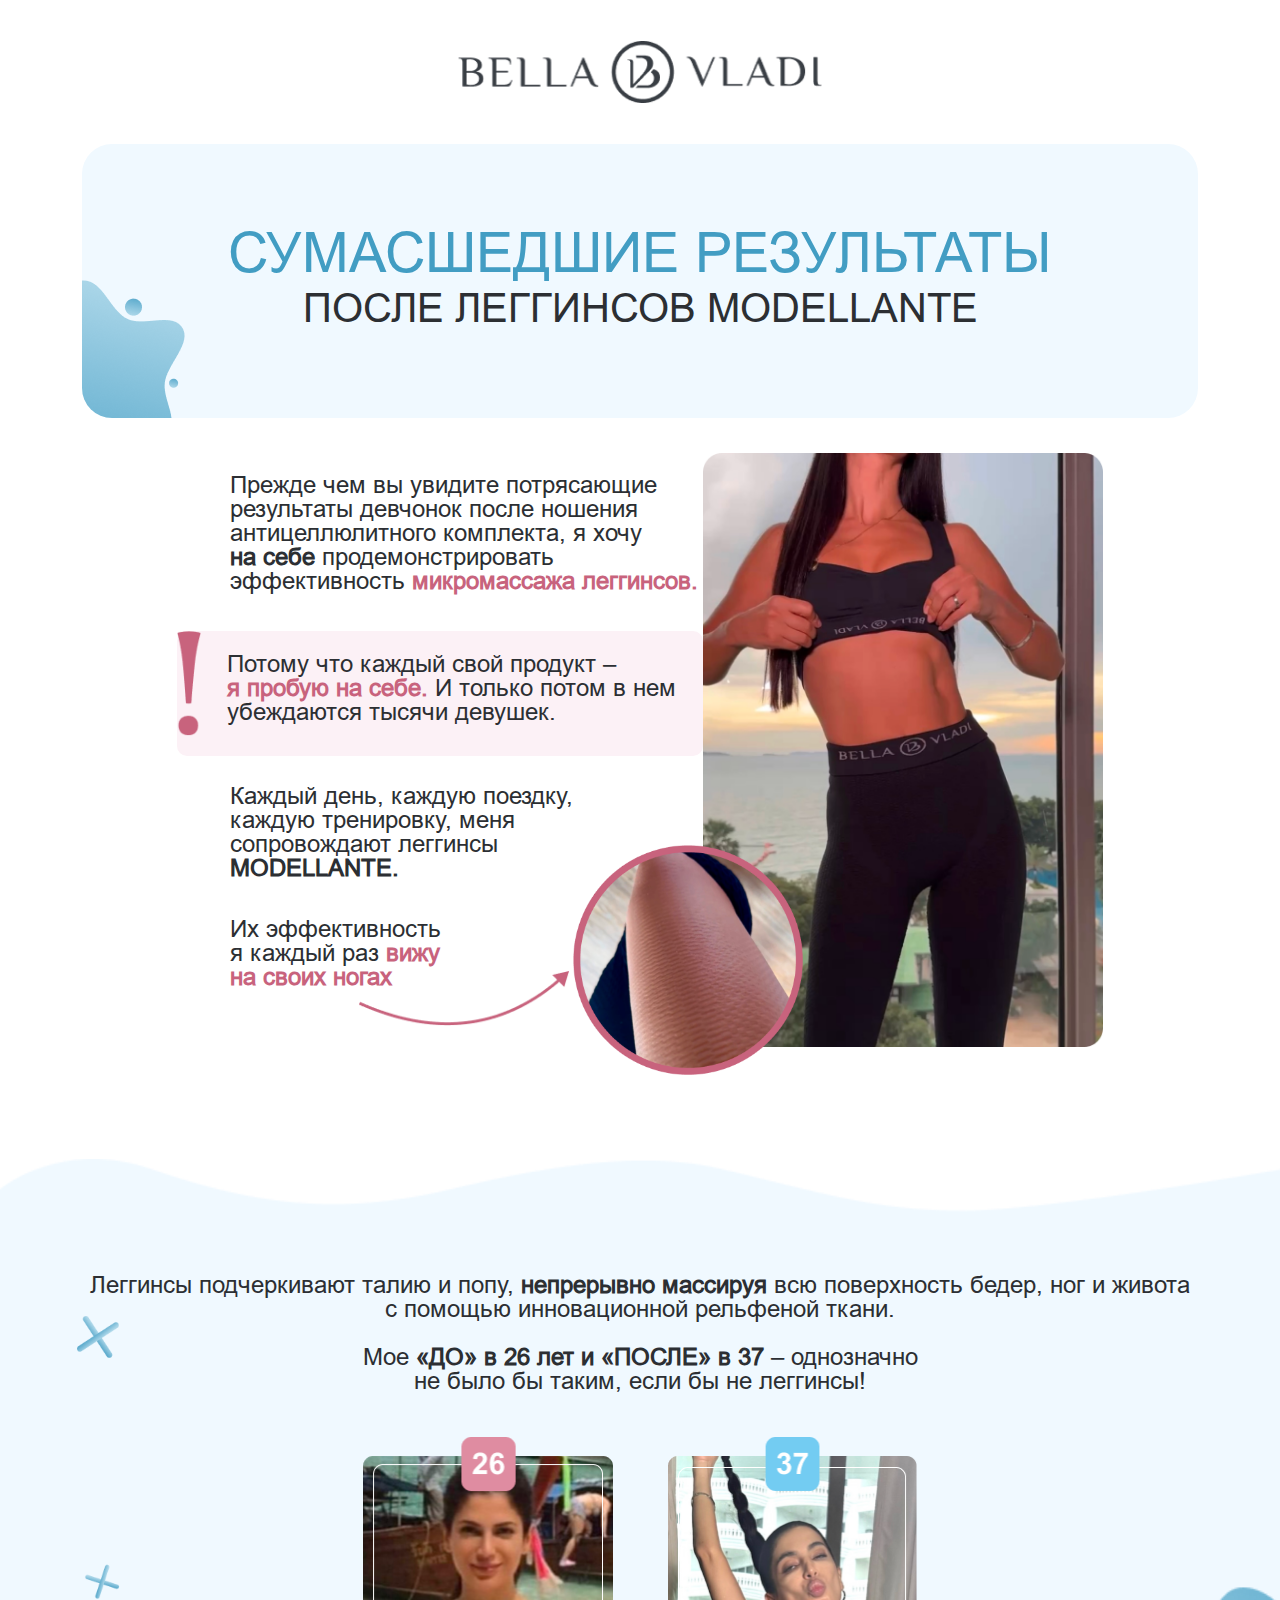
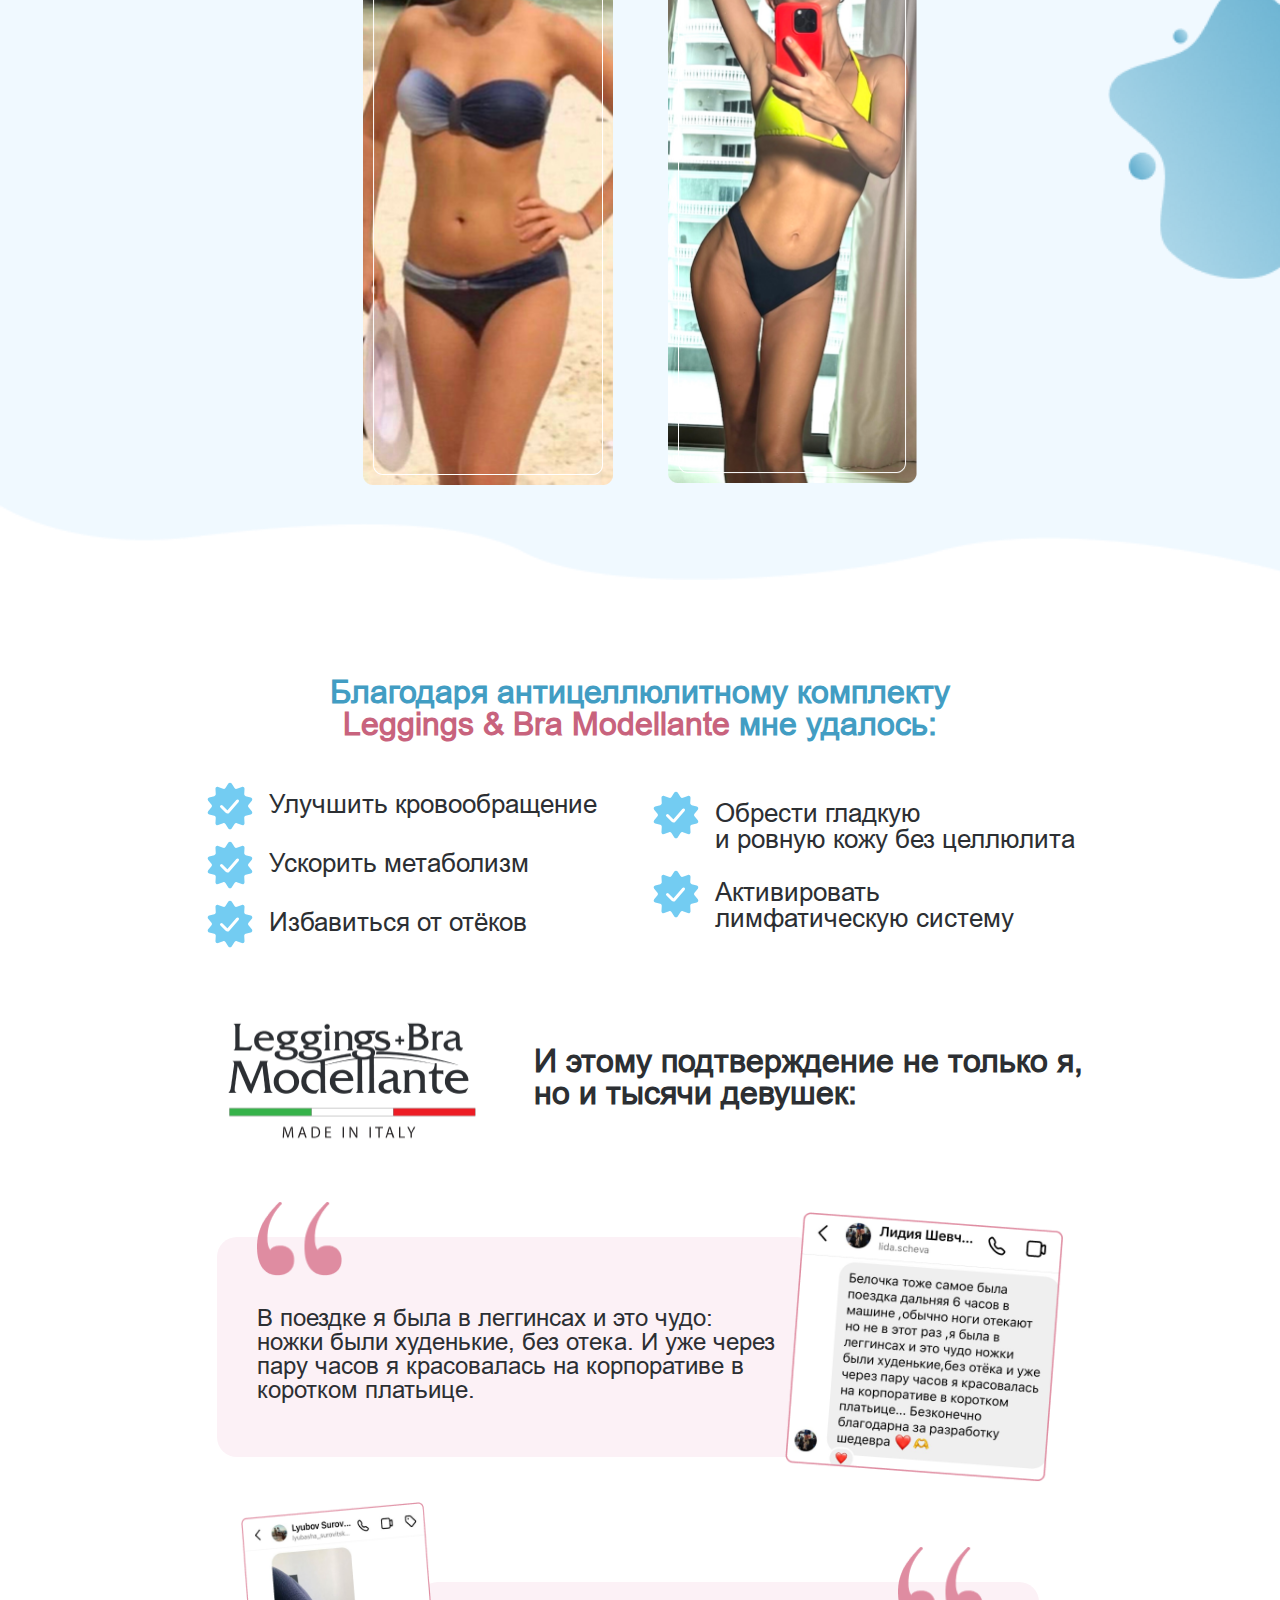
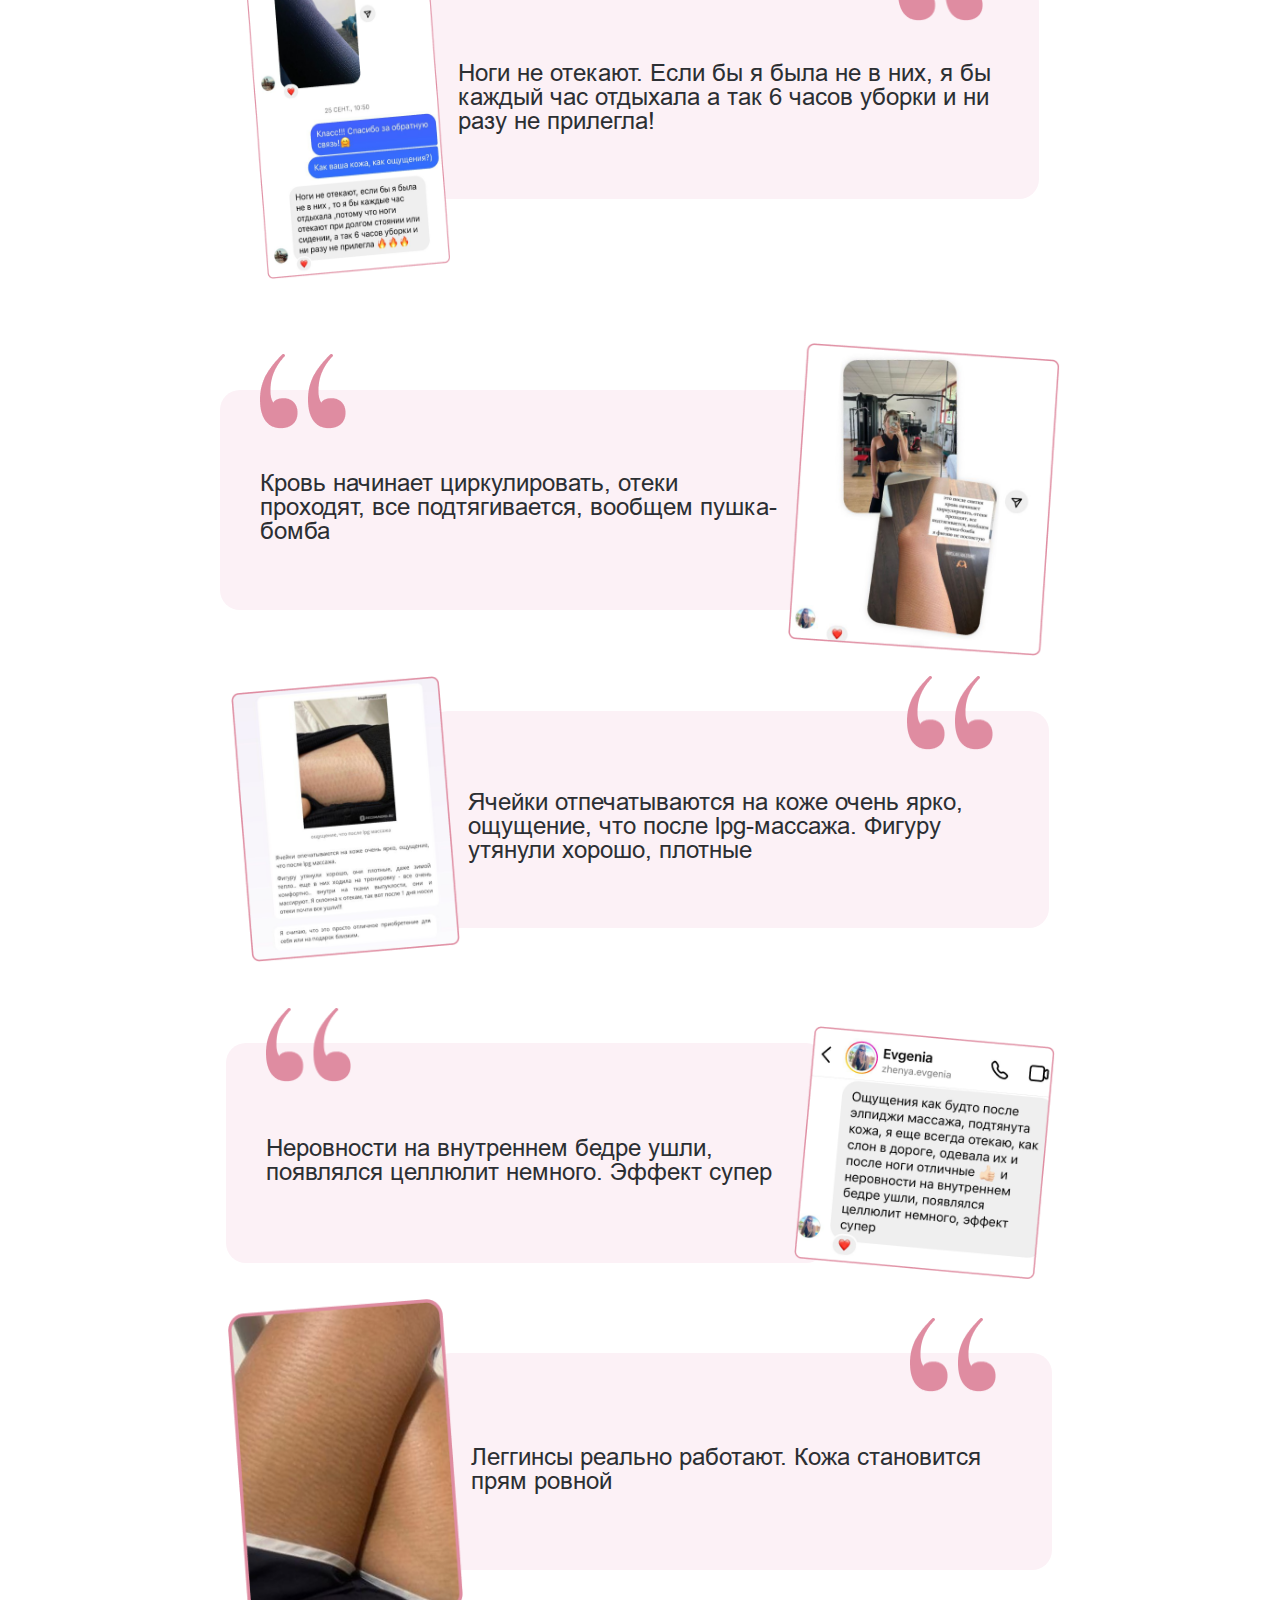
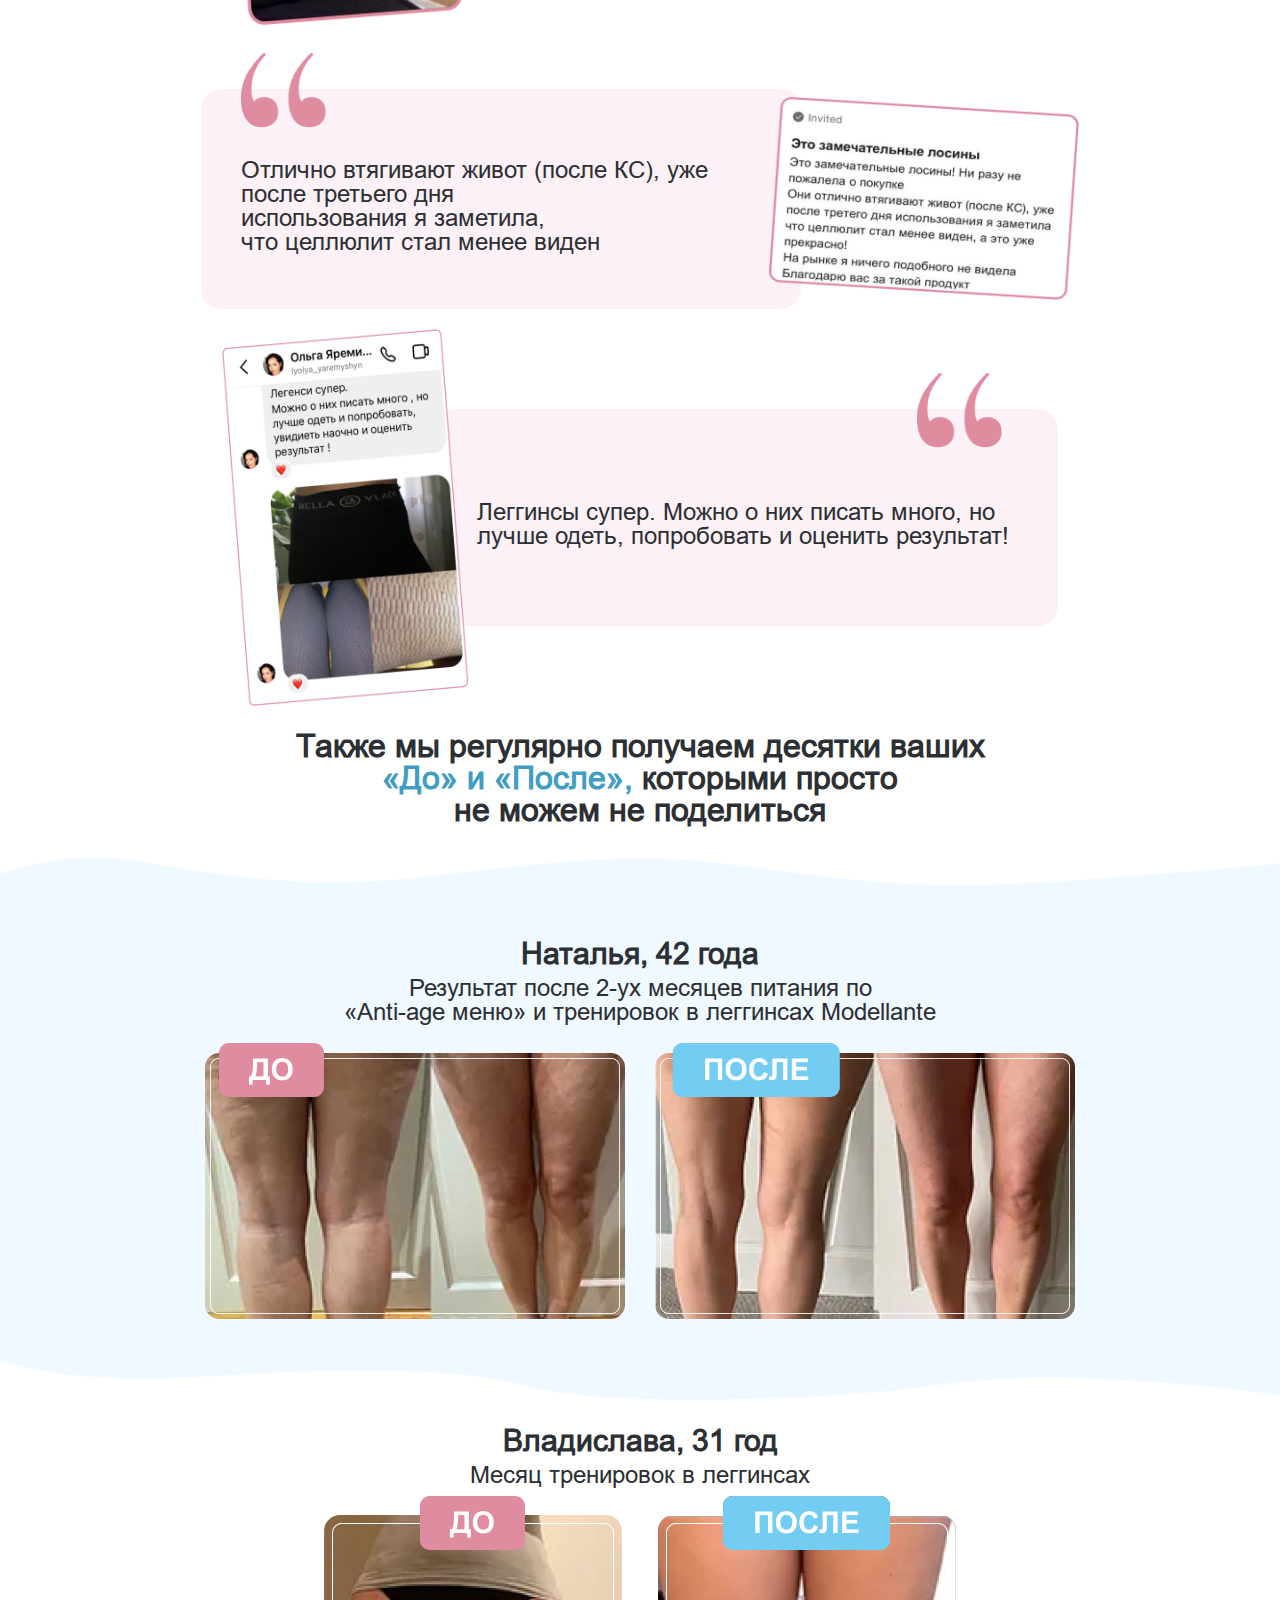
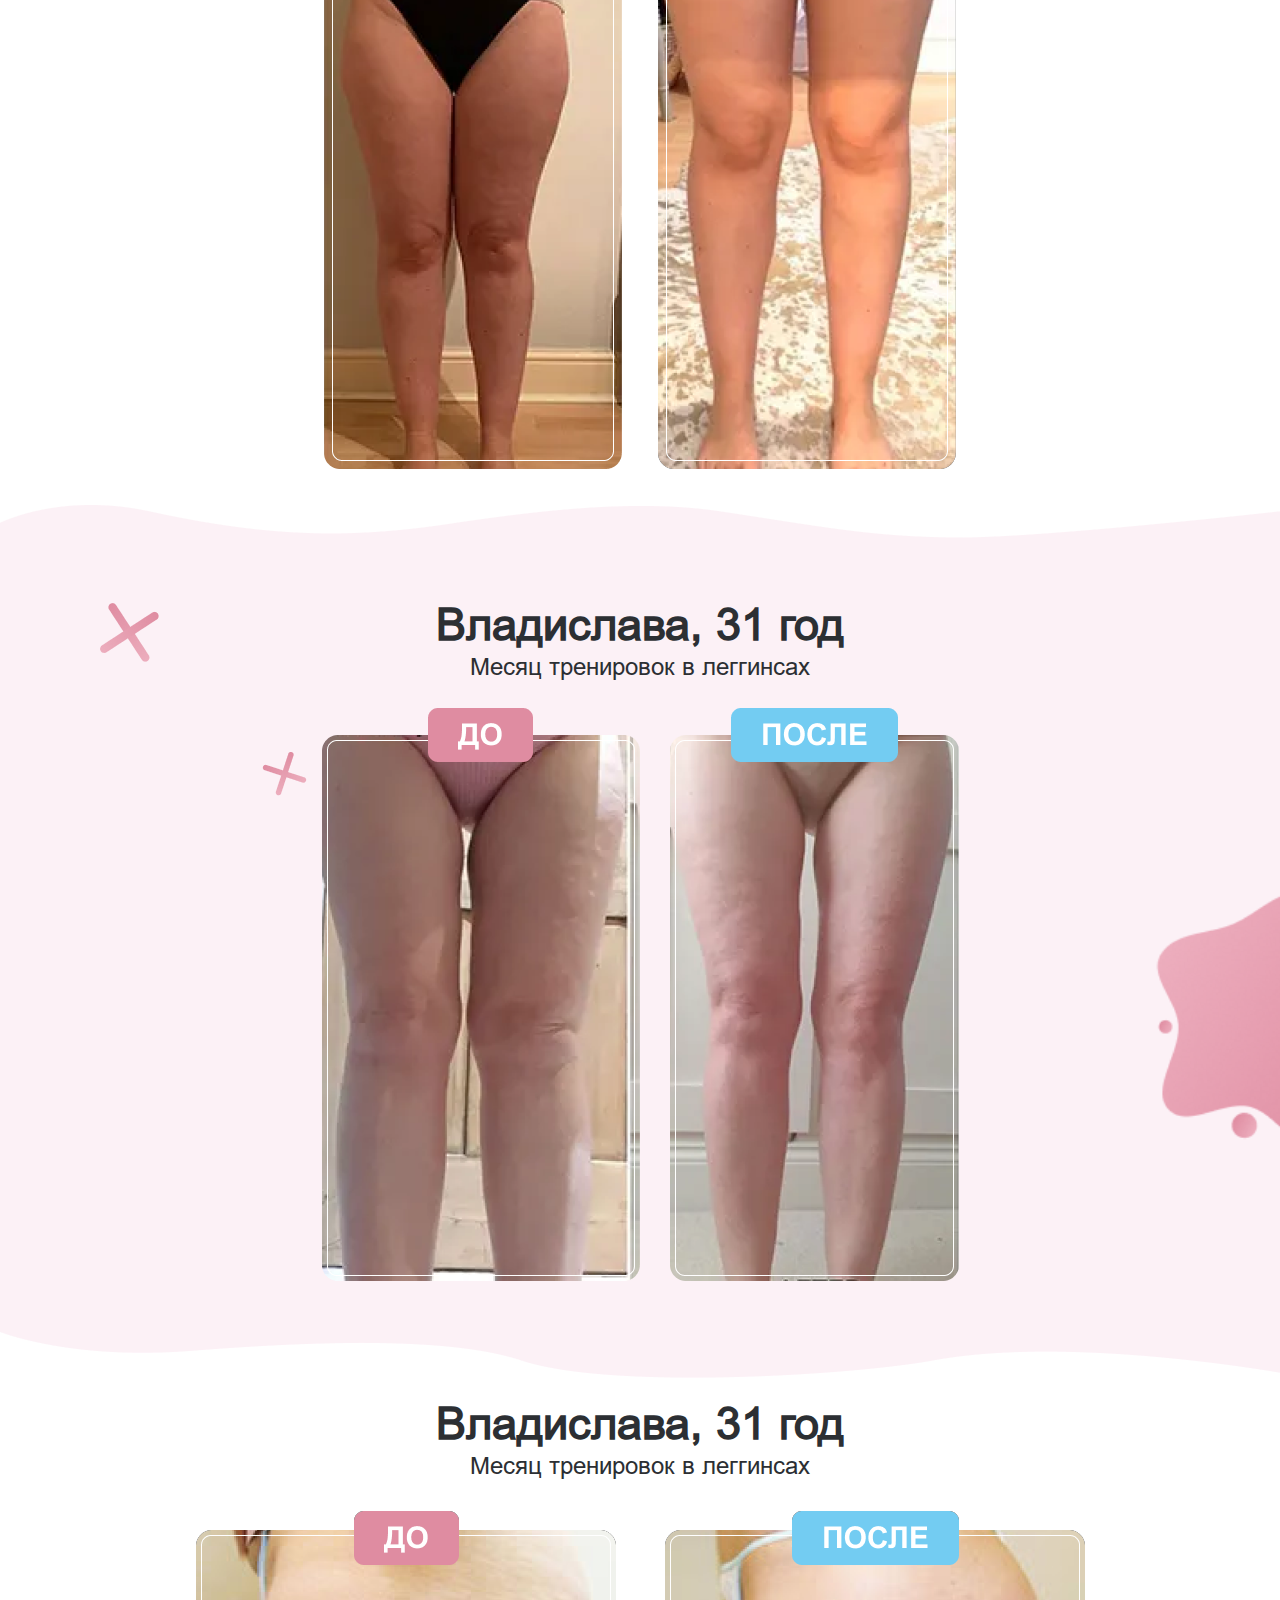
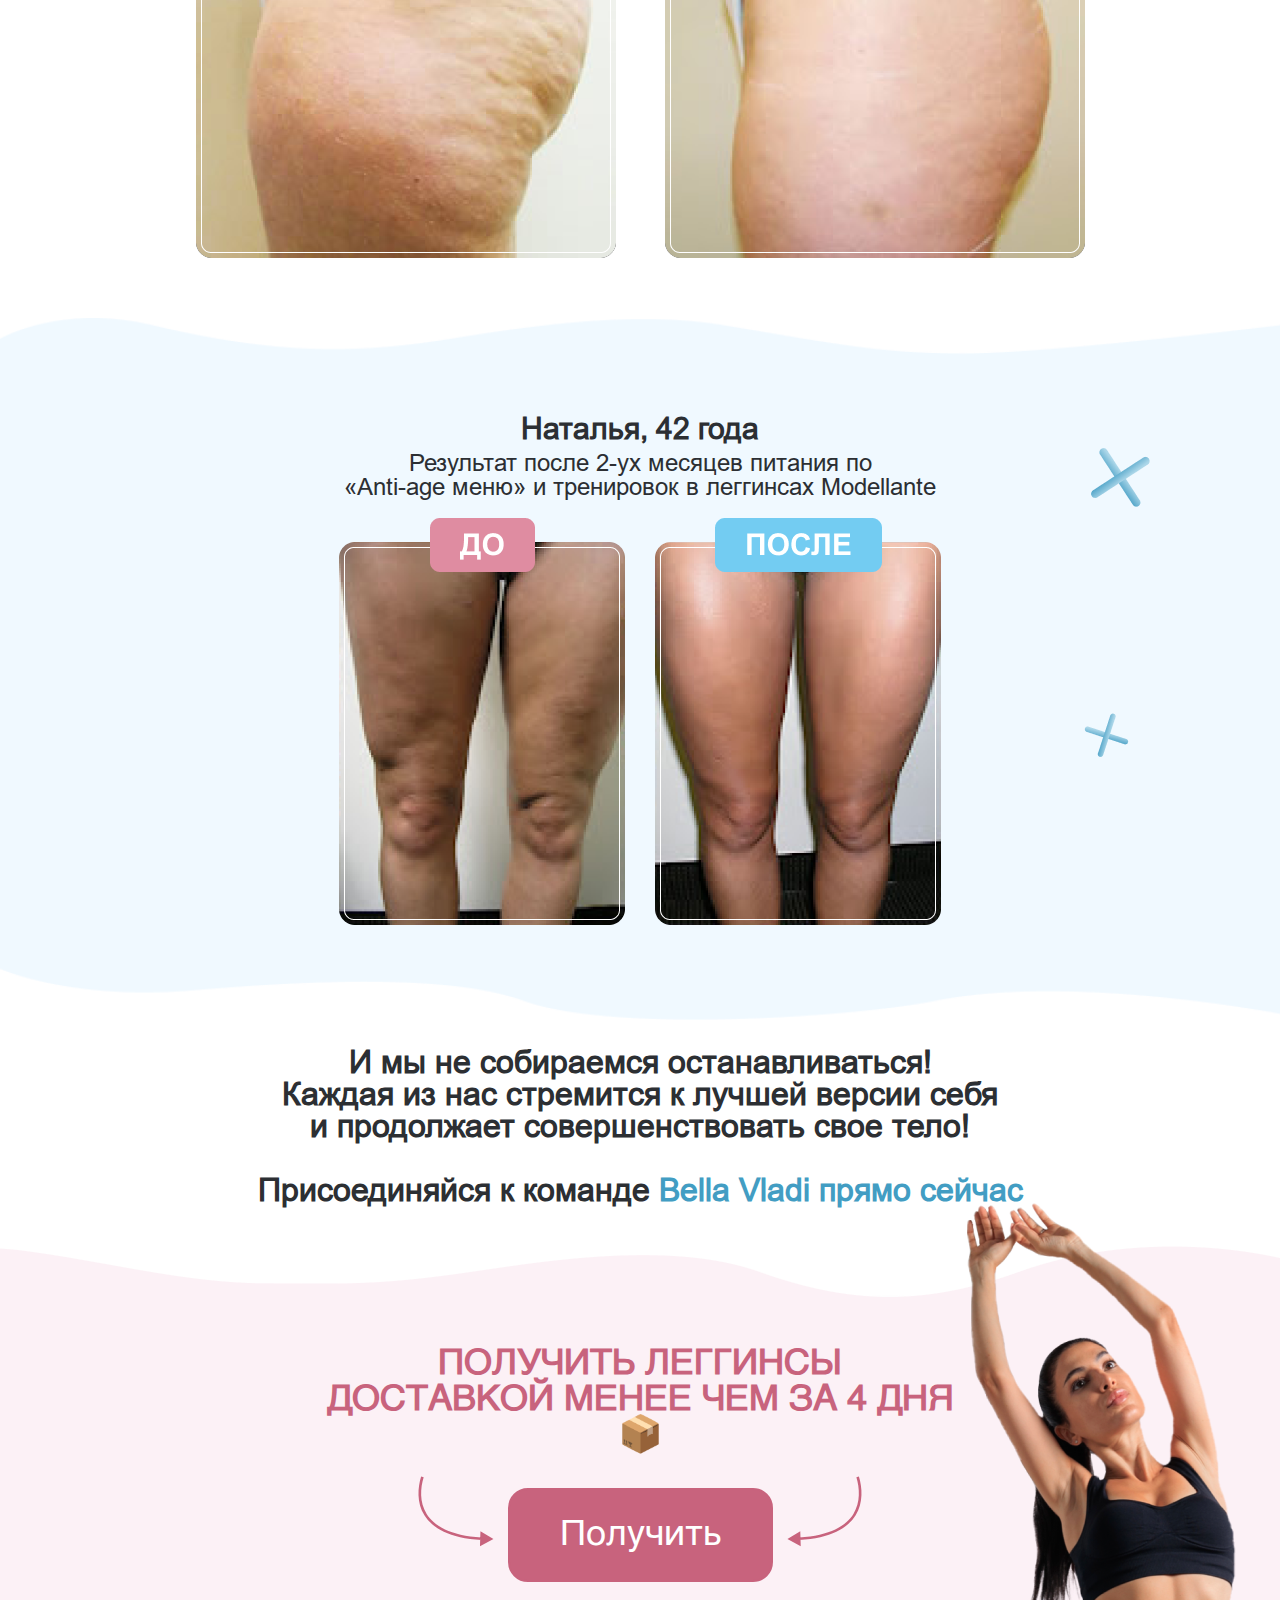
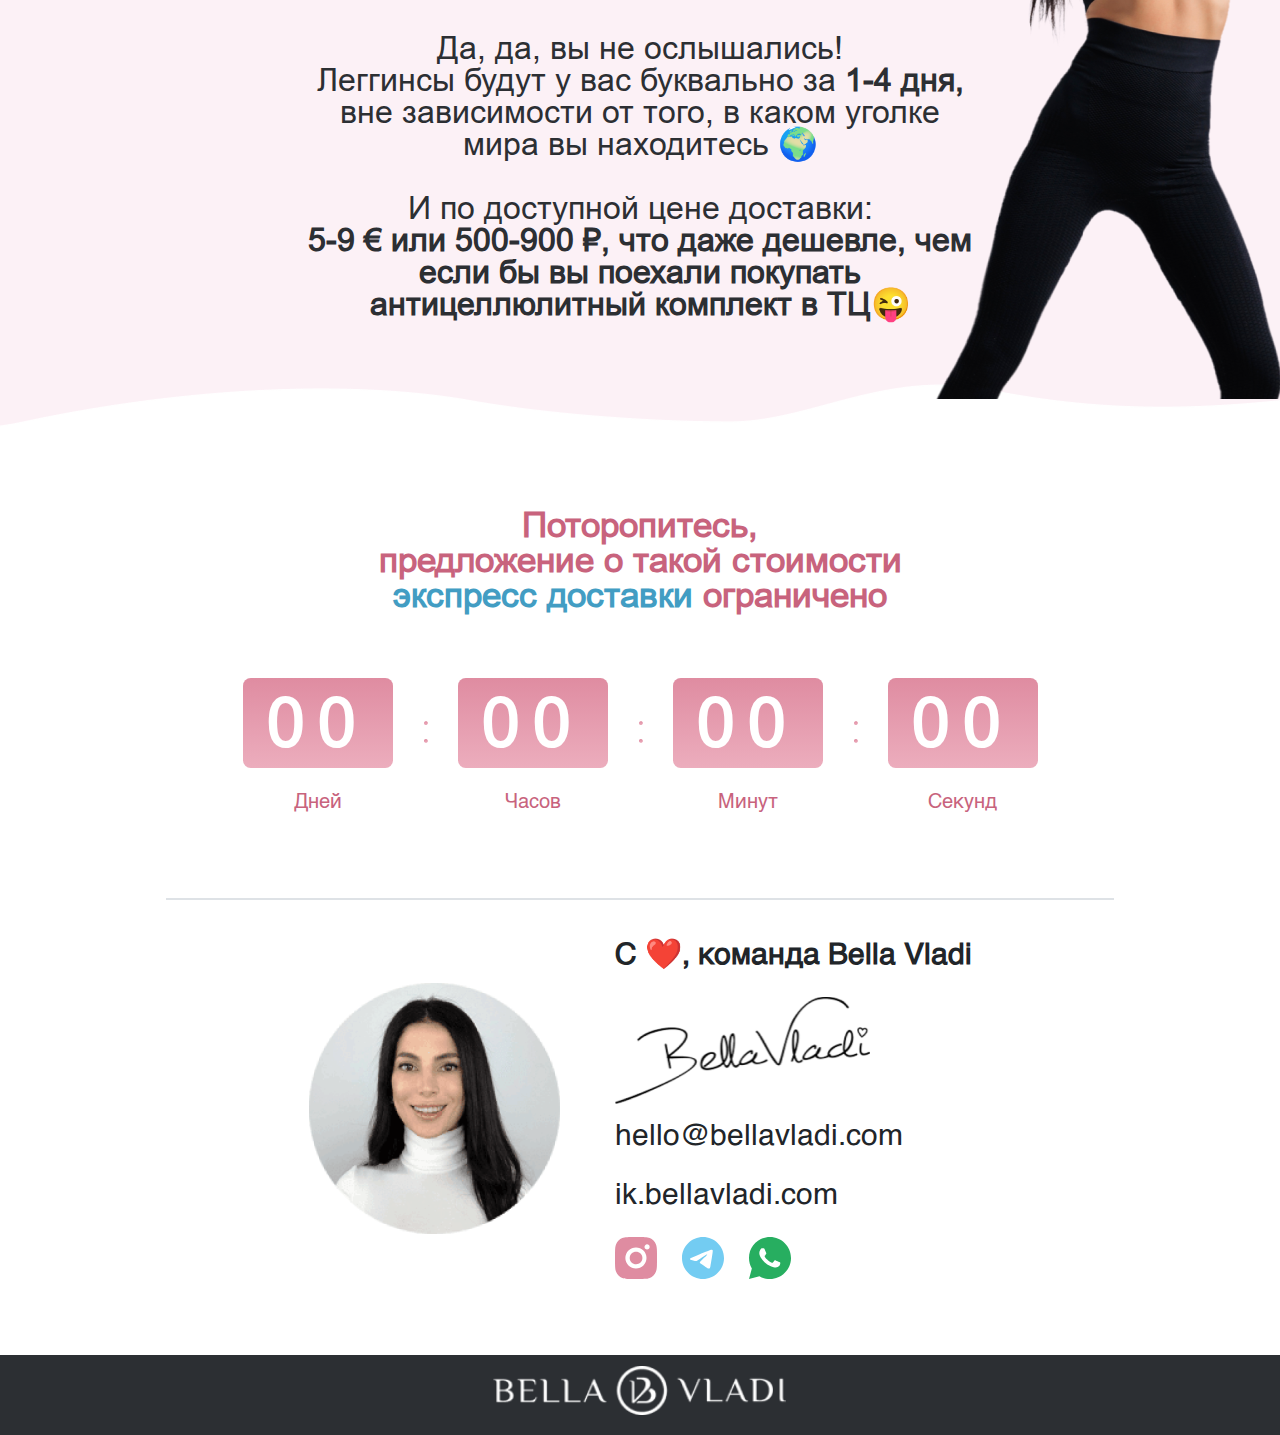
==== commit 370521b4: "done" ====
--- a/email-three.html
+++ b/email-three.html
@@ -496,6 +496,7 @@
     </section>
     <!-- ------------------- Section Before After Three End ---------------------- -->
 
+    <br>
 
     <!-- ------------------- Section Before After Four Start ---------------------- -->
     <section class="ba-4">
@@ -527,6 +528,7 @@
     </section>
     <!-- ------------------- Section Before After Four End ---------------------- -->
 
+<br>
 
     <!-- ------------------- Section Before After Five Start ---------------------- -->
     <section class="ba-5">
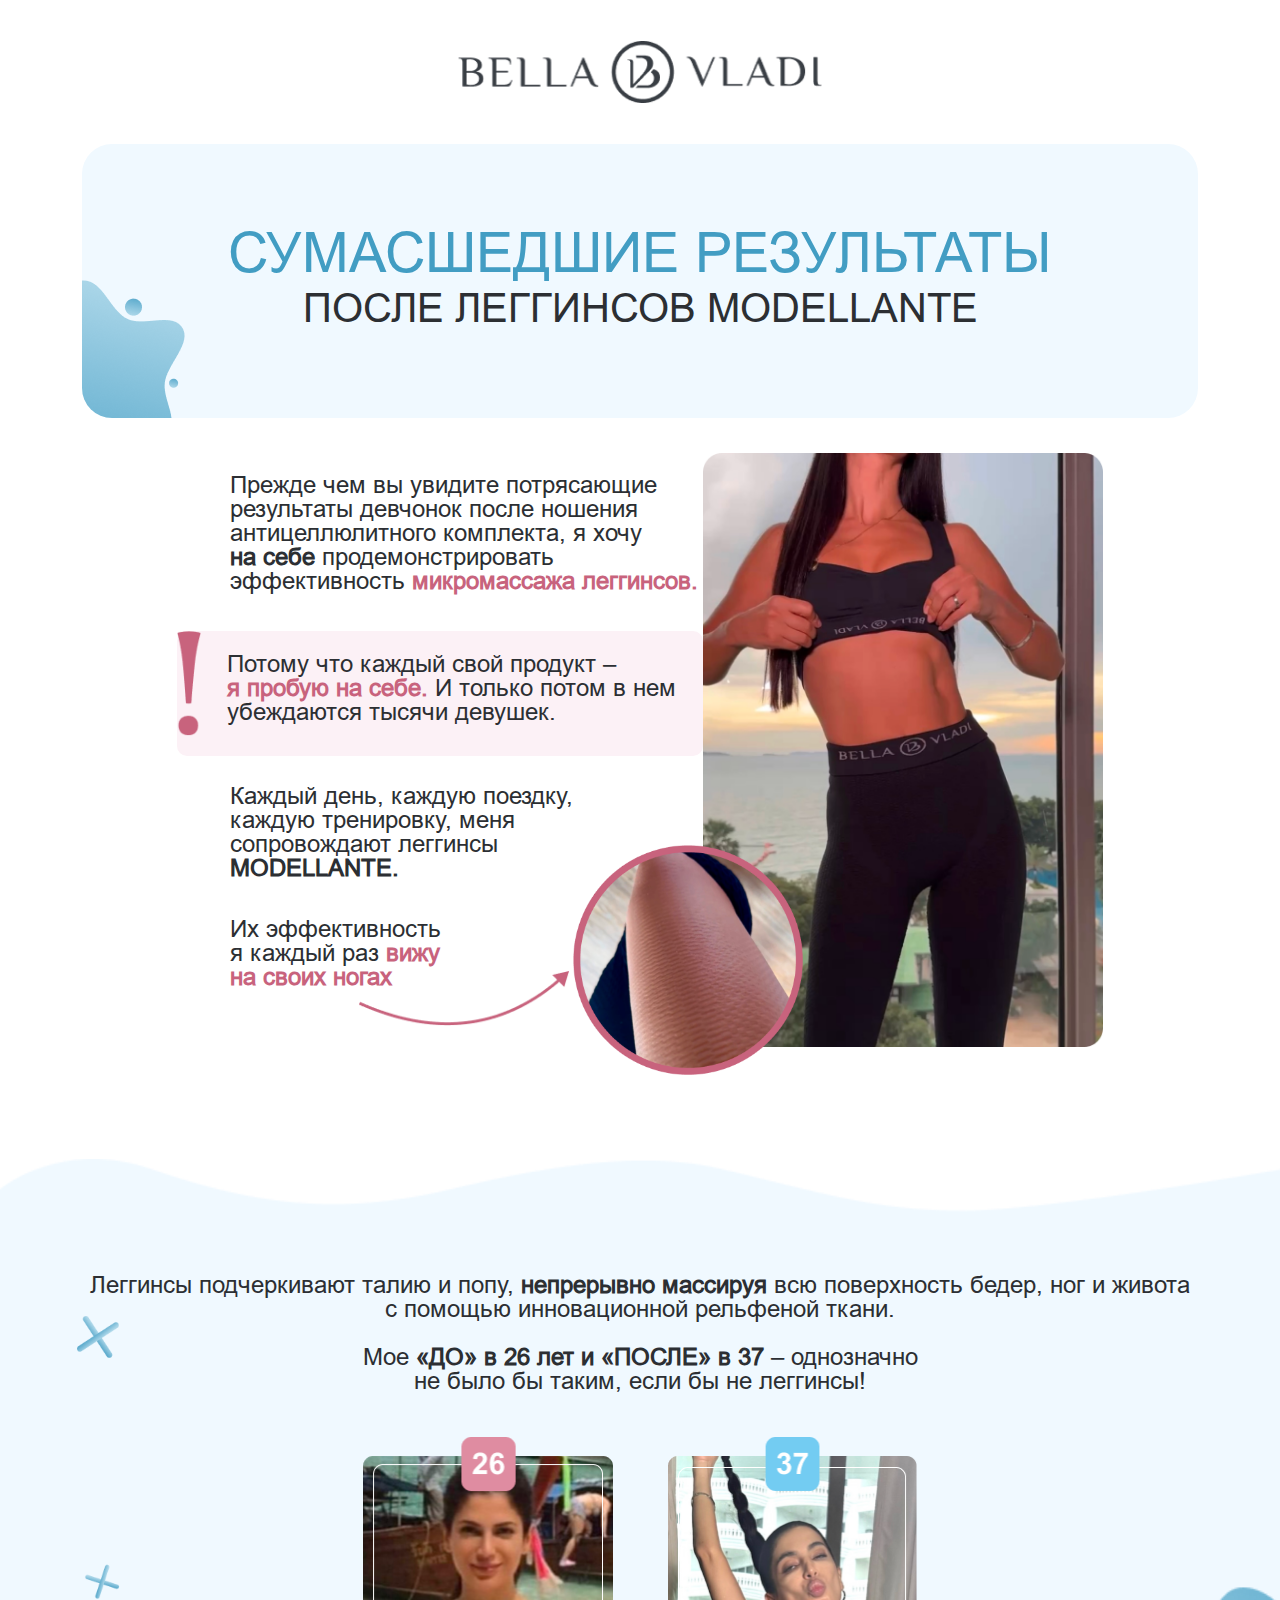
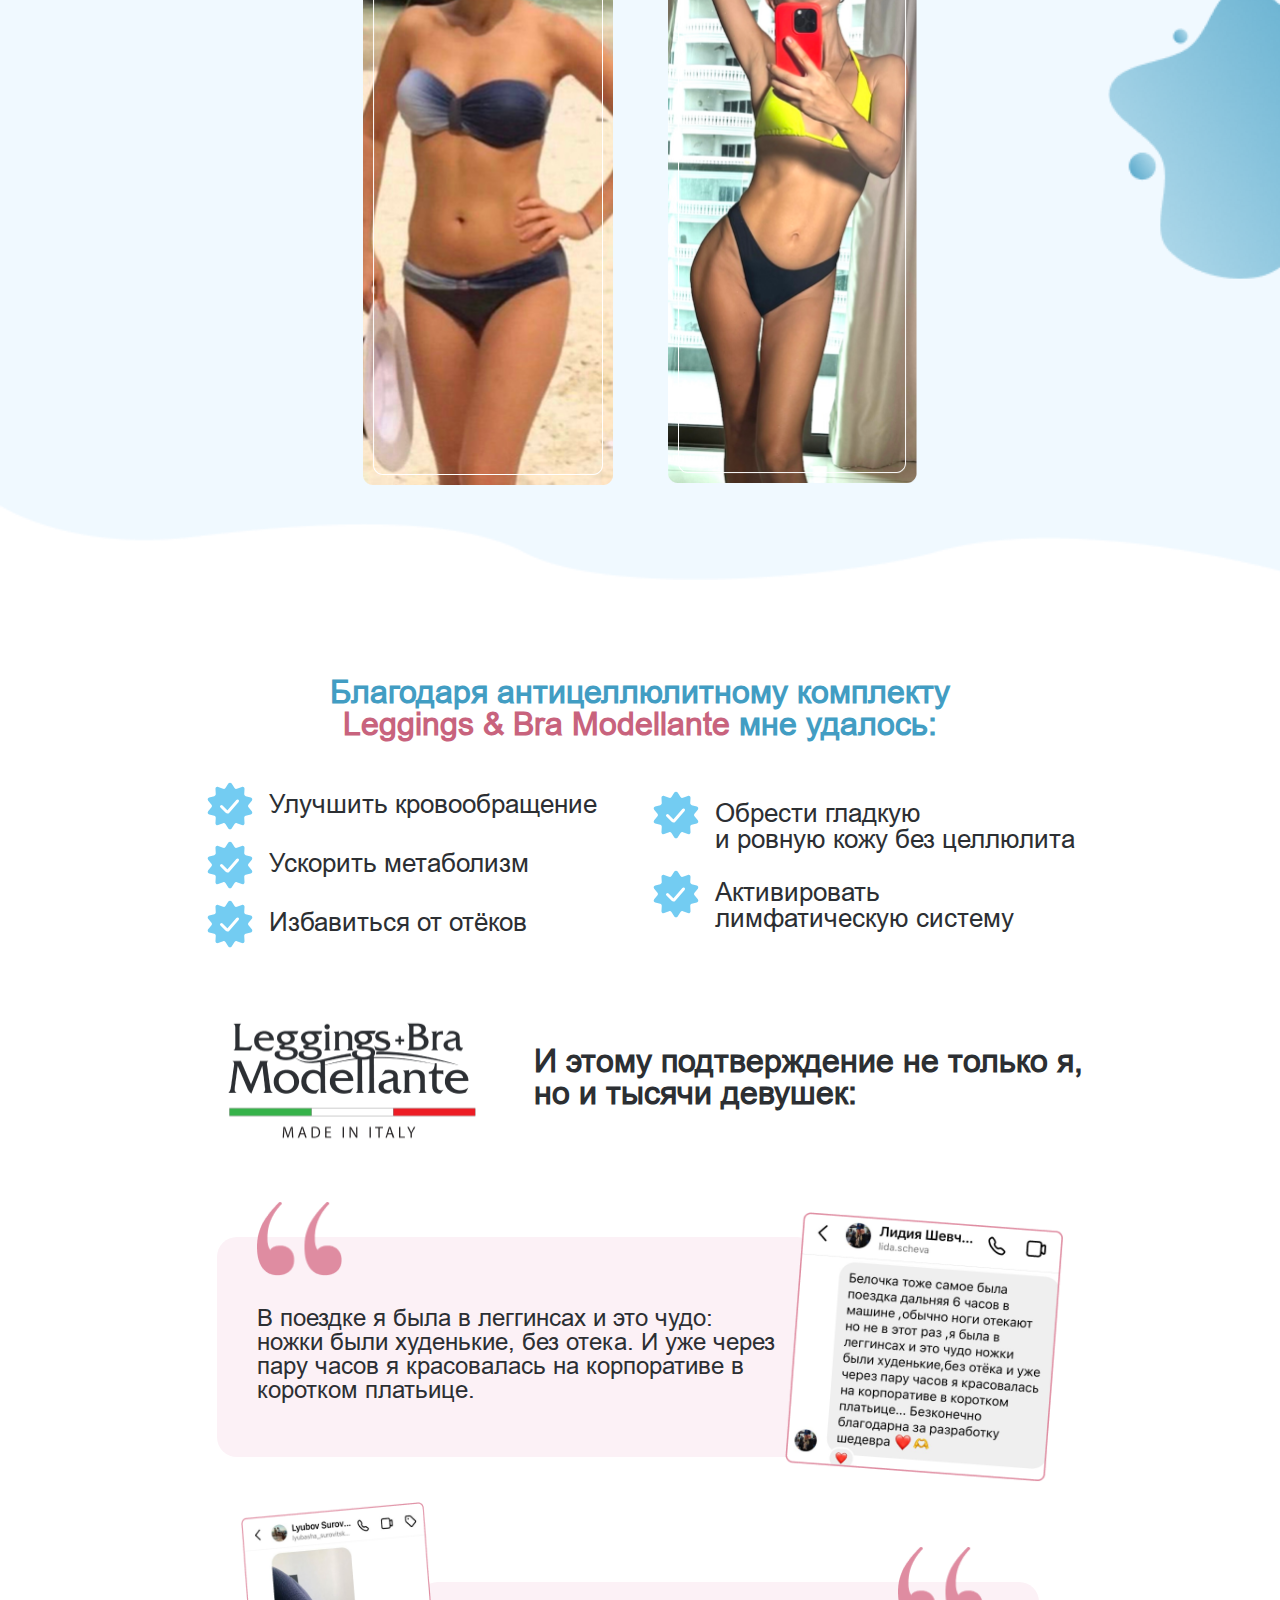
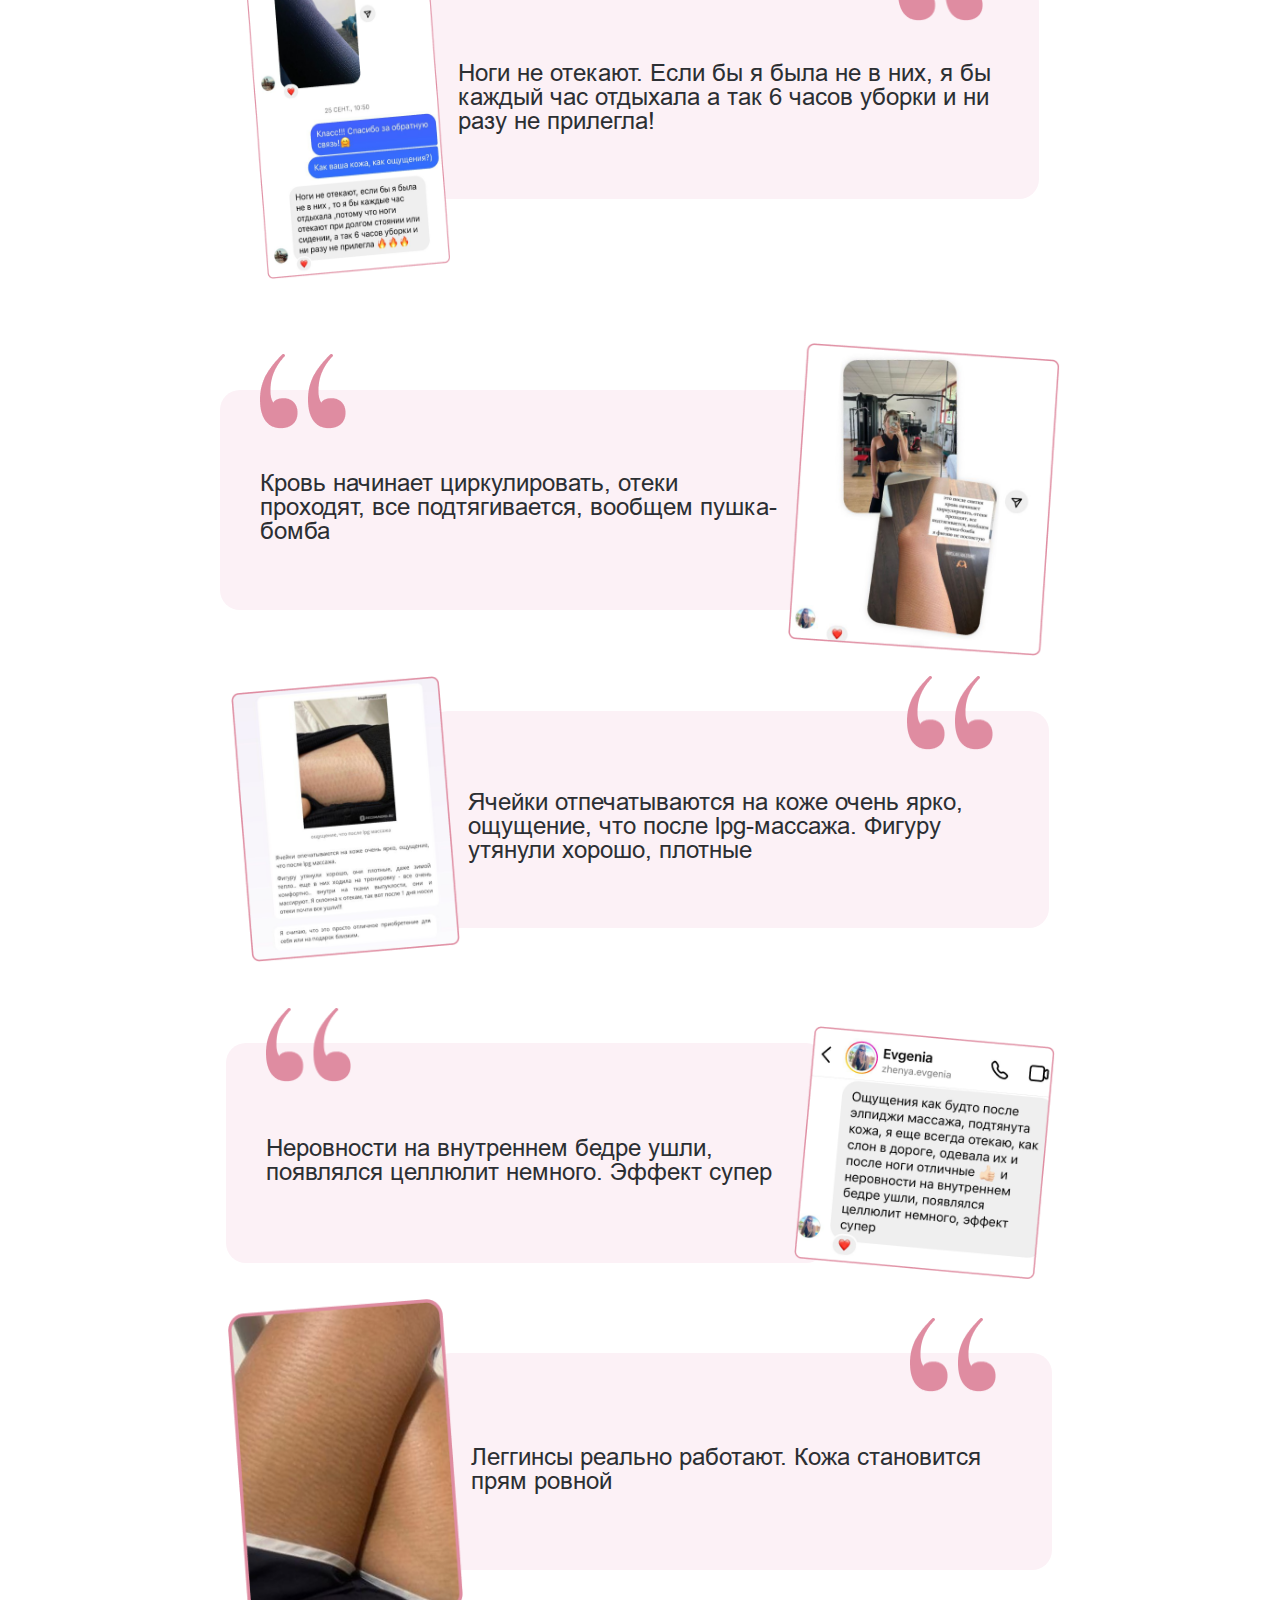
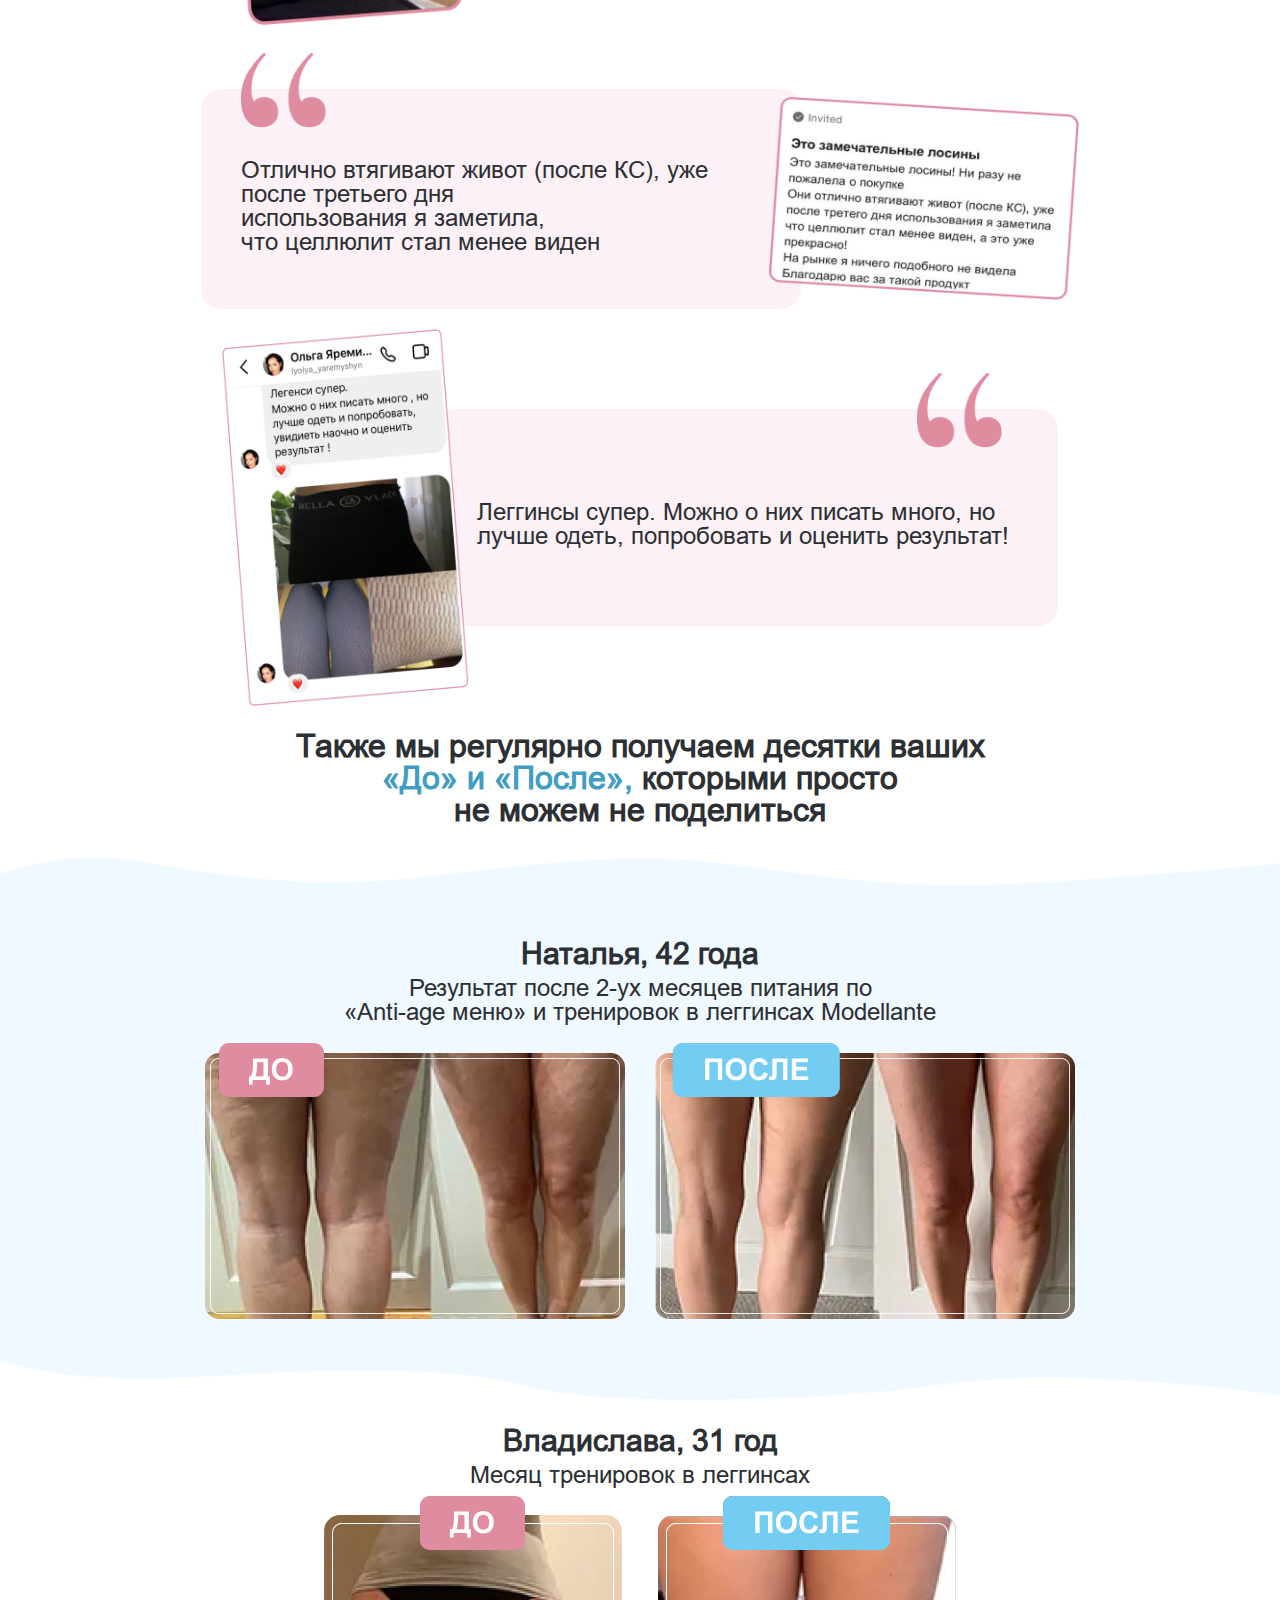
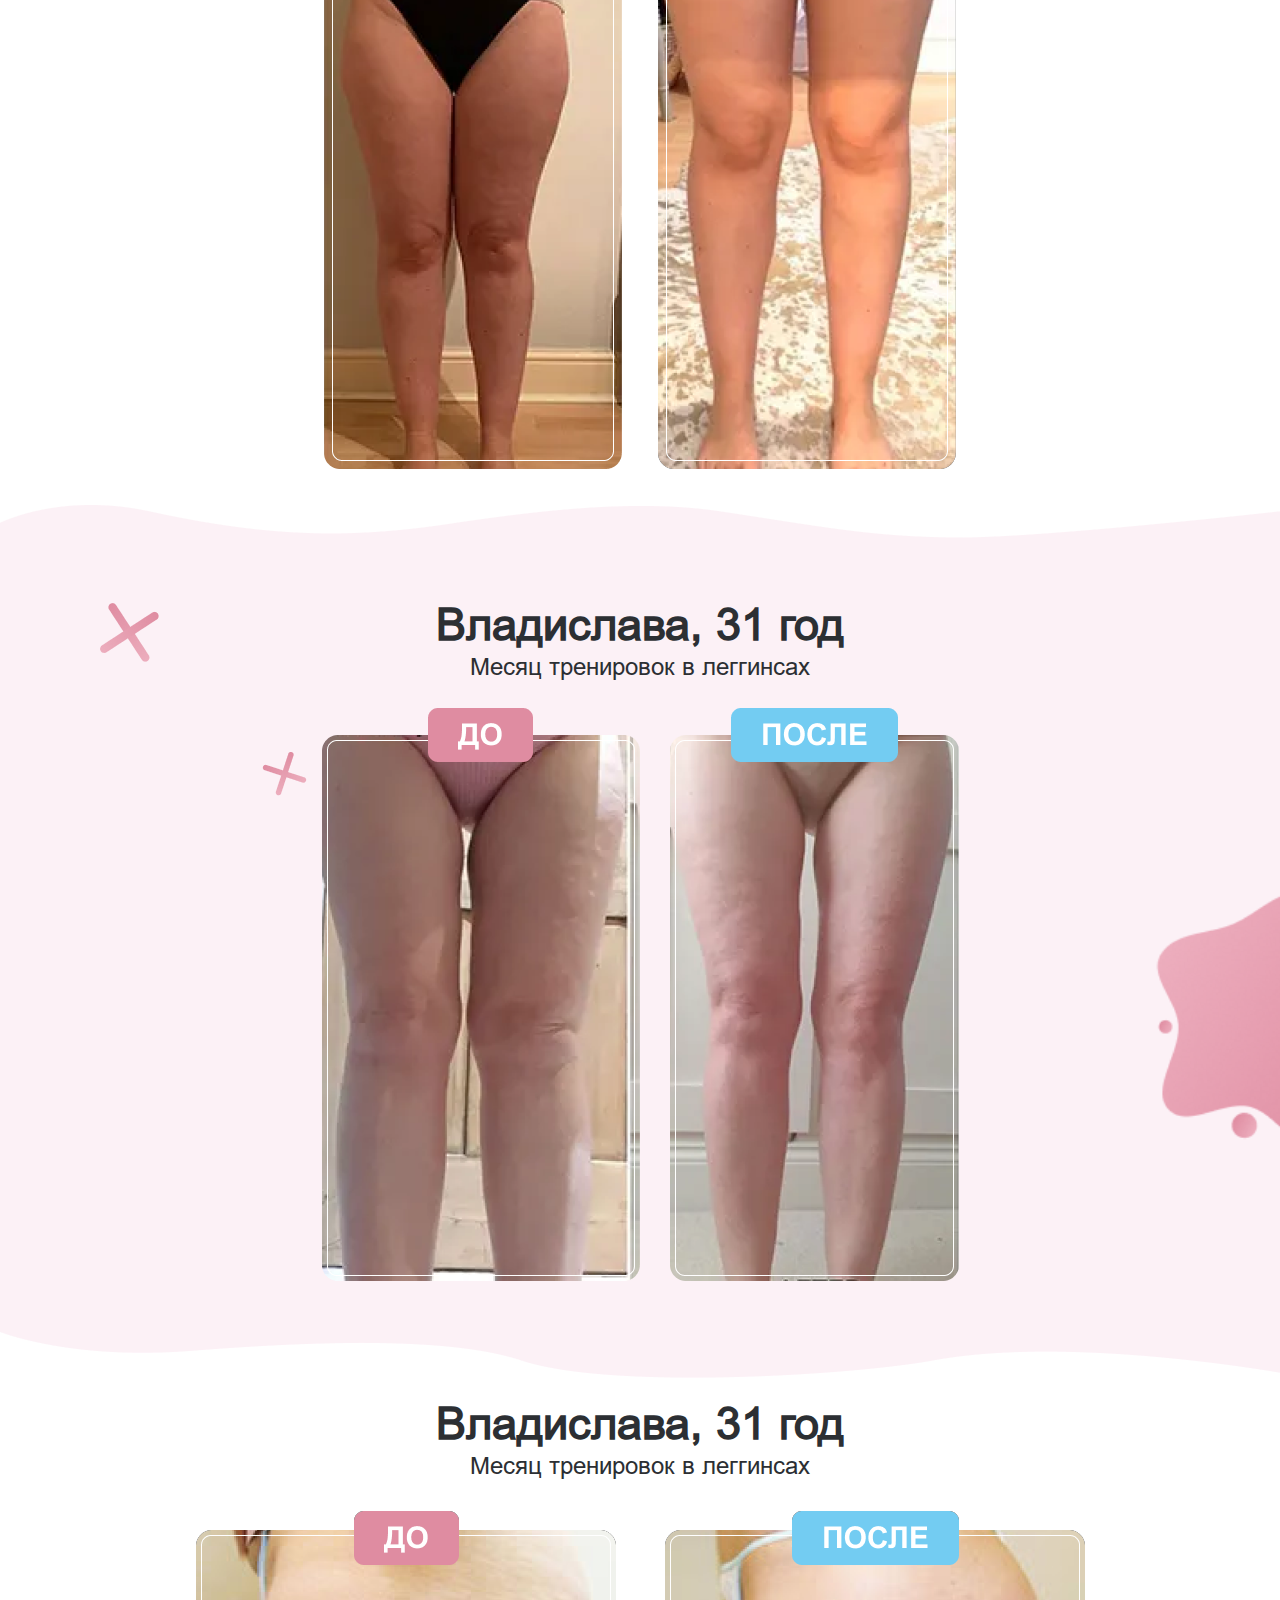
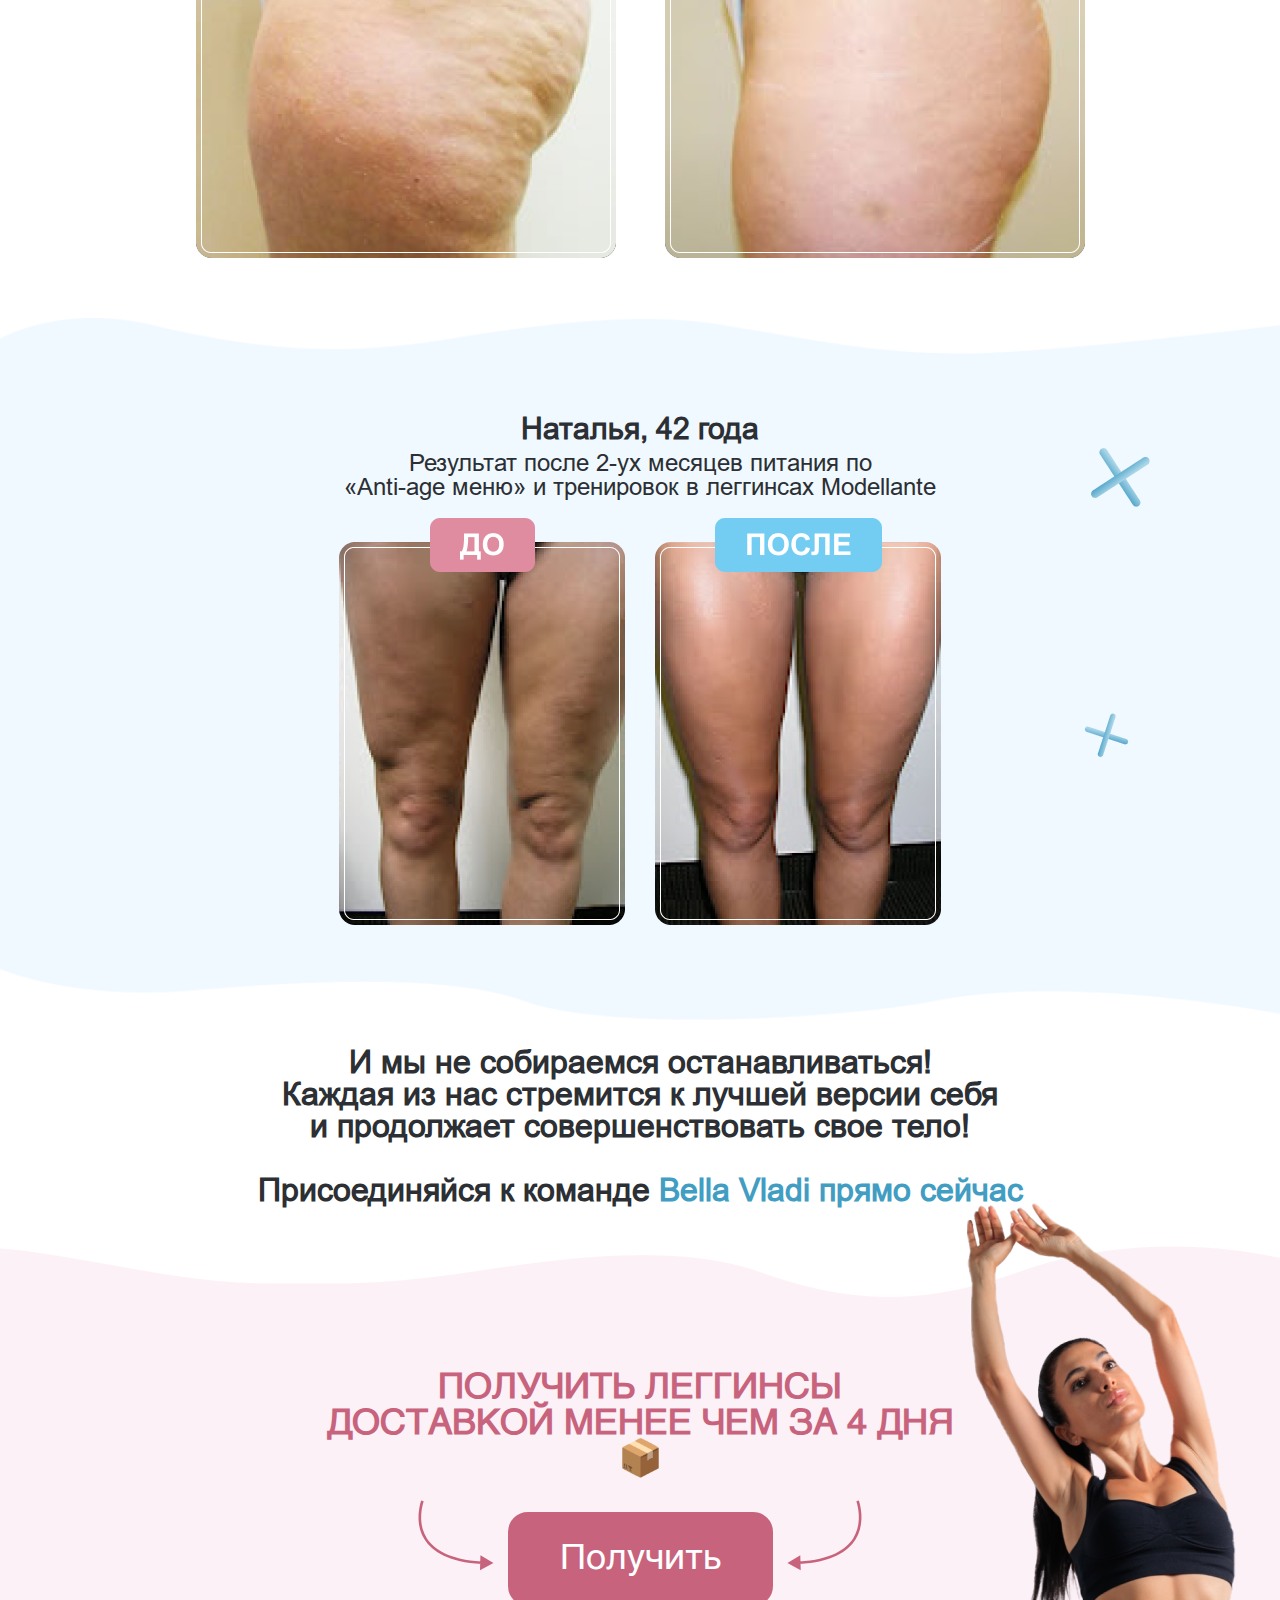
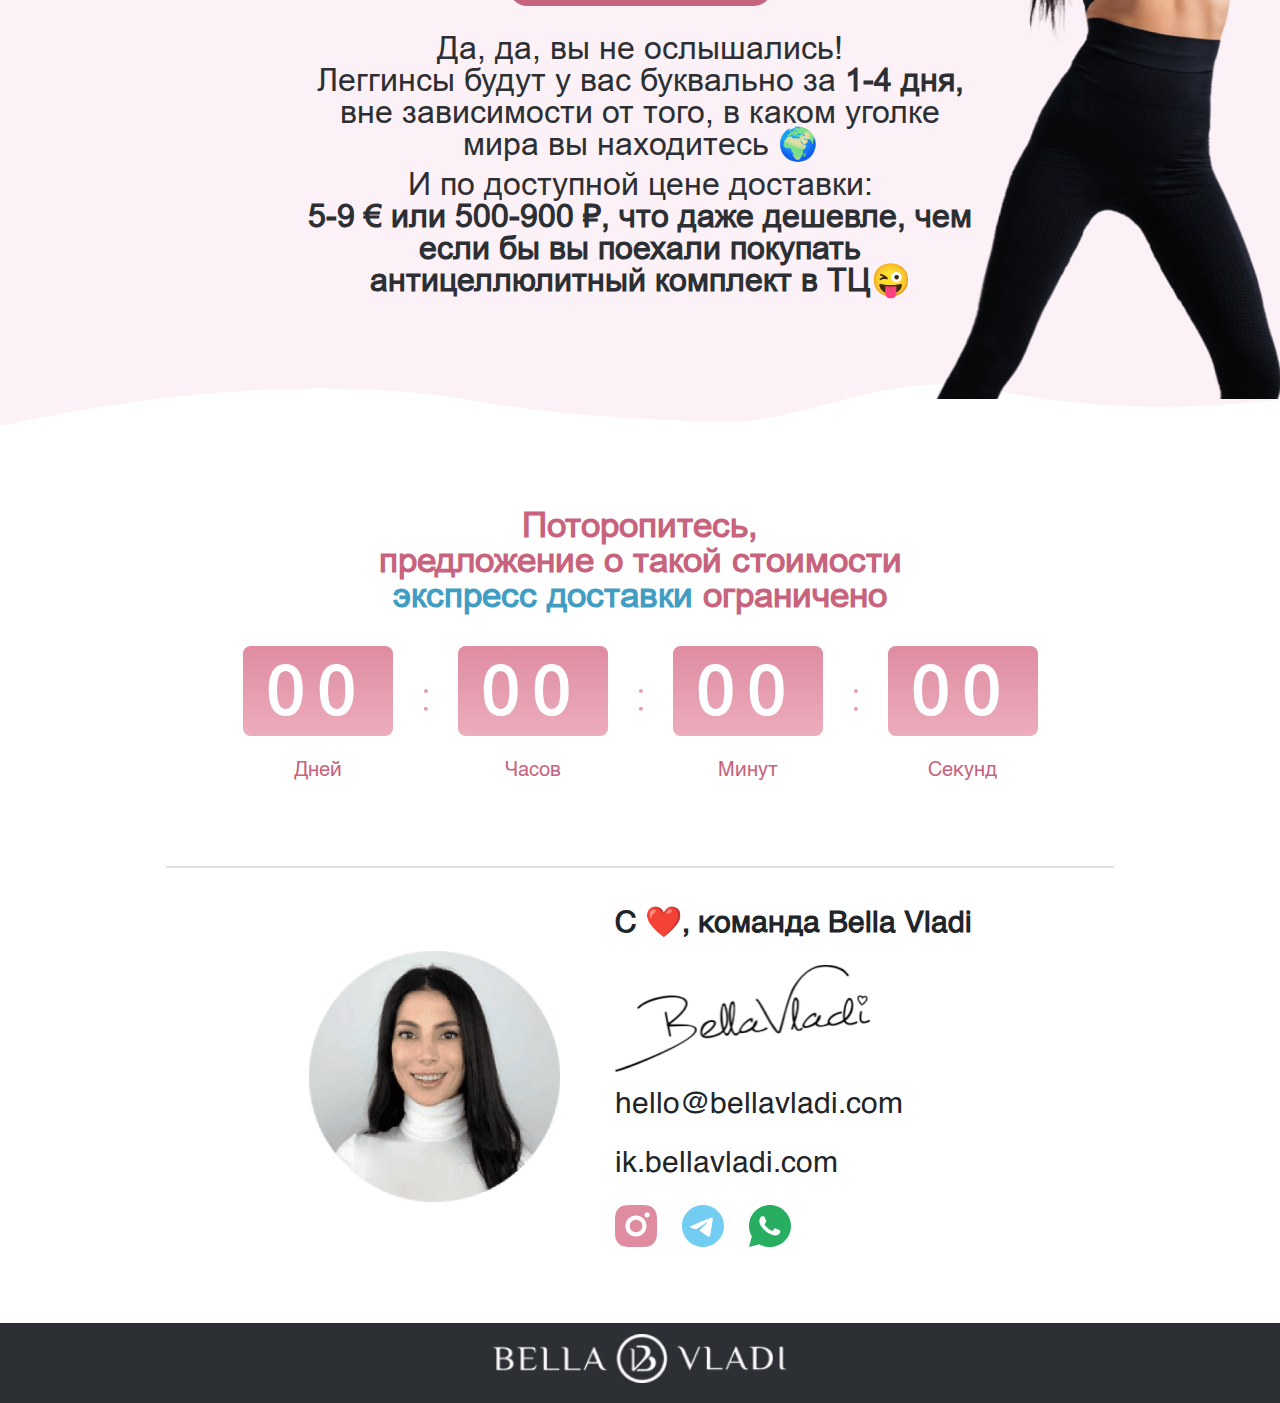
==== commit 8bbda804: "final update" ====
--- a/email-three.html
+++ b/email-three.html
@@ -608,15 +608,12 @@
               <img src="assets/images/email-one/Right arrow.svg" alt="">
             </div>
 
-            <br>
 
             <h3 class="title">
               Да, да, вы не ослышались! <br> Леггинсы будут у вас буквально за <b>1-4 дня,</b> <br> вне зависимости от
               того, в каком уголке <br> мира вы находитесь 🌍
             </h3>
 
-            <br>
-
             <h3 class="title">
               И по доступной цене доставки: <br> <b>5-9 € или 500-900 ₽, что даже дешевле, чем если бы вы поехали
                 покупать антицеллюлитный комплект в ТЦ😜</b>
@@ -638,12 +635,10 @@
         <div class="section-nine-content">
           <div class="title">
             <h2>
-              <b><span class="text-pink">Поторопитесь, <br> предложение о такой стоимости<br> <span
-                    class="text-blue">экспресс доставки</span> ограничено </span> </b>
-            </h2>
-          </div>
-
-          <br>
+               <b><span class="text-pink">Поторопитесь, <br> предложение о такой стоимости<br> <span
+                  class="text-blue">экспресс доставки</span> ограничено </span> </b> </h2>
+          </div>
+
 
           <div class="time-content">
             <div style="display: none;" id="end-date"></div>
